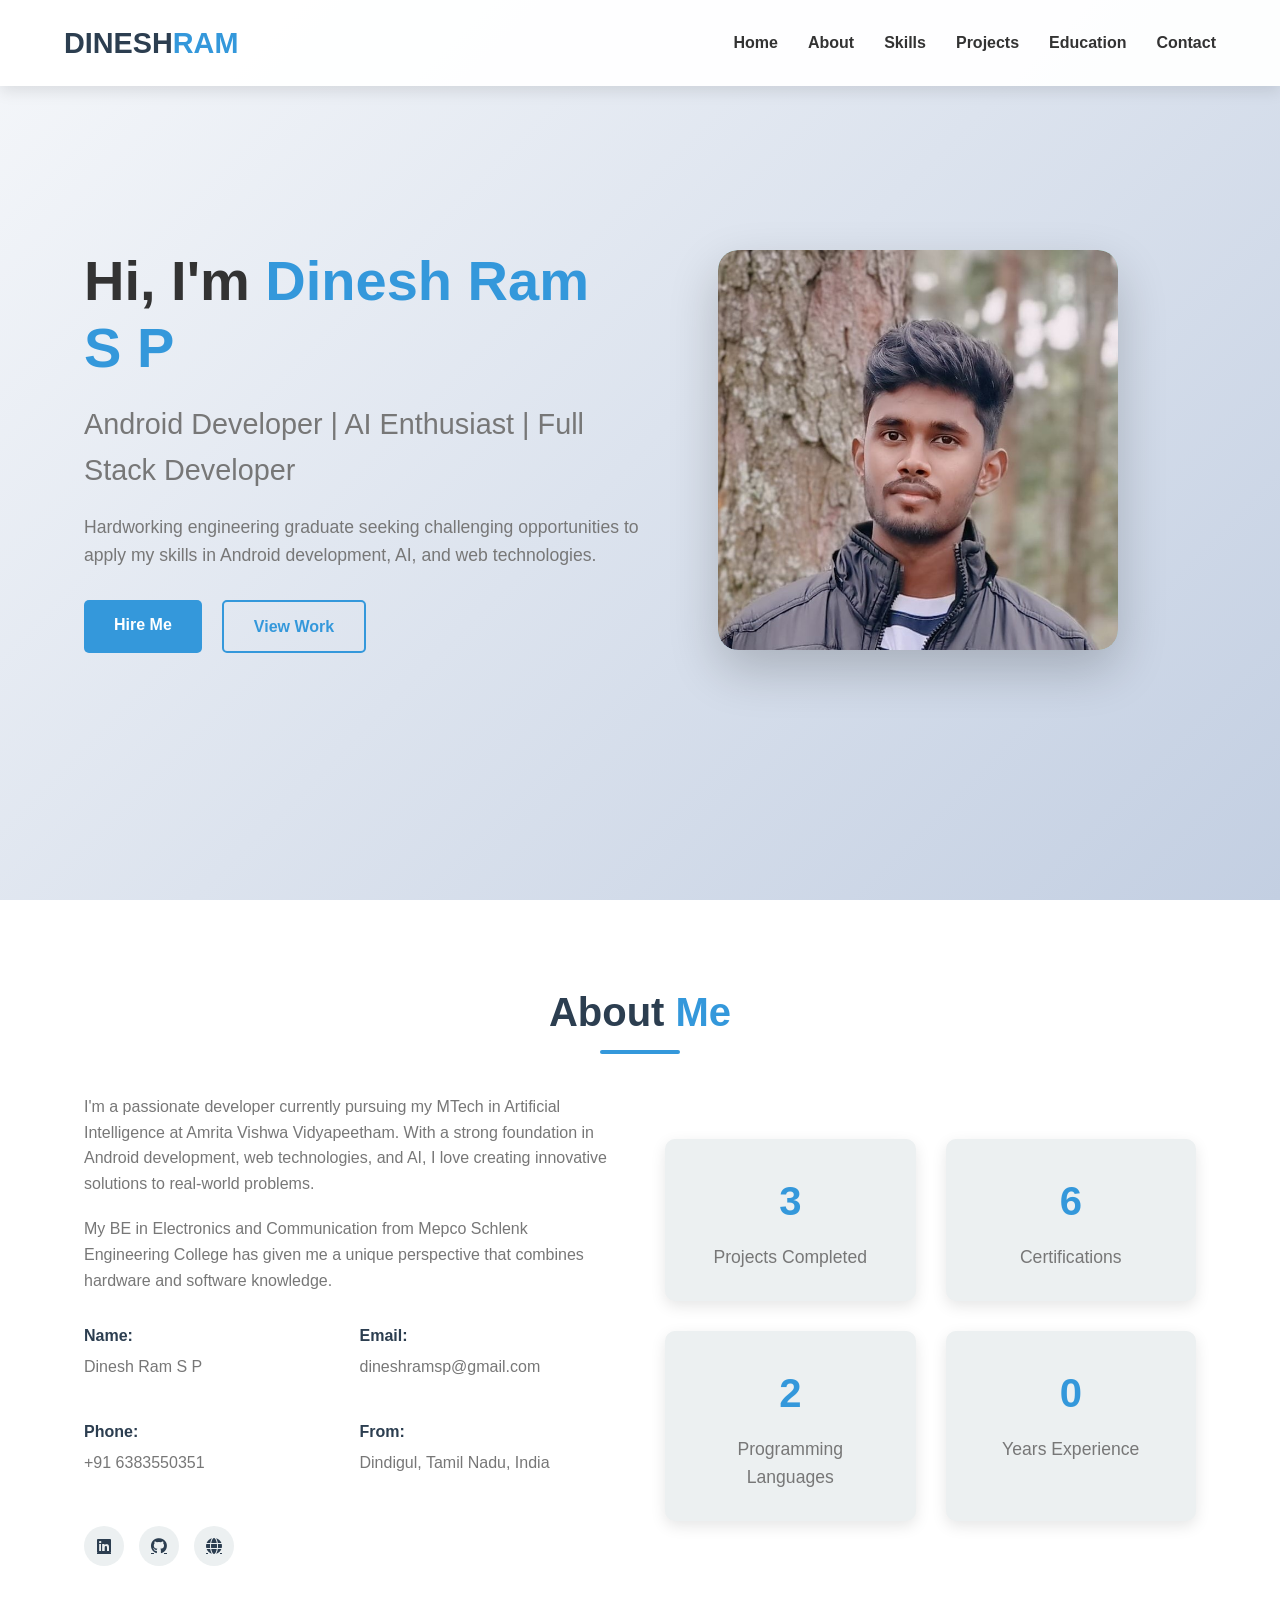
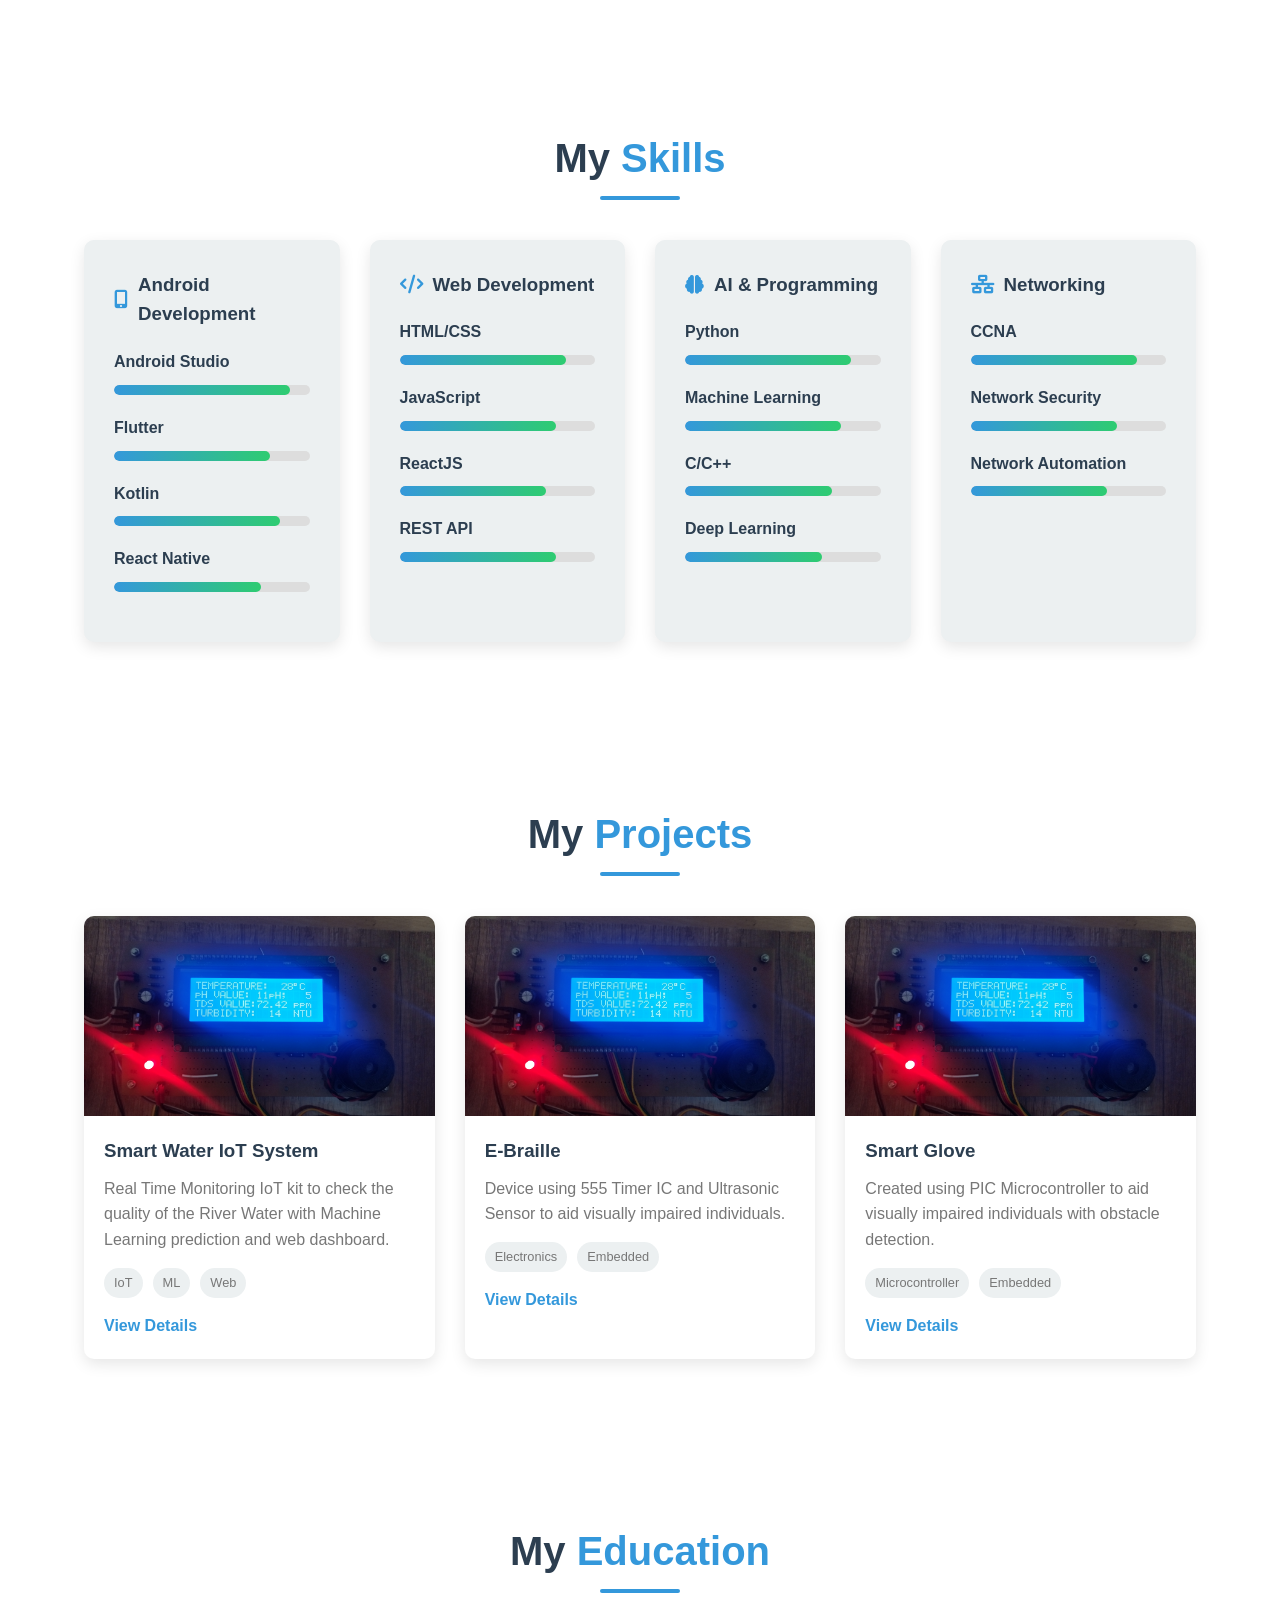
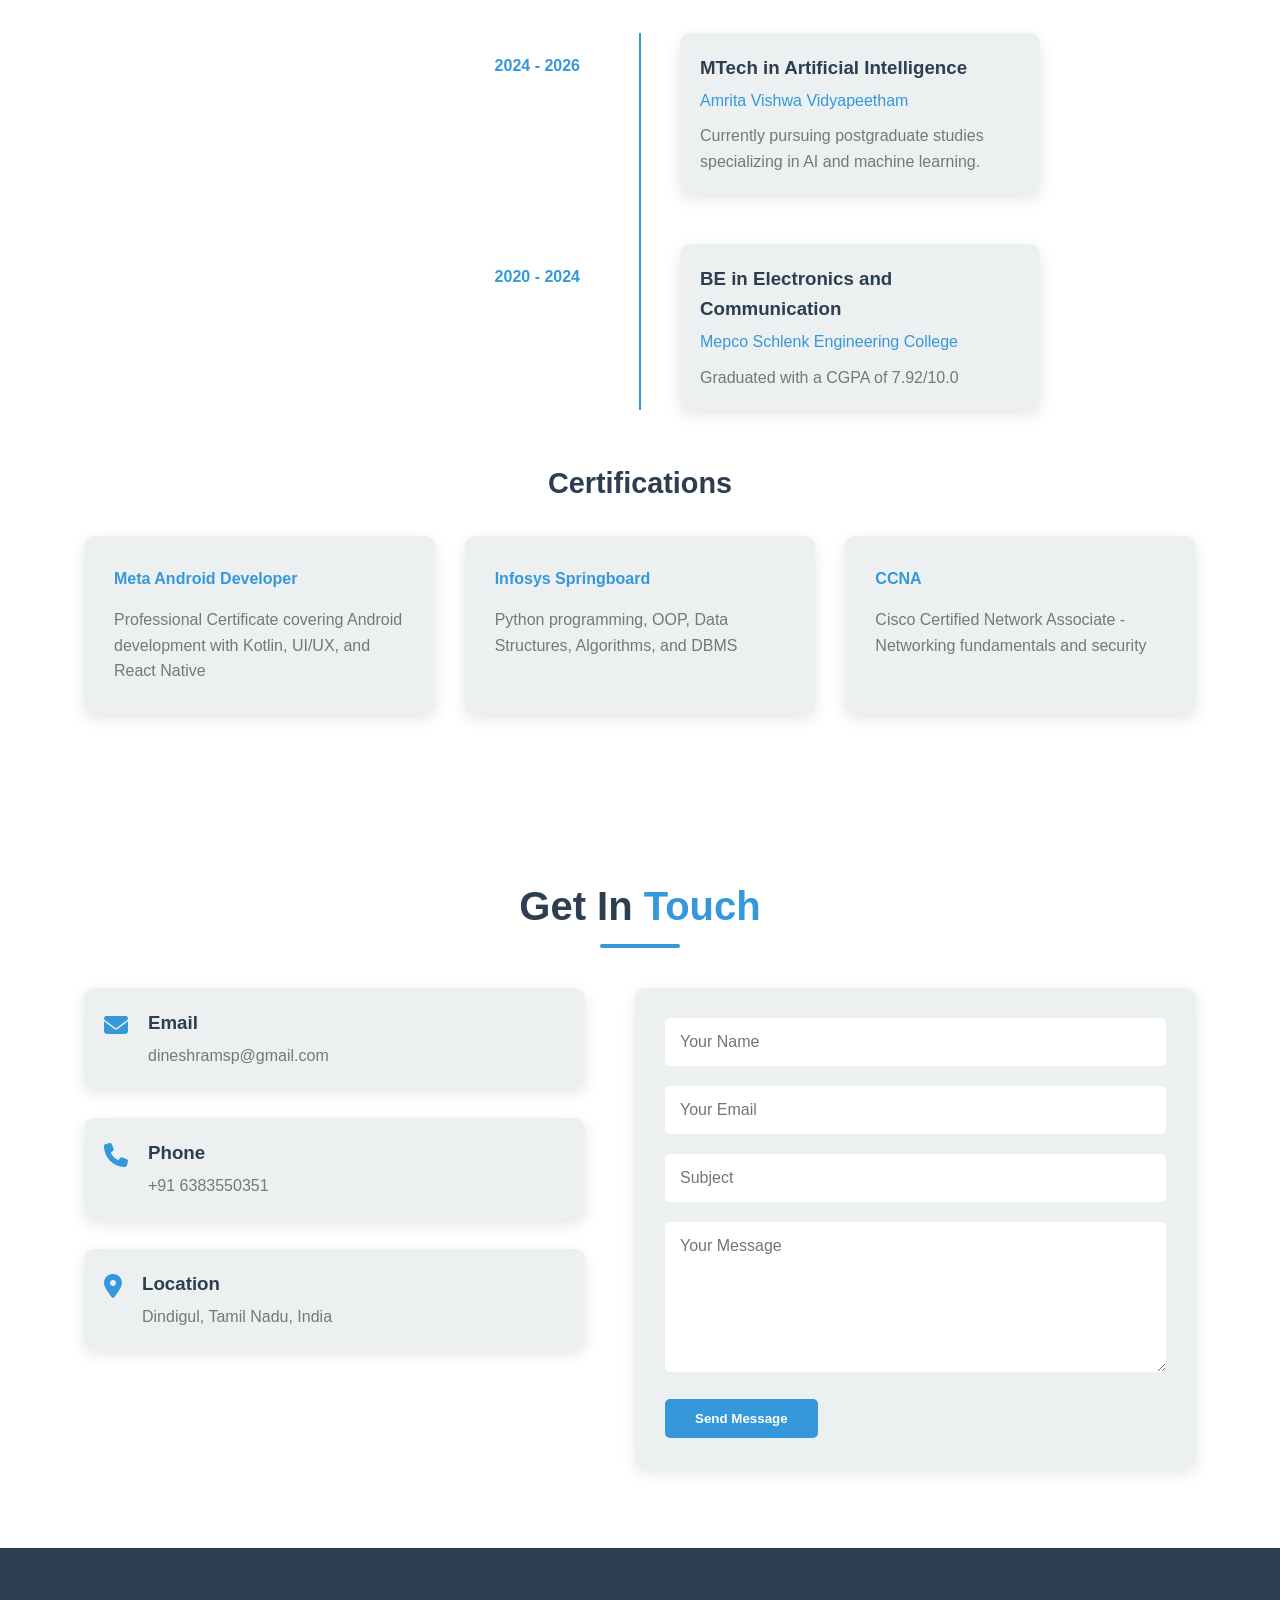
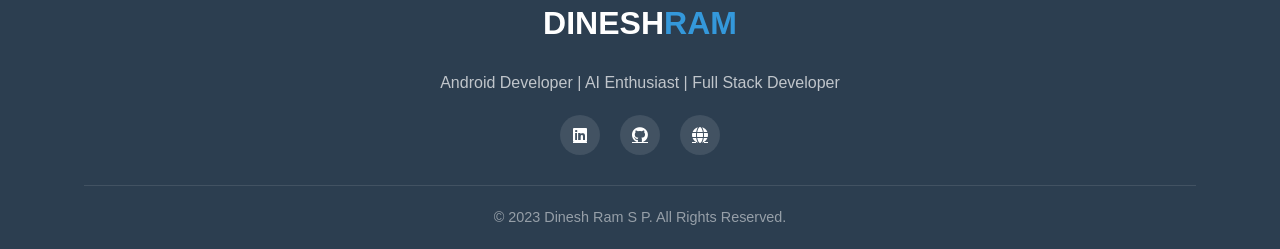
==== index.html @ d1a2e411 "Add files via upload" ====
<!DOCTYPE html>
<html lang="en">
  <head>
    <meta charset="UTF-8" />
    <meta name="viewport" content="width=device-width, initial-scale=1.0" />
    <title>Dinesh Ram S P | Portfolio</title>
    <link rel="icon" href="images/logo.png" type="image/png" />
    <link
      rel="stylesheet"
      href="https://cdnjs.cloudflare.com/ajax/libs/font-awesome/6.4.0/css/all.min.css"
    />
    <link rel="stylesheet" href="styles.css" />
  </head>
  <body>
    <!-- Header/Navbar -->
    <header>
      <div class="container">
        <div class="logo">DINESH<span>RAM</span></div>
        <nav class="nav-links">
          <a href="#home">Home</a>
          <a href="#about">About</a>
          <a href="#skills">Skills</a>
          <a href="#projects">Projects</a>
          <a href="#education">Education</a>
          <a href="#contact">Contact</a>
        </nav>
        <div class="menu-toggle">
          <i class="fas fa-bars"></i>
        </div>
      </div>
    </header>

    <!-- Hero Section -->
    <section id="home" class="hero">
      <div class="container">
        <div class="hero-content">
          <h1 class="animated-text">Hi, I'm <span>Dinesh Ram S P</span></h1>
          <h2 class="animated-subtext">
            Android Developer | AI Enthusiast | Full Stack Developer
          </h2>
          <p class="animated-paragraph">
            Hardworking engineering graduate seeking challenging opportunities
            to apply my skills in Android development, AI, and web technologies.
          </p>
          <div class="hero-buttons">
            <a href="#contact" class="btn btn-primary pulse">Hire Me</a>
            <a href="#projects" class="btn btn-secondary">View Work</a>
          </div>
        </div>
        <div class="hero-image">
          <div class="image-wrapper">
            <div class="glow"></div>
            <img
              src="images/profile.jpg"
              alt="Dinesh Ram S P"
              class="profile-img"
            />
          </div>
        </div>
      </div>
    </section>

    <!-- About Section -->
    <section id="about" class="about">
      <div class="container">
        <h2 class="section-title">About <span>Me</span></h2>
        <div class="about-content">
          <div class="about-text">
            <p>
              I'm a passionate developer currently pursuing my MTech in
              Artificial Intelligence at Amrita Vishwa Vidyapeetham. With a
              strong foundation in Android development, web technologies, and
              AI, I love creating innovative solutions to real-world problems.
            </p>
            <p>
              My BE in Electronics and Communication from Mepco Schlenk
              Engineering College has given me a unique perspective that
              combines hardware and software knowledge.
            </p>
            <div class="personal-info">
              <div>
                <span>Name:</span>
                <p>Dinesh Ram S P</p>
              </div>
              <div>
                <span>Email:</span>
                <p>dineshramsp@gmail.com</p>
              </div>
              <div>
                <span>Phone:</span>
                <p>+91 6383550351</p>
              </div>
              <div>
                <span>From:</span>
                <p>Dindigul, Tamil Nadu, India</p>
              </div>
            </div>
            <div class="social-links">
              <a href="https://www.linkedin.com/in/dineshramsp" target="_blank"
                ><i class="fab fa-linkedin"></i
              ></a>
              <a href="https://github.com/Dreamfyre23" target="_blank"
                ><i class="fab fa-github"></i
              ></a>
              <a
                href="https://dineshramsp.wixsite.com/portfolio"
                target="_blank"
                ><i class="fas fa-globe"></i
              ></a>
            </div>
          </div>
          <div class="about-stats">
            <div class="stat-item">
              <div class="stat-number" data-count="5">0</div>
              <div class="stat-text">Projects Completed</div>
            </div>
            <div class="stat-item">
              <div class="stat-number" data-count="10">0</div>
              <div class="stat-text">Certifications</div>
            </div>
            <div class="stat-item">
              <div class="stat-number" data-count="4">0</div>
              <div class="stat-text">Programming Languages</div>
            </div>
            <div class="stat-item">
              <div class="stat-number" data-count="0">0</div>
              <div class="stat-text">Years Experience</div>
            </div>
          </div>
        </div>
      </div>
    </section>

    <!-- Skills Section -->
    <section id="skills" class="skills">
      <div class="container">
        <h2 class="section-title">My <span>Skills</span></h2>
        <div class="skills-container">
          <div class="skills-category">
            <h3><i class="fas fa-mobile-alt"></i> Android Development</h3>
            <div class="skill-item">
              <div class="skill-name">Android Studio</div>
              <div class="skill-bar">
                <div class="skill-progress" data-width="90%"></div>
              </div>
            </div>
            <div class="skill-item">
              <div class="skill-name">Flutter</div>
              <div class="skill-bar">
                <div class="skill-progress" data-width="80%"></div>
              </div>
            </div>
            <div class="skill-item">
              <div class="skill-name">Kotlin</div>
              <div class="skill-bar">
                <div class="skill-progress" data-width="85%"></div>
              </div>
            </div>
            <div class="skill-item">
              <div class="skill-name">React Native</div>
              <div class="skill-bar">
                <div class="skill-progress" data-width="75%"></div>
              </div>
            </div>
          </div>

          <div class="skills-category">
            <h3><i class="fas fa-code"></i> Web Development</h3>
            <div class="skill-item">
              <div class="skill-name">HTML/CSS</div>
              <div class="skill-bar">
                <div class="skill-progress" data-width="85%"></div>
              </div>
            </div>
            <div class="skill-item">
              <div class="skill-name">JavaScript</div>
              <div class="skill-bar">
                <div class="skill-progress" data-width="80%"></div>
              </div>
            </div>
            <div class="skill-item">
              <div class="skill-name">ReactJS</div>
              <div class="skill-bar">
                <div class="skill-progress" data-width="75%"></div>
              </div>
            </div>
            <div class="skill-item">
              <div class="skill-name">REST API</div>
              <div class="skill-bar">
                <div class="skill-progress" data-width="80%"></div>
              </div>
            </div>
          </div>

          <div class="skills-category">
            <h3><i class="fas fa-brain"></i> AI & Programming</h3>
            <div class="skill-item">
              <div class="skill-name">Python</div>
              <div class="skill-bar">
                <div class="skill-progress" data-width="85%"></div>
              </div>
            </div>
            <div class="skill-item">
              <div class="skill-name">Machine Learning</div>
              <div class="skill-bar">
                <div class="skill-progress" data-width="80%"></div>
              </div>
            </div>
            <div class="skill-item">
              <div class="skill-name">C/C++</div>
              <div class="skill-bar">
                <div class="skill-progress" data-width="75%"></div>
              </div>
            </div>
            <div class="skill-item">
              <div class="skill-name">Deep Learning</div>
              <div class="skill-bar">
                <div class="skill-progress" data-width="70%"></div>
              </div>
            </div>
          </div>

          <div class="skills-category">
            <h3><i class="fas fa-network-wired"></i> Networking</h3>
            <div class="skill-item">
              <div class="skill-name">CCNA</div>
              <div class="skill-bar">
                <div class="skill-progress" data-width="85%"></div>
              </div>
            </div>
            <div class="skill-item">
              <div class="skill-name">Network Security</div>
              <div class="skill-bar">
                <div class="skill-progress" data-width="75%"></div>
              </div>
            </div>
            <div class="skill-item">
              <div class="skill-name">Network Automation</div>
              <div class="skill-bar">
                <div class="skill-progress" data-width="70%"></div>
              </div>
            </div>
          </div>
        </div>
      </div>
    </section>

    <!-- Projects Section -->
    <section id="projects" class="projects">
      <div class="container">
        <h2 class="section-title">My <span>Projects</span></h2>
        <div class="projects-grid">
          <div class="project-card">
            <div class="project-image">
              <img
                src="images/smart-water-iot-system.jpg"
                alt="Smart Water IoT System"
              />
            </div>
            <div class="project-content">
              <h3>Smart Water IoT System</h3>
              <p>
                Real Time Monitoring IoT kit to check the quality of the River
                Water with Machine Learning prediction and web dashboard.
              </p>
              <div class="project-tech">
                <span>IoT</span>
                <span>ML</span>
                <span>Web</span>
              </div>
              <a href="#" class="project-link">View Details</a>
            </div>
          </div>

          <div class="project-card">
            <div class="project-image">
              <img src="images/smart-water-iot-system.jpg" alt="E-Braille" />
            </div>
            <div class="project-content">
              <h3>E-Braille</h3>
              <p>
                Device using 555 Timer IC and Ultrasonic Sensor to aid visually
                impaired individuals.
              </p>
              <div class="project-tech">
                <span>Electronics</span>
                <span>Embedded</span>
              </div>
              <a href="#" class="project-link">View Details</a>
            </div>
          </div>

          <div class="project-card">
            <div class="project-image">
              <img src="images/smart-water-iot-system.jpg" alt="Smart Glove" />
            </div>
            <div class="project-content">
              <h3>Smart Glove</h3>
              <p>
                Created using PIC Microcontroller to aid visually impaired
                individuals with obstacle detection.
              </p>
              <div class="project-tech">
                <span>Microcontroller</span>
                <span>Embedded</span>
              </div>
              <a href="#" class="project-link">View Details</a>
            </div>
          </div>
        </div>
      </div>
    </section>

    <!-- Education Section -->
    <section id="education" class="education">
      <div class="container">
        <h2 class="section-title">My <span>Education</span></h2>
        <div class="timeline">
          <div class="timeline-item">
            <div class="timeline-date">2024 - 2026</div>
            <div class="timeline-content">
              <h3>MTech in Artificial Intelligence</h3>
              <h4>Amrita Vishwa Vidyapeetham</h4>
              <p>
                Currently pursuing postgraduate studies specializing in AI and
                machine learning.
              </p>
            </div>
          </div>
          <div class="timeline-item">
            <div class="timeline-date">2020 - 2024</div>
            <div class="timeline-content">
              <h3>BE in Electronics and Communication</h3>
              <h4>Mepco Schlenk Engineering College</h4>
              <p>Graduated with a CGPA of 7.92/10.0</p>
            </div>
          </div>
        </div>

        <h3 class="certifications-title">Certifications</h3>
        <div class="certifications">
          <div class="certification-card">
            <h4>Meta Android Developer</h4>
            <p>
              Professional Certificate covering Android development with Kotlin,
              UI/UX, and React Native
            </p>
          </div>
          <div class="certification-card">
            <h4>Infosys Springboard</h4>
            <p>
              Python programming, OOP, Data Structures, Algorithms, and DBMS
            </p>
          </div>
          <div class="certification-card">
            <h4>CCNA</h4>
            <p>
              Cisco Certified Network Associate - Networking fundamentals and
              security
            </p>
          </div>
        </div>
      </div>
    </section>

    <!-- Contact Section -->
    <section id="contact" class="contact">
      <div class="container">
        <h2 class="section-title">Get In <span>Touch</span></h2>
        <div class="contact-content">
          <div class="contact-info">
            <div class="contact-item">
              <i class="fas fa-envelope"></i>
              <div>
                <h3>Email</h3>
                <p>dineshramsp@gmail.com</p>
              </div>
            </div>
            <div class="contact-item">
              <i class="fas fa-phone"></i>
              <div>
                <h3>Phone</h3>
                <p>+91 6383550351</p>
              </div>
            </div>
            <div class="contact-item">
              <i class="fas fa-map-marker-alt"></i>
              <div>
                <h3>Location</h3>
                <p>Dindigul, Tamil Nadu, India</p>
              </div>
            </div>
          </div>
          <form class="contact-form">
            <div class="form-group">
              <input type="text" placeholder="Your Name" required />
            </div>
            <div class="form-group">
              <input type="email" placeholder="Your Email" required />
            </div>
            <div class="form-group">
              <input type="text" placeholder="Subject" />
            </div>
            <div class="form-group">
              <textarea placeholder="Your Message" required></textarea>
            </div>
            <button type="submit" class="btn btn-primary">Send Message</button>
          </form>
        </div>
      </div>
    </section>

    <!-- Footer -->
    <footer>
      <div class="container">
        <div class="footer-content">
          <div class="footer-logo">DINESH<span>RAM</span></div>
          <p>Android Developer | AI Enthusiast | Full Stack Developer</p>
          <div class="footer-social">
            <a href="https://www.linkedin.com/in/dineshramsp" target="_blank"
              ><i class="fab fa-linkedin"></i
            ></a>
            <a href="https://github.com/Dreamfyre23" target="_blank"
              ><i class="fab fa-github"></i
            ></a>
            <a href="https://dineshramsp.wixsite.com/portfolio" target="_blank"
              ><i class="fas fa-globe"></i
            ></a>
          </div>
        </div>
        <div class="footer-bottom">
          <p>&copy; 2023 Dinesh Ram S P. All Rights Reserved.</p>
        </div>
      </div>
    </footer>

    <script src="script.js"></script>
  </body>
</html>
---- styles.css ----
/* Global Styles */
:root {
  --primary-color: #3498db;
  --secondary-color: #2ecc71;
  --dark-color: #2c3e50;
  --light-color: #ecf0f1;
  --accent-color: #e74c3c;
  --text-color: #333;
  --text-light: #777;
  --white: #fff;
  --black: #000;
  --box-shadow: 0 5px 15px rgba(0, 0, 0, 0.1);
  --transition: all 0.3s ease;
}

* {
  margin: 0;
  padding: 0;
  box-sizing: border-box;
}

html {
  scroll-behavior: smooth;
}

body {
  font-family: "Segoe UI", Tahoma, Geneva, Verdana, sans-serif;
  line-height: 1.6;
  color: var(--text-color);
  background-color: var(--white);
  overflow-x: hidden;
}

.container {
  width: 90%;
  max-width: 1200px;
  margin: 0 auto;
  padding: 0 20px;
}

section {
  padding: 80px 0;
}

.section-title {
  text-align: center;
  margin-bottom: 50px;
  font-size: 2.5rem;
  position: relative;
  color: var(--dark-color);
}

.section-title span {
  color: var(--primary-color);
}

.section-title::after {
  content: "";
  position: absolute;
  bottom: -10px;
  left: 50%;
  transform: translateX(-50%);
  width: 80px;
  height: 4px;
  background: var(--primary-color);
  border-radius: 2px;
}

.btn {
  display: inline-block;
  padding: 12px 30px;
  background: var(--primary-color);
  color: var(--white);
  border: none;
  border-radius: 5px;
  cursor: pointer;
  text-decoration: none;
  font-weight: 600;
  transition: var(--transition);
  text-align: center;
}

.btn:hover {
  background: #2980b9;
  transform: translateY(-3px);
  box-shadow: 0 10px 20px rgba(0, 0, 0, 0.1);
}

.btn-primary {
  background: var(--primary-color);
}

.btn-secondary {
  background: transparent;
  border: 2px solid var(--primary-color);
  color: var(--primary-color);
}

.btn-secondary:hover {
  background: var(--primary-color);
  color: var(--white);
}

.pulse {
  animation: pulse 2s infinite;
}

@keyframes pulse {
  0% {
    box-shadow: 0 0 0 0 rgba(52, 152, 219, 0.7);
  }
  70% {
    box-shadow: 0 0 0 10px rgba(52, 152, 219, 0);
  }
  100% {
    box-shadow: 0 0 0 0 rgba(52, 152, 219, 0);
  }
}

/* Header Styles */
header {
  position: fixed;
  top: 0;
  left: 0;
  width: 100%;
  z-index: 1000;
  background: rgba(255, 255, 255, 0.95);
  box-shadow: var(--box-shadow);
  transition: var(--transition);
}

header.scrolled {
  background: rgba(255, 255, 255, 0.98);
  box-shadow: 0 5px 20px rgba(0, 0, 0, 0.1);
  padding: 10px 0;
}

header .container {
  display: flex;
  justify-content: space-between;
  align-items: center;
  padding: 20px 0;
}

.logo {
  font-size: 1.8rem;
  font-weight: 700;
  color: var(--dark-color);
}

.logo span {
  color: var(--primary-color);
}

.nav-links {
  display: flex;
  gap: 30px;
}

.nav-links a {
  color: var(--text-color);
  text-decoration: none;
  font-weight: 600;
  transition: var(--transition);
  position: relative;
}

.nav-links a:hover {
  color: var(--primary-color);
}

.nav-links a::after {
  content: "";
  position: absolute;
  bottom: -5px;
  left: 0;
  width: 0;
  height: 2px;
  background: var(--primary-color);
  transition: var(--transition);
}

.nav-links a:hover::after {
  width: 100%;
}

.menu-toggle {
  display: none;
  cursor: pointer;
  font-size: 1.5rem;
  color: var(--dark-color);
}

/* Hero Section */
.hero {
  height: 100vh;
  display: flex;
  align-items: center;
  background: linear-gradient(135deg, #f5f7fa 0%, #c3cfe2 100%);
  padding-top: 80px;
}

.hero .container {
  display: flex;
  align-items: center;
  justify-content: space-between;
}

.hero-content {
  flex: 1;
  max-width: 600px;
}

.hero-image {
  flex: 1;
  display: flex;
  justify-content: center;
  position: relative;
}

.image-wrapper {
  position: relative;
  width: 400px;
  height: 400px;
  border-radius: 20px;
  overflow: hidden;
  box-shadow: 0 20px 50px rgba(0, 0, 0, 0.2);
}

.profile-img {
  width: 100%;
  height: 100%;
  object-fit: cover;
  position: relative;
  z-index: 2;
  border-radius: 20px;
}

.glow {
  position: absolute;
  width: 100%;
  height: 100%;
  background: linear-gradient(
    45deg,
    var(--primary-color),
    var(--secondary-color)
  );
  border-radius: 20px;
  z-index: 1;
  animation: rotate 10s linear infinite;
  filter: blur(20px);
  opacity: 0.7;
}

@keyframes rotate {
  0% {
    transform: rotate(0deg);
  }
  100% {
    transform: rotate(360deg);
  }
}

.hero h1 {
  font-size: 3.5rem;
  margin-bottom: 20px;
  line-height: 1.2;
}

.hero h1 span {
  color: var(--primary-color);
  position: relative;
}

.hero h1 span::after {
  content: "";
  position: absolute;
  bottom: 0;
  left: 0;
  width: 100%;
  height: 5px;
  background: var(--primary-color);
  z-index: -1;
  opacity: 0.3;
}

.hero h2 {
  font-size: 1.8rem;
  margin-bottom: 20px;
  color: var(--text-light);
  font-weight: 400;
}

.hero p {
  margin-bottom: 30px;
  font-size: 1.1rem;
  color: var(--text-light);
}

.hero-buttons {
  display: flex;
  gap: 20px;
}

/* About Section */
.about-content {
  display: flex;
  gap: 50px;
  align-items: center;
}

.about-text {
  flex: 1;
}

.about-text p {
  margin-bottom: 20px;
  color: var(--text-light);
}

.personal-info {
  display: grid;
  grid-template-columns: repeat(2, 1fr);
  gap: 20px;
  margin: 30px 0;
}

.personal-info div span {
  font-weight: 600;
  color: var(--dark-color);
}

.personal-info div p {
  margin-top: 5px;
  color: var(--text-light);
}

.social-links {
  display: flex;
  gap: 15px;
  margin-top: 20px;
}

.social-links a {
  display: flex;
  align-items: center;
  justify-content: center;
  width: 40px;
  height: 40px;
  background: var(--light-color);
  border-radius: 50%;
  color: var(--dark-color);
  transition: var(--transition);
}

.social-links a:hover {
  background: var(--primary-color);
  color: var(--white);
  transform: translateY(-5px);
}

.about-stats {
  flex: 1;
  display: grid;
  grid-template-columns: repeat(2, 1fr);
  gap: 30px;
}

.stat-item {
  background: var(--light-color);
  padding: 30px;
  border-radius: 10px;
  text-align: center;
  transition: var(--transition);
  box-shadow: var(--box-shadow);
}

.stat-item:hover {
  transform: translateY(-10px);
  box-shadow: 0 15px 30px rgba(0, 0, 0, 0.1);
}

.stat-number {
  font-size: 2.5rem;
  font-weight: 700;
  color: var(--primary-color);
  margin-bottom: 10px;
}

.stat-text {
  font-size: 1.1rem;
  color: var(--text-light);
}

/* Skills Section */
.skills-container {
  display: grid;
  grid-template-columns: repeat(auto-fit, minmax(250px, 1fr));
  gap: 30px;
}

.skills-category {
  background: var(--light-color);
  padding: 30px;
  border-radius: 10px;
  box-shadow: var(--box-shadow);
  transition: var(--transition);
}

.skills-category:hover {
  transform: translateY(-10px);
  box-shadow: 0 15px 30px rgba(0, 0, 0, 0.1);
}

.skills-category h3 {
  margin-bottom: 20px;
  color: var(--dark-color);
  display: flex;
  align-items: center;
  gap: 10px;
}

.skills-category h3 i {
  color: var(--primary-color);
}

.skill-item {
  margin-bottom: 20px;
}

.skill-name {
  margin-bottom: 10px;
  font-weight: 600;
  color: var(--dark-color);
}

.skill-bar {
  height: 10px;
  background: #ddd;
  border-radius: 5px;
  overflow: hidden;
}

.skill-progress {
  height: 100%;
  background: linear-gradient(
    90deg,
    var(--primary-color),
    var(--secondary-color)
  );
  border-radius: 5px;
  width: 0;
  transition: width 1.5s ease;
}

/* Projects Section */
.projects-grid {
  display: grid;
  grid-template-columns: repeat(auto-fit, minmax(300px, 1fr));
  gap: 30px;
}

.project-card {
  background: var(--white);
  border-radius: 10px;
  overflow: hidden;
  box-shadow: var(--box-shadow);
  transition: var(--transition);
  position: relative;
}

.project-card:hover {
  transform: translateY(-10px);
  box-shadow: 0 15px 30px rgba(0, 0, 0, 0.1);
}

.project-image {
  height: 200px;
  overflow: hidden;
}

.project-image img {
  width: 100%;
  height: 100%;
  object-fit: cover;
  transition: var(--transition);
}

.project-card:hover .project-image img {
  transform: scale(1.1);
}

.project-content {
  padding: 20px;
}

.project-content h3 {
  margin-bottom: 10px;
  color: var(--dark-color);
}

.project-content p {
  color: var(--text-light);
  margin-bottom: 15px;
}

.project-tech {
  display: flex;
  flex-wrap: wrap;
  gap: 10px;
  margin-bottom: 15px;
}

.project-tech span {
  background: var(--light-color);
  padding: 5px 10px;
  border-radius: 20px;
  font-size: 0.8rem;
  color: var(--text-light);
}

.project-link {
  display: inline-block;
  color: var(--primary-color);
  font-weight: 600;
  text-decoration: none;
  transition: var(--transition);
}

.project-link:hover {
  color: var(--dark-color);
}

/* Education Section */
.timeline {
  position: relative;
  max-width: 800px;
  margin: 0 auto 50px;
}

.timeline::before {
  content: "";
  position: absolute;
  top: 0;
  left: 50%;
  transform: translateX(-50%);
  width: 2px;
  height: 100%;
  background: var(--primary-color);
}

.timeline-item {
  position: relative;
  margin-bottom: 50px;
  display: flex;
  justify-content: space-between;
}

.timeline-date {
  width: 45%;
  padding: 20px;
  text-align: right;
  font-weight: 600;
  color: var(--primary-color);
}

.timeline-content {
  width: 45%;
  padding: 20px;
  background: var(--light-color);
  border-radius: 10px;
  box-shadow: var(--box-shadow);
}

.timeline-content h3 {
  margin-bottom: 5px;
  color: var(--dark-color);
}

.timeline-content h4 {
  margin-bottom: 10px;
  color: var(--primary-color);
  font-weight: 500;
}

.timeline-content p {
  color: var(--text-light);
}

.certifications-title {
  text-align: center;
  margin-bottom: 30px;
  font-size: 1.8rem;
  color: var(--dark-color);
}

.certifications {
  display: grid;
  grid-template-columns: repeat(auto-fit, minmax(300px, 1fr));
  gap: 30px;
}

.certification-card {
  background: var(--light-color);
  padding: 30px;
  border-radius: 10px;
  box-shadow: var(--box-shadow);
  transition: var(--transition);
}

.certification-card:hover {
  transform: translateY(-10px);
  box-shadow: 0 15px 30px rgba(0, 0, 0, 0.1);
}

.certification-card h4 {
  margin-bottom: 15px;
  color: var(--primary-color);
}

.certification-card p {
  color: var(--text-light);
}

/* Contact Section */
.contact-content {
  display: flex;
  gap: 50px;
}

.contact-info {
  flex: 1;
}

.contact-item {
  display: flex;
  align-items: flex-start;
  gap: 20px;
  margin-bottom: 30px;
  background: var(--light-color);
  padding: 20px;
  border-radius: 10px;
  box-shadow: var(--box-shadow);
  transition: var(--transition);
}

.contact-item:hover {
  transform: translateY(-5px);
  box-shadow: 0 10px 25px rgba(0, 0, 0, 0.1);
}

.contact-item i {
  font-size: 1.5rem;
  color: var(--primary-color);
  margin-top: 5px;
}

.contact-item h3 {
  margin-bottom: 5px;
  color: var(--dark-color);
}

.contact-item p {
  color: var(--text-light);
}

.contact-form {
  flex: 1;
  background: var(--light-color);
  padding: 30px;
  border-radius: 10px;
  box-shadow: var(--box-shadow);
}

.form-group {
  margin-bottom: 20px;
}

.form-group input,
.form-group textarea {
  width: 100%;
  padding: 15px;
  border: none;
  border-radius: 5px;
  background: var(--white);
  font-family: inherit;
  font-size: 1rem;
  transition: var(--transition);
}

.form-group input:focus,
.form-group textarea:focus {
  outline: none;
  box-shadow: 0 0 0 2px var(--primary-color);
}

.form-group textarea {
  min-height: 150px;
  resize: vertical;
}

/* Footer */
footer {
  background: var(--dark-color);
  color: var(--white);
  padding: 50px 0 0;
}

.footer-content {
  text-align: center;
  margin-bottom: 30px;
}

.footer-logo {
  font-size: 2rem;
  font-weight: 700;
  margin-bottom: 20px;
}

.footer-logo span {
  color: var(--primary-color);
}

.footer-content p {
  margin-bottom: 20px;
  color: rgba(255, 255, 255, 0.7);
}

.footer-social {
  display: flex;
  justify-content: center;
  gap: 20px;
  margin-bottom: 30px;
}

.footer-social a {
  display: flex;
  align-items: center;
  justify-content: center;
  width: 40px;
  height: 40px;
  background: rgba(255, 255, 255, 0.1);
  border-radius: 50%;
  color: var(--white);
  transition: var(--transition);
}

.footer-social a:hover {
  background: var(--primary-color);
  transform: translateY(-5px);
}

.footer-bottom {
  text-align: center;
  padding: 20px 0;
  border-top: 1px solid rgba(255, 255, 255, 0.1);
  color: rgba(255, 255, 255, 0.5);
  font-size: 0.9rem;
}

/* Animations */
.animated-text {
  animation: fadeInUp 1s ease;
}

.animated-subtext {
  animation: fadeInUp 1s ease 0.3s forwards;
  opacity: 0;
}

.animated-paragraph {
  animation: fadeInUp 1s ease 0.6s forwards;
  opacity: 0;
}

@keyframes fadeInUp {
  from {
    opacity: 0;
    transform: translateY(20px);
  }
  to {
    opacity: 1;
    transform: translateY(0);
  }
}

/* Responsive Styles */
@media (max-width: 992px) {
  .hero .container {
    flex-direction: column;
    text-align: center;
  }

  .hero-content {
    margin-bottom: 50px;
  }

  .hero-buttons {
    justify-content: center;
  }

  .about-content {
    flex-direction: column;
  }

  .contact-content {
    flex-direction: column;
  }

  .timeline::before {
    left: 30px;
  }

  .timeline-item {
    flex-direction: column;
  }

  .timeline-date,
  .timeline-content {
    width: 100%;
    text-align: left;
  }

  .timeline-date {
    padding-left: 70px;
  }

  .timeline-content {
    margin-left: 50px;
  }
}

@media (max-width: 768px) {
  .menu-toggle {
    display: block;
  }

  .nav-links {
    position: fixed;
    top: 80px;
    left: -100%;
    width: 100%;
    height: calc(100vh - 80px);
    background: var(--white);
    flex-direction: column;
    align-items: center;
    justify-content: center;
    gap: 30px;
    transition: var(--transition);
  }

  .nav-links.active {
    left: 0;
  }

  .hero h1 {
    font-size: 2.5rem;
  }

  .hero h2 {
    font-size: 1.5rem;
  }

  .section-title {
    font-size: 2rem;
  }

  .personal-info {
    grid-template-columns: 1fr;
  }

  .about-stats {
    grid-template-columns: 1fr;
  }

  .image-wrapper {
    width: 300px;
    height: 300px;
  }
}

@media (max-width: 576px) {
  .hero h1 {
    font-size: 2rem;
  }

  .hero h2 {
    font-size: 1.2rem;
  }

  .hero-buttons {
    flex-direction: column;
    gap: 15px;
  }

  .btn {
    width: 100%;
  }

  .section-title {
    font-size: 1.8rem;
  }

  .project-card,
  .certification-card {
    width: 100%;
  }
}
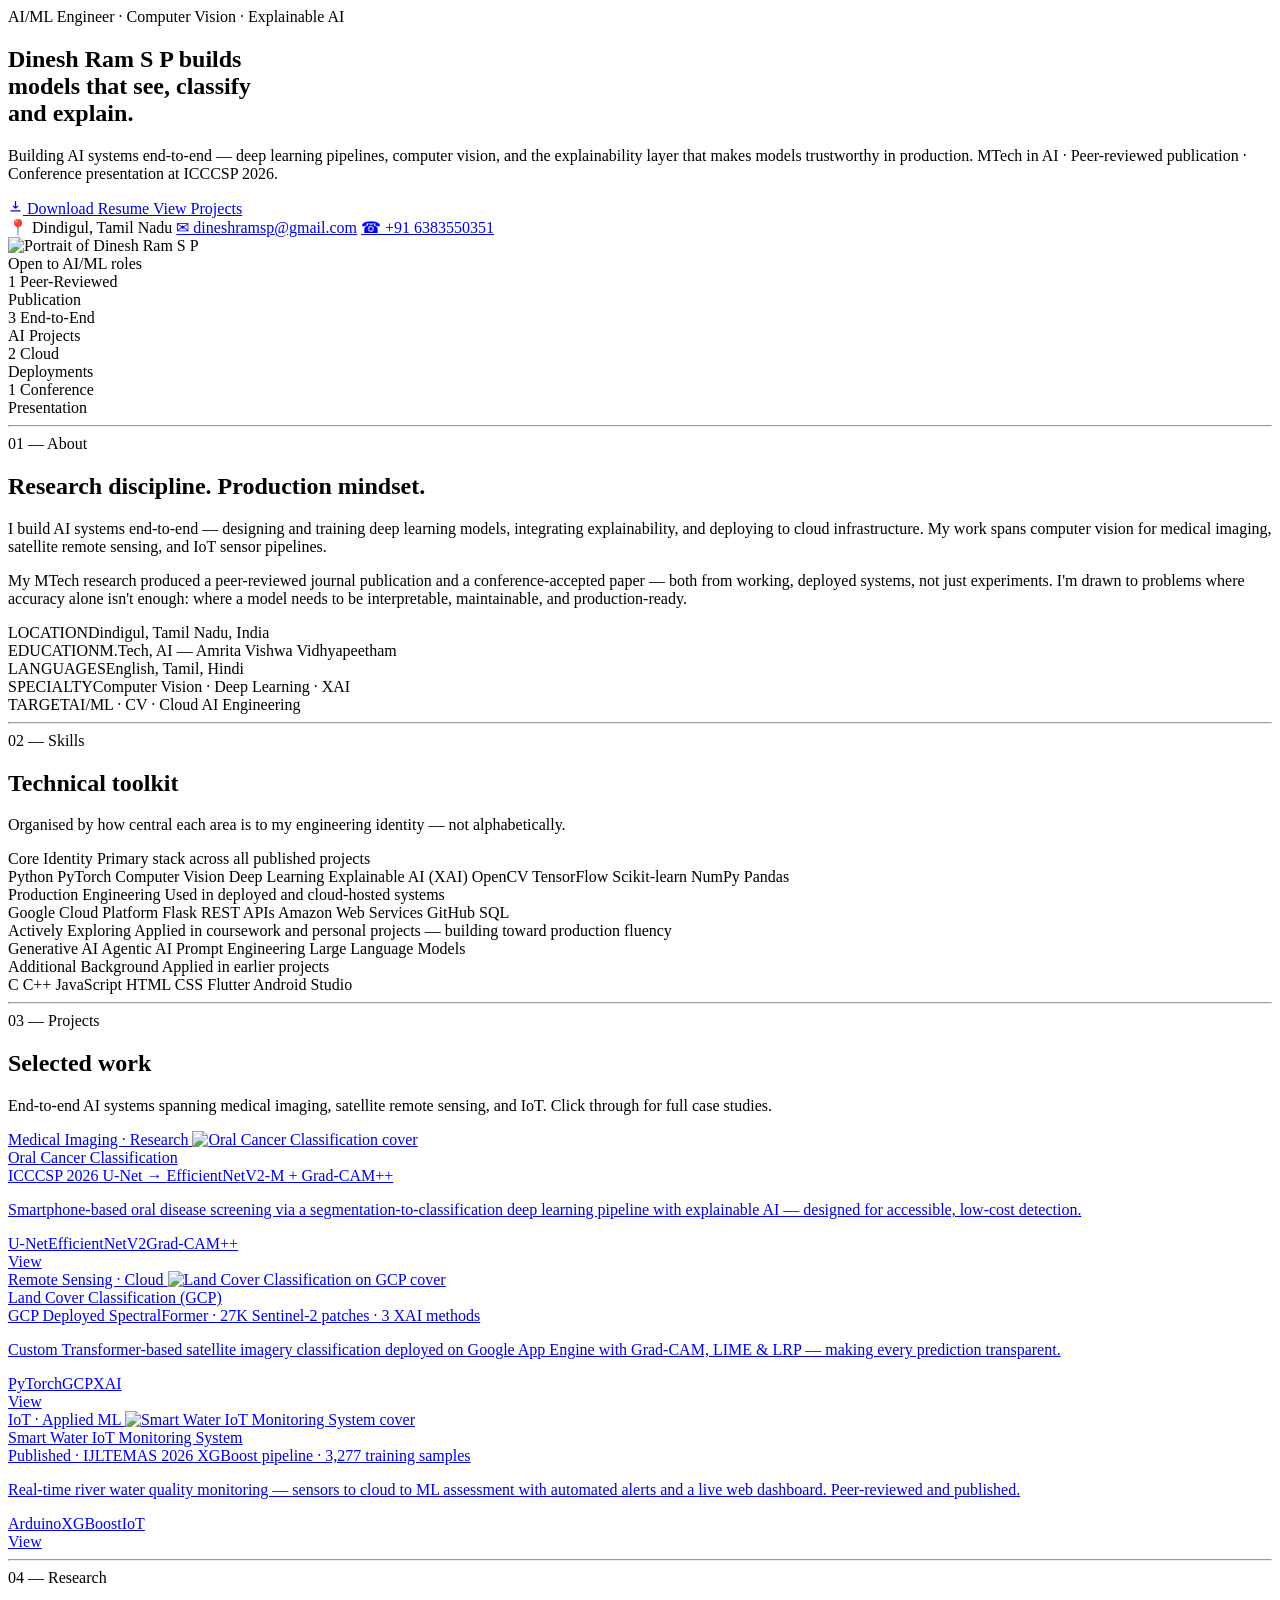
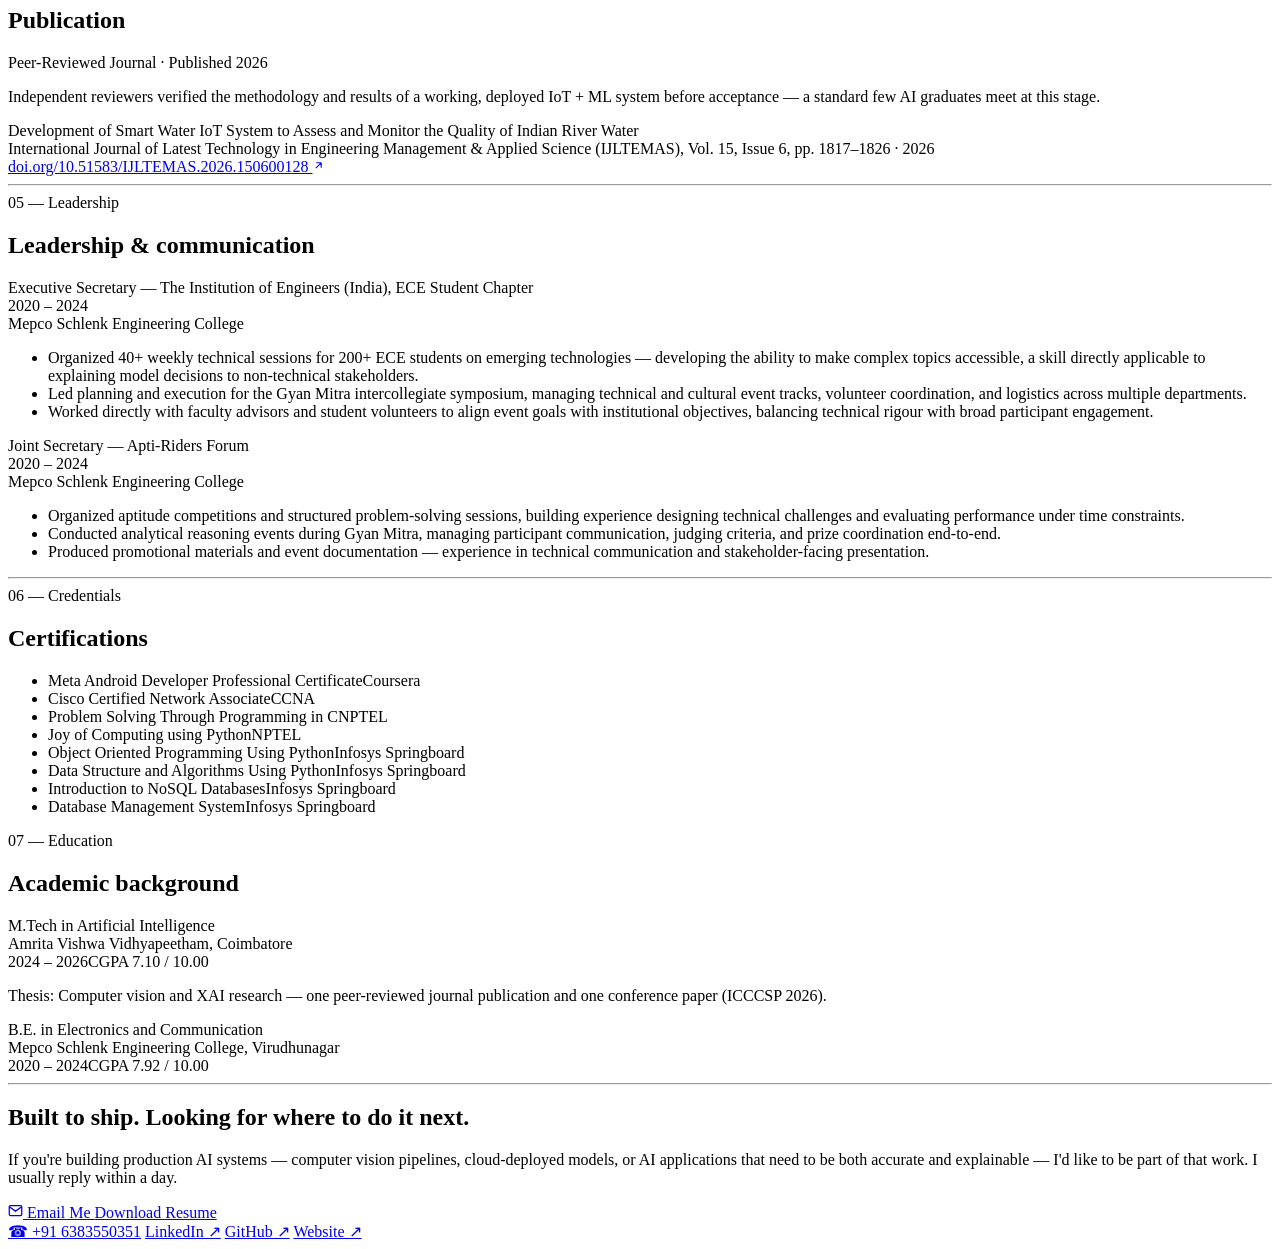
==== commit f50cde03: "Update print statement from 'Hello' to 'Goodbye'" ====
--- a/index.html
+++ b/index.html
@@ -1,439 +1,483 @@
-<!DOCTYPE html>
+<!doctype html>
 <html lang="en">
   <head>
     <meta charset="UTF-8" />
     <meta name="viewport" content="width=device-width, initial-scale=1.0" />
-    <title>Dinesh Ram S P | Portfolio</title>
-    <link rel="icon" href="images/logo.png" type="image/png" />
-    <link
-      rel="stylesheet"
-      href="https://cdnjs.cloudflare.com/ajax/libs/font-awesome/6.4.0/css/all.min.css"
+    <title>Dinesh Ram S P — AI/ML Engineer · Computer Vision · Explainable AI</title>
+    <meta
+      name="description"
+      content="Dinesh Ram S P — AI/ML Engineer building end-to-end computer vision systems, deep learning pipelines, and cloud-deployed AI applications. Published researcher. Open to AI/ML roles."
     />
-    <link rel="stylesheet" href="styles.css" />
+    <link rel="canonical" href="https://dreamfyre23.github.io/" />
+    <meta name="theme-color" content="#070B0F" media="(prefers-color-scheme: dark)" />
+    <meta name="theme-color" content="#F5FAF9" media="(prefers-color-scheme: light)" />
+    <meta property="og:type" content="website" />
+    <meta property="og:url" content="https://dreamfyre23.github.io/" />
+    <meta property="og:title" content="Dinesh Ram S P — AI/ML Engineer" />
+    <meta property="og:description" content="End-to-end AI systems — computer vision, deep learning, explainable AI, and cloud deployment. Published researcher. Open to AI/ML engineering roles." />
+    <link rel="icon" href="data:image/svg+xml,<svg xmlns='http://www.w3.org/2000/svg' viewBox='0 0 32 32'><circle cx='16' cy='16' r='11' fill='%2300E6C3'/></svg>" />
+    <link rel="preconnect" href="https://fonts.googleapis.com" />
+    <link rel="preconnect" href="https://fonts.gstatic.com" crossorigin />
+    <link href="https://fonts.googleapis.com/css2?family=Space+Grotesk:wght@400;500;600;700&family=Inter:wght@400;500;600&family=JetBrains+Mono:wght@400;500&display=swap" rel="stylesheet" />
+    <link rel="stylesheet" href="./assets/css/style.css" />
+    <script type="application/ld+json">
+    {"@context":"https://schema.org","@type":"Person","name":"Dinesh Ram S P","jobTitle":"AI/ML Engineer","url":"https://dreamfyre23.github.io/","sameAs":["https://www.linkedin.com/in/dineshramsp","https://github.com/Dreamfyre23"],"knowsAbout":["Computer Vision","Deep Learning","Explainable AI","Python","PyTorch","Google Cloud Platform"]}
+    </script>
   </head>
   <body>
-    <!-- Header/Navbar -->
-    <header>
-      <div class="container">
-        <div class="logo">DINESH<span>RAM</span></div>
-        <nav class="nav-links">
-          <a href="#home">Home</a>
-          <a href="#about">About</a>
-          <a href="#skills">Skills</a>
-          <a href="#projects">Projects</a>
-          <a href="#education">Education</a>
-          <a href="#contact">Contact</a>
-        </nav>
-        <div class="menu-toggle">
-          <i class="fas fa-bars"></i>
+    <div class="ambient-bg" aria-hidden="true">
+      <div class="aurora aurora-a"></div>
+      <div class="aurora aurora-b"></div>
+      <div class="aurora aurora-c"></div>
+    </div>
+    <div id="navMount"></div>
+    <main id="top">
+
+      <!-- HERO -->
+      <section class="hero">
+        <div class="ambient-bg" aria-hidden="true" style="position: absolute">
+          <svg width="900" height="900" viewBox="0 0 900 900" fill="none" style="position:absolute;top:50%;left:60%;transform:translate(-50%,-50%);opacity:0.55;">
+            <g class="neural-pulse-line">
+              <line x1="120" y1="180" x2="340" y2="120" /><line x1="120" y1="180" x2="340" y2="300" />
+              <line x1="120" y1="420" x2="340" y2="300" /><line x1="120" y1="420" x2="340" y2="480" />
+              <line x1="340" y1="120" x2="560" y2="220" /><line x1="340" y1="300" x2="560" y2="220" />
+              <line x1="340" y1="300" x2="560" y2="420" /><line x1="340" y1="480" x2="560" y2="420" />
+              <line x1="340" y1="480" x2="560" y2="600" /><line x1="560" y1="220" x2="780" y2="320" />
+              <line x1="560" y1="420" x2="780" y2="320" /><line x1="560" y1="420" x2="780" y2="520" />
+              <line x1="560" y1="600" x2="780" y2="520" />
+            </g>
+            <path class="neural-signal" d="M120,180 L340,120 L560,220 L780,320" fill="none" />
+            <path class="neural-signal d2" d="M120,420 L340,480 L560,600 L780,520" fill="none" />
+            <path class="neural-signal d3" d="M120,180 L340,300 L560,420 L780,320" fill="none" />
+            <g>
+              <circle class="neural-node" cx="120" cy="180" r="4" /><circle class="neural-node" cx="120" cy="420" r="4" />
+              <circle class="neural-node" cx="340" cy="120" r="4" /><circle class="neural-node" cx="340" cy="300" r="4" />
+              <circle class="neural-node" cx="340" cy="480" r="4" /><circle class="neural-node" cx="560" cy="220" r="4" />
+              <circle class="neural-node" cx="560" cy="420" r="4" /><circle class="neural-node" cx="560" cy="600" r="4" />
+              <circle class="neural-node" cx="780" cy="320" r="4" /><circle class="neural-node" cx="780" cy="520" r="4" />
+            </g>
+          </svg>
+        </div>
+        <div class="wrap hero-inner">
+          <div>
+            <div class="eyebrow">
+              <span class="line"></span>AI/ML Engineer · Computer Vision · Explainable AI
+            </div>
+            <h1 class="hero-title">
+              Dinesh Ram S P builds<br />models that see,
+              <span class="accent">classify</span><br />and explain.
+            </h1>
+            <p class="hero-desc">
+              Building AI systems end-to-end — deep learning pipelines, computer vision,
+              and the explainability layer that makes models trustworthy in production.
+              MTech in AI · Peer-reviewed publication · Conference presentation at ICCCSP 2026.
+            </p>
+            <div class="hero-actions">
+              <a class="btn btn-primary" href="./assets/Dinesh_Ram_S_P_Resume.pdf" data-asset-link="assets/Dinesh_Ram_S_P_Resume.pdf" download>
+                <svg width="15" height="15" viewBox="0 0 24 24" fill="none" stroke="currentColor" stroke-width="2"><path d="M12 3v12m0 0l-4-4m4 4l4-4M4 19h16" /></svg>
+                Download Resume
+              </a>
+              <a class="btn btn-secondary" href="#projects" data-section-link="projects">View Projects</a>
+            </div>
+            <div class="hero-meta">
+              <span>📍 Dindigul, Tamil Nadu</span>
+              <a href="mailto:dineshramsp@gmail.com">✉ dineshramsp@gmail.com</a>
+              <a href="tel:+916383550351">☎ +91 6383550351</a>
+            </div>
+          </div>
+          <div class="hero-photo-wrap">
+            <div class="hero-photo">
+              <img src="./assets/dp.jpg" alt="Portrait of Dinesh Ram S P" loading="eager" width="340" height="340" />
+            </div>
+            <div class="hero-photo-tag">
+              <span class="dot"></span>Open to AI/ML roles
+            </div>
+          </div>
+        </div>
+      </section>
+
+      <!-- STATS STRIP -->
+      <div class="stats-strip" aria-label="Key credentials at a glance">
+        <div class="wrap stats-inner">
+          <div class="stat-item">
+            <span class="stat-number">1</span>
+            <span class="stat-label">Peer-Reviewed<br />Publication</span>
+          </div>
+          <div class="stat-divider" aria-hidden="true"></div>
+          <div class="stat-item">
+            <span class="stat-number">3</span>
+            <span class="stat-label">End-to-End<br />AI Projects</span>
+          </div>
+          <div class="stat-divider" aria-hidden="true"></div>
+          <div class="stat-item">
+            <span class="stat-number">2</span>
+            <span class="stat-label">Cloud<br />Deployments</span>
+          </div>
+          <div class="stat-divider" aria-hidden="true"></div>
+          <div class="stat-item">
+            <span class="stat-number">1</span>
+            <span class="stat-label">Conference<br />Presentation</span>
+          </div>
         </div>
       </div>
-    </header>
-
-    <!-- Hero Section -->
-    <section id="home" class="hero">
-      <div class="container">
-        <div class="hero-content">
-          <h1 class="animated-text">Hi, I'm <span>Dinesh Ram S P</span></h1>
-          <h2 class="animated-subtext">
-            Android Developer | AI Enthusiast | Full Stack Developer
-          </h2>
-          <p class="animated-paragraph">
-            Hardworking engineering graduate seeking challenging opportunities
-            to apply my skills in Android development, AI, and web technologies.
+
+      <hr class="divider" />
+
+      <!-- ABOUT -->
+      <section id="about" class="section-pad">
+        <div class="wrap">
+          <div class="section-head reveal">
+            <span class="section-eyebrow">01 — About</span>
+            <h2 class="section-title">Research discipline. Production mindset.</h2>
+          </div>
+          <div class="about-grid">
+            <div class="about-text reveal">
+              <p>
+                I build AI systems end-to-end — designing and training deep learning models,
+                integrating explainability, and deploying to cloud infrastructure. My work spans
+                computer vision for medical imaging, satellite remote sensing, and IoT sensor pipelines.
+              </p>
+              <p>
+                My MTech research produced a peer-reviewed journal publication and a conference-accepted
+                paper — both from working, deployed systems, not just experiments. I'm drawn to problems
+                where accuracy alone isn't enough: where a model needs to be interpretable, maintainable,
+                and production-ready.
+              </p>
+            </div>
+            <div class="about-facts reveal">
+              <div class="fact-row">
+                <span class="fact-label">LOCATION</span><span class="fact-value">Dindigul, Tamil Nadu, India</span>
+              </div>
+              <div class="fact-row">
+                <span class="fact-label">EDUCATION</span><span class="fact-value">M.Tech, AI — Amrita Vishwa Vidhyapeetham</span>
+              </div>
+              <div class="fact-row">
+                <span class="fact-label">LANGUAGES</span><span class="fact-value">English, Tamil, Hindi</span>
+              </div>
+              <div class="fact-row">
+                <span class="fact-label">SPECIALTY</span><span class="fact-value">Computer Vision · Deep Learning · XAI</span>
+              </div>
+              <div class="fact-row">
+                <span class="fact-label">TARGET</span><span class="fact-value">AI/ML · CV · Cloud AI Engineering</span>
+              </div>
+            </div>
+          </div>
+        </div>
+      </section>
+
+      <hr class="divider" />
+
+      <!-- SKILLS -->
+      <section id="skills" class="section-pad">
+        <div class="wrap">
+          <div class="section-head reveal">
+            <span class="section-eyebrow">02 — Skills</span>
+            <h2 class="section-title">Technical toolkit</h2>
+            <p class="section-desc">Organised by how central each area is to my engineering identity — not alphabetically.</p>
+          </div>
+          <div class="skills-tiers reveal">
+
+            <div class="skill-tier">
+              <div class="skill-tier-header">
+                <span class="skill-tier-label skill-tier-label--core">Core Identity</span>
+                <span class="skill-tier-desc">Primary stack across all published projects</span>
+              </div>
+              <div class="chip-row">
+                <span class="chip chip--core">Python</span>
+                <span class="chip chip--core">PyTorch</span>
+                <span class="chip chip--core">Computer Vision</span>
+                <span class="chip chip--core">Deep Learning</span>
+                <span class="chip chip--core">Explainable AI (XAI)</span>
+                <span class="chip chip--core">OpenCV</span>
+                <span class="chip chip--core">TensorFlow</span>
+                <span class="chip chip--core">Scikit-learn</span>
+                <span class="chip chip--core">NumPy</span>
+                <span class="chip chip--core">Pandas</span>
+              </div>
+            </div>
+
+            <div class="skill-tier">
+              <div class="skill-tier-header">
+                <span class="skill-tier-label">Production Engineering</span>
+                <span class="skill-tier-desc">Used in deployed and cloud-hosted systems</span>
+              </div>
+              <div class="chip-row">
+                <span class="chip">Google Cloud Platform</span>
+                <span class="chip">Flask</span>
+                <span class="chip">REST APIs</span>
+                <span class="chip">Amazon Web Services</span>
+                <span class="chip">GitHub</span>
+                <span class="chip">SQL</span>
+              </div>
+            </div>
+
+            <div class="skill-tier">
+              <div class="skill-tier-header">
+                <span class="skill-tier-label skill-tier-label--explore">Actively Exploring</span>
+                <span class="skill-tier-desc">Applied in coursework and personal projects — building toward production fluency</span>
+              </div>
+              <div class="chip-row">
+                <span class="chip chip--explore">Generative AI</span>
+                <span class="chip chip--explore">Agentic AI</span>
+                <span class="chip chip--explore">Prompt Engineering</span>
+                <span class="chip chip--explore">Large Language Models</span>
+              </div>
+            </div>
+
+            <div class="skill-tier">
+              <div class="skill-tier-header">
+                <span class="skill-tier-label skill-tier-label--dim">Additional Background</span>
+                <span class="skill-tier-desc">Applied in earlier projects</span>
+              </div>
+              <div class="chip-row">
+                <span class="chip chip--dim">C</span>
+                <span class="chip chip--dim">C++</span>
+                <span class="chip chip--dim">JavaScript</span>
+                <span class="chip chip--dim">HTML</span>
+                <span class="chip chip--dim">CSS</span>
+                <span class="chip chip--dim">Flutter</span>
+                <span class="chip chip--dim">Android Studio</span>
+              </div>
+            </div>
+
+          </div>
+        </div>
+      </section>
+
+      <hr class="divider" />
+
+      <!-- PROJECTS (order: most sophisticated → most deployed → published) -->
+      <section id="projects" class="section-pad">
+        <div class="wrap">
+          <div class="section-head reveal">
+            <span class="section-eyebrow">03 — Projects</span>
+            <h2 class="section-title">Selected work</h2>
+            <p class="section-desc">End-to-end AI systems spanning medical imaging, satellite remote sensing, and IoT. Click through for full case studies.</p>
+          </div>
+          <div class="projects-grid reveal">
+
+            <a class="project-card-link" href="./projects/oral-cancer-classification.html">
+              <div class="project-card">
+                <div class="project-cover" style="--vt-name: project-cover-oral">
+                  <span class="project-cover-tag">Medical Imaging · Research</span>
+                  <img src="./assets/covers/oral-cancer.jpg" alt="Oral Cancer Classification cover" data-fallback-icon="🔬" data-fallback-label="Cover pending" style="view-transition-name: project-cover-oral" />
+                </div>
+                <div class="project-card-body">
+                  <div class="project-card-title">Oral Cancer Classification</div>
+                  <div class="project-card-outcome">
+                    <span class="outcome-badge">ICCCSP 2026</span>
+                    U-Net → EfficientNetV2-M + Grad-CAM++
+                  </div>
+                  <p class="project-card-desc">Smartphone-based oral disease screening via a segmentation-to-classification deep learning pipeline with explainable AI — designed for accessible, low-cost detection.</p>
+                  <div class="project-card-footer">
+                    <div class="project-card-stack"><span>U-Net</span><span>EfficientNetV2</span><span>Grad-CAM++</span></div>
+                    <span class="project-card-arrow">View</span>
+                  </div>
+                </div>
+              </div>
+            </a>
+
+            <a class="project-card-link" href="./projects/land-cover-classification-gcp.html">
+              <div class="project-card">
+                <div class="project-cover" style="--vt-name: project-cover-landcover">
+                  <span class="project-cover-tag">Remote Sensing · Cloud</span>
+                  <img src="./assets/covers/land-cover.jpg" alt="Land Cover Classification on GCP cover" data-fallback-icon="🛰️" data-fallback-label="Cover pending" style="view-transition-name: project-cover-landcover" />
+                </div>
+                <div class="project-card-body">
+                  <div class="project-card-title">Land Cover Classification (GCP)</div>
+                  <div class="project-card-outcome">
+                    <span class="outcome-badge">GCP Deployed</span>
+                    SpectralFormer · 27K Sentinel-2 patches · 3 XAI methods
+                  </div>
+                  <p class="project-card-desc">Custom Transformer-based satellite imagery classification deployed on Google App Engine with Grad-CAM, LIME &amp; LRP — making every prediction transparent.</p>
+                  <div class="project-card-footer">
+                    <div class="project-card-stack"><span>PyTorch</span><span>GCP</span><span>XAI</span></div>
+                    <span class="project-card-arrow">View</span>
+                  </div>
+                </div>
+              </div>
+            </a>
+
+            <a class="project-card-link" href="./projects/smart-water-quality-monitoring.html">
+              <div class="project-card">
+                <div class="project-cover" style="--vt-name: project-cover-water">
+                  <span class="project-cover-tag">IoT · Applied ML</span>
+                  <img src="./assets/covers/smart-water.jpg" alt="Smart Water IoT Monitoring System cover" data-fallback-icon="🌊" data-fallback-label="Cover pending" style="view-transition-name: project-cover-water" />
+                </div>
+                <div class="project-card-body">
+                  <div class="project-card-title">Smart Water IoT Monitoring System</div>
+                  <div class="project-card-outcome">
+                    <span class="outcome-badge">Published · IJLTEMAS 2026</span>
+                    XGBoost pipeline · 3,277 training samples
+                  </div>
+                  <p class="project-card-desc">Real-time river water quality monitoring — sensors to cloud to ML assessment with automated alerts and a live web dashboard. Peer-reviewed and published.</p>
+                  <div class="project-card-footer">
+                    <div class="project-card-stack"><span>Arduino</span><span>XGBoost</span><span>IoT</span></div>
+                    <span class="project-card-arrow">View</span>
+                  </div>
+                </div>
+              </div>
+            </a>
+
+          </div>
+        </div>
+      </section>
+
+      <hr class="divider" />
+
+      <!-- PUBLICATION -->
+      <section id="publication" class="section-pad">
+        <div class="wrap">
+          <div class="section-head reveal">
+            <span class="section-eyebrow">04 — Research</span>
+            <h2 class="section-title">Publication</h2>
+          </div>
+          <div class="pub-card reveal">
+            <span class="pub-icon-label">Peer-Reviewed Journal · Published 2026</span>
+            <p class="pub-achievement">
+              Independent reviewers verified the methodology and results of a working, deployed
+              IoT + ML system before acceptance — a standard few AI graduates meet at this stage.
+            </p>
+            <div class="pub-title">
+              Development of Smart Water IoT System to Assess and Monitor the Quality of Indian River Water
+            </div>
+            <div class="pub-meta">
+              International Journal of Latest Technology in Engineering Management &amp; Applied Science
+              (IJLTEMAS), Vol. 15, Issue 6, pp. 1817–1826 · 2026
+            </div>
+            <a class="pub-doi" href="https://doi.org/10.51583/IJLTEMAS.2026.150600128" target="_blank" rel="noopener noreferrer">
+              doi.org/10.51583/IJLTEMAS.2026.150600128
+              <svg width="13" height="13" viewBox="0 0 24 24" fill="none" stroke="currentColor" stroke-width="2"><path d="M7 17L17 7M17 7H8M17 7v9" /></svg>
+            </a>
+          </div>
+        </div>
+      </section>
+
+      <hr class="divider" />
+
+      <!-- LEADERSHIP -->
+      <section id="leadership" class="section-pad">
+        <div class="wrap">
+          <div class="section-head reveal">
+            <span class="section-eyebrow">05 — Leadership</span>
+            <h2 class="section-title">Leadership &amp; communication</h2>
+          </div>
+
+          <div class="lead-card reveal">
+            <div class="lead-top">
+              <div class="lead-role">Executive Secretary — The Institution of Engineers (India), ECE Student Chapter</div>
+              <div class="lead-date">2020 – 2024</div>
+            </div>
+            <div class="lead-org">Mepco Schlenk Engineering College</div>
+            <ul class="lead-bullets">
+              <li>Organized 40+ weekly technical sessions for 200+ ECE students on emerging technologies — developing the ability to make complex topics accessible, a skill directly applicable to explaining model decisions to non-technical stakeholders.</li>
+              <li>Led planning and execution for the Gyan Mitra intercollegiate symposium, managing technical and cultural event tracks, volunteer coordination, and logistics across multiple departments.</li>
+              <li>Worked directly with faculty advisors and student volunteers to align event goals with institutional objectives, balancing technical rigour with broad participant engagement.</li>
+            </ul>
+          </div>
+
+          <div class="lead-card reveal">
+            <div class="lead-top">
+              <div class="lead-role">Joint Secretary — Apti-Riders Forum</div>
+              <div class="lead-date">2020 – 2024</div>
+            </div>
+            <div class="lead-org">Mepco Schlenk Engineering College</div>
+            <ul class="lead-bullets">
+              <li>Organized aptitude competitions and structured problem-solving sessions, building experience designing technical challenges and evaluating performance under time constraints.</li>
+              <li>Conducted analytical reasoning events during Gyan Mitra, managing participant communication, judging criteria, and prize coordination end-to-end.</li>
+              <li>Produced promotional materials and event documentation — experience in technical communication and stakeholder-facing presentation.</li>
+            </ul>
+          </div>
+        </div>
+      </section>
+
+      <hr class="divider" />
+
+      <!-- CERTIFICATIONS + EDUCATION -->
+      <section class="section-pad" id="credentials">
+        <div class="wrap">
+          <div class="split-grid">
+
+            <div class="reveal" id="certifications">
+              <span class="section-eyebrow">06 — Credentials</span>
+              <h2 class="section-title section-title--compact">Certifications</h2>
+              <ul class="cert-list">
+                <li class="cert-item cert-item--featured">
+                  <span class="cert-name">Meta Android Developer Professional Certificate</span><span class="cert-issuer cert-issuer--featured">Coursera</span>
+                </li>
+                <li class="cert-item cert-item--featured">
+                  <span class="cert-name">Cisco Certified Network Associate</span><span class="cert-issuer cert-issuer--featured">CCNA</span>
+                </li>
+                <li class="cert-item">
+                  <span class="cert-name">Problem Solving Through Programming in C</span><span class="cert-issuer">NPTEL</span>
+                </li>
+                <li class="cert-item">
+                  <span class="cert-name">Joy of Computing using Python</span><span class="cert-issuer">NPTEL</span>
+                </li>
+                <li class="cert-item">
+                  <span class="cert-name">Object Oriented Programming Using Python</span><span class="cert-issuer">Infosys Springboard</span>
+                </li>
+                <li class="cert-item">
+                  <span class="cert-name">Data Structure and Algorithms Using Python</span><span class="cert-issuer">Infosys Springboard</span>
+                </li>
+                <li class="cert-item">
+                  <span class="cert-name">Introduction to NoSQL Databases</span><span class="cert-issuer">Infosys Springboard</span>
+                </li>
+                <li class="cert-item">
+                  <span class="cert-name">Database Management System</span><span class="cert-issuer">Infosys Springboard</span>
+                </li>
+              </ul>
+            </div>
+
+            <div class="reveal" id="education">
+              <span class="section-eyebrow">07 — Education</span>
+              <h2 class="section-title section-title--compact">Academic background</h2>
+              <div class="edu-item">
+                <div class="edu-degree">M.Tech in Artificial Intelligence</div>
+                <div class="edu-school">Amrita Vishwa Vidhyapeetham, Coimbatore</div>
+                <div class="edu-meta"><span>2024 – 2026</span><span>CGPA 7.10 / 10.00</span></div>
+                <p class="edu-note">Thesis: Computer vision and XAI research — one peer-reviewed journal publication and one conference paper (ICCCSP 2026).</p>
+              </div>
+              <div class="edu-item">
+                <div class="edu-degree">B.E. in Electronics and Communication</div>
+                <div class="edu-school">Mepco Schlenk Engineering College, Virudhunagar</div>
+                <div class="edu-meta"><span>2020 – 2024</span><span>CGPA 7.92 / 10.00</span></div>
+              </div>
+            </div>
+
+          </div>
+        </div>
+      </section>
+
+      <hr class="divider" />
+
+      <!-- CONTACT -->
+      <section id="contact" class="contact-section">
+        <div class="wrap reveal">
+          <h2 class="contact-title">Built to ship. Looking for where to do it next.</h2>
+          <p class="contact-desc">
+            If you're building production AI systems — computer vision pipelines, cloud-deployed
+            models, or AI applications that need to be both accurate and explainable — I'd like
+            to be part of that work. I usually reply within a day.
           </p>
-          <div class="hero-buttons">
-            <a href="#contact" class="btn btn-primary pulse">Hire Me</a>
-            <a href="#projects" class="btn btn-secondary">View Work</a>
-          </div>
-        </div>
-        <div class="hero-image">
-          <div class="image-wrapper">
-            <div class="glow"></div>
-            <img
-              src="images/profile.jpg"
-              alt="Dinesh Ram S P"
-              class="profile-img"
-            />
-          </div>
-        </div>
-      </div>
-    </section>
-
-    <!-- About Section -->
-    <section id="about" class="about">
-      <div class="container">
-        <h2 class="section-title">About <span>Me</span></h2>
-        <div class="about-content">
-          <div class="about-text">
-            <p>
-              I'm a passionate developer currently pursuing my MTech in
-              Artificial Intelligence at Amrita Vishwa Vidyapeetham. With a
-              strong foundation in Android development, web technologies, and
-              AI, I love creating innovative solutions to real-world problems.
-            </p>
-            <p>
-              My BE in Electronics and Communication from Mepco Schlenk
-              Engineering College has given me a unique perspective that
-              combines hardware and software knowledge.
-            </p>
-            <div class="personal-info">
-              <div>
-                <span>Name:</span>
-                <p>Dinesh Ram S P</p>
-              </div>
-              <div>
-                <span>Email:</span>
-                <p>dineshramsp@gmail.com</p>
-              </div>
-              <div>
-                <span>Phone:</span>
-                <p>+91 6383550351</p>
-              </div>
-              <div>
-                <span>From:</span>
-                <p>Dindigul, Tamil Nadu, India</p>
-              </div>
-            </div>
-            <div class="social-links">
-              <a href="https://www.linkedin.com/in/dineshramsp" target="_blank"
-                ><i class="fab fa-linkedin"></i
-              ></a>
-              <a href="https://github.com/Dreamfyre23" target="_blank"
-                ><i class="fab fa-github"></i
-              ></a>
-              <a
-                href="https://dineshramsp.wixsite.com/portfolio"
-                target="_blank"
-                ><i class="fas fa-globe"></i
-              ></a>
-            </div>
-          </div>
-          <div class="about-stats">
-            <div class="stat-item">
-              <div class="stat-number" data-count="5">0</div>
-              <div class="stat-text">Projects Completed</div>
-            </div>
-            <div class="stat-item">
-              <div class="stat-number" data-count="10">0</div>
-              <div class="stat-text">Certifications</div>
-            </div>
-            <div class="stat-item">
-              <div class="stat-number" data-count="4">0</div>
-              <div class="stat-text">Programming Languages</div>
-            </div>
-            <div class="stat-item">
-              <div class="stat-number" data-count="0">0</div>
-              <div class="stat-text">Years Experience</div>
-            </div>
-          </div>
-        </div>
-      </div>
-    </section>
-
-    <!-- Skills Section -->
-    <section id="skills" class="skills">
-      <div class="container">
-        <h2 class="section-title">My <span>Skills</span></h2>
-        <div class="skills-container">
-          <div class="skills-category">
-            <h3><i class="fas fa-mobile-alt"></i> Android Development</h3>
-            <div class="skill-item">
-              <div class="skill-name">Android Studio</div>
-              <div class="skill-bar">
-                <div class="skill-progress" data-width="90%"></div>
-              </div>
-            </div>
-            <div class="skill-item">
-              <div class="skill-name">Flutter</div>
-              <div class="skill-bar">
-                <div class="skill-progress" data-width="80%"></div>
-              </div>
-            </div>
-            <div class="skill-item">
-              <div class="skill-name">Kotlin</div>
-              <div class="skill-bar">
-                <div class="skill-progress" data-width="85%"></div>
-              </div>
-            </div>
-            <div class="skill-item">
-              <div class="skill-name">React Native</div>
-              <div class="skill-bar">
-                <div class="skill-progress" data-width="75%"></div>
-              </div>
-            </div>
-          </div>
-
-          <div class="skills-category">
-            <h3><i class="fas fa-code"></i> Web Development</h3>
-            <div class="skill-item">
-              <div class="skill-name">HTML/CSS</div>
-              <div class="skill-bar">
-                <div class="skill-progress" data-width="85%"></div>
-              </div>
-            </div>
-            <div class="skill-item">
-              <div class="skill-name">JavaScript</div>
-              <div class="skill-bar">
-                <div class="skill-progress" data-width="80%"></div>
-              </div>
-            </div>
-            <div class="skill-item">
-              <div class="skill-name">ReactJS</div>
-              <div class="skill-bar">
-                <div class="skill-progress" data-width="75%"></div>
-              </div>
-            </div>
-            <div class="skill-item">
-              <div class="skill-name">REST API</div>
-              <div class="skill-bar">
-                <div class="skill-progress" data-width="80%"></div>
-              </div>
-            </div>
-          </div>
-
-          <div class="skills-category">
-            <h3><i class="fas fa-brain"></i> AI & Programming</h3>
-            <div class="skill-item">
-              <div class="skill-name">Python</div>
-              <div class="skill-bar">
-                <div class="skill-progress" data-width="85%"></div>
-              </div>
-            </div>
-            <div class="skill-item">
-              <div class="skill-name">Machine Learning</div>
-              <div class="skill-bar">
-                <div class="skill-progress" data-width="80%"></div>
-              </div>
-            </div>
-            <div class="skill-item">
-              <div class="skill-name">C/C++</div>
-              <div class="skill-bar">
-                <div class="skill-progress" data-width="75%"></div>
-              </div>
-            </div>
-            <div class="skill-item">
-              <div class="skill-name">Deep Learning</div>
-              <div class="skill-bar">
-                <div class="skill-progress" data-width="70%"></div>
-              </div>
-            </div>
-          </div>
-
-          <div class="skills-category">
-            <h3><i class="fas fa-network-wired"></i> Networking</h3>
-            <div class="skill-item">
-              <div class="skill-name">CCNA</div>
-              <div class="skill-bar">
-                <div class="skill-progress" data-width="85%"></div>
-              </div>
-            </div>
-            <div class="skill-item">
-              <div class="skill-name">Network Security</div>
-              <div class="skill-bar">
-                <div class="skill-progress" data-width="75%"></div>
-              </div>
-            </div>
-            <div class="skill-item">
-              <div class="skill-name">Network Automation</div>
-              <div class="skill-bar">
-                <div class="skill-progress" data-width="70%"></div>
-              </div>
-            </div>
-          </div>
-        </div>
-      </div>
-    </section>
-
-    <!-- Projects Section -->
-    <section id="projects" class="projects">
-      <div class="container">
-        <h2 class="section-title">My <span>Projects</span></h2>
-        <div class="projects-grid">
-          <div class="project-card">
-            <div class="project-image">
-              <img
-                src="images/smart-water-iot-system.jpg"
-                alt="Smart Water IoT System"
-              />
-            </div>
-            <div class="project-content">
-              <h3>Smart Water IoT System</h3>
-              <p>
-                Real Time Monitoring IoT kit to check the quality of the River
-                Water with Machine Learning prediction and web dashboard.
-              </p>
-              <div class="project-tech">
-                <span>IoT</span>
-                <span>ML</span>
-                <span>Web</span>
-              </div>
-              <a href="#" class="project-link">View Details</a>
-            </div>
-          </div>
-
-          <div class="project-card">
-            <div class="project-image">
-              <img src="images/smart-water-iot-system.jpg" alt="E-Braille" />
-            </div>
-            <div class="project-content">
-              <h3>E-Braille</h3>
-              <p>
-                Device using 555 Timer IC and Ultrasonic Sensor to aid visually
-                impaired individuals.
-              </p>
-              <div class="project-tech">
-                <span>Electronics</span>
-                <span>Embedded</span>
-              </div>
-              <a href="#" class="project-link">View Details</a>
-            </div>
-          </div>
-
-          <div class="project-card">
-            <div class="project-image">
-              <img src="images/smart-water-iot-system.jpg" alt="Smart Glove" />
-            </div>
-            <div class="project-content">
-              <h3>Smart Glove</h3>
-              <p>
-                Created using PIC Microcontroller to aid visually impaired
-                individuals with obstacle detection.
-              </p>
-              <div class="project-tech">
-                <span>Microcontroller</span>
-                <span>Embedded</span>
-              </div>
-              <a href="#" class="project-link">View Details</a>
-            </div>
-          </div>
-        </div>
-      </div>
-    </section>
-
-    <!-- Education Section -->
-    <section id="education" class="education">
-      <div class="container">
-        <h2 class="section-title">My <span>Education</span></h2>
-        <div class="timeline">
-          <div class="timeline-item">
-            <div class="timeline-date">2024 - 2026</div>
-            <div class="timeline-content">
-              <h3>MTech in Artificial Intelligence</h3>
-              <h4>Amrita Vishwa Vidyapeetham</h4>
-              <p>
-                Currently pursuing postgraduate studies specializing in AI and
-                machine learning.
-              </p>
-            </div>
-          </div>
-          <div class="timeline-item">
-            <div class="timeline-date">2020 - 2024</div>
-            <div class="timeline-content">
-              <h3>BE in Electronics and Communication</h3>
-              <h4>Mepco Schlenk Engineering College</h4>
-              <p>Graduated with a CGPA of 7.92/10.0</p>
-            </div>
-          </div>
-        </div>
-
-        <h3 class="certifications-title">Certifications</h3>
-        <div class="certifications">
-          <div class="certification-card">
-            <h4>Meta Android Developer</h4>
-            <p>
-              Professional Certificate covering Android development with Kotlin,
-              UI/UX, and React Native
-            </p>
-          </div>
-          <div class="certification-card">
-            <h4>Infosys Springboard</h4>
-            <p>
-              Python programming, OOP, Data Structures, Algorithms, and DBMS
-            </p>
-          </div>
-          <div class="certification-card">
-            <h4>CCNA</h4>
-            <p>
-              Cisco Certified Network Associate - Networking fundamentals and
-              security
-            </p>
-          </div>
-        </div>
-      </div>
-    </section>
-
-    <!-- Contact Section -->
-    <section id="contact" class="contact">
-      <div class="container">
-        <h2 class="section-title">Get In <span>Touch</span></h2>
-        <div class="contact-content">
-          <div class="contact-info">
-            <div class="contact-item">
-              <i class="fas fa-envelope"></i>
-              <div>
-                <h3>Email</h3>
-                <p>dineshramsp@gmail.com</p>
-              </div>
-            </div>
-            <div class="contact-item">
-              <i class="fas fa-phone"></i>
-              <div>
-                <h3>Phone</h3>
-                <p>+91 6383550351</p>
-              </div>
-            </div>
-            <div class="contact-item">
-              <i class="fas fa-map-marker-alt"></i>
-              <div>
-                <h3>Location</h3>
-                <p>Dindigul, Tamil Nadu, India</p>
-              </div>
-            </div>
-          </div>
-          <form class="contact-form">
-            <div class="form-group">
-              <input type="text" placeholder="Your Name" required />
-            </div>
-            <div class="form-group">
-              <input type="email" placeholder="Your Email" required />
-            </div>
-            <div class="form-group">
-              <input type="text" placeholder="Subject" />
-            </div>
-            <div class="form-group">
-              <textarea placeholder="Your Message" required></textarea>
-            </div>
-            <button type="submit" class="btn btn-primary">Send Message</button>
-          </form>
-        </div>
-      </div>
-    </section>
-
-    <!-- Footer -->
-    <footer>
-      <div class="container">
-        <div class="footer-content">
-          <div class="footer-logo">DINESH<span>RAM</span></div>
-          <p>Android Developer | AI Enthusiast | Full Stack Developer</p>
-          <div class="footer-social">
-            <a href="https://www.linkedin.com/in/dineshramsp" target="_blank"
-              ><i class="fab fa-linkedin"></i
-            ></a>
-            <a href="https://github.com/Dreamfyre23" target="_blank"
-              ><i class="fab fa-github"></i
-            ></a>
-            <a href="https://dineshramsp.wixsite.com/portfolio" target="_blank"
-              ><i class="fas fa-globe"></i
-            ></a>
-          </div>
-        </div>
-        <div class="footer-bottom">
-          <p>&copy; 2023 Dinesh Ram S P. All Rights Reserved.</p>
-        </div>
-      </div>
-    </footer>
-
-    <script src="script.js"></script>
+          <div class="contact-actions">
+            <a class="btn btn-primary" href="mailto:dineshramsp@gmail.com">
+              <svg width="15" height="15" viewBox="0 0 24 24" fill="none" stroke="currentColor" stroke-width="2"><path d="M22 6l-10 7L2 6" /><rect x="2" y="4" width="20" height="16" rx="2" /></svg>
+              Email Me
+            </a>
+            <a class="btn btn-secondary" href="./assets/Dinesh_Ram_S_P_Resume.pdf" data-asset-link="assets/Dinesh_Ram_S_P_Resume.pdf" download>Download Resume</a>
+          </div>
+          <div class="contact-links">
+            <a href="tel:+916383550351">☎ +91 6383550351</a>
+            <a href="https://www.linkedin.com/in/dineshramsp" target="_blank" rel="noopener noreferrer">LinkedIn ↗</a>
+            <a href="https://github.com/Dreamfyre23" target="_blank" rel="noopener noreferrer">GitHub ↗</a>
+            <a href="https://dreamfyre23.github.io" target="_blank" rel="noopener noreferrer">Website ↗</a>
+          </div>
+        </div>
+      </section>
+    </main>
+
+    <div id="footerMount"></div>
+    <script src="./assets/js/main.js"></script>
   </body>
 </html>
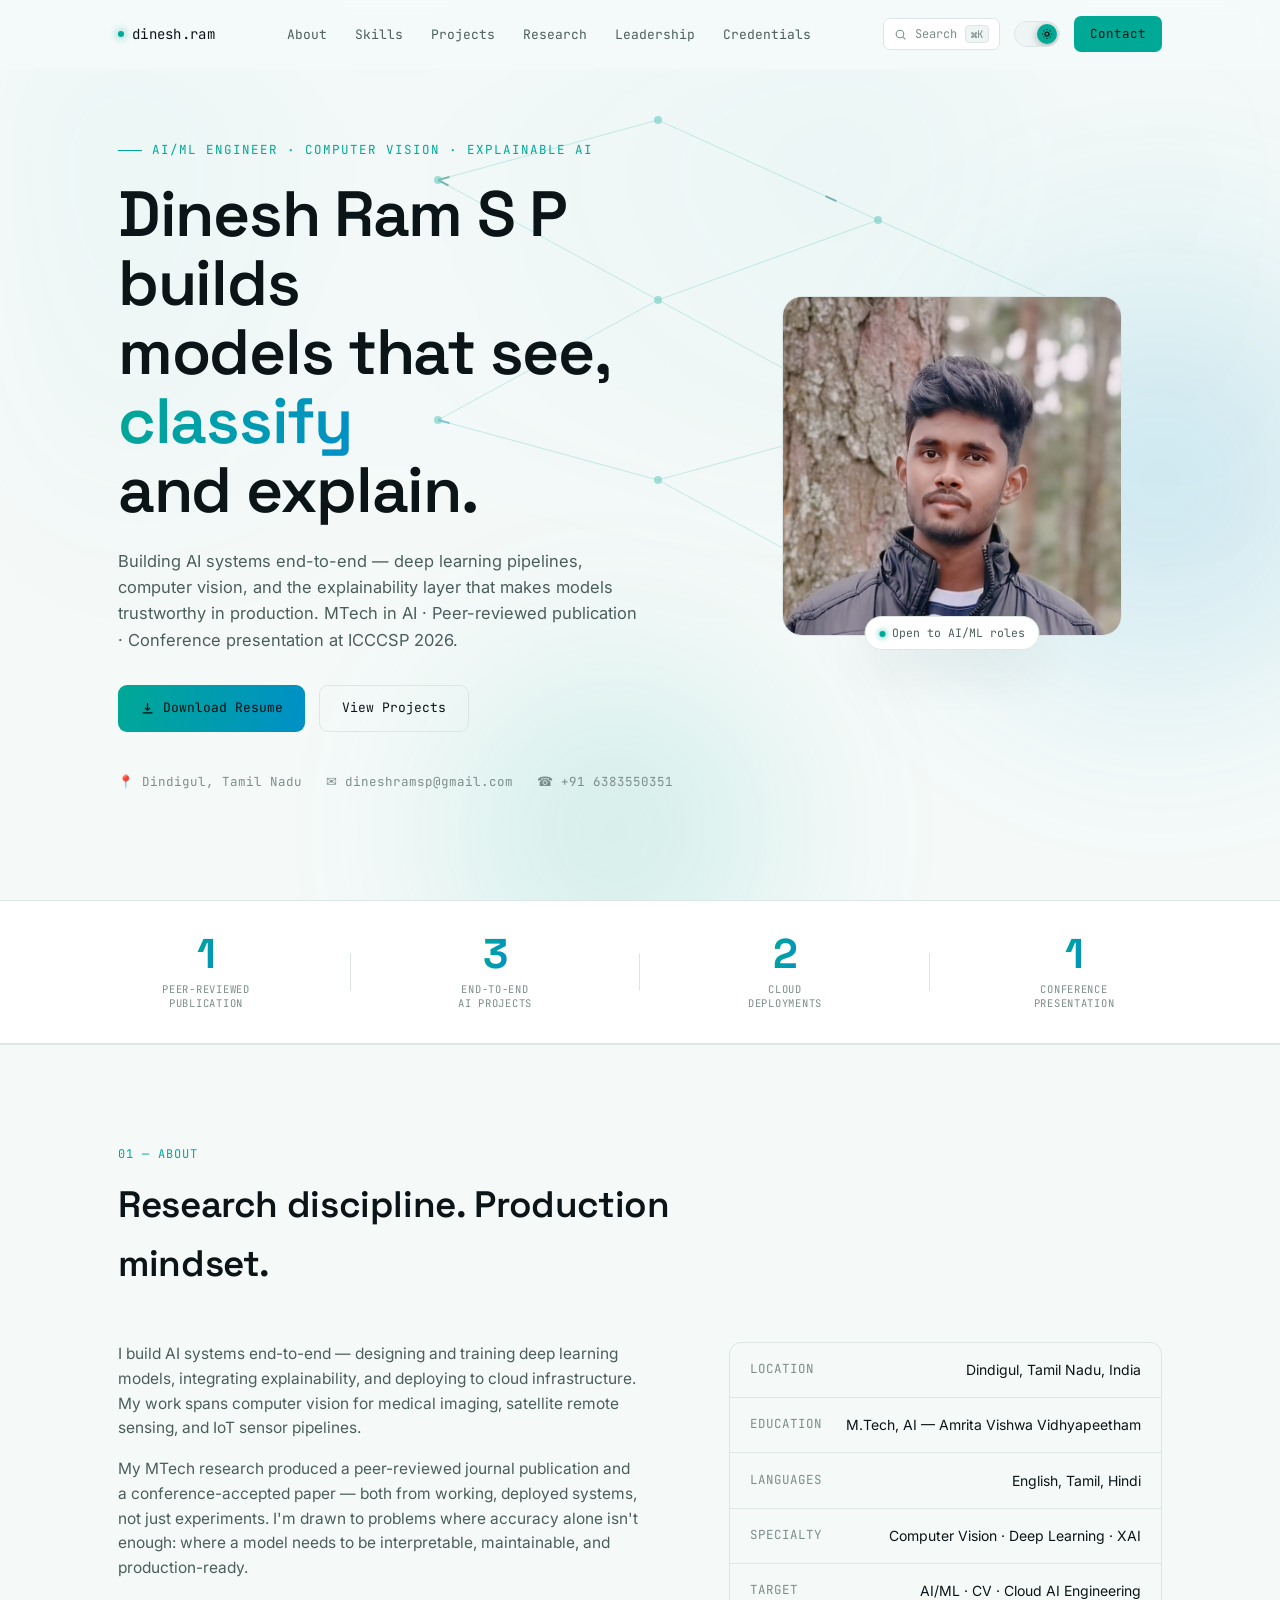
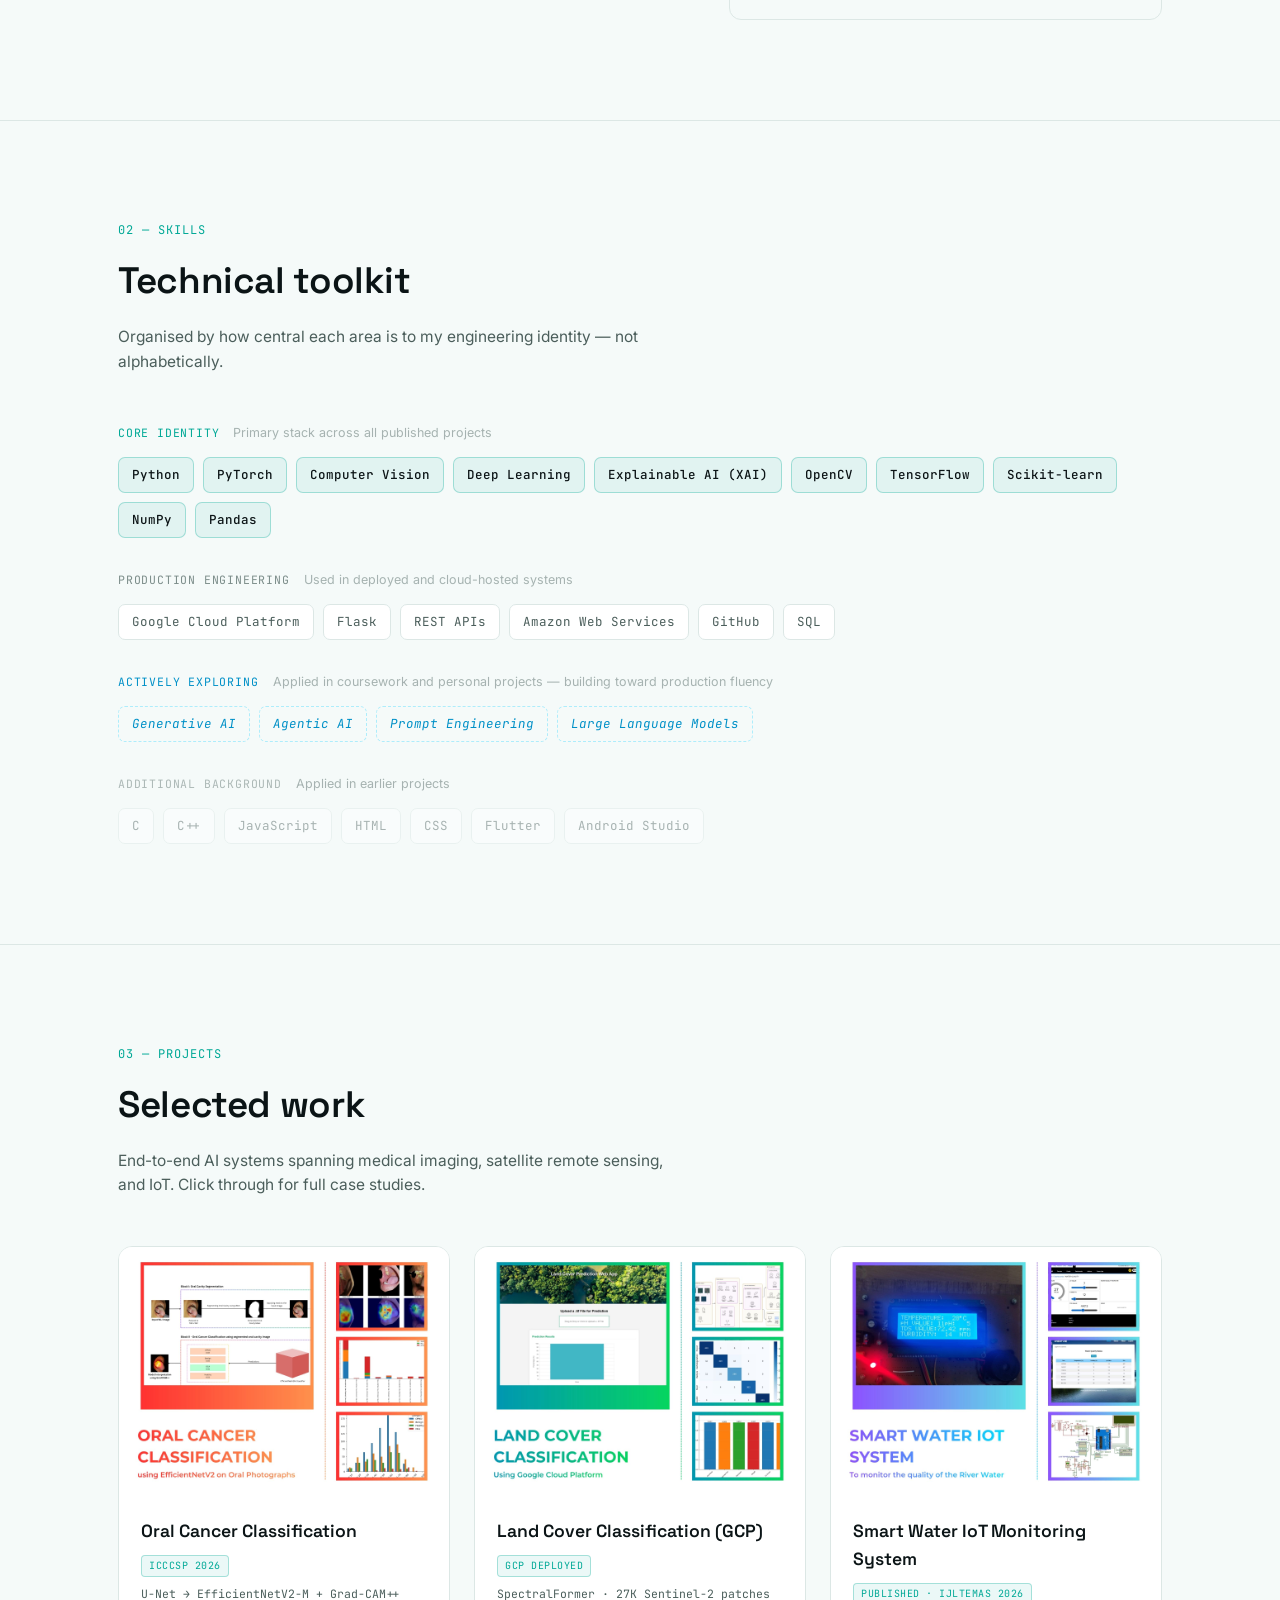
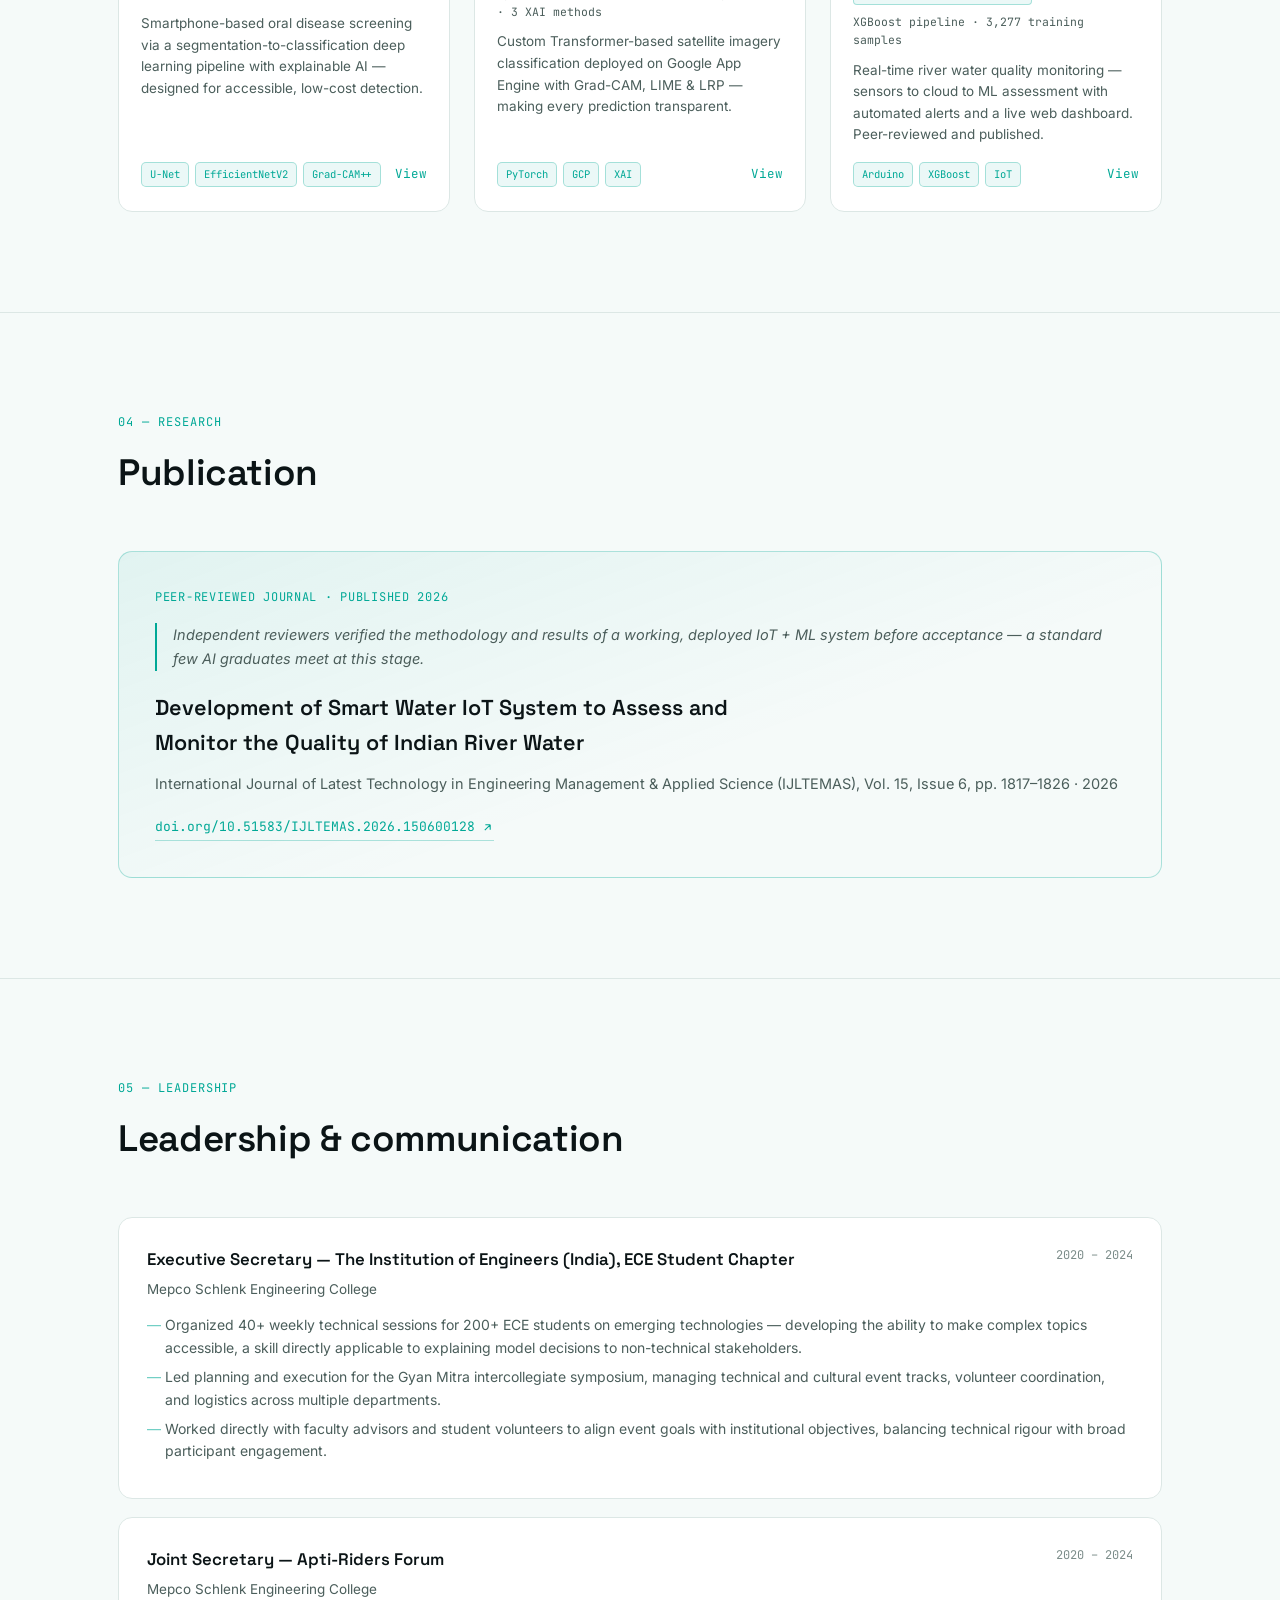
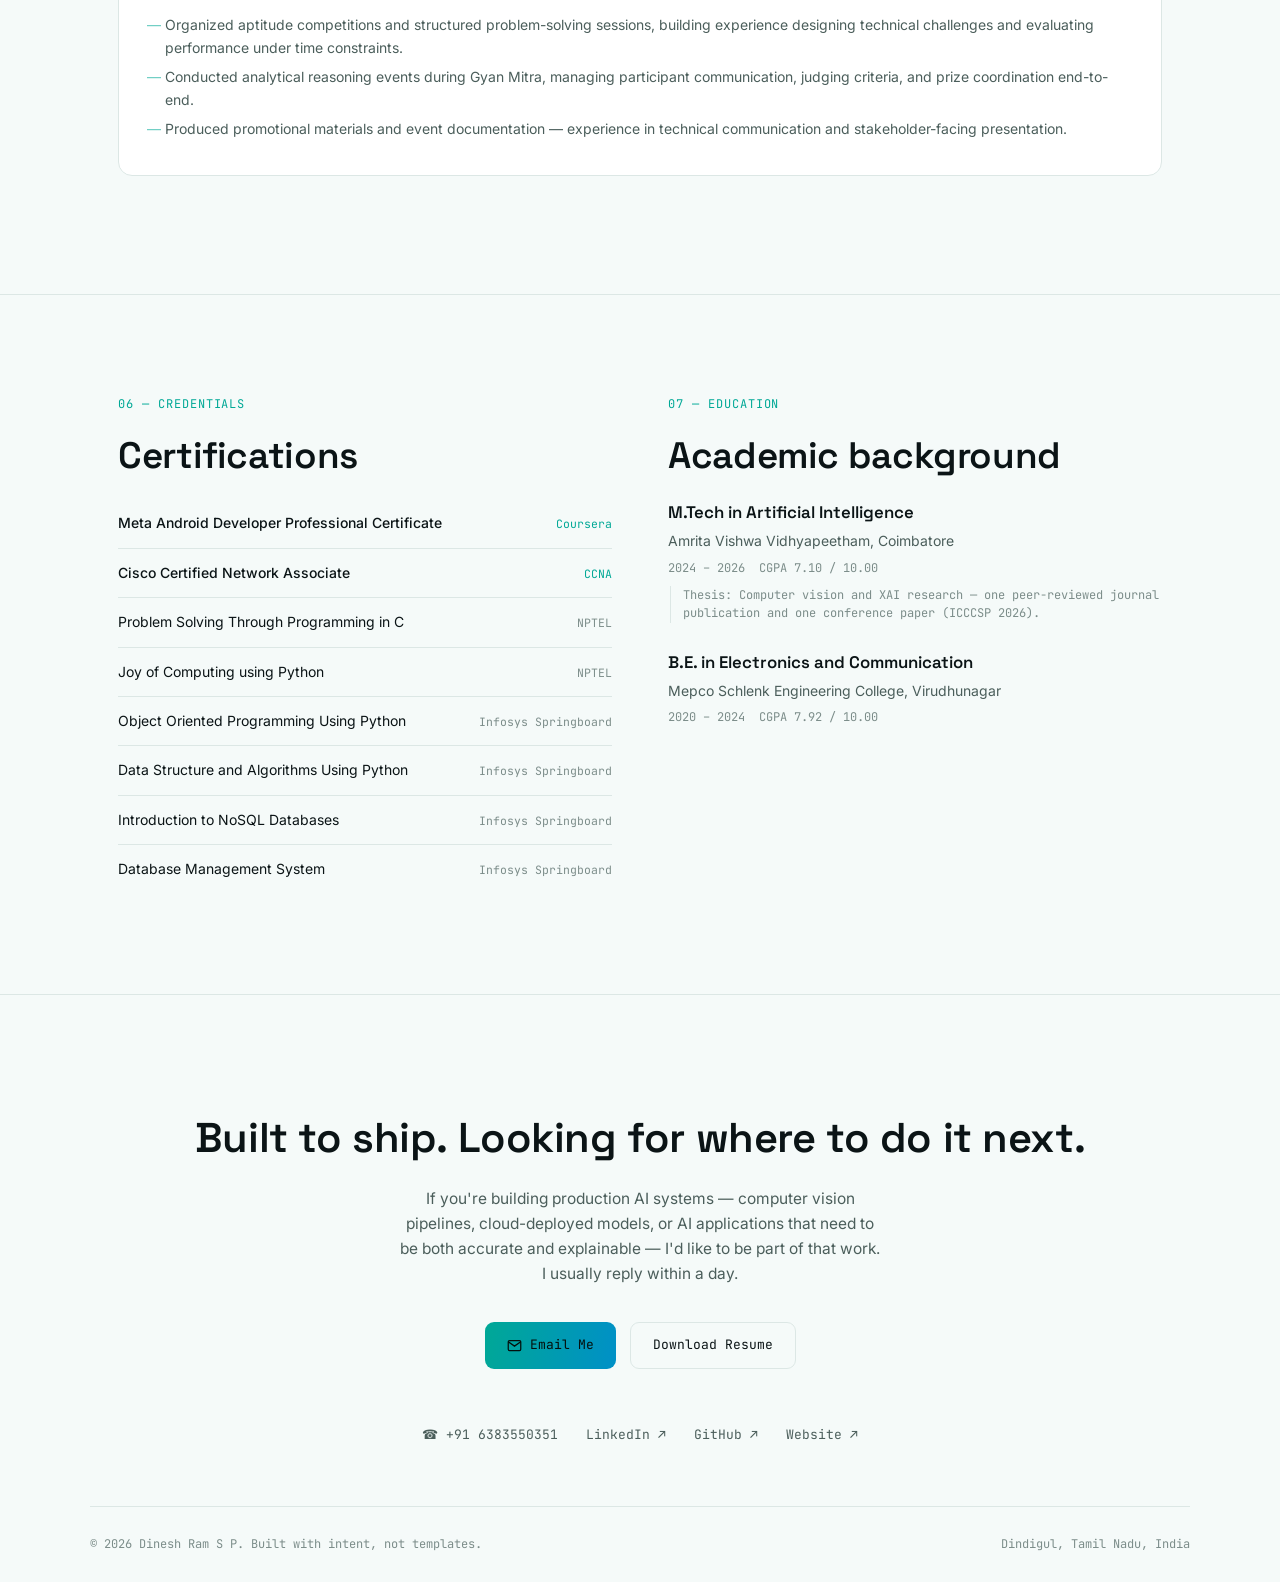
==== commit e3702d67: "Refine positioning, motion design, and README documentation" ====
--- a/index.html
+++ b/index.html
@@ -1,483 +1,483 @@
-<!doctype html>
-<html lang="en">
-  <head>
-    <meta charset="UTF-8" />
-    <meta name="viewport" content="width=device-width, initial-scale=1.0" />
-    <title>Dinesh Ram S P — AI/ML Engineer · Computer Vision · Explainable AI</title>
-    <meta
-      name="description"
-      content="Dinesh Ram S P — AI/ML Engineer building end-to-end computer vision systems, deep learning pipelines, and cloud-deployed AI applications. Published researcher. Open to AI/ML roles."
-    />
-    <link rel="canonical" href="https://dreamfyre23.github.io/" />
-    <meta name="theme-color" content="#070B0F" media="(prefers-color-scheme: dark)" />
-    <meta name="theme-color" content="#F5FAF9" media="(prefers-color-scheme: light)" />
-    <meta property="og:type" content="website" />
-    <meta property="og:url" content="https://dreamfyre23.github.io/" />
-    <meta property="og:title" content="Dinesh Ram S P — AI/ML Engineer" />
-    <meta property="og:description" content="End-to-end AI systems — computer vision, deep learning, explainable AI, and cloud deployment. Published researcher. Open to AI/ML engineering roles." />
-    <link rel="icon" href="data:image/svg+xml,<svg xmlns='http://www.w3.org/2000/svg' viewBox='0 0 32 32'><circle cx='16' cy='16' r='11' fill='%2300E6C3'/></svg>" />
-    <link rel="preconnect" href="https://fonts.googleapis.com" />
-    <link rel="preconnect" href="https://fonts.gstatic.com" crossorigin />
-    <link href="https://fonts.googleapis.com/css2?family=Space+Grotesk:wght@400;500;600;700&family=Inter:wght@400;500;600&family=JetBrains+Mono:wght@400;500&display=swap" rel="stylesheet" />
-    <link rel="stylesheet" href="./assets/css/style.css" />
-    <script type="application/ld+json">
-    {"@context":"https://schema.org","@type":"Person","name":"Dinesh Ram S P","jobTitle":"AI/ML Engineer","url":"https://dreamfyre23.github.io/","sameAs":["https://www.linkedin.com/in/dineshramsp","https://github.com/Dreamfyre23"],"knowsAbout":["Computer Vision","Deep Learning","Explainable AI","Python","PyTorch","Google Cloud Platform"]}
-    </script>
-  </head>
-  <body>
-    <div class="ambient-bg" aria-hidden="true">
-      <div class="aurora aurora-a"></div>
-      <div class="aurora aurora-b"></div>
-      <div class="aurora aurora-c"></div>
-    </div>
-    <div id="navMount"></div>
-    <main id="top">
-
-      <!-- HERO -->
-      <section class="hero">
-        <div class="ambient-bg" aria-hidden="true" style="position: absolute">
-          <svg width="900" height="900" viewBox="0 0 900 900" fill="none" style="position:absolute;top:50%;left:60%;transform:translate(-50%,-50%);opacity:0.55;">
-            <g class="neural-pulse-line">
-              <line x1="120" y1="180" x2="340" y2="120" /><line x1="120" y1="180" x2="340" y2="300" />
-              <line x1="120" y1="420" x2="340" y2="300" /><line x1="120" y1="420" x2="340" y2="480" />
-              <line x1="340" y1="120" x2="560" y2="220" /><line x1="340" y1="300" x2="560" y2="220" />
-              <line x1="340" y1="300" x2="560" y2="420" /><line x1="340" y1="480" x2="560" y2="420" />
-              <line x1="340" y1="480" x2="560" y2="600" /><line x1="560" y1="220" x2="780" y2="320" />
-              <line x1="560" y1="420" x2="780" y2="320" /><line x1="560" y1="420" x2="780" y2="520" />
-              <line x1="560" y1="600" x2="780" y2="520" />
-            </g>
-            <path class="neural-signal" d="M120,180 L340,120 L560,220 L780,320" fill="none" />
-            <path class="neural-signal d2" d="M120,420 L340,480 L560,600 L780,520" fill="none" />
-            <path class="neural-signal d3" d="M120,180 L340,300 L560,420 L780,320" fill="none" />
-            <g>
-              <circle class="neural-node" cx="120" cy="180" r="4" /><circle class="neural-node" cx="120" cy="420" r="4" />
-              <circle class="neural-node" cx="340" cy="120" r="4" /><circle class="neural-node" cx="340" cy="300" r="4" />
-              <circle class="neural-node" cx="340" cy="480" r="4" /><circle class="neural-node" cx="560" cy="220" r="4" />
-              <circle class="neural-node" cx="560" cy="420" r="4" /><circle class="neural-node" cx="560" cy="600" r="4" />
-              <circle class="neural-node" cx="780" cy="320" r="4" /><circle class="neural-node" cx="780" cy="520" r="4" />
-            </g>
-          </svg>
-        </div>
-        <div class="wrap hero-inner">
-          <div>
-            <div class="eyebrow">
-              <span class="line"></span>AI/ML Engineer · Computer Vision · Explainable AI
-            </div>
-            <h1 class="hero-title">
-              Dinesh Ram S P builds<br />models that see,
-              <span class="accent">classify</span><br />and explain.
-            </h1>
-            <p class="hero-desc">
-              Building AI systems end-to-end — deep learning pipelines, computer vision,
-              and the explainability layer that makes models trustworthy in production.
-              MTech in AI · Peer-reviewed publication · Conference presentation at ICCCSP 2026.
-            </p>
-            <div class="hero-actions">
-              <a class="btn btn-primary" href="./assets/Dinesh_Ram_S_P_Resume.pdf" data-asset-link="assets/Dinesh_Ram_S_P_Resume.pdf" download>
-                <svg width="15" height="15" viewBox="0 0 24 24" fill="none" stroke="currentColor" stroke-width="2"><path d="M12 3v12m0 0l-4-4m4 4l4-4M4 19h16" /></svg>
-                Download Resume
-              </a>
-              <a class="btn btn-secondary" href="#projects" data-section-link="projects">View Projects</a>
-            </div>
-            <div class="hero-meta">
-              <span>📍 Dindigul, Tamil Nadu</span>
-              <a href="mailto:dineshramsp@gmail.com">✉ dineshramsp@gmail.com</a>
-              <a href="tel:+916383550351">☎ +91 6383550351</a>
-            </div>
-          </div>
-          <div class="hero-photo-wrap">
-            <div class="hero-photo">
-              <img src="./assets/dp.jpg" alt="Portrait of Dinesh Ram S P" loading="eager" width="340" height="340" />
-            </div>
-            <div class="hero-photo-tag">
-              <span class="dot"></span>Open to AI/ML roles
-            </div>
-          </div>
-        </div>
-      </section>
-
-      <!-- STATS STRIP -->
-      <div class="stats-strip" aria-label="Key credentials at a glance">
-        <div class="wrap stats-inner">
-          <div class="stat-item">
-            <span class="stat-number">1</span>
-            <span class="stat-label">Peer-Reviewed<br />Publication</span>
-          </div>
-          <div class="stat-divider" aria-hidden="true"></div>
-          <div class="stat-item">
-            <span class="stat-number">3</span>
-            <span class="stat-label">End-to-End<br />AI Projects</span>
-          </div>
-          <div class="stat-divider" aria-hidden="true"></div>
-          <div class="stat-item">
-            <span class="stat-number">2</span>
-            <span class="stat-label">Cloud<br />Deployments</span>
-          </div>
-          <div class="stat-divider" aria-hidden="true"></div>
-          <div class="stat-item">
-            <span class="stat-number">1</span>
-            <span class="stat-label">Conference<br />Presentation</span>
-          </div>
-        </div>
-      </div>
-
-      <hr class="divider" />
-
-      <!-- ABOUT -->
-      <section id="about" class="section-pad">
-        <div class="wrap">
-          <div class="section-head reveal">
-            <span class="section-eyebrow">01 — About</span>
-            <h2 class="section-title">Research discipline. Production mindset.</h2>
-          </div>
-          <div class="about-grid">
-            <div class="about-text reveal">
-              <p>
-                I build AI systems end-to-end — designing and training deep learning models,
-                integrating explainability, and deploying to cloud infrastructure. My work spans
-                computer vision for medical imaging, satellite remote sensing, and IoT sensor pipelines.
-              </p>
-              <p>
-                My MTech research produced a peer-reviewed journal publication and a conference-accepted
-                paper — both from working, deployed systems, not just experiments. I'm drawn to problems
-                where accuracy alone isn't enough: where a model needs to be interpretable, maintainable,
-                and production-ready.
-              </p>
-            </div>
-            <div class="about-facts reveal">
-              <div class="fact-row">
-                <span class="fact-label">LOCATION</span><span class="fact-value">Dindigul, Tamil Nadu, India</span>
-              </div>
-              <div class="fact-row">
-                <span class="fact-label">EDUCATION</span><span class="fact-value">M.Tech, AI — Amrita Vishwa Vidhyapeetham</span>
-              </div>
-              <div class="fact-row">
-                <span class="fact-label">LANGUAGES</span><span class="fact-value">English, Tamil, Hindi</span>
-              </div>
-              <div class="fact-row">
-                <span class="fact-label">SPECIALTY</span><span class="fact-value">Computer Vision · Deep Learning · XAI</span>
-              </div>
-              <div class="fact-row">
-                <span class="fact-label">TARGET</span><span class="fact-value">AI/ML · CV · Cloud AI Engineering</span>
-              </div>
-            </div>
-          </div>
-        </div>
-      </section>
-
-      <hr class="divider" />
-
-      <!-- SKILLS -->
-      <section id="skills" class="section-pad">
-        <div class="wrap">
-          <div class="section-head reveal">
-            <span class="section-eyebrow">02 — Skills</span>
-            <h2 class="section-title">Technical toolkit</h2>
-            <p class="section-desc">Organised by how central each area is to my engineering identity — not alphabetically.</p>
-          </div>
-          <div class="skills-tiers reveal">
-
-            <div class="skill-tier">
-              <div class="skill-tier-header">
-                <span class="skill-tier-label skill-tier-label--core">Core Identity</span>
-                <span class="skill-tier-desc">Primary stack across all published projects</span>
-              </div>
-              <div class="chip-row">
-                <span class="chip chip--core">Python</span>
-                <span class="chip chip--core">PyTorch</span>
-                <span class="chip chip--core">Computer Vision</span>
-                <span class="chip chip--core">Deep Learning</span>
-                <span class="chip chip--core">Explainable AI (XAI)</span>
-                <span class="chip chip--core">OpenCV</span>
-                <span class="chip chip--core">TensorFlow</span>
-                <span class="chip chip--core">Scikit-learn</span>
-                <span class="chip chip--core">NumPy</span>
-                <span class="chip chip--core">Pandas</span>
-              </div>
-            </div>
-
-            <div class="skill-tier">
-              <div class="skill-tier-header">
-                <span class="skill-tier-label">Production Engineering</span>
-                <span class="skill-tier-desc">Used in deployed and cloud-hosted systems</span>
-              </div>
-              <div class="chip-row">
-                <span class="chip">Google Cloud Platform</span>
-                <span class="chip">Flask</span>
-                <span class="chip">REST APIs</span>
-                <span class="chip">Amazon Web Services</span>
-                <span class="chip">GitHub</span>
-                <span class="chip">SQL</span>
-              </div>
-            </div>
-
-            <div class="skill-tier">
-              <div class="skill-tier-header">
-                <span class="skill-tier-label skill-tier-label--explore">Actively Exploring</span>
-                <span class="skill-tier-desc">Applied in coursework and personal projects — building toward production fluency</span>
-              </div>
-              <div class="chip-row">
-                <span class="chip chip--explore">Generative AI</span>
-                <span class="chip chip--explore">Agentic AI</span>
-                <span class="chip chip--explore">Prompt Engineering</span>
-                <span class="chip chip--explore">Large Language Models</span>
-              </div>
-            </div>
-
-            <div class="skill-tier">
-              <div class="skill-tier-header">
-                <span class="skill-tier-label skill-tier-label--dim">Additional Background</span>
-                <span class="skill-tier-desc">Applied in earlier projects</span>
-              </div>
-              <div class="chip-row">
-                <span class="chip chip--dim">C</span>
-                <span class="chip chip--dim">C++</span>
-                <span class="chip chip--dim">JavaScript</span>
-                <span class="chip chip--dim">HTML</span>
-                <span class="chip chip--dim">CSS</span>
-                <span class="chip chip--dim">Flutter</span>
-                <span class="chip chip--dim">Android Studio</span>
-              </div>
-            </div>
-
-          </div>
-        </div>
-      </section>
-
-      <hr class="divider" />
-
-      <!-- PROJECTS (order: most sophisticated → most deployed → published) -->
-      <section id="projects" class="section-pad">
-        <div class="wrap">
-          <div class="section-head reveal">
-            <span class="section-eyebrow">03 — Projects</span>
-            <h2 class="section-title">Selected work</h2>
-            <p class="section-desc">End-to-end AI systems spanning medical imaging, satellite remote sensing, and IoT. Click through for full case studies.</p>
-          </div>
-          <div class="projects-grid reveal">
-
-            <a class="project-card-link" href="./projects/oral-cancer-classification.html">
-              <div class="project-card">
-                <div class="project-cover" style="--vt-name: project-cover-oral">
-                  <span class="project-cover-tag">Medical Imaging · Research</span>
-                  <img src="./assets/covers/oral-cancer.jpg" alt="Oral Cancer Classification cover" data-fallback-icon="🔬" data-fallback-label="Cover pending" style="view-transition-name: project-cover-oral" />
-                </div>
-                <div class="project-card-body">
-                  <div class="project-card-title">Oral Cancer Classification</div>
-                  <div class="project-card-outcome">
-                    <span class="outcome-badge">ICCCSP 2026</span>
-                    U-Net → EfficientNetV2-M + Grad-CAM++
-                  </div>
-                  <p class="project-card-desc">Smartphone-based oral disease screening via a segmentation-to-classification deep learning pipeline with explainable AI — designed for accessible, low-cost detection.</p>
-                  <div class="project-card-footer">
-                    <div class="project-card-stack"><span>U-Net</span><span>EfficientNetV2</span><span>Grad-CAM++</span></div>
-                    <span class="project-card-arrow">View</span>
-                  </div>
-                </div>
-              </div>
-            </a>
-
-            <a class="project-card-link" href="./projects/land-cover-classification-gcp.html">
-              <div class="project-card">
-                <div class="project-cover" style="--vt-name: project-cover-landcover">
-                  <span class="project-cover-tag">Remote Sensing · Cloud</span>
-                  <img src="./assets/covers/land-cover.jpg" alt="Land Cover Classification on GCP cover" data-fallback-icon="🛰️" data-fallback-label="Cover pending" style="view-transition-name: project-cover-landcover" />
-                </div>
-                <div class="project-card-body">
-                  <div class="project-card-title">Land Cover Classification (GCP)</div>
-                  <div class="project-card-outcome">
-                    <span class="outcome-badge">GCP Deployed</span>
-                    SpectralFormer · 27K Sentinel-2 patches · 3 XAI methods
-                  </div>
-                  <p class="project-card-desc">Custom Transformer-based satellite imagery classification deployed on Google App Engine with Grad-CAM, LIME &amp; LRP — making every prediction transparent.</p>
-                  <div class="project-card-footer">
-                    <div class="project-card-stack"><span>PyTorch</span><span>GCP</span><span>XAI</span></div>
-                    <span class="project-card-arrow">View</span>
-                  </div>
-                </div>
-              </div>
-            </a>
-
-            <a class="project-card-link" href="./projects/smart-water-quality-monitoring.html">
-              <div class="project-card">
-                <div class="project-cover" style="--vt-name: project-cover-water">
-                  <span class="project-cover-tag">IoT · Applied ML</span>
-                  <img src="./assets/covers/smart-water.jpg" alt="Smart Water IoT Monitoring System cover" data-fallback-icon="🌊" data-fallback-label="Cover pending" style="view-transition-name: project-cover-water" />
-                </div>
-                <div class="project-card-body">
-                  <div class="project-card-title">Smart Water IoT Monitoring System</div>
-                  <div class="project-card-outcome">
-                    <span class="outcome-badge">Published · IJLTEMAS 2026</span>
-                    XGBoost pipeline · 3,277 training samples
-                  </div>
-                  <p class="project-card-desc">Real-time river water quality monitoring — sensors to cloud to ML assessment with automated alerts and a live web dashboard. Peer-reviewed and published.</p>
-                  <div class="project-card-footer">
-                    <div class="project-card-stack"><span>Arduino</span><span>XGBoost</span><span>IoT</span></div>
-                    <span class="project-card-arrow">View</span>
-                  </div>
-                </div>
-              </div>
-            </a>
-
-          </div>
-        </div>
-      </section>
-
-      <hr class="divider" />
-
-      <!-- PUBLICATION -->
-      <section id="publication" class="section-pad">
-        <div class="wrap">
-          <div class="section-head reveal">
-            <span class="section-eyebrow">04 — Research</span>
-            <h2 class="section-title">Publication</h2>
-          </div>
-          <div class="pub-card reveal">
-            <span class="pub-icon-label">Peer-Reviewed Journal · Published 2026</span>
-            <p class="pub-achievement">
-              Independent reviewers verified the methodology and results of a working, deployed
-              IoT + ML system before acceptance — a standard few AI graduates meet at this stage.
-            </p>
-            <div class="pub-title">
-              Development of Smart Water IoT System to Assess and Monitor the Quality of Indian River Water
-            </div>
-            <div class="pub-meta">
-              International Journal of Latest Technology in Engineering Management &amp; Applied Science
-              (IJLTEMAS), Vol. 15, Issue 6, pp. 1817–1826 · 2026
-            </div>
-            <a class="pub-doi" href="https://doi.org/10.51583/IJLTEMAS.2026.150600128" target="_blank" rel="noopener noreferrer">
-              doi.org/10.51583/IJLTEMAS.2026.150600128
-              <svg width="13" height="13" viewBox="0 0 24 24" fill="none" stroke="currentColor" stroke-width="2"><path d="M7 17L17 7M17 7H8M17 7v9" /></svg>
-            </a>
-          </div>
-        </div>
-      </section>
-
-      <hr class="divider" />
-
-      <!-- LEADERSHIP -->
-      <section id="leadership" class="section-pad">
-        <div class="wrap">
-          <div class="section-head reveal">
-            <span class="section-eyebrow">05 — Leadership</span>
-            <h2 class="section-title">Leadership &amp; communication</h2>
-          </div>
-
-          <div class="lead-card reveal">
-            <div class="lead-top">
-              <div class="lead-role">Executive Secretary — The Institution of Engineers (India), ECE Student Chapter</div>
-              <div class="lead-date">2020 – 2024</div>
-            </div>
-            <div class="lead-org">Mepco Schlenk Engineering College</div>
-            <ul class="lead-bullets">
-              <li>Organized 40+ weekly technical sessions for 200+ ECE students on emerging technologies — developing the ability to make complex topics accessible, a skill directly applicable to explaining model decisions to non-technical stakeholders.</li>
-              <li>Led planning and execution for the Gyan Mitra intercollegiate symposium, managing technical and cultural event tracks, volunteer coordination, and logistics across multiple departments.</li>
-              <li>Worked directly with faculty advisors and student volunteers to align event goals with institutional objectives, balancing technical rigour with broad participant engagement.</li>
-            </ul>
-          </div>
-
-          <div class="lead-card reveal">
-            <div class="lead-top">
-              <div class="lead-role">Joint Secretary — Apti-Riders Forum</div>
-              <div class="lead-date">2020 – 2024</div>
-            </div>
-            <div class="lead-org">Mepco Schlenk Engineering College</div>
-            <ul class="lead-bullets">
-              <li>Organized aptitude competitions and structured problem-solving sessions, building experience designing technical challenges and evaluating performance under time constraints.</li>
-              <li>Conducted analytical reasoning events during Gyan Mitra, managing participant communication, judging criteria, and prize coordination end-to-end.</li>
-              <li>Produced promotional materials and event documentation — experience in technical communication and stakeholder-facing presentation.</li>
-            </ul>
-          </div>
-        </div>
-      </section>
-
-      <hr class="divider" />
-
-      <!-- CERTIFICATIONS + EDUCATION -->
-      <section class="section-pad" id="credentials">
-        <div class="wrap">
-          <div class="split-grid">
-
-            <div class="reveal" id="certifications">
-              <span class="section-eyebrow">06 — Credentials</span>
-              <h2 class="section-title section-title--compact">Certifications</h2>
-              <ul class="cert-list">
-                <li class="cert-item cert-item--featured">
-                  <span class="cert-name">Meta Android Developer Professional Certificate</span><span class="cert-issuer cert-issuer--featured">Coursera</span>
-                </li>
-                <li class="cert-item cert-item--featured">
-                  <span class="cert-name">Cisco Certified Network Associate</span><span class="cert-issuer cert-issuer--featured">CCNA</span>
-                </li>
-                <li class="cert-item">
-                  <span class="cert-name">Problem Solving Through Programming in C</span><span class="cert-issuer">NPTEL</span>
-                </li>
-                <li class="cert-item">
-                  <span class="cert-name">Joy of Computing using Python</span><span class="cert-issuer">NPTEL</span>
-                </li>
-                <li class="cert-item">
-                  <span class="cert-name">Object Oriented Programming Using Python</span><span class="cert-issuer">Infosys Springboard</span>
-                </li>
-                <li class="cert-item">
-                  <span class="cert-name">Data Structure and Algorithms Using Python</span><span class="cert-issuer">Infosys Springboard</span>
-                </li>
-                <li class="cert-item">
-                  <span class="cert-name">Introduction to NoSQL Databases</span><span class="cert-issuer">Infosys Springboard</span>
-                </li>
-                <li class="cert-item">
-                  <span class="cert-name">Database Management System</span><span class="cert-issuer">Infosys Springboard</span>
-                </li>
-              </ul>
-            </div>
-
-            <div class="reveal" id="education">
-              <span class="section-eyebrow">07 — Education</span>
-              <h2 class="section-title section-title--compact">Academic background</h2>
-              <div class="edu-item">
-                <div class="edu-degree">M.Tech in Artificial Intelligence</div>
-                <div class="edu-school">Amrita Vishwa Vidhyapeetham, Coimbatore</div>
-                <div class="edu-meta"><span>2024 – 2026</span><span>CGPA 7.10 / 10.00</span></div>
-                <p class="edu-note">Thesis: Computer vision and XAI research — one peer-reviewed journal publication and one conference paper (ICCCSP 2026).</p>
-              </div>
-              <div class="edu-item">
-                <div class="edu-degree">B.E. in Electronics and Communication</div>
-                <div class="edu-school">Mepco Schlenk Engineering College, Virudhunagar</div>
-                <div class="edu-meta"><span>2020 – 2024</span><span>CGPA 7.92 / 10.00</span></div>
-              </div>
-            </div>
-
-          </div>
-        </div>
-      </section>
-
-      <hr class="divider" />
-
-      <!-- CONTACT -->
-      <section id="contact" class="contact-section">
-        <div class="wrap reveal">
-          <h2 class="contact-title">Built to ship. Looking for where to do it next.</h2>
-          <p class="contact-desc">
-            If you're building production AI systems — computer vision pipelines, cloud-deployed
-            models, or AI applications that need to be both accurate and explainable — I'd like
-            to be part of that work. I usually reply within a day.
-          </p>
-          <div class="contact-actions">
-            <a class="btn btn-primary" href="mailto:dineshramsp@gmail.com">
-              <svg width="15" height="15" viewBox="0 0 24 24" fill="none" stroke="currentColor" stroke-width="2"><path d="M22 6l-10 7L2 6" /><rect x="2" y="4" width="20" height="16" rx="2" /></svg>
-              Email Me
-            </a>
-            <a class="btn btn-secondary" href="./assets/Dinesh_Ram_S_P_Resume.pdf" data-asset-link="assets/Dinesh_Ram_S_P_Resume.pdf" download>Download Resume</a>
-          </div>
-          <div class="contact-links">
-            <a href="tel:+916383550351">☎ +91 6383550351</a>
-            <a href="https://www.linkedin.com/in/dineshramsp" target="_blank" rel="noopener noreferrer">LinkedIn ↗</a>
-            <a href="https://github.com/Dreamfyre23" target="_blank" rel="noopener noreferrer">GitHub ↗</a>
-            <a href="https://dreamfyre23.github.io" target="_blank" rel="noopener noreferrer">Website ↗</a>
-          </div>
-        </div>
-      </section>
-    </main>
-
-    <div id="footerMount"></div>
-    <script src="./assets/js/main.js"></script>
-  </body>
+<!doctype html>
+<html lang="en">
+  <head>
+    <meta charset="UTF-8" />
+    <meta name="viewport" content="width=device-width, initial-scale=1.0" />
+    <title>Dinesh Ram S P — AI/ML Engineer · Computer Vision · Explainable AI</title>
+    <meta
+      name="description"
+      content="Dinesh Ram S P — AI/ML Engineer building end-to-end computer vision systems, deep learning pipelines, and cloud-deployed AI applications. Published researcher. Open to AI/ML roles."
+    />
+    <link rel="canonical" href="https://dreamfyre23.github.io/" />
+    <meta name="theme-color" content="#070B0F" media="(prefers-color-scheme: dark)" />
+    <meta name="theme-color" content="#F5FAF9" media="(prefers-color-scheme: light)" />
+    <meta property="og:type" content="website" />
+    <meta property="og:url" content="https://dreamfyre23.github.io/" />
+    <meta property="og:title" content="Dinesh Ram S P — AI/ML Engineer" />
+    <meta property="og:description" content="End-to-end AI systems — computer vision, deep learning, explainable AI, and cloud deployment. Published researcher. Open to AI/ML engineering roles." />
+    <link rel="icon" href="data:image/svg+xml,<svg xmlns='http://www.w3.org/2000/svg' viewBox='0 0 32 32'><circle cx='16' cy='16' r='11' fill='%2300E6C3'/></svg>" />
+    <link rel="preconnect" href="https://fonts.googleapis.com" />
+    <link rel="preconnect" href="https://fonts.gstatic.com" crossorigin />
+    <link href="https://fonts.googleapis.com/css2?family=Space+Grotesk:wght@400;500;600;700&family=Inter:wght@400;500;600&family=JetBrains+Mono:wght@400;500&display=swap" rel="stylesheet" />
+    <link rel="stylesheet" href="./assets/css/style.css" />
+    <script type="application/ld+json">
+    {"@context":"https://schema.org","@type":"Person","name":"Dinesh Ram S P","jobTitle":"AI/ML Engineer","url":"https://dreamfyre23.github.io/","sameAs":["https://www.linkedin.com/in/dineshramsp","https://github.com/Dreamfyre23"],"knowsAbout":["Computer Vision","Deep Learning","Explainable AI","Python","PyTorch","Google Cloud Platform"]}
+    </script>
+  </head>
+  <body>
+    <div class="ambient-bg" aria-hidden="true">
+      <div class="aurora aurora-a"></div>
+      <div class="aurora aurora-b"></div>
+      <div class="aurora aurora-c"></div>
+    </div>
+    <div id="navMount"></div>
+    <main id="top">
+
+      <!-- HERO -->
+      <section class="hero">
+        <div class="ambient-bg" aria-hidden="true" style="position: absolute">
+          <svg width="900" height="900" viewBox="0 0 900 900" fill="none" style="position:absolute;top:50%;left:60%;transform:translate(-50%,-50%);opacity:0.55;">
+            <g class="neural-pulse-line">
+              <line x1="120" y1="180" x2="340" y2="120" /><line x1="120" y1="180" x2="340" y2="300" />
+              <line x1="120" y1="420" x2="340" y2="300" /><line x1="120" y1="420" x2="340" y2="480" />
+              <line x1="340" y1="120" x2="560" y2="220" /><line x1="340" y1="300" x2="560" y2="220" />
+              <line x1="340" y1="300" x2="560" y2="420" /><line x1="340" y1="480" x2="560" y2="420" />
+              <line x1="340" y1="480" x2="560" y2="600" /><line x1="560" y1="220" x2="780" y2="320" />
+              <line x1="560" y1="420" x2="780" y2="320" /><line x1="560" y1="420" x2="780" y2="520" />
+              <line x1="560" y1="600" x2="780" y2="520" />
+            </g>
+            <path class="neural-signal" d="M120,180 L340,120 L560,220 L780,320" fill="none" />
+            <path class="neural-signal d2" d="M120,420 L340,480 L560,600 L780,520" fill="none" />
+            <path class="neural-signal d3" d="M120,180 L340,300 L560,420 L780,320" fill="none" />
+            <g>
+              <circle class="neural-node" cx="120" cy="180" r="4" /><circle class="neural-node" cx="120" cy="420" r="4" />
+              <circle class="neural-node" cx="340" cy="120" r="4" /><circle class="neural-node" cx="340" cy="300" r="4" />
+              <circle class="neural-node" cx="340" cy="480" r="4" /><circle class="neural-node" cx="560" cy="220" r="4" />
+              <circle class="neural-node" cx="560" cy="420" r="4" /><circle class="neural-node" cx="560" cy="600" r="4" />
+              <circle class="neural-node" cx="780" cy="320" r="4" /><circle class="neural-node" cx="780" cy="520" r="4" />
+            </g>
+          </svg>
+        </div>
+        <div class="wrap hero-inner">
+          <div>
+            <div class="eyebrow">
+              <span class="line"></span>AI/ML Engineer · Computer Vision · Explainable AI
+            </div>
+            <h1 class="hero-title">
+              Dinesh Ram S P builds<br />models that see,
+              <span class="accent">classify</span><br />and explain.
+            </h1>
+            <p class="hero-desc">
+              Building AI systems end-to-end — deep learning pipelines, computer vision,
+              and the explainability layer that makes models trustworthy in production.
+              MTech in AI · Peer-reviewed publication · Conference presentation at ICCCSP 2026.
+            </p>
+            <div class="hero-actions">
+              <a class="btn btn-primary" href="./assets/Dinesh_Ram_S_P_Resume.pdf" data-asset-link="assets/Dinesh_Ram_S_P_Resume.pdf" download>
+                <svg width="15" height="15" viewBox="0 0 24 24" fill="none" stroke="currentColor" stroke-width="2"><path d="M12 3v12m0 0l-4-4m4 4l4-4M4 19h16" /></svg>
+                Download Resume
+              </a>
+              <a class="btn btn-secondary" href="#projects" data-section-link="projects">View Projects</a>
+            </div>
+            <div class="hero-meta">
+              <span>📍 Dindigul, Tamil Nadu</span>
+              <a href="mailto:dineshramsp@gmail.com">✉ dineshramsp@gmail.com</a>
+              <a href="tel:+916383550351">☎ +91 6383550351</a>
+            </div>
+          </div>
+          <div class="hero-photo-wrap">
+            <div class="hero-photo">
+              <img src="./assets/dp.jpg" alt="Portrait of Dinesh Ram S P" loading="eager" width="340" height="340" />
+            </div>
+            <div class="hero-photo-tag">
+              <span class="dot"></span>Open to AI/ML roles
+            </div>
+          </div>
+        </div>
+      </section>
+
+      <!-- STATS STRIP -->
+      <div class="stats-strip" aria-label="Key credentials at a glance">
+        <div class="wrap stats-inner">
+          <div class="stat-item">
+            <span class="stat-number">1</span>
+            <span class="stat-label">Peer-Reviewed<br />Publication</span>
+          </div>
+          <div class="stat-divider" aria-hidden="true"></div>
+          <div class="stat-item">
+            <span class="stat-number">3</span>
+            <span class="stat-label">End-to-End<br />AI Projects</span>
+          </div>
+          <div class="stat-divider" aria-hidden="true"></div>
+          <div class="stat-item">
+            <span class="stat-number">2</span>
+            <span class="stat-label">Cloud<br />Deployments</span>
+          </div>
+          <div class="stat-divider" aria-hidden="true"></div>
+          <div class="stat-item">
+            <span class="stat-number">1</span>
+            <span class="stat-label">Conference<br />Presentation</span>
+          </div>
+        </div>
+      </div>
+
+      <hr class="divider" />
+
+      <!-- ABOUT -->
+      <section id="about" class="section-pad">
+        <div class="wrap">
+          <div class="section-head reveal">
+            <span class="section-eyebrow">01 — About</span>
+            <h2 class="section-title">Research discipline. Production mindset.</h2>
+          </div>
+          <div class="about-grid">
+            <div class="about-text reveal">
+              <p>
+                I build AI systems end-to-end — designing and training deep learning models,
+                integrating explainability, and deploying to cloud infrastructure. My work spans
+                computer vision for medical imaging, satellite remote sensing, and IoT sensor pipelines.
+              </p>
+              <p>
+                My MTech research produced a peer-reviewed journal publication and a conference-accepted
+                paper — both from working, deployed systems, not just experiments. I'm drawn to problems
+                where accuracy alone isn't enough: where a model needs to be interpretable, maintainable,
+                and production-ready.
+              </p>
+            </div>
+            <div class="about-facts reveal">
+              <div class="fact-row">
+                <span class="fact-label">LOCATION</span><span class="fact-value">Dindigul, Tamil Nadu, India</span>
+              </div>
+              <div class="fact-row">
+                <span class="fact-label">EDUCATION</span><span class="fact-value">M.Tech, AI — Amrita Vishwa Vidhyapeetham</span>
+              </div>
+              <div class="fact-row">
+                <span class="fact-label">LANGUAGES</span><span class="fact-value">English, Tamil, Hindi</span>
+              </div>
+              <div class="fact-row">
+                <span class="fact-label">SPECIALTY</span><span class="fact-value">Computer Vision · Deep Learning · XAI</span>
+              </div>
+              <div class="fact-row">
+                <span class="fact-label">TARGET</span><span class="fact-value">AI/ML · CV · Cloud AI Engineering</span>
+              </div>
+            </div>
+          </div>
+        </div>
+      </section>
+
+      <hr class="divider" />
+
+      <!-- SKILLS -->
+      <section id="skills" class="section-pad">
+        <div class="wrap">
+          <div class="section-head reveal">
+            <span class="section-eyebrow">02 — Skills</span>
+            <h2 class="section-title">Technical toolkit</h2>
+            <p class="section-desc">Organised by how central each area is to my engineering identity — not alphabetically.</p>
+          </div>
+          <div class="skills-tiers reveal">
+
+            <div class="skill-tier">
+              <div class="skill-tier-header">
+                <span class="skill-tier-label skill-tier-label--core">Core Identity</span>
+                <span class="skill-tier-desc">Primary stack across all published projects</span>
+              </div>
+              <div class="chip-row">
+                <span class="chip chip--core">Python</span>
+                <span class="chip chip--core">PyTorch</span>
+                <span class="chip chip--core">Computer Vision</span>
+                <span class="chip chip--core">Deep Learning</span>
+                <span class="chip chip--core">Explainable AI (XAI)</span>
+                <span class="chip chip--core">OpenCV</span>
+                <span class="chip chip--core">TensorFlow</span>
+                <span class="chip chip--core">Scikit-learn</span>
+                <span class="chip chip--core">NumPy</span>
+                <span class="chip chip--core">Pandas</span>
+              </div>
+            </div>
+
+            <div class="skill-tier">
+              <div class="skill-tier-header">
+                <span class="skill-tier-label">Production Engineering</span>
+                <span class="skill-tier-desc">Used in deployed and cloud-hosted systems</span>
+              </div>
+              <div class="chip-row">
+                <span class="chip">Google Cloud Platform</span>
+                <span class="chip">Flask</span>
+                <span class="chip">REST APIs</span>
+                <span class="chip">Amazon Web Services</span>
+                <span class="chip">GitHub</span>
+                <span class="chip">SQL</span>
+              </div>
+            </div>
+
+            <div class="skill-tier">
+              <div class="skill-tier-header">
+                <span class="skill-tier-label skill-tier-label--explore">Actively Exploring</span>
+                <span class="skill-tier-desc">Applied in coursework and personal projects — building toward production fluency</span>
+              </div>
+              <div class="chip-row">
+                <span class="chip chip--explore">Generative AI</span>
+                <span class="chip chip--explore">Agentic AI</span>
+                <span class="chip chip--explore">Prompt Engineering</span>
+                <span class="chip chip--explore">Large Language Models</span>
+              </div>
+            </div>
+
+            <div class="skill-tier">
+              <div class="skill-tier-header">
+                <span class="skill-tier-label skill-tier-label--dim">Additional Background</span>
+                <span class="skill-tier-desc">Applied in earlier projects</span>
+              </div>
+              <div class="chip-row">
+                <span class="chip chip--dim">C</span>
+                <span class="chip chip--dim">C++</span>
+                <span class="chip chip--dim">JavaScript</span>
+                <span class="chip chip--dim">HTML</span>
+                <span class="chip chip--dim">CSS</span>
+                <span class="chip chip--dim">Flutter</span>
+                <span class="chip chip--dim">Android Studio</span>
+              </div>
+            </div>
+
+          </div>
+        </div>
+      </section>
+
+      <hr class="divider" />
+
+      <!-- PROJECTS (order: most sophisticated → most deployed → published) -->
+      <section id="projects" class="section-pad">
+        <div class="wrap">
+          <div class="section-head reveal">
+            <span class="section-eyebrow">03 — Projects</span>
+            <h2 class="section-title">Selected work</h2>
+            <p class="section-desc">End-to-end AI systems spanning medical imaging, satellite remote sensing, and IoT. Click through for full case studies.</p>
+          </div>
+          <div class="projects-grid reveal">
+
+            <a class="project-card-link" href="./projects/oral-cancer-classification.html">
+              <div class="project-card">
+                <div class="project-cover" style="--vt-name: project-cover-oral">
+                  <span class="project-cover-tag">Medical Imaging · Research</span>
+                  <img src="./assets/covers/oral-cancer.jpg" alt="Oral Cancer Classification cover" data-fallback-icon="🔬" data-fallback-label="Cover pending" style="view-transition-name: project-cover-oral" />
+                </div>
+                <div class="project-card-body">
+                  <div class="project-card-title">Oral Cancer Classification</div>
+                  <div class="project-card-outcome">
+                    <span class="outcome-badge">ICCCSP 2026</span>
+                    U-Net → EfficientNetV2-M + Grad-CAM++
+                  </div>
+                  <p class="project-card-desc">Smartphone-based oral disease screening via a segmentation-to-classification deep learning pipeline with explainable AI — designed for accessible, low-cost detection.</p>
+                  <div class="project-card-footer">
+                    <div class="project-card-stack"><span>U-Net</span><span>EfficientNetV2</span><span>Grad-CAM++</span></div>
+                    <span class="project-card-arrow">View</span>
+                  </div>
+                </div>
+              </div>
+            </a>
+
+            <a class="project-card-link" href="./projects/land-cover-classification-gcp.html">
+              <div class="project-card">
+                <div class="project-cover" style="--vt-name: project-cover-landcover">
+                  <span class="project-cover-tag">Remote Sensing · Cloud</span>
+                  <img src="./assets/covers/land-cover.jpg" alt="Land Cover Classification on GCP cover" data-fallback-icon="🛰️" data-fallback-label="Cover pending" style="view-transition-name: project-cover-landcover" />
+                </div>
+                <div class="project-card-body">
+                  <div class="project-card-title">Land Cover Classification (GCP)</div>
+                  <div class="project-card-outcome">
+                    <span class="outcome-badge">GCP Deployed</span>
+                    SpectralFormer · 27K Sentinel-2 patches · 3 XAI methods
+                  </div>
+                  <p class="project-card-desc">Custom Transformer-based satellite imagery classification deployed on Google App Engine with Grad-CAM, LIME &amp; LRP — making every prediction transparent.</p>
+                  <div class="project-card-footer">
+                    <div class="project-card-stack"><span>PyTorch</span><span>GCP</span><span>XAI</span></div>
+                    <span class="project-card-arrow">View</span>
+                  </div>
+                </div>
+              </div>
+            </a>
+
+            <a class="project-card-link" href="./projects/smart-water-quality-monitoring.html">
+              <div class="project-card">
+                <div class="project-cover" style="--vt-name: project-cover-water">
+                  <span class="project-cover-tag">IoT · Applied ML</span>
+                  <img src="./assets/covers/smart-water.jpg" alt="Smart Water IoT Monitoring System cover" data-fallback-icon="🌊" data-fallback-label="Cover pending" style="view-transition-name: project-cover-water" />
+                </div>
+                <div class="project-card-body">
+                  <div class="project-card-title">Smart Water IoT Monitoring System</div>
+                  <div class="project-card-outcome">
+                    <span class="outcome-badge">Published · IJLTEMAS 2026</span>
+                    XGBoost pipeline · 3,277 training samples
+                  </div>
+                  <p class="project-card-desc">Real-time river water quality monitoring — sensors to cloud to ML assessment with automated alerts and a live web dashboard. Peer-reviewed and published.</p>
+                  <div class="project-card-footer">
+                    <div class="project-card-stack"><span>Arduino</span><span>XGBoost</span><span>IoT</span></div>
+                    <span class="project-card-arrow">View</span>
+                  </div>
+                </div>
+              </div>
+            </a>
+
+          </div>
+        </div>
+      </section>
+
+      <hr class="divider" />
+
+      <!-- PUBLICATION -->
+      <section id="publication" class="section-pad">
+        <div class="wrap">
+          <div class="section-head reveal">
+            <span class="section-eyebrow">04 — Research</span>
+            <h2 class="section-title">Publication</h2>
+          </div>
+          <div class="pub-card reveal">
+            <span class="pub-icon-label">Peer-Reviewed Journal · Published 2026</span>
+            <p class="pub-achievement">
+              Independent reviewers verified the methodology and results of a working, deployed
+              IoT + ML system before acceptance — a standard few AI graduates meet at this stage.
+            </p>
+            <div class="pub-title">
+              Development of Smart Water IoT System to Assess and Monitor the Quality of Indian River Water
+            </div>
+            <div class="pub-meta">
+              International Journal of Latest Technology in Engineering Management &amp; Applied Science
+              (IJLTEMAS), Vol. 15, Issue 6, pp. 1817–1826 · 2026
+            </div>
+            <a class="pub-doi" href="https://doi.org/10.51583/IJLTEMAS.2026.150600128" target="_blank" rel="noopener noreferrer">
+              doi.org/10.51583/IJLTEMAS.2026.150600128
+              <svg width="13" height="13" viewBox="0 0 24 24" fill="none" stroke="currentColor" stroke-width="2"><path d="M7 17L17 7M17 7H8M17 7v9" /></svg>
+            </a>
+          </div>
+        </div>
+      </section>
+
+      <hr class="divider" />
+
+      <!-- LEADERSHIP -->
+      <section id="leadership" class="section-pad">
+        <div class="wrap">
+          <div class="section-head reveal">
+            <span class="section-eyebrow">05 — Leadership</span>
+            <h2 class="section-title">Leadership &amp; communication</h2>
+          </div>
+
+          <div class="lead-card reveal">
+            <div class="lead-top">
+              <div class="lead-role">Executive Secretary — The Institution of Engineers (India), ECE Student Chapter</div>
+              <div class="lead-date">2020 – 2024</div>
+            </div>
+            <div class="lead-org">Mepco Schlenk Engineering College</div>
+            <ul class="lead-bullets">
+              <li>Organized 40+ weekly technical sessions for 200+ ECE students on emerging technologies — developing the ability to make complex topics accessible, a skill directly applicable to explaining model decisions to non-technical stakeholders.</li>
+              <li>Led planning and execution for the Gyan Mitra intercollegiate symposium, managing technical and cultural event tracks, volunteer coordination, and logistics across multiple departments.</li>
+              <li>Worked directly with faculty advisors and student volunteers to align event goals with institutional objectives, balancing technical rigour with broad participant engagement.</li>
+            </ul>
+          </div>
+
+          <div class="lead-card reveal">
+            <div class="lead-top">
+              <div class="lead-role">Joint Secretary — Apti-Riders Forum</div>
+              <div class="lead-date">2020 – 2024</div>
+            </div>
+            <div class="lead-org">Mepco Schlenk Engineering College</div>
+            <ul class="lead-bullets">
+              <li>Organized aptitude competitions and structured problem-solving sessions, building experience designing technical challenges and evaluating performance under time constraints.</li>
+              <li>Conducted analytical reasoning events during Gyan Mitra, managing participant communication, judging criteria, and prize coordination end-to-end.</li>
+              <li>Produced promotional materials and event documentation — experience in technical communication and stakeholder-facing presentation.</li>
+            </ul>
+          </div>
+        </div>
+      </section>
+
+      <hr class="divider" />
+
+      <!-- CERTIFICATIONS + EDUCATION -->
+      <section class="section-pad" id="credentials">
+        <div class="wrap">
+          <div class="split-grid">
+
+            <div class="reveal" id="certifications">
+              <span class="section-eyebrow">06 — Credentials</span>
+              <h2 class="section-title section-title--compact">Certifications</h2>
+              <ul class="cert-list">
+                <li class="cert-item cert-item--featured">
+                  <span class="cert-name">Meta Android Developer Professional Certificate</span><span class="cert-issuer cert-issuer--featured">Coursera</span>
+                </li>
+                <li class="cert-item cert-item--featured">
+                  <span class="cert-name">Cisco Certified Network Associate</span><span class="cert-issuer cert-issuer--featured">CCNA</span>
+                </li>
+                <li class="cert-item">
+                  <span class="cert-name">Problem Solving Through Programming in C</span><span class="cert-issuer">NPTEL</span>
+                </li>
+                <li class="cert-item">
+                  <span class="cert-name">Joy of Computing using Python</span><span class="cert-issuer">NPTEL</span>
+                </li>
+                <li class="cert-item">
+                  <span class="cert-name">Object Oriented Programming Using Python</span><span class="cert-issuer">Infosys Springboard</span>
+                </li>
+                <li class="cert-item">
+                  <span class="cert-name">Data Structure and Algorithms Using Python</span><span class="cert-issuer">Infosys Springboard</span>
+                </li>
+                <li class="cert-item">
+                  <span class="cert-name">Introduction to NoSQL Databases</span><span class="cert-issuer">Infosys Springboard</span>
+                </li>
+                <li class="cert-item">
+                  <span class="cert-name">Database Management System</span><span class="cert-issuer">Infosys Springboard</span>
+                </li>
+              </ul>
+            </div>
+
+            <div class="reveal" id="education">
+              <span class="section-eyebrow">07 — Education</span>
+              <h2 class="section-title section-title--compact">Academic background</h2>
+              <div class="edu-item">
+                <div class="edu-degree">M.Tech in Artificial Intelligence</div>
+                <div class="edu-school">Amrita Vishwa Vidhyapeetham, Coimbatore</div>
+                <div class="edu-meta"><span>2024 – 2026</span><span>CGPA 7.10 / 10.00</span></div>
+                <p class="edu-note">Thesis: Computer vision and XAI research — one peer-reviewed journal publication and one conference paper (ICCCSP 2026).</p>
+              </div>
+              <div class="edu-item">
+                <div class="edu-degree">B.E. in Electronics and Communication</div>
+                <div class="edu-school">Mepco Schlenk Engineering College, Virudhunagar</div>
+                <div class="edu-meta"><span>2020 – 2024</span><span>CGPA 7.92 / 10.00</span></div>
+              </div>
+            </div>
+
+          </div>
+        </div>
+      </section>
+
+      <hr class="divider" />
+
+      <!-- CONTACT -->
+      <section id="contact" class="contact-section">
+        <div class="wrap reveal">
+          <h2 class="contact-title">Built to ship. Looking for where to do it next.</h2>
+          <p class="contact-desc">
+            If you're building production AI systems — computer vision pipelines, cloud-deployed
+            models, or AI applications that need to be both accurate and explainable — I'd like
+            to be part of that work. I usually reply within a day.
+          </p>
+          <div class="contact-actions">
+            <a class="btn btn-primary" href="mailto:dineshramsp@gmail.com">
+              <svg width="15" height="15" viewBox="0 0 24 24" fill="none" stroke="currentColor" stroke-width="2"><path d="M22 6l-10 7L2 6" /><rect x="2" y="4" width="20" height="16" rx="2" /></svg>
+              Email Me
+            </a>
+            <a class="btn btn-secondary" href="./assets/Dinesh_Ram_S_P_Resume.pdf" data-asset-link="assets/Dinesh_Ram_S_P_Resume.pdf" download>Download Resume</a>
+          </div>
+          <div class="contact-links">
+            <a href="tel:+916383550351">☎ +91 6383550351</a>
+            <a href="https://www.linkedin.com/in/dineshramsp" target="_blank" rel="noopener noreferrer">LinkedIn ↗</a>
+            <a href="https://github.com/Dreamfyre23" target="_blank" rel="noopener noreferrer">GitHub ↗</a>
+            <a href="https://dreamfyre23.github.io" target="_blank" rel="noopener noreferrer">Website ↗</a>
+          </div>
+        </div>
+      </section>
+    </main>
+
+    <div id="footerMount"></div>
+    <script src="./assets/js/main.js"></script>
+  </body>
 </html>
--- a/assets/css/style.css
+++ b/assets/css/style.css
@@ -0,0 +1,891 @@
+/* ============================================================
+   DINESH RAM S P — PORTFOLIO STYLESHEET
+   Theme: Electric teal/cyan, dual light+dark mode
+   ============================================================ */
+
+@view-transition {
+  navigation: auto;
+}
+
+:root{
+  --font-display: 'Space Grotesk', sans-serif;
+  --font-body: 'Inter', sans-serif;
+  --font-mono: 'JetBrains Mono', monospace;
+  --maxw: 1100px;
+  --radius: 14px;
+}
+
+/* ---------- DARK THEME (default) ---------- */
+:root,
+html[data-theme="dark"]{
+  --bg: #070B0F;
+  --bg-elevated: #0B1116;
+  --surface: #0F161B;
+  --surface-2: #151E24;
+  --border: #1E2A30;
+  --border-hover: #2C3D45;
+  --text: #EAF6F4;
+  --text-dim: #9BB0AE;
+  --text-dimmer: #637674;
+  --accent: #00E6C3;
+  --accent-2: #2DD4FF;
+  --accent-bright: #5CFFE0;
+  --accent-dim: rgba(0, 230, 195, 0.10);
+  --accent-line: rgba(0, 230, 195, 0.28);
+  --shadow: 0 20px 60px rgba(0,0,0,0.45);
+  --scrim: rgba(4, 8, 10, 0.78);
+}
+
+/* ---------- LIGHT THEME ---------- */
+html[data-theme="light"]{
+  --bg: #F5FAF9;
+  --bg-elevated: #FFFFFF;
+  --surface: #FFFFFF;
+  --surface-2: #EEF5F4;
+  --border: #DCE7E5;
+  --border-hover: #C3D4D1;
+  --text: #0B1416;
+  --text-dim: #4B5E5B;
+  --text-dimmer: #7C8D8A;
+  --accent: #00A896;
+  --accent-2: #0090C7;
+  --accent-bright: #007566;
+  --accent-dim: rgba(0, 168, 150, 0.08);
+  --accent-line: rgba(0, 168, 150, 0.30);
+  --shadow: 0 20px 50px rgba(15,40,35,0.08);
+  --scrim: rgba(245, 250, 249, 0.82);
+}
+
+*{ margin:0; padding:0; box-sizing:border-box; }
+html{ scroll-behavior:smooth; }
+
+@media (prefers-reduced-motion: reduce){
+  html{ scroll-behavior:auto; }
+  *{ animation-duration:0.01ms !important; animation-iteration-count:1 !important; transition-duration:0.01ms !important; }
+}
+
+body{
+  background:var(--bg);
+  color:var(--text);
+  font-family:var(--font-body);
+  line-height:1.6;
+  -webkit-font-smoothing:antialiased;
+  overflow-x:hidden;
+  transition: background 300ms ease, color 300ms ease;
+}
+
+::selection{ background:var(--accent); color:#04100D; }
+a{ color:inherit; text-decoration:none; }
+img{ max-width:100%; display:block; }
+.wrap{ max-width:var(--maxw); margin:0 auto; padding:0 28px; }
+section{ position:relative; }
+.divider{ height:1px; background:var(--border); border:none; }
+
+:focus-visible{
+  outline: 2px solid var(--accent);
+  outline-offset: 3px;
+  border-radius: 4px;
+}
+
+/* ============================================================
+   AMBIENT BACKGROUND — Aurora blobs + neural pulse graphic
+   ============================================================ */
+.ambient-bg{
+  position:fixed; inset:0; z-index:-1; overflow:hidden; pointer-events:none;
+}
+.aurora{
+  position:absolute; border-radius:50%; filter:blur(70px);
+  opacity: 0.35;
+  will-change: transform;
+}
+html[data-theme="light"] .aurora{ opacity:0.22; filter:blur(90px); }
+
+.aurora-a{
+  width:520px; height:520px; top:-140px; left:-100px;
+  background: radial-gradient(circle, var(--accent) 0%, transparent 70%);
+  animation: driftA 26s ease-in-out infinite alternate;
+}
+.aurora-b{
+  width:600px; height:600px; top:20%; right:-180px;
+  background: radial-gradient(circle, var(--accent-2) 0%, transparent 70%);
+  animation: driftB 32s ease-in-out infinite alternate;
+}
+.aurora-c{
+  width:460px; height:460px; bottom:-160px; left:30%;
+  background: radial-gradient(circle, var(--accent) 0%, transparent 70%);
+  animation: driftC 38s ease-in-out infinite alternate;
+}
+@keyframes driftA{ from{ transform:translate(0,0); } to{ transform:translate(80px, 60px); } }
+@keyframes driftB{ from{ transform:translate(0,0); } to{ transform:translate(-70px, 90px); } }
+@keyframes driftC{ from{ transform:translate(0,0); } to{ transform:translate(60px, -50px); } }
+
+.neural-pulse-line{
+  stroke: var(--accent);
+  stroke-width: 1;
+  opacity:0.35;
+}
+.neural-node{ fill: var(--accent); opacity:0.6; }
+.neural-signal{
+  stroke: var(--accent-bright);
+  stroke-width: 2;
+  stroke-dasharray: 12 400;
+  opacity:0.9;
+  animation: travel 5s linear infinite;
+}
+.neural-signal.d2{ animation-delay:1.4s; stroke:var(--accent-2); }
+.neural-signal.d3{ animation-delay:2.8s; }
+@keyframes travel{
+  0%{ stroke-dashoffset: 400; opacity:0; }
+  8%{ opacity:1; }
+  90%{ opacity:1; }
+  100%{ stroke-dashoffset: 0; opacity:0; }
+}
+
+/* ============================================================
+   NAV
+   ============================================================ */
+header.nav{
+  position:fixed; top:0; left:0; right:0; z-index:100;
+  backdrop-filter: blur(14px);
+  background: var(--scrim);
+  border-bottom:1px solid transparent;
+  transition: border-color 250ms ease, background 300ms ease;
+}
+header.nav.scrolled{ border-bottom-color:var(--border); }
+.nav-inner{
+  max-width:var(--maxw); margin:0 auto; padding:16px 28px;
+  display:flex; align-items:center; justify-content:space-between; gap:20px;
+}
+.nav-logo{
+  font-family:var(--font-mono); font-size:14px; letter-spacing:0.02em;
+  color:var(--text); display:flex; align-items:center; gap:8px; white-space:nowrap;
+}
+.nav-logo .dot{ width:6px; height:6px; border-radius:50%; background:var(--accent); box-shadow:0 0 8px var(--accent); }
+.nav-links{ display:flex; gap:28px; list-style:none; }
+.nav-links a{
+  font-size:13px; color:var(--text-dim); font-family:var(--font-mono);
+  position:relative; padding:4px 0; transition:color 200ms ease; white-space:nowrap;
+}
+.nav-links a::after{
+  content:''; position:absolute; left:0; bottom:0; width:0; height:1px;
+  background:var(--accent); transition:width 250ms ease;
+}
+.nav-links a:hover{ color:var(--text); }
+.nav-links a:hover::after{ width:100%; }
+
+.nav-right{ display:flex; align-items:center; gap:14px; }
+
+.search-trigger{
+  font-family:var(--font-mono); font-size:12px; color:var(--text-dimmer);
+  background:var(--surface); border:1px solid var(--border); border-radius:7px;
+  padding:6px 10px; display:flex; align-items:center; gap:8px; cursor:pointer;
+  transition:border-color 200ms ease, color 200ms ease;
+}
+.search-trigger:hover{ border-color:var(--border-hover); color:var(--text-dim); }
+.search-trigger kbd{
+  font-family:var(--font-mono); font-size:10.5px; background:var(--surface-2);
+  border:1px solid var(--border); border-radius:4px; padding:1px 5px;
+}
+
+/* Theme toggle */
+.theme-toggle{
+  position:relative; width:46px; height:26px; border-radius:20px;
+  background:var(--surface-2); border:1px solid var(--border);
+  cursor:pointer; flex-shrink:0;
+  transition: background 250ms ease, border-color 250ms ease;
+}
+.theme-toggle .knob{
+  position:absolute; top:2px; left:2px; width:20px; height:20px; border-radius:50%;
+  background:var(--accent); display:flex; align-items:center; justify-content:center;
+  transition: transform 280ms cubic-bezier(.4,0,.2,1), background 250ms ease;
+  color:#04100D;
+}
+html[data-theme="light"] .theme-toggle .knob{ transform:translateX(20px); }
+.theme-toggle .knob svg{ width:12px; height:12px; }
+
+.nav-cta{
+  font-family:var(--font-mono); font-size:12.5px; color:#04100D;
+  background:var(--accent); padding:8px 16px; border-radius:7px;
+  transition:transform 200ms ease, background 200ms ease;
+  white-space:nowrap;
+}
+.nav-cta:hover{ background:var(--accent-bright); transform:translateY(-1px); }
+.nav-toggle{ display:none; background:none; border:none; color:var(--text); cursor:pointer; }
+
+@media (max-width:900px){
+  .nav-links{ display:none; }
+  .nav-toggle{ display:block; }
+}
+
+.mobile-menu{
+  position:fixed; inset:0; background:var(--bg); z-index:200;
+  display:flex; flex-direction:column; align-items:center; justify-content:center; gap:26px;
+  transform:translateY(-100%); transition:transform 320ms ease;
+}
+.mobile-menu.open{ transform:translateY(0); }
+.mobile-menu a{ font-family:var(--font-mono); font-size:20px; color:var(--text); }
+.mobile-close{ position:absolute; top:24px; right:28px; background:none; border:none; color:var(--text); cursor:pointer; }
+
+/* ============================================================
+   COMMAND PALETTE (Cmd+K)
+   ============================================================ */
+.cmdk-overlay{
+  position:fixed; inset:0; background:var(--scrim); backdrop-filter:blur(6px);
+  z-index:300; display:flex; align-items:flex-start; justify-content:center;
+  padding-top:14vh;
+  opacity:0; pointer-events:none; transition:opacity 200ms ease;
+}
+.cmdk-overlay.open{ opacity:1; pointer-events:auto; }
+.cmdk-panel{
+  width:min(560px, 90vw); background:var(--bg-elevated); border:1px solid var(--border);
+  border-radius:14px; box-shadow:var(--shadow); overflow:hidden;
+  transform:translateY(-10px) scale(0.98); transition:transform 220ms ease;
+}
+.cmdk-overlay.open .cmdk-panel{ transform:translateY(0) scale(1); }
+.cmdk-input-row{ display:flex; align-items:center; gap:10px; padding:16px 18px; border-bottom:1px solid var(--border); }
+.cmdk-input-row svg{ color:var(--text-dimmer); flex-shrink:0; }
+#cmdkInput{
+  flex:1; background:none; border:none; outline:none; color:var(--text);
+  font-family:var(--font-body); font-size:15px;
+}
+#cmdkInput::placeholder{ color:var(--text-dimmer); }
+.cmdk-list{ max-height:340px; overflow-y:auto; padding:8px; }
+.cmdk-item{
+  display:flex; align-items:center; justify-content:space-between; gap:10px;
+  padding:11px 12px; border-radius:8px; cursor:pointer; font-size:14px;
+  color:var(--text-dim);
+}
+.cmdk-item .cmdk-item-label{ display:flex; align-items:center; gap:10px; color:var(--text); }
+.cmdk-item .cmdk-item-tag{ font-family:var(--font-mono); font-size:11px; color:var(--text-dimmer); }
+.cmdk-item.active, .cmdk-item:hover{ background:var(--accent-dim); }
+.cmdk-item.active .cmdk-item-label, .cmdk-item:hover .cmdk-item-label{ color:var(--accent); }
+.cmdk-empty{ padding:24px; text-align:center; color:var(--text-dimmer); font-size:13.5px; }
+
+/* ============================================================
+   HERO (home)
+   ============================================================ */
+.hero{ min-height:100svh; display:flex; align-items:center; padding-top:96px; padding-bottom:64px; }
+.hero-inner{ display:grid; grid-template-columns:1.15fr 0.85fr; gap:56px; align-items:center; }
+@media (max-width:860px){ .hero-inner{ grid-template-columns:1fr; gap:40px; } .hero{ padding-top:110px; } }
+
+.eyebrow{
+  font-family:var(--font-mono); font-size:12.5px; color:var(--accent);
+  letter-spacing:0.08em; text-transform:uppercase;
+  display:flex; align-items:center; gap:10px; margin-bottom:20px;
+}
+.eyebrow .line{ width:24px; height:1px; background:var(--accent); }
+
+h1.hero-title{
+  font-family:var(--font-display); font-weight:600;
+  font-size:clamp(2.4rem, 5.2vw, 4rem); line-height:1.08; letter-spacing:-0.02em;
+  margin-bottom:22px;
+}
+h1.hero-title .accent{
+  background:linear-gradient(100deg, var(--accent), var(--accent-2));
+  -webkit-background-clip:text; background-clip:text; color:transparent;
+}
+.hero-desc{ font-size:16.5px; color:var(--text-dim); max-width:520px; margin-bottom:32px; }
+.hero-actions{ display:flex; gap:14px; flex-wrap:wrap; margin-bottom:40px; }
+
+.btn{
+  font-family:var(--font-mono); font-size:13px; padding:12px 22px; border-radius:9px;
+  display:inline-flex; align-items:center; gap:8px;
+  transition: transform 220ms ease, background 220ms ease, border-color 220ms ease;
+  will-change:transform; cursor:pointer; border:none;
+}
+.btn-primary{ background:linear-gradient(100deg, var(--accent), var(--accent-2)); color:#04100D; }
+.btn-primary:hover{ transform:translateY(-2px); filter:brightness(1.08); }
+.btn-secondary{ background:transparent; color:var(--text); border:1px solid var(--border); }
+.btn-secondary:hover{ border-color:var(--border-hover); transform:translateY(-2px); background:var(--surface); }
+.btn-github{ background:var(--surface-2); color:var(--text); border:1px solid var(--border); }
+.btn-github:hover{ border-color:var(--accent-line); transform:translateY(-2px); }
+
+.hero-meta{ display:flex; gap:24px; flex-wrap:wrap; font-family:var(--font-mono); font-size:12.5px; color:var(--text-dimmer); }
+.hero-meta span{ display:flex; align-items:center; gap:6px; }
+
+.hero-photo-wrap{ position:relative; display:flex; justify-content:center; }
+.hero-photo{
+  width:100%; max-width:340px; aspect-ratio:1/1; border-radius:20px; overflow:hidden;
+  position:relative; border:1px solid var(--border);
+}
+.hero-photo img{ width:100%; height:100%; object-fit:cover; }
+.hero-photo-tag{
+  position:absolute; bottom:-14px; left:50%; transform:translateX(-50%);
+  background:var(--bg-elevated); border:1px solid var(--border);
+  font-family:var(--font-mono); font-size:11.5px; color:var(--text-dim);
+  padding:7px 14px; border-radius:20px; white-space:nowrap; box-shadow:var(--shadow);
+}
+.hero-photo-tag .dot{ display:inline-block; width:6px; height:6px; border-radius:50%; background:var(--accent); margin-right:6px; box-shadow:0 0 6px var(--accent); }
+
+/* ============================================================
+   SECTION HEADERS
+   ============================================================ */
+.section-pad{ padding:100px 0; }
+@media (max-width:700px){ .section-pad{ padding:70px 0; } }
+.section-head{ margin-bottom:48px; max-width:640px; }
+.section-eyebrow{
+  font-family:var(--font-mono); font-size:12px; color:var(--accent);
+  letter-spacing:0.08em; text-transform:uppercase; margin-bottom:12px; display:block;
+}
+h2.section-title{
+  font-family:var(--font-display); font-weight:600;
+  font-size:clamp(1.7rem, 3.2vw, 2.3rem); letter-spacing:-0.01em; margin-bottom:14px;
+}
+.section-desc{ color:var(--text-dim); font-size:15.5px; max-width:560px; }
+
+.reveal{ opacity:0; transform:translateY(16px); transition:opacity 500ms ease, transform 500ms ease; }
+.reveal.in{ opacity:1; transform:translateY(0); }
+@media (prefers-reduced-motion: reduce){ .reveal{ opacity:1; transform:none; transition:none; } }
+
+/* ============================================================
+   ABOUT
+   ============================================================ */
+.about-grid{ display:grid; grid-template-columns:1.3fr 1fr; gap:48px; }
+@media (max-width:800px){ .about-grid{ grid-template-columns:1fr; } }
+.about-text p{ color:var(--text-dim); font-size:15.5px; margin-bottom:16px; max-width:520px; }
+.about-facts{ display:flex; flex-direction:column; border:1px solid var(--border); border-radius:12px; overflow:hidden; }
+.fact-row{ display:flex; justify-content:space-between; gap:16px; padding:16px 20px; border-bottom:1px solid var(--border); font-size:14px; }
+.fact-row:last-child{ border-bottom:none; }
+.fact-label{ color:var(--text-dimmer); font-family:var(--font-mono); font-size:12.5px; }
+.fact-value{ color:var(--text); text-align:right; }
+
+/* ============================================================
+   SKILLS
+   ============================================================ */
+.skills-groups{ display:flex; flex-direction:column; gap:28px; }
+.skill-group-label{
+  font-family:var(--font-mono); font-size:12px; color:var(--text-dimmer);
+  letter-spacing:0.06em; text-transform:uppercase; margin-bottom:12px; display:block;
+}
+.chip-row{ display:flex; flex-wrap:wrap; gap:9px; }
+.chip{
+  font-family:var(--font-mono); font-size:12.5px; color:var(--text-dim);
+  background:var(--surface); border:1px solid var(--border); padding:7px 13px; border-radius:7px;
+  transition: border-color 200ms ease, color 200ms ease, transform 200ms ease, background 200ms ease;
+}
+.chip:hover{ border-color:var(--accent-line); color:var(--text); transform:translateY(-2px); background:var(--surface-2); }
+
+/* ============================================================
+   PROJECT CARDS (home grid, link to detail pages)
+   ============================================================ */
+.projects-grid{ display:grid; grid-template-columns:repeat(auto-fit, minmax(300px, 1fr)); gap:24px; }
+.project-card-link{ display:block; }
+.project-card{
+  border:1px solid var(--border); border-radius:var(--radius); overflow:hidden;
+  background:var(--surface); transition: border-color 250ms ease, transform 250ms ease, box-shadow 250ms ease;
+  height:100%; display:flex; flex-direction:column;
+}
+.project-card:hover{ border-color:var(--border-hover); transform:translateY(-4px); box-shadow:var(--shadow); }
+.project-cover{
+  width:100%; aspect-ratio:4/3; background:var(--surface-2); position:relative; overflow:hidden;
+}
+.project-cover img{ width:100%; height:100%; object-fit:cover; view-transition-name: var(--vt-name, none); }
+.project-cover.img-fallback{
+  display:flex; align-items:center; justify-content:center; flex-direction:column; gap:10px;
+  background: linear-gradient(140deg, var(--accent-dim), var(--surface-2));
+}
+.project-cover.img-fallback::before{
+  content: attr(data-icon); font-size:32px;
+}
+.project-cover.img-fallback::after{
+  content: attr(data-label);
+  font-family:var(--font-mono); font-size:11px; color:var(--text-dimmer); letter-spacing:0.04em;
+}
+.project-cover-tag{
+  position:absolute; top:12px; left:12px; font-family:var(--font-mono); font-size:11px;
+  background:var(--bg-elevated); border:1px solid var(--border); color:var(--text-dim);
+  padding:4px 10px; border-radius:20px;
+}
+.project-card-body{ padding:22px 22px 24px; display:flex; flex-direction:column; gap:10px; flex:1; }
+.project-card-title{ font-family:var(--font-display); font-weight:600; font-size:1.1rem; }
+.project-card-date{ font-family:var(--font-mono); font-size:11.5px; color:var(--text-dimmer); }
+.project-card-desc{ color:var(--text-dim); font-size:13.5px; flex:1; }
+.project-card-footer{ display:flex; align-items:center; justify-content:space-between; margin-top:6px; }
+.project-card-stack{ display:flex; gap:6px; flex-wrap:wrap; }
+.project-card-stack span{
+  font-family:var(--font-mono); font-size:10.5px; color:var(--accent);
+  background:var(--accent-dim); border:1px solid var(--accent-line); padding:3px 8px; border-radius:5px;
+}
+.project-card-arrow{
+  font-family:var(--font-mono); font-size:12.5px; color:var(--accent); display:flex; align-items:center; gap:5px;
+  transition: gap 200ms ease;
+}
+.project-card:hover .project-card-arrow{ gap:9px; }
+
+/* ============================================================
+   PUBLICATION
+   ============================================================ */
+.pub-card{
+  border:1px solid var(--accent-line); border-radius:var(--radius); padding:36px;
+  background:linear-gradient(160deg, var(--accent-dim), transparent 60%); position:relative; overflow:hidden;
+}
+.pub-icon-label{
+  font-family:var(--font-mono); font-size:12px; color:var(--accent);
+  letter-spacing:0.06em; text-transform:uppercase; margin-bottom:16px; display:block;
+}
+.pub-title{ font-family:var(--font-display); font-weight:600; font-size:1.35rem; margin-bottom:12px; max-width:640px; }
+.pub-meta{ color:var(--text-dim); font-size:14.5px; margin-bottom:18px; }
+.pub-doi{
+  font-family:var(--font-mono); font-size:13px; color:var(--accent);
+  display:inline-flex; align-items:center; gap:6px; border-bottom:1px solid var(--accent-line); padding-bottom:2px;
+  transition:border-color 200ms ease;
+}
+.pub-doi:hover{ border-color:var(--accent); }
+
+/* ============================================================
+   LEADERSHIP
+   ============================================================ */
+.lead-card{ border:1px solid var(--border); border-radius:var(--radius); padding:28px; background:var(--surface); margin-bottom:18px; }
+.lead-top{ display:flex; justify-content:space-between; gap:14px; flex-wrap:wrap; margin-bottom:6px; }
+.lead-role{ font-family:var(--font-display); font-weight:600; font-size:1.05rem; }
+.lead-org{ color:var(--text-dim); font-size:13.5px; margin-bottom:14px; }
+.lead-date{ font-family:var(--font-mono); font-size:12px; color:var(--text-dimmer); white-space:nowrap; }
+.lead-bullets{ list-style:none; }
+.lead-bullets li{ color:var(--text-dim); font-size:14px; padding-left:18px; position:relative; margin-bottom:7px; }
+.lead-bullets li::before{ content:'—'; position:absolute; left:0; color:var(--accent); opacity:0.6; }
+
+/* ============================================================
+   CERTS / EDUCATION
+   ============================================================ */
+.split-grid{ display:grid; grid-template-columns:1fr 1fr; gap:56px; }
+@media (max-width:800px){ .split-grid{ grid-template-columns:1fr; gap:48px; } }
+.cert-list{ list-style:none; display:flex; flex-direction:column; }
+.cert-item{ display:flex; justify-content:space-between; gap:12px; align-items:baseline; padding:13px 0; border-bottom:1px solid var(--border); font-size:14px; }
+.cert-item:last-child{ border-bottom:none; }
+.cert-issuer{ font-family:var(--font-mono); font-size:11.5px; color:var(--text-dimmer); white-space:nowrap; padding-left:12px; }
+.edu-item{ margin-bottom:26px; }
+.edu-item:last-child{ margin-bottom:0; }
+.edu-degree{ font-family:var(--font-display); font-weight:600; font-size:1.05rem; margin-bottom:4px; }
+.edu-school{ color:var(--text-dim); font-size:14px; margin-bottom:6px; }
+.edu-meta{ display:flex; gap:14px; font-family:var(--font-mono); font-size:12px; color:var(--text-dimmer); }
+
+/* ============================================================
+   CONTACT / FOOTER
+   ============================================================ */
+.contact-section{ text-align:center; padding:110px 0 60px; }
+.contact-title{ font-family:var(--font-display); font-weight:600; font-size:clamp(1.9rem, 4vw, 2.6rem); letter-spacing:-0.01em; margin-bottom:16px; }
+.contact-desc{ color:var(--text-dim); font-size:15.5px; max-width:480px; margin:0 auto 36px; }
+.contact-actions{ display:flex; gap:14px; justify-content:center; flex-wrap:wrap; margin-bottom:56px; }
+.contact-links{ display:flex; justify-content:center; gap:28px; flex-wrap:wrap; font-family:var(--font-mono); font-size:13px; color:var(--text-dim); }
+.contact-links a{ display:flex; align-items:center; gap:7px; transition:color 200ms ease; }
+.contact-links a:hover{ color:var(--accent); }
+
+footer.site-footer{ border-top:1px solid var(--border); padding:28px 0; display:flex; justify-content:space-between; align-items:center; flex-wrap:wrap; gap:12px; }
+.footer-note{ font-family:var(--font-mono); font-size:12px; color:var(--text-dimmer); }
+
+/* ============================================================
+   PROJECT DETAIL PAGES
+   ============================================================ */
+.proj-hero{ padding:130px 0 60px; }
+.proj-breadcrumb{
+  font-family:var(--font-mono); font-size:12.5px; color:var(--text-dimmer);
+  display:flex; align-items:center; gap:8px; margin-bottom:28px;
+}
+.proj-breadcrumb a{ color:var(--text-dim); transition:color 200ms ease; }
+.proj-breadcrumb a:hover{ color:var(--accent); }
+
+.proj-tag{
+  display:inline-block; font-family:var(--font-mono); font-size:11.5px; color:var(--accent);
+  background:var(--accent-dim); border:1px solid var(--accent-line); padding:5px 12px; border-radius:20px;
+  margin-bottom:18px;
+}
+.proj-title{
+  font-family:var(--font-display); font-weight:600; font-size:clamp(1.9rem, 4.4vw, 3rem);
+  letter-spacing:-0.02em; line-height:1.12; margin-bottom:20px; max-width:800px;
+}
+.proj-summary{ font-size:16px; color:var(--text-dim); max-width:680px; margin-bottom:28px; }
+.proj-meta-row{ display:flex; gap:28px; flex-wrap:wrap; margin-bottom:32px; }
+.proj-meta-item{ display:flex; flex-direction:column; gap:4px; }
+.proj-meta-item span:first-child{ font-family:var(--font-mono); font-size:11px; color:var(--text-dimmer); text-transform:uppercase; letter-spacing:0.06em; }
+.proj-meta-item span:last-child{ font-size:14px; color:var(--text); }
+.proj-actions{ display:flex; gap:14px; flex-wrap:wrap; margin-bottom:44px; }
+
+.proj-cover-hero{
+  width:100%; border-radius:var(--radius); overflow:hidden; border:1px solid var(--border);
+  aspect-ratio:16/9; background:var(--surface-2); margin-bottom:8px;
+}
+.proj-cover-hero img{ width:100%; height:100%; object-fit:cover; }
+.proj-cover-hero.img-fallback{
+  display:flex; align-items:center; justify-content:center; flex-direction:column; gap:12px;
+  background:linear-gradient(140deg, var(--accent-dim), var(--surface-2));
+}
+.proj-cover-hero.img-fallback::before{ content:attr(data-icon); font-size:48px; }
+.proj-cover-hero.img-fallback::after{ content:attr(data-label); font-family:var(--font-mono); font-size:12px; color:var(--text-dimmer); }
+
+.proj-body{ max-width:760px; margin:0 auto; }
+.proj-section{ margin-bottom:56px; }
+.proj-section h2{ font-family:var(--font-display); font-weight:600; font-size:1.5rem; margin-bottom:16px; letter-spacing:-0.01em; }
+.proj-section p{ color:var(--text-dim); font-size:15.5px; margin-bottom:14px; }
+.proj-section ul{ list-style:none; margin-bottom:14px; }
+.proj-section ul li{ color:var(--text-dim); font-size:15px; padding-left:20px; position:relative; margin-bottom:10px; }
+.proj-section ul li::before{ content:'—'; position:absolute; left:0; color:var(--accent); }
+
+.proj-figure{ margin:26px 0; }
+.proj-figure img{ width:100%; border-radius:12px; border:1px solid var(--border); }
+.proj-figure figcaption{ font-family:var(--font-mono); font-size:12px; color:var(--text-dimmer); margin-top:10px; text-align:center; }
+
+.proj-gallery{ display:grid; grid-template-columns:1fr 1fr; gap:16px; margin:26px 0; }
+.proj-gallery.single{ grid-template-columns:1fr; }
+@media (max-width:700px){ .proj-gallery{ grid-template-columns:1fr; } }
+.proj-gallery img{ width:100%; border-radius:12px; border:1px solid var(--border); }
+
+.proj-table{ width:100%; border-collapse:collapse; margin:20px 0; font-size:14px; }
+.proj-table th, .proj-table td{ text-align:left; padding:10px 14px; border-bottom:1px solid var(--border); }
+.proj-table th{ font-family:var(--font-mono); font-size:11.5px; color:var(--text-dimmer); text-transform:uppercase; letter-spacing:0.04em; }
+.proj-table td{ color:var(--text-dim); }
+
+.stack-row{ display:flex; flex-wrap:wrap; gap:8px; margin-bottom:6px; }
+.stack-tag{
+  font-family:var(--font-mono); font-size:11.5px; color:var(--accent);
+  background:var(--accent-dim); border:1px solid var(--accent-line); padding:5px 10px; border-radius:6px;
+}
+
+.proj-nav-footer{
+  display:flex; justify-content:space-between; align-items:center; gap:16px; flex-wrap:wrap;
+  padding:32px 0 60px; max-width:760px; margin:0 auto;
+}
+.proj-nav-footer a{
+  font-family:var(--font-mono); font-size:13px; color:var(--text-dim);
+  display:flex; align-items:center; gap:8px; transition:color 200ms ease;
+}
+.proj-nav-footer a:hover{ color:var(--accent); }
+
+.callout{
+  border:1px solid var(--accent-line); background:var(--accent-dim); border-radius:12px;
+  padding:20px 22px; margin:20px 0;
+}
+.callout p{ margin:0; color:var(--text); font-size:14.5px; }
+.callout a{ color:var(--accent); border-bottom:1px solid var(--accent-line); }
+
+/* ============================================================
+   STATS STRIP — hero → about bridge
+   ============================================================ */
+.stats-strip{
+  border-top:1px solid var(--border); border-bottom:1px solid var(--border);
+  padding:32px 0; background:var(--bg-elevated);
+}
+.stats-inner{
+  display:flex; align-items:center; justify-content:space-around; gap:24px; flex-wrap:wrap;
+}
+.stat-item{
+  display:flex; flex-direction:column; align-items:center; gap:7px;
+  text-align:center; min-width:110px;
+}
+.stat-number{
+  font-family:var(--font-display); font-weight:700;
+  font-size:clamp(1.9rem, 3.6vw, 2.6rem); line-height:1;
+  background:linear-gradient(100deg, var(--accent), var(--accent-2));
+  -webkit-background-clip:text; background-clip:text; color:transparent;
+}
+.stat-label{
+  font-family:var(--font-mono); font-size:10.5px; color:var(--text-dimmer);
+  text-transform:uppercase; letter-spacing:0.07em; line-height:1.4;
+}
+.stat-divider{
+  width:1px; height:38px; background:var(--border); flex-shrink:0;
+}
+@media (max-width:640px){
+  .stats-inner{ justify-content:center; gap:12px; }
+  .stat-divider{ display:none; }
+  .stat-item{ min-width:130px; }
+}
+
+/* ============================================================
+   SKILLS — TIERED HIERARCHY
+   ============================================================ */
+.skills-tiers{ display:flex; flex-direction:column; gap:32px; }
+.skill-tier{ display:flex; flex-direction:column; gap:14px; }
+.skill-tier-header{
+  display:flex; align-items:baseline; gap:14px; flex-wrap:wrap;
+}
+.skill-tier-label{
+  font-family:var(--font-mono); font-size:11.5px; color:var(--text-dimmer);
+  letter-spacing:0.07em; text-transform:uppercase;
+}
+.skill-tier-label--core{ color:var(--accent); }
+.skill-tier-label--explore{ color:var(--accent-2); }
+.skill-tier-label--dim{ opacity:0.6; }
+.skill-tier-desc{
+  font-size:12.5px; color:var(--text-dimmer); opacity:0.65;
+}
+
+/* Core identity chips — stronger visual weight */
+.chip--core{
+  border-color:var(--accent-line);
+  color:var(--text);
+  background:var(--accent-dim);
+  font-weight:500;
+}
+.chip--core:hover{
+  border-color:var(--accent); color:var(--accent); background:var(--accent-dim);
+  transform:translateY(-2px);
+}
+
+/* Exploring chips — dashed border, italic, distinct colour */
+.chip--explore{
+  border-style:dashed;
+  border-color:rgba(45,212,255,0.35);
+  color:var(--accent-2);
+  background:transparent;
+  font-style:italic;
+}
+.chip--explore:hover{
+  border-style:solid;
+  border-color:var(--accent-2);
+  background:rgba(45,212,255,0.07);
+  transform:translateY(-2px);
+}
+
+/* Adjacent / background skills — dimmed */
+.chip--dim{ opacity:0.45; }
+.chip--dim:hover{ opacity:0.85; transform:translateY(-2px); }
+
+/* ============================================================
+   PROJECT CARD — OUTCOME LINE + BADGE
+   ============================================================ */
+.project-card-outcome{
+  font-family:var(--font-mono); font-size:11.5px; color:var(--text-dim);
+  display:flex; align-items:center; gap:8px; flex-wrap:wrap;
+  min-height:22px;
+}
+.outcome-badge{
+  font-family:var(--font-mono); font-size:10px; color:var(--accent);
+  background:var(--accent-dim); border:1px solid var(--accent-line);
+  padding:2px 7px; border-radius:4px; text-transform:uppercase;
+  letter-spacing:0.05em; white-space:nowrap; flex-shrink:0;
+}
+
+/* ============================================================
+   PUBLICATION — ACHIEVEMENT STATEMENT
+   ============================================================ */
+.pub-achievement{
+  font-size:14.5px; color:var(--text-dim); margin-bottom:20px;
+  border-left:2px solid var(--accent); padding-left:16px;
+  line-height:1.65; font-style:italic;
+}
+
+/* ============================================================
+   CERTIFICATIONS — FEATURED ITEMS
+   ============================================================ */
+.cert-item--featured .cert-name{ color:var(--text); font-weight:500; }
+.cert-issuer--featured{ color:var(--accent) !important; }
+
+/* ============================================================
+   SECTION TITLE — COMPACT BOTTOM MARGIN
+   ============================================================ */
+.section-title--compact{ margin-bottom:24px; }
+
+/* ============================================================
+   EDUCATION — CONTEXT NOTE
+   ============================================================ */
+.edu-note{
+  font-family:var(--font-mono); font-size:12px; color:var(--text-dimmer);
+  margin-top:8px; line-height:1.55; border-left:1px solid var(--border);
+  padding-left:12px; margin-left:2px;
+}
+
+/* ============================================================
+   HERO META — LINKS (phone & email now clickable)
+   ============================================================ */
+.hero-meta a{
+  color:var(--text-dimmer); transition:color 200ms ease; display:flex; align-items:center; gap:6px;
+}
+.hero-meta a:hover{ color:var(--accent); }
+
+/* ============================================================
+   MOTION DESIGN & INTERACTION ENHANCEMENTS
+   ============================================================ */
+
+/* ---------- BACKGROUND AURORA CANVAS ---------- */
+.aurora-canvas{
+  position:fixed; inset:0; width:100%; height:100%;
+  pointer-events:none; z-index:-1; opacity:0.42;
+  filter: blur(55px);
+  will-change: transform, opacity;
+  transition: opacity 600ms ease, filter 600ms ease;
+}
+html[data-theme="light"] .aurora-canvas{ opacity:0.25; filter: blur(65px); }
+
+/* Hide static SVG aurora blobs when canvas is active */
+.ambient-bg canvas + .aurora{ display:none; }
+
+/* ---------- HEADER STICKY & HIDE/REVEAL ---------- */
+header.nav{
+  will-change: transform, background, backdrop-filter;
+  transition: transform 380ms cubic-bezier(0.16, 1, 0.3, 1),
+              background 300ms ease,
+              border-color 300ms ease,
+              backdrop-filter 300ms ease;
+}
+header.nav.nav-hidden{
+  transform: translateY(-110%);
+}
+header.nav.scrolled{
+  border-bottom-color: var(--border);
+  background: var(--scrim);
+  backdrop-filter: blur(18px);
+}
+
+/* Active Nav Indicator */
+.nav-links a.active{
+  color: var(--text);
+  font-weight: 500;
+}
+.nav-links a.active::after{
+  width: 100%;
+  background: var(--accent);
+  box-shadow: 0 0 8px var(--accent);
+}
+
+/* Mobile Menu Staggered Animation */
+.mobile-menu{
+  backdrop-filter: blur(20px);
+  transition: transform 380ms cubic-bezier(0.16, 1, 0.3, 1), opacity 300ms ease;
+  opacity: 0;
+  pointer-events: none;
+}
+.mobile-menu.open{
+  opacity: 1;
+  pointer-events: auto;
+}
+.mobile-menu a{
+  opacity: 0;
+  transform: translateY(24px);
+  transition: opacity 300ms ease, transform 350ms cubic-bezier(0.16, 1, 0.3, 1);
+}
+.mobile-menu.open a{
+  opacity: 1;
+  transform: translateY(0);
+}
+.mobile-menu.open a:nth-child(2){ transition-delay: 50ms; }
+.mobile-menu.open a:nth-child(3){ transition-delay: 90ms; }
+.mobile-menu.open a:nth-child(4){ transition-delay: 130ms; }
+.mobile-menu.open a:nth-child(5){ transition-delay: 170ms; }
+.mobile-menu.open a:nth-child(6){ transition-delay: 210ms; }
+.mobile-menu.open a:nth-child(7){ transition-delay: 250ms; }
+.mobile-menu.open a:nth-child(8){ transition-delay: 290ms; }
+
+/* ---------- THEME TOGGLE ICON MORPH & GLOW ---------- */
+.theme-toggle{
+  overflow: hidden;
+  will-change: transform;
+}
+.theme-toggle:hover{
+  border-color: var(--accent-line);
+  box-shadow: 0 0 12px var(--accent-dim);
+}
+.theme-toggle .knob{
+  box-shadow: 0 2px 8px rgba(0,0,0,0.3);
+  will-change: transform;
+}
+.theme-toggle:active .knob{
+  transform: scale(0.9) !important;
+}
+
+/* ---------- BUTTON INTERACTIONS (AWS-grade Magnetic & Spotlight) ---------- */
+.btn, .nav-cta, .search-trigger{
+  position: relative;
+  overflow: hidden;
+  will-change: transform;
+  transform-style: preserve-3d;
+  transition: transform 320ms cubic-bezier(0.16, 1, 0.3, 1),
+              background 220ms ease,
+              border-color 220ms ease,
+              box-shadow 220ms ease,
+              color 220ms ease;
+}
+/* Spotlight Shimmer Overlay */
+.btn::before, .nav-cta::before, .search-trigger::before{
+  content: '';
+  position: absolute;
+  inset: -100%;
+  background: radial-gradient(circle 80px at var(--btn-x, 50%) var(--btn-y, 50%), rgba(255,255,255,0.22), transparent 70%);
+  opacity: 0;
+  transition: opacity 300ms ease;
+  pointer-events: none;
+}
+.btn:hover::before, .nav-cta:hover::before, .search-trigger:hover::before{
+  opacity: 1;
+}
+
+.btn-primary:hover{
+  transform: translateY(-2px) scale(1.015);
+  box-shadow: 0 8px 24px var(--accent-line), 0 0 16px var(--accent-dim);
+}
+.btn-primary:active{
+  transform: translateY(0) scale(0.97) !important;
+  box-shadow: 0 2px 8px var(--accent-dim);
+}
+
+.btn-secondary:hover{
+  border-color: var(--accent-line);
+  transform: translateY(-2px) scale(1.015);
+  box-shadow: 0 8px 20px rgba(0,0,0,0.2);
+}
+.btn-secondary:active{
+  transform: translateY(0) scale(0.97) !important;
+}
+
+/* ---------- CARD INTERACTIONS (Subtle 3D Tilt & Radial Spotlight) ---------- */
+.project-card, .pub-card, .lead-card, .stat-item, .fact-row{
+  position: relative;
+  will-change: transform;
+  transform-style: preserve-3d;
+  transition: transform 450ms cubic-bezier(0.16, 1, 0.3, 1),
+              border-color 300ms ease,
+              box-shadow 300ms ease;
+}
+
+/* Card Radial Spotlight Highlight */
+.project-card::after, .pub-card::after, .lead-card::after{
+  content: '';
+  position: absolute;
+  inset: 0;
+  border-radius: inherit;
+  background: radial-gradient(550px circle at var(--mouse-x, 50%) var(--mouse-y, 50%), var(--accent-dim), transparent 50%);
+  opacity: 0;
+  transition: opacity 400ms ease;
+  pointer-events: none;
+  z-index: 1;
+}
+.project-card:hover::after, .pub-card:hover::after, .lead-card:hover::after{
+  opacity: 1;
+}
+
+.project-card:hover{
+  border-color: var(--accent-line);
+  box-shadow: 0 16px 40px var(--accent-dim), var(--shadow);
+}
+.project-card:active{
+  transform: scale(0.985) !important;
+}
+
+.pub-card:hover{
+  border-color: var(--accent);
+  box-shadow: 0 12px 36px var(--accent-dim);
+}
+
+.lead-card:hover{
+  border-color: var(--border-hover);
+  box-shadow: 0 12px 30px rgba(0,0,0,0.2);
+}
+
+/* ---------- STAGGERED REVEAL & SMOOTH ENTRANCE ---------- */
+.reveal.in .chip{
+  transition-delay: calc(var(--i, 0) * 30ms);
+}
+.reveal.in .project-card-link{
+  transition-delay: calc(var(--i, 0) * 75ms);
+}
+.reveal.in .stat-item{
+  transition-delay: calc(var(--i, 0) * 60ms);
+}
+.reveal.in .lead-card{
+  transition-delay: calc(var(--i, 0) * 80ms);
+}
+
+/* ---------- FOOTER REVEAL ---------- */
+.site-footer{
+  transition: opacity 600ms ease, transform 600ms ease;
+}
+
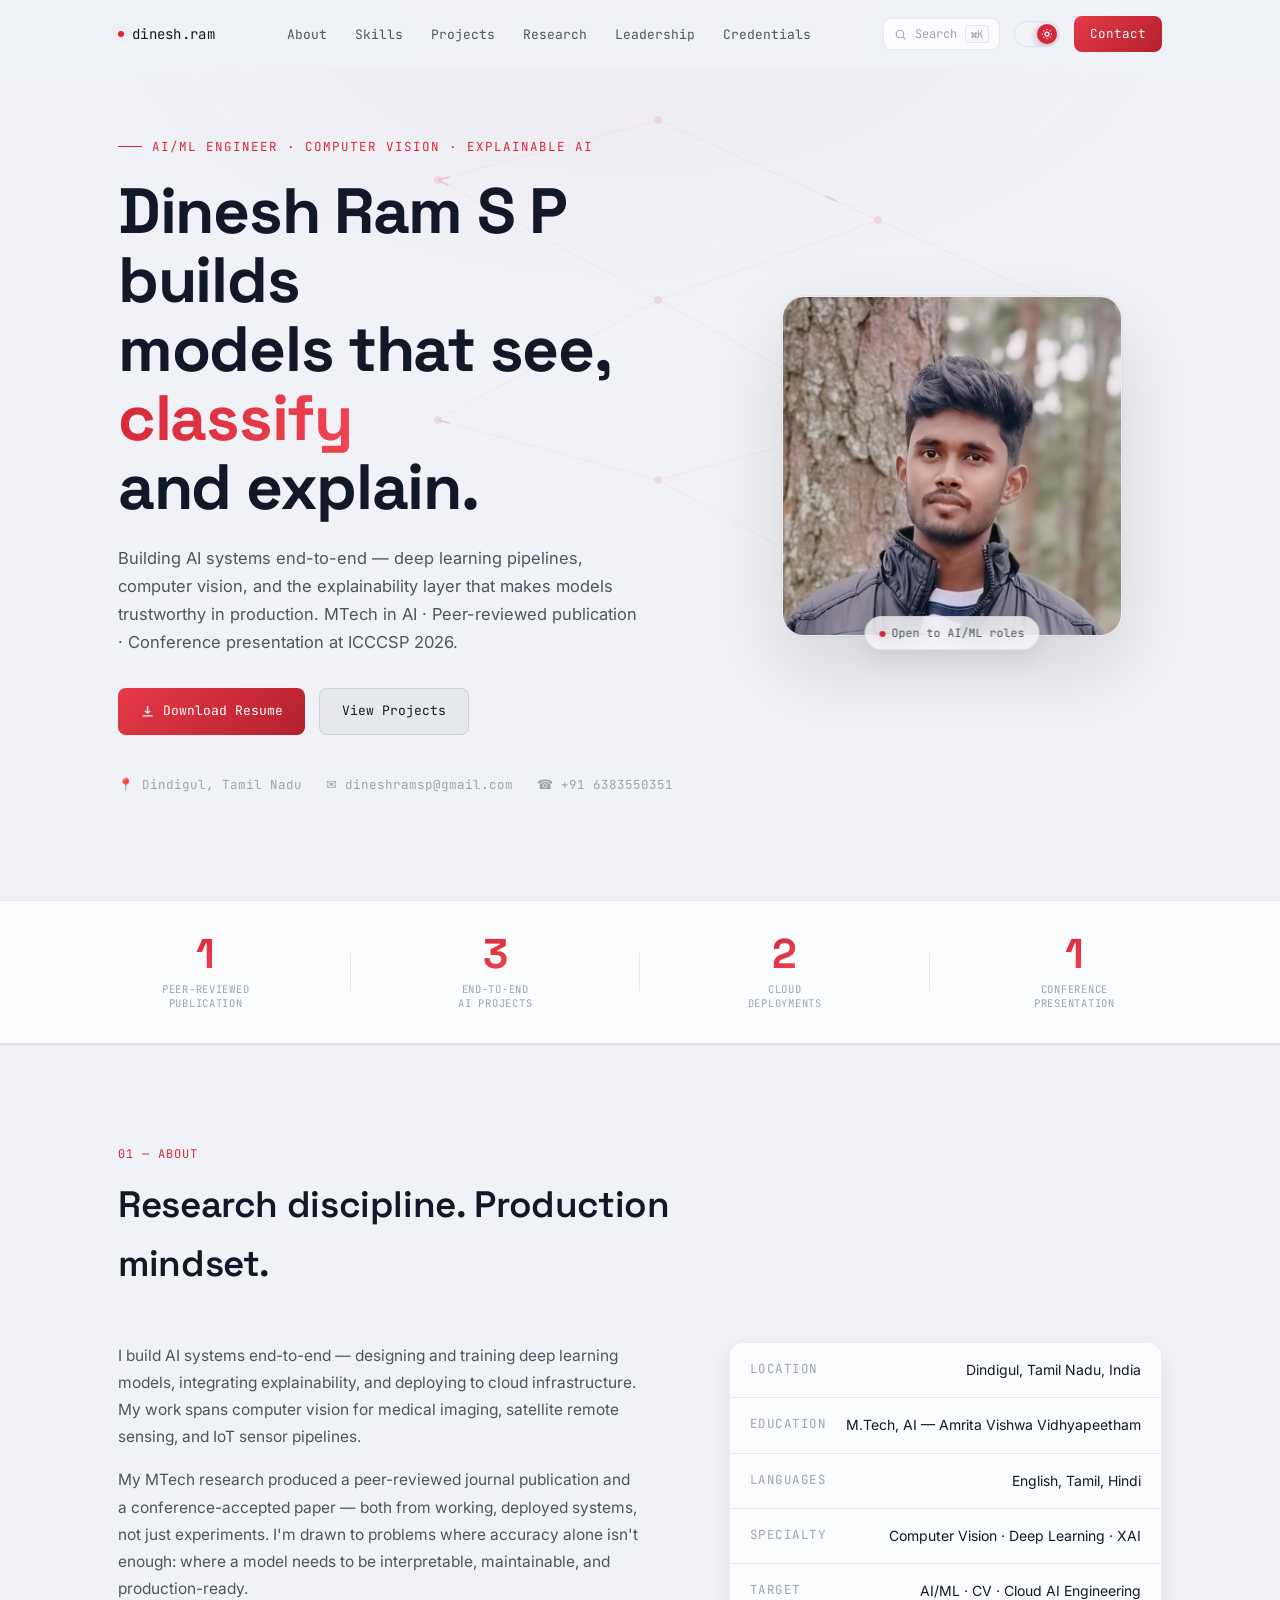
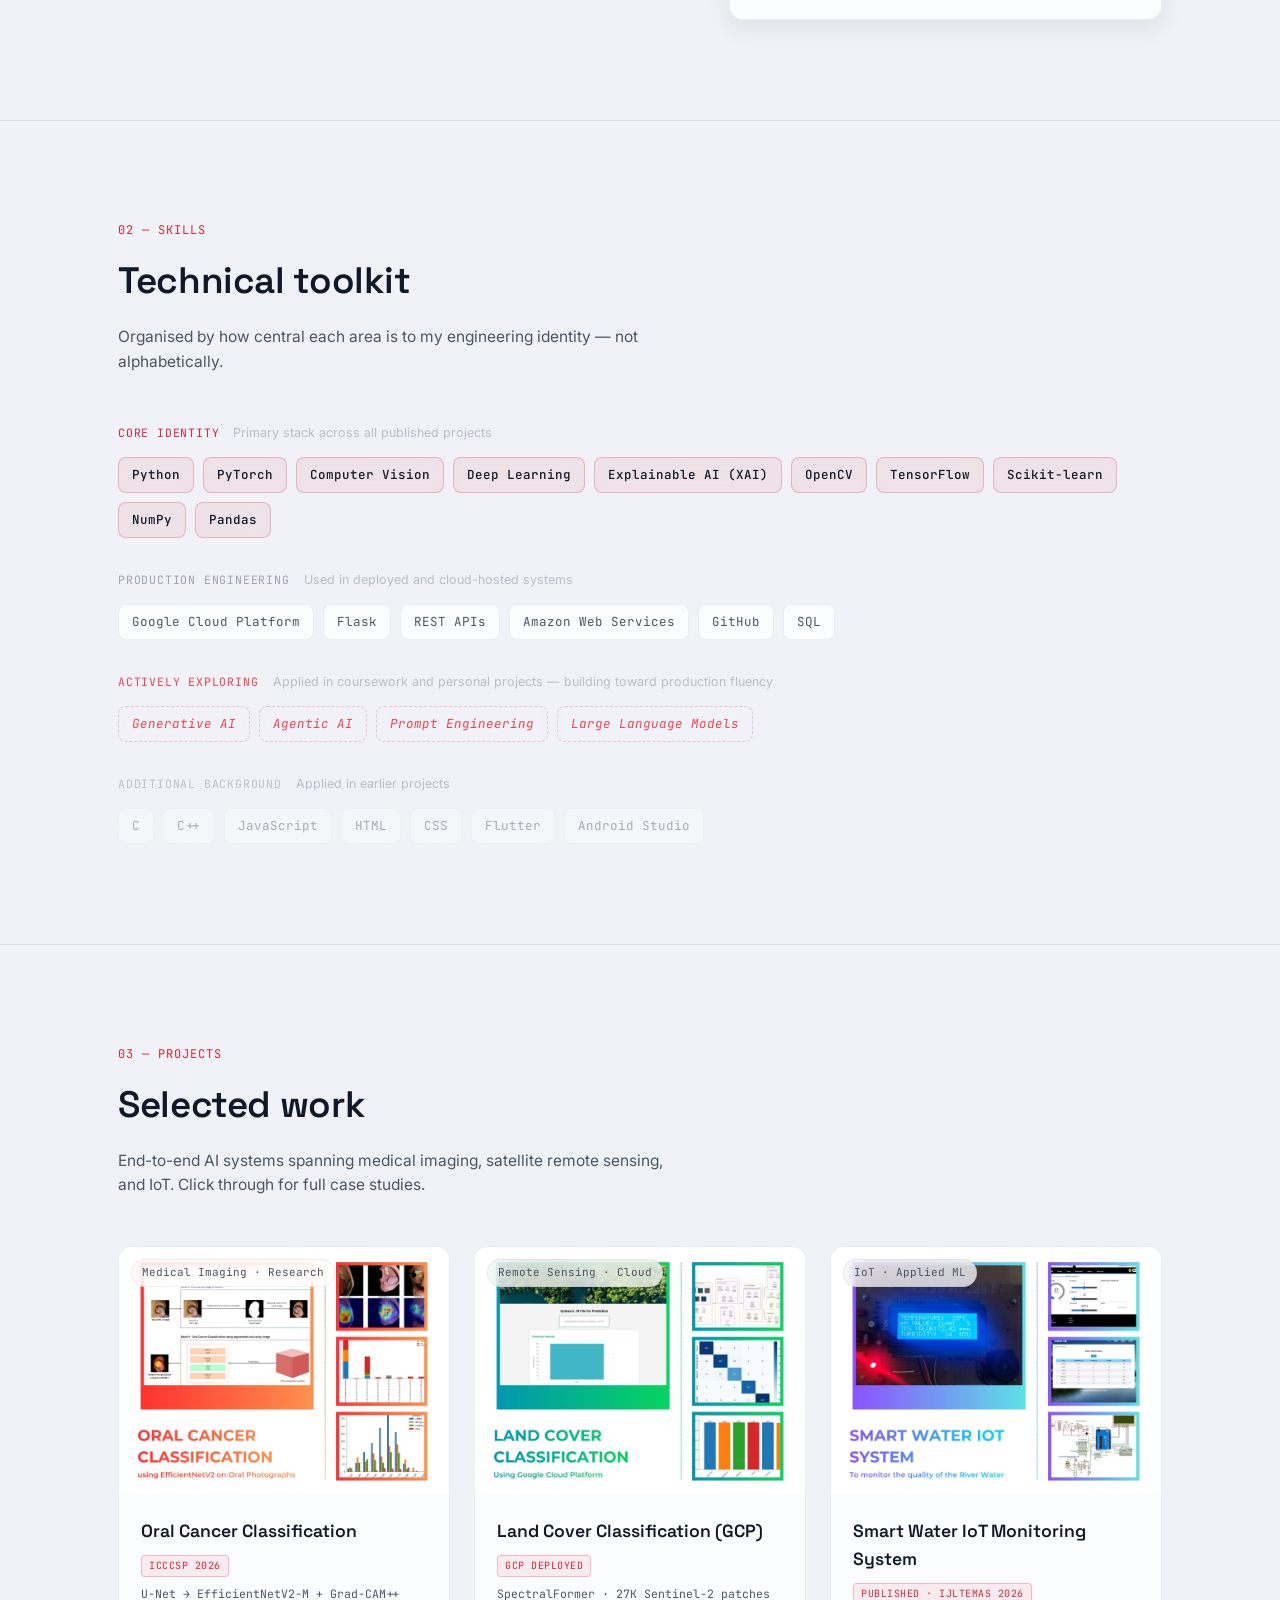
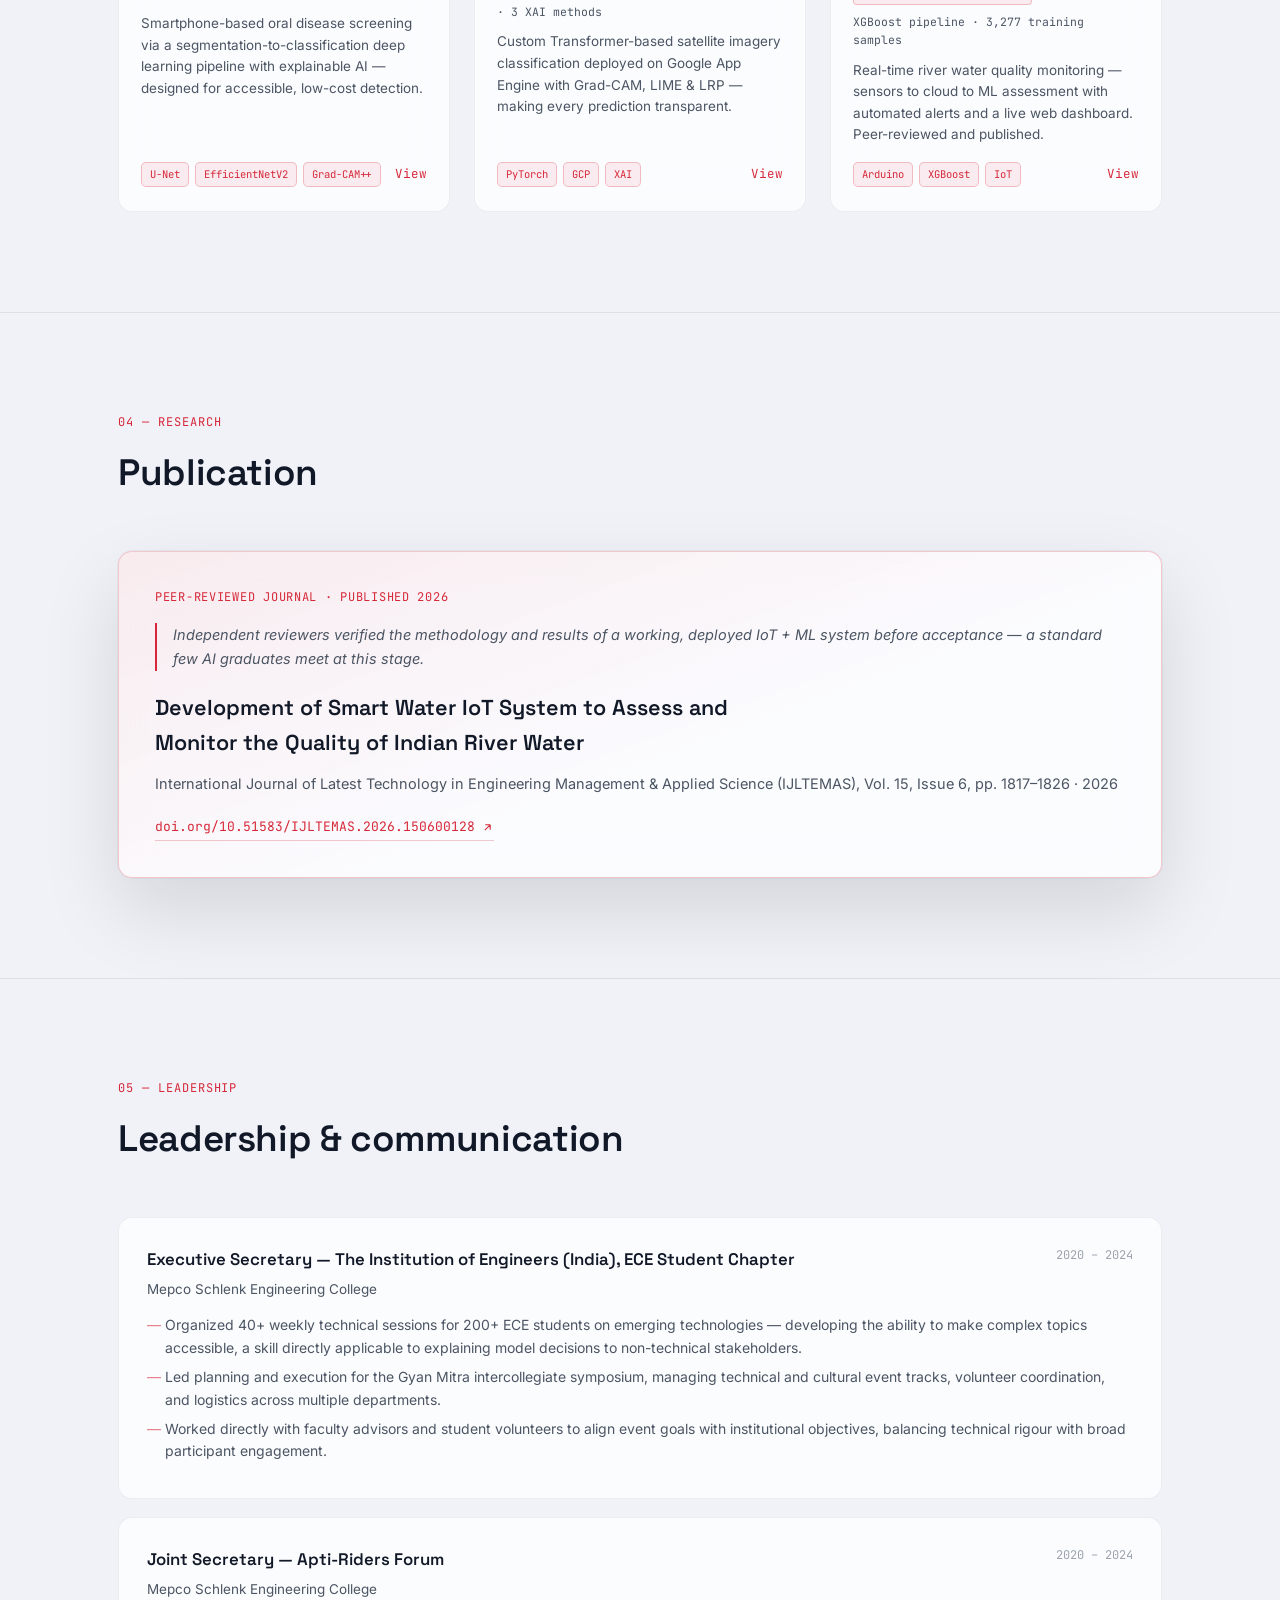
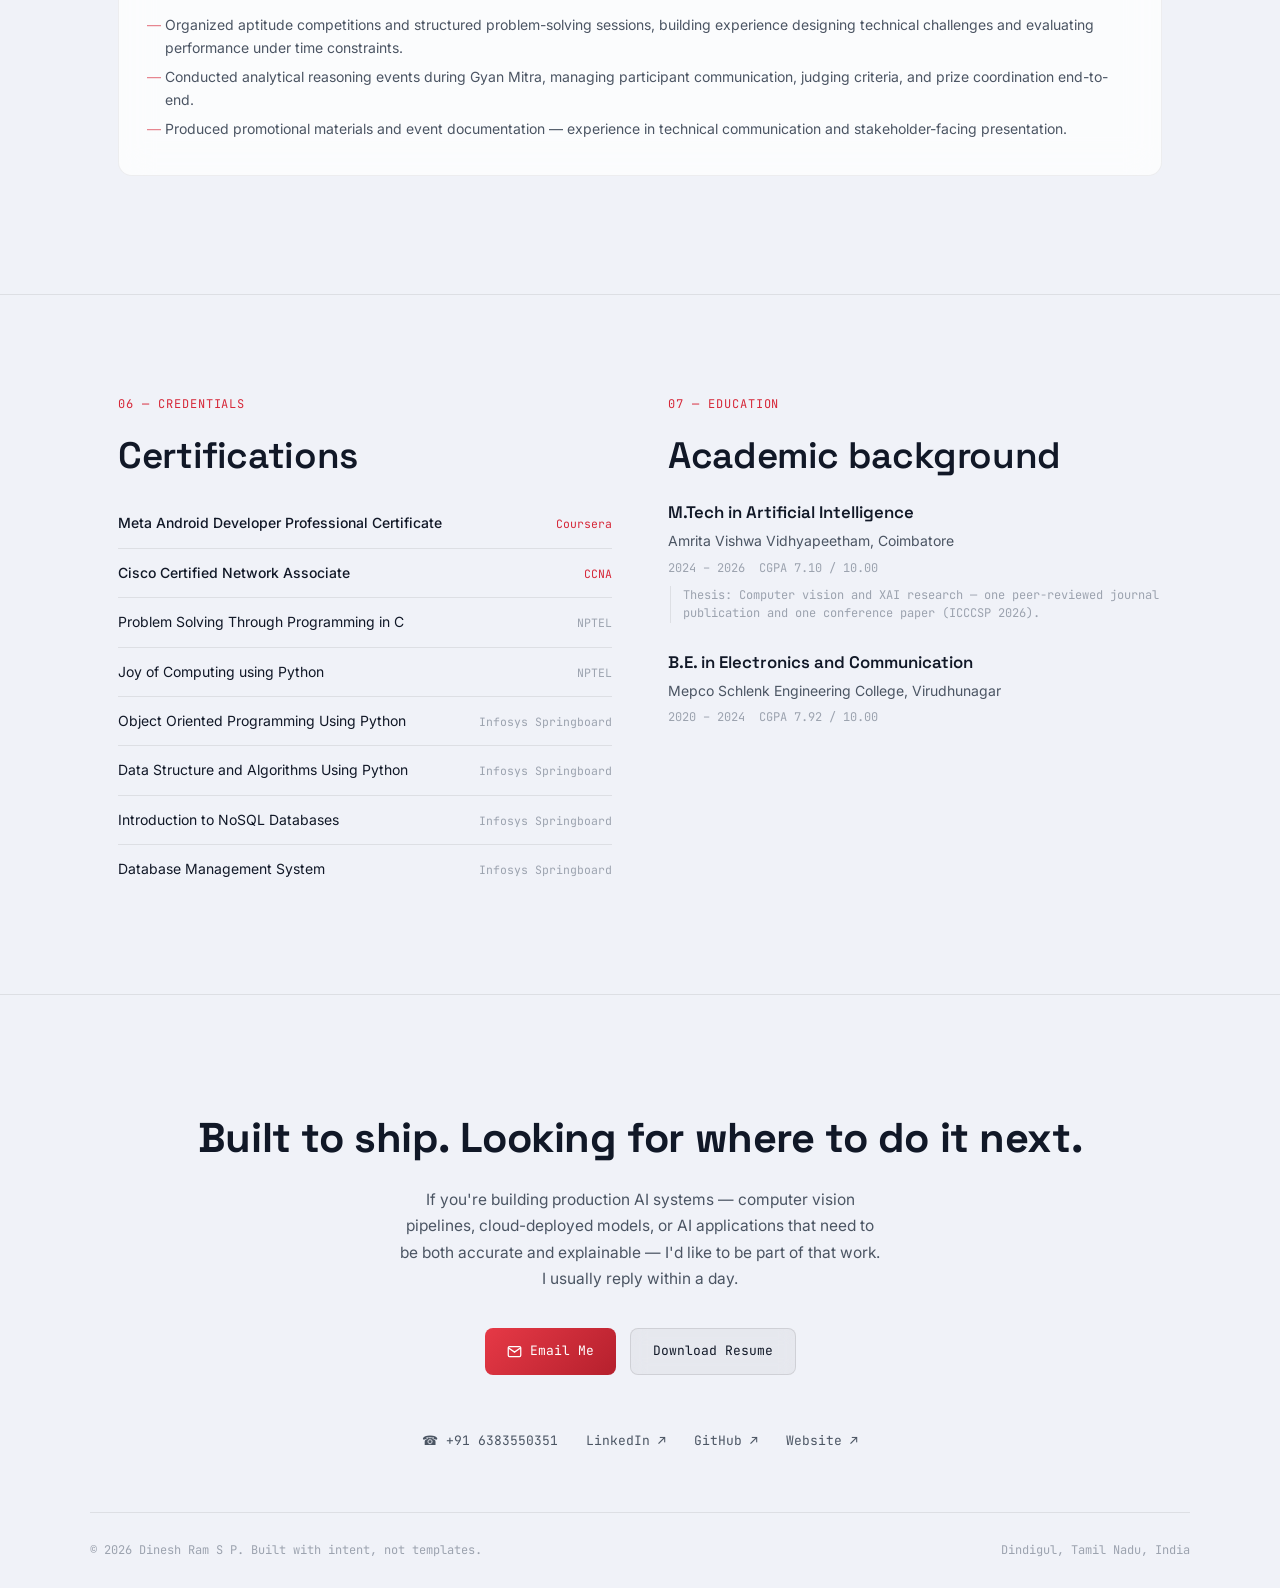
==== commit 459d7906: "redesign: adopt Sathyam Auto Finance design language as visual foundation - Replace teal/cyan identi" ====
--- a/index.html
+++ b/index.html
@@ -25,18 +25,21 @@
     </script>
   </head>
   <body>
-    <div class="ambient-bg" aria-hidden="true">
-      <div class="aurora aurora-a"></div>
-      <div class="aurora aurora-b"></div>
-      <div class="aurora aurora-c"></div>
-    </div>
+    <!-- Interactive grid canvas background -->
+    <canvas id="bg-canvas"></canvas>
+    <!-- Gradient radial overlay -->
+    <div class="bg-gradient"></div>
+    <!-- Theme transition overlay -->
+    <div id="theme-overlay"></div>
+    <!-- Ambient-bg kept for neural SVG in hero (hidden behind canvas) -->
+    <div class="ambient-bg" aria-hidden="true"></div>
     <div id="navMount"></div>
     <main id="top">
 
       <!-- HERO -->
       <section class="hero">
-        <div class="ambient-bg" aria-hidden="true" style="position: absolute">
-          <svg width="900" height="900" viewBox="0 0 900 900" fill="none" style="position:absolute;top:50%;left:60%;transform:translate(-50%,-50%);opacity:0.55;">
+        <div aria-hidden="true" style="position: absolute; inset: 0; overflow: hidden; pointer-events: none;">
+          <svg width="900" height="900" viewBox="0 0 900 900" fill="none" style="position:absolute;top:50%;left:60%;transform:translate(-50%,-50%);opacity:0.28;">
             <g class="neural-pulse-line">
               <line x1="120" y1="180" x2="340" y2="120" /><line x1="120" y1="180" x2="340" y2="300" />
               <line x1="120" y1="420" x2="340" y2="300" /><line x1="120" y1="420" x2="340" y2="480" />
--- a/assets/css/style.css
+++ b/assets/css/style.css
@@ -1,833 +1,943 @@
 /* ============================================================
    DINESH RAM S P — PORTFOLIO STYLESHEET
-   Theme: Electric teal/cyan, dual light+dark mode
+   Design Foundation: Sathyam Auto Finance design language
+   Palette: Deep dark · Crimson accent · Glass surfaces
    ============================================================ */
 
 @view-transition {
   navigation: auto;
 }
 
-:root{
+/* ============================================================
+   DESIGN TOKENS
+   ============================================================ */
+:root {
+  /* Dark theme (default) */
+  --bg: #0d0f14;
+  --bg-grad-a: #0d0f14;
+  --bg-grad-b: #13080e;
+  --bg-grad-c: #0a1020;
+
+  --surface: rgba(18, 20, 28, 0.72);
+  --surface-solid: #12141c;
+  --surface-2: rgba(24, 26, 36, 0.60);
+
+  --card-bg: rgba(18, 20, 28, 0.72);
+  --card-border: rgba(255, 255, 255, 0.07);
+  --card-shadow: 0 32px 80px rgba(0, 0, 0, 0.6), 0 0 0 1px rgba(255, 255, 255, 0.04);
+
+  --border: rgba(255, 255, 255, 0.07);
+  --border-hover: rgba(255, 255, 255, 0.14);
+
+  --text: #f0f0f5;
+  --text-dim: #8b8fa8;
+  --text-dimmer: #555870;
+
+  --accent: #e63946;
+  --accent-glow: rgba(230, 57, 70, 0.35);
+  --accent-dim: rgba(230, 57, 70, 0.12);
+  --accent-line: rgba(230, 57, 70, 0.30);
+  --accent-dark: #b5202d;
+  --accent-light: #ff5f6d;
+
+  --btn-primary-bg: linear-gradient(135deg, #e63946 0%, #c1121f 100%);
+  --btn-secondary-bg: rgba(255, 255, 255, 0.06);
+  --btn-secondary-border: rgba(255, 255, 255, 0.12);
+
+  --grid-glow: rgba(230, 57, 70, 0.9);
+  --grid-base: rgba(255, 255, 255, 0.03);
+
+  --header-bg: rgba(13, 15, 20, 0.85);
+  --header-border: rgba(255, 255, 255, 0.06);
+
+  --shadow: 0 32px 80px rgba(0, 0, 0, 0.6), 0 0 0 1px rgba(255, 255, 255, 0.04);
+  --shadow-sm: 0 8px 32px rgba(0, 0, 0, 0.4);
+  --scrim: rgba(13, 15, 20, 0.85);
+
   --font-display: 'Space Grotesk', sans-serif;
   --font-body: 'Inter', sans-serif;
   --font-mono: 'JetBrains Mono', monospace;
+
   --maxw: 1100px;
+  --radius-sm: 8px;
   --radius: 14px;
-}
-
-/* ---------- DARK THEME (default) ---------- */
-:root,
-html[data-theme="dark"]{
-  --bg: #070B0F;
-  --bg-elevated: #0B1116;
-  --surface: #0F161B;
-  --surface-2: #151E24;
-  --border: #1E2A30;
-  --border-hover: #2C3D45;
-  --text: #EAF6F4;
-  --text-dim: #9BB0AE;
-  --text-dimmer: #637674;
-  --accent: #00E6C3;
-  --accent-2: #2DD4FF;
-  --accent-bright: #5CFFE0;
-  --accent-dim: rgba(0, 230, 195, 0.10);
-  --accent-line: rgba(0, 230, 195, 0.28);
-  --shadow: 0 20px 60px rgba(0,0,0,0.45);
-  --scrim: rgba(4, 8, 10, 0.78);
+  --radius-lg: 22px;
+  --radius-xl: 28px;
 }
 
 /* ---------- LIGHT THEME ---------- */
-html[data-theme="light"]{
-  --bg: #F5FAF9;
-  --bg-elevated: #FFFFFF;
-  --surface: #FFFFFF;
-  --surface-2: #EEF5F4;
-  --border: #DCE7E5;
-  --border-hover: #C3D4D1;
-  --text: #0B1416;
-  --text-dim: #4B5E5B;
-  --text-dimmer: #7C8D8A;
-  --accent: #00A896;
-  --accent-2: #0090C7;
-  --accent-bright: #007566;
-  --accent-dim: rgba(0, 168, 150, 0.08);
-  --accent-line: rgba(0, 168, 150, 0.30);
-  --shadow: 0 20px 50px rgba(15,40,35,0.08);
-  --scrim: rgba(245, 250, 249, 0.82);
-}
-
-*{ margin:0; padding:0; box-sizing:border-box; }
-html{ scroll-behavior:smooth; }
-
-@media (prefers-reduced-motion: reduce){
-  html{ scroll-behavior:auto; }
-  *{ animation-duration:0.01ms !important; animation-iteration-count:1 !important; transition-duration:0.01ms !important; }
-}
-
-body{
-  background:var(--bg);
-  color:var(--text);
-  font-family:var(--font-body);
-  line-height:1.6;
-  -webkit-font-smoothing:antialiased;
-  overflow-x:hidden;
-  transition: background 300ms ease, color 300ms ease;
-}
-
-::selection{ background:var(--accent); color:#04100D; }
-a{ color:inherit; text-decoration:none; }
-img{ max-width:100%; display:block; }
-.wrap{ max-width:var(--maxw); margin:0 auto; padding:0 28px; }
-section{ position:relative; }
-.divider{ height:1px; background:var(--border); border:none; }
-
-:focus-visible{
+html[data-theme="light"] {
+  --bg: #f0f2f8;
+  --bg-grad-a: #e8ecf5;
+  --bg-grad-b: #f5e8ec;
+  --bg-grad-c: #e8f0f8;
+
+  --surface: rgba(255, 255, 255, 0.75);
+  --surface-solid: #ffffff;
+  --surface-2: rgba(248, 248, 255, 0.80);
+
+  --card-bg: rgba(255, 255, 255, 0.75);
+  --card-border: rgba(0, 0, 0, 0.06);
+  --card-shadow: 0 32px 80px rgba(0, 0, 0, 0.12), 0 0 0 1px rgba(0, 0, 0, 0.04);
+
+  --border: rgba(0, 0, 0, 0.08);
+  --border-hover: rgba(0, 0, 0, 0.15);
+
+  --text: #111827;
+  --text-dim: #4b5563;
+  --text-dimmer: #9ca3af;
+
+  --accent: #d62839;
+  --accent-glow: rgba(214, 40, 57, 0.20);
+  --accent-dim: rgba(214, 40, 57, 0.08);
+  --accent-line: rgba(214, 40, 57, 0.25);
+  --accent-dark: #a81e2c;
+  --accent-light: #f04452;
+
+  --btn-primary-bg: linear-gradient(135deg, #e63946 0%, #b5202d 100%);
+  --btn-secondary-bg: rgba(0, 0, 0, 0.04);
+  --btn-secondary-border: rgba(0, 0, 0, 0.10);
+
+  --grid-glow: rgba(59, 130, 246, 0.9);
+  --grid-base: rgba(0, 0, 0, 0.03);
+
+  --header-bg: rgba(240, 242, 248, 0.88);
+  --header-border: rgba(0, 0, 0, 0.07);
+
+  --shadow: 0 32px 80px rgba(0, 0, 0, 0.12), 0 0 0 1px rgba(0, 0, 0, 0.04);
+  --shadow-sm: 0 8px 24px rgba(0, 0, 0, 0.08);
+  --scrim: rgba(240, 242, 248, 0.88);
+}
+
+/* ============================================================
+   RESET & BASE
+   ============================================================ */
+*, *::before, *::after {
+  box-sizing: border-box;
+  margin: 0;
+  padding: 0;
+}
+
+html {
+  font-size: 16px;
+  scroll-behavior: smooth;
+  -webkit-text-size-adjust: 100%;
+}
+
+@media (prefers-reduced-motion: reduce) {
+  html { scroll-behavior: auto; }
+  *, *::before, *::after {
+    animation-duration: 0.01ms !important;
+    animation-iteration-count: 1 !important;
+    transition-duration: 0.01ms !important;
+  }
+}
+
+body {
+  font-family: var(--font-body);
+  background: var(--bg);
+  color: var(--text);
+  min-height: 100dvh;
+  line-height: 1.6;
+  -webkit-font-smoothing: antialiased;
+  overflow-x: hidden;
+  transition: color 0.4s ease, background 0.4s ease;
+}
+
+::selection { background: var(--accent); color: #fff; }
+a { color: inherit; text-decoration: none; }
+img { max-width: 100%; display: block; }
+.wrap { max-width: var(--maxw); margin: 0 auto; padding: 0 28px; }
+section { position: relative; }
+.divider { height: 1px; background: var(--border); border: none; margin: 0; }
+
+:focus-visible {
   outline: 2px solid var(--accent);
   outline-offset: 3px;
   border-radius: 4px;
 }
 
 /* ============================================================
-   AMBIENT BACKGROUND — Aurora blobs + neural pulse graphic
-   ============================================================ */
-.ambient-bg{
-  position:fixed; inset:0; z-index:-1; overflow:hidden; pointer-events:none;
-}
-.aurora{
-  position:absolute; border-radius:50%; filter:blur(70px);
-  opacity: 0.35;
-  will-change: transform;
-}
-html[data-theme="light"] .aurora{ opacity:0.22; filter:blur(90px); }
-
-.aurora-a{
-  width:520px; height:520px; top:-140px; left:-100px;
-  background: radial-gradient(circle, var(--accent) 0%, transparent 70%);
-  animation: driftA 26s ease-in-out infinite alternate;
-}
-.aurora-b{
-  width:600px; height:600px; top:20%; right:-180px;
-  background: radial-gradient(circle, var(--accent-2) 0%, transparent 70%);
-  animation: driftB 32s ease-in-out infinite alternate;
-}
-.aurora-c{
-  width:460px; height:460px; bottom:-160px; left:30%;
-  background: radial-gradient(circle, var(--accent) 0%, transparent 70%);
-  animation: driftC 38s ease-in-out infinite alternate;
-}
-@keyframes driftA{ from{ transform:translate(0,0); } to{ transform:translate(80px, 60px); } }
-@keyframes driftB{ from{ transform:translate(0,0); } to{ transform:translate(-70px, 90px); } }
-@keyframes driftC{ from{ transform:translate(0,0); } to{ transform:translate(60px, -50px); } }
-
-.neural-pulse-line{
-  stroke: var(--accent);
-  stroke-width: 1;
-  opacity:0.35;
-}
-.neural-node{ fill: var(--accent); opacity:0.6; }
-.neural-signal{
-  stroke: var(--accent-bright);
-  stroke-width: 2;
-  stroke-dasharray: 12 400;
-  opacity:0.9;
-  animation: travel 5s linear infinite;
-}
-.neural-signal.d2{ animation-delay:1.4s; stroke:var(--accent-2); }
-.neural-signal.d3{ animation-delay:2.8s; }
-@keyframes travel{
-  0%{ stroke-dashoffset: 400; opacity:0; }
-  8%{ opacity:1; }
-  90%{ opacity:1; }
-  100%{ stroke-dashoffset: 0; opacity:0; }
+   BACKGROUND — Animated Grid Canvas
+   ============================================================ */
+#bg-canvas {
+  position: fixed;
+  inset: 0;
+  width: 100%;
+  height: 100%;
+  z-index: 0;
+  pointer-events: none;
+}
+
+.bg-gradient {
+  position: fixed;
+  inset: 0;
+  z-index: 1;
+  pointer-events: none;
+  background: radial-gradient(
+    ellipse 80% 60% at 50% 0%,
+    rgba(230, 57, 70, 0.06) 0%,
+    transparent 60%
+  ),
+  radial-gradient(
+    ellipse 60% 50% at 100% 100%,
+    rgba(193, 18, 31, 0.04) 0%,
+    transparent 60%
+  );
+  transition: opacity 0.6s ease;
+}
+
+html[data-theme="light"] .bg-gradient {
+  background: radial-gradient(
+    ellipse 80% 60% at 50% 0%,
+    rgba(214, 40, 57, 0.04) 0%,
+    transparent 60%
+  );
+}
+
+/* Theme transition overlay */
+#theme-overlay {
+  position: fixed;
+  inset: -10%;
+  z-index: 9999;
+  border-radius: 50%;
+  transform: scale(0);
+  pointer-events: none;
+}
+#theme-overlay.expanding {
+  transition: transform 0.5s cubic-bezier(0.4, 0, 0.2, 1);
+  transform: scale(3) !important;
 }
 
 /* ============================================================
    NAV
    ============================================================ */
-header.nav{
-  position:fixed; top:0; left:0; right:0; z-index:100;
-  backdrop-filter: blur(14px);
-  background: var(--scrim);
-  border-bottom:1px solid transparent;
-  transition: border-color 250ms ease, background 300ms ease;
-}
-header.nav.scrolled{ border-bottom-color:var(--border); }
-.nav-inner{
-  max-width:var(--maxw); margin:0 auto; padding:16px 28px;
-  display:flex; align-items:center; justify-content:space-between; gap:20px;
-}
-.nav-logo{
-  font-family:var(--font-mono); font-size:14px; letter-spacing:0.02em;
-  color:var(--text); display:flex; align-items:center; gap:8px; white-space:nowrap;
-}
-.nav-logo .dot{ width:6px; height:6px; border-radius:50%; background:var(--accent); box-shadow:0 0 8px var(--accent); }
-.nav-links{ display:flex; gap:28px; list-style:none; }
-.nav-links a{
-  font-size:13px; color:var(--text-dim); font-family:var(--font-mono);
-  position:relative; padding:4px 0; transition:color 200ms ease; white-space:nowrap;
-}
-.nav-links a::after{
-  content:''; position:absolute; left:0; bottom:0; width:0; height:1px;
-  background:var(--accent); transition:width 250ms ease;
-}
-.nav-links a:hover{ color:var(--text); }
-.nav-links a:hover::after{ width:100%; }
-
-.nav-right{ display:flex; align-items:center; gap:14px; }
-
-.search-trigger{
-  font-family:var(--font-mono); font-size:12px; color:var(--text-dimmer);
-  background:var(--surface); border:1px solid var(--border); border-radius:7px;
-  padding:6px 10px; display:flex; align-items:center; gap:8px; cursor:pointer;
-  transition:border-color 200ms ease, color 200ms ease;
-}
-.search-trigger:hover{ border-color:var(--border-hover); color:var(--text-dim); }
-.search-trigger kbd{
-  font-family:var(--font-mono); font-size:10.5px; background:var(--surface-2);
-  border:1px solid var(--border); border-radius:4px; padding:1px 5px;
-}
-
-/* Theme toggle */
-.theme-toggle{
-  position:relative; width:46px; height:26px; border-radius:20px;
-  background:var(--surface-2); border:1px solid var(--border);
-  cursor:pointer; flex-shrink:0;
-  transition: background 250ms ease, border-color 250ms ease;
-}
-.theme-toggle .knob{
-  position:absolute; top:2px; left:2px; width:20px; height:20px; border-radius:50%;
-  background:var(--accent); display:flex; align-items:center; justify-content:center;
-  transition: transform 280ms cubic-bezier(.4,0,.2,1), background 250ms ease;
-  color:#04100D;
-}
-html[data-theme="light"] .theme-toggle .knob{ transform:translateX(20px); }
-.theme-toggle .knob svg{ width:12px; height:12px; }
-
-.nav-cta{
-  font-family:var(--font-mono); font-size:12.5px; color:#04100D;
-  background:var(--accent); padding:8px 16px; border-radius:7px;
-  transition:transform 200ms ease, background 200ms ease;
-  white-space:nowrap;
-}
-.nav-cta:hover{ background:var(--accent-bright); transform:translateY(-1px); }
-.nav-toggle{ display:none; background:none; border:none; color:var(--text); cursor:pointer; }
-
-@media (max-width:900px){
-  .nav-links{ display:none; }
-  .nav-toggle{ display:block; }
-}
-
-.mobile-menu{
-  position:fixed; inset:0; background:var(--bg); z-index:200;
-  display:flex; flex-direction:column; align-items:center; justify-content:center; gap:26px;
-  transform:translateY(-100%); transition:transform 320ms ease;
-}
-.mobile-menu.open{ transform:translateY(0); }
-.mobile-menu a{ font-family:var(--font-mono); font-size:20px; color:var(--text); }
-.mobile-close{ position:absolute; top:24px; right:28px; background:none; border:none; color:var(--text); cursor:pointer; }
-
-/* ============================================================
-   COMMAND PALETTE (Cmd+K)
-   ============================================================ */
-.cmdk-overlay{
-  position:fixed; inset:0; background:var(--scrim); backdrop-filter:blur(6px);
-  z-index:300; display:flex; align-items:flex-start; justify-content:center;
-  padding-top:14vh;
-  opacity:0; pointer-events:none; transition:opacity 200ms ease;
-}
-.cmdk-overlay.open{ opacity:1; pointer-events:auto; }
-.cmdk-panel{
-  width:min(560px, 90vw); background:var(--bg-elevated); border:1px solid var(--border);
-  border-radius:14px; box-shadow:var(--shadow); overflow:hidden;
-  transform:translateY(-10px) scale(0.98); transition:transform 220ms ease;
-}
-.cmdk-overlay.open .cmdk-panel{ transform:translateY(0) scale(1); }
-.cmdk-input-row{ display:flex; align-items:center; gap:10px; padding:16px 18px; border-bottom:1px solid var(--border); }
-.cmdk-input-row svg{ color:var(--text-dimmer); flex-shrink:0; }
-#cmdkInput{
-  flex:1; background:none; border:none; outline:none; color:var(--text);
-  font-family:var(--font-body); font-size:15px;
-}
-#cmdkInput::placeholder{ color:var(--text-dimmer); }
-.cmdk-list{ max-height:340px; overflow-y:auto; padding:8px; }
-.cmdk-item{
-  display:flex; align-items:center; justify-content:space-between; gap:10px;
-  padding:11px 12px; border-radius:8px; cursor:pointer; font-size:14px;
-  color:var(--text-dim);
-}
-.cmdk-item .cmdk-item-label{ display:flex; align-items:center; gap:10px; color:var(--text); }
-.cmdk-item .cmdk-item-tag{ font-family:var(--font-mono); font-size:11px; color:var(--text-dimmer); }
-.cmdk-item.active, .cmdk-item:hover{ background:var(--accent-dim); }
-.cmdk-item.active .cmdk-item-label, .cmdk-item:hover .cmdk-item-label{ color:var(--accent); }
-.cmdk-empty{ padding:24px; text-align:center; color:var(--text-dimmer); font-size:13.5px; }
-
-/* ============================================================
-   HERO (home)
-   ============================================================ */
-.hero{ min-height:100svh; display:flex; align-items:center; padding-top:96px; padding-bottom:64px; }
-.hero-inner{ display:grid; grid-template-columns:1.15fr 0.85fr; gap:56px; align-items:center; }
-@media (max-width:860px){ .hero-inner{ grid-template-columns:1fr; gap:40px; } .hero{ padding-top:110px; } }
-
-.eyebrow{
-  font-family:var(--font-mono); font-size:12.5px; color:var(--accent);
-  letter-spacing:0.08em; text-transform:uppercase;
-  display:flex; align-items:center; gap:10px; margin-bottom:20px;
-}
-.eyebrow .line{ width:24px; height:1px; background:var(--accent); }
-
-h1.hero-title{
-  font-family:var(--font-display); font-weight:600;
-  font-size:clamp(2.4rem, 5.2vw, 4rem); line-height:1.08; letter-spacing:-0.02em;
-  margin-bottom:22px;
-}
-h1.hero-title .accent{
-  background:linear-gradient(100deg, var(--accent), var(--accent-2));
-  -webkit-background-clip:text; background-clip:text; color:transparent;
-}
-.hero-desc{ font-size:16.5px; color:var(--text-dim); max-width:520px; margin-bottom:32px; }
-.hero-actions{ display:flex; gap:14px; flex-wrap:wrap; margin-bottom:40px; }
-
-.btn{
-  font-family:var(--font-mono); font-size:13px; padding:12px 22px; border-radius:9px;
-  display:inline-flex; align-items:center; gap:8px;
-  transition: transform 220ms ease, background 220ms ease, border-color 220ms ease;
-  will-change:transform; cursor:pointer; border:none;
-}
-.btn-primary{ background:linear-gradient(100deg, var(--accent), var(--accent-2)); color:#04100D; }
-.btn-primary:hover{ transform:translateY(-2px); filter:brightness(1.08); }
-.btn-secondary{ background:transparent; color:var(--text); border:1px solid var(--border); }
-.btn-secondary:hover{ border-color:var(--border-hover); transform:translateY(-2px); background:var(--surface); }
-.btn-github{ background:var(--surface-2); color:var(--text); border:1px solid var(--border); }
-.btn-github:hover{ border-color:var(--accent-line); transform:translateY(-2px); }
-
-.hero-meta{ display:flex; gap:24px; flex-wrap:wrap; font-family:var(--font-mono); font-size:12.5px; color:var(--text-dimmer); }
-.hero-meta span{ display:flex; align-items:center; gap:6px; }
-
-.hero-photo-wrap{ position:relative; display:flex; justify-content:center; }
-.hero-photo{
-  width:100%; max-width:340px; aspect-ratio:1/1; border-radius:20px; overflow:hidden;
-  position:relative; border:1px solid var(--border);
-}
-.hero-photo img{ width:100%; height:100%; object-fit:cover; }
-.hero-photo-tag{
-  position:absolute; bottom:-14px; left:50%; transform:translateX(-50%);
-  background:var(--bg-elevated); border:1px solid var(--border);
-  font-family:var(--font-mono); font-size:11.5px; color:var(--text-dim);
-  padding:7px 14px; border-radius:20px; white-space:nowrap; box-shadow:var(--shadow);
-}
-.hero-photo-tag .dot{ display:inline-block; width:6px; height:6px; border-radius:50%; background:var(--accent); margin-right:6px; box-shadow:0 0 6px var(--accent); }
-
-/* ============================================================
-   SECTION HEADERS
-   ============================================================ */
-.section-pad{ padding:100px 0; }
-@media (max-width:700px){ .section-pad{ padding:70px 0; } }
-.section-head{ margin-bottom:48px; max-width:640px; }
-.section-eyebrow{
-  font-family:var(--font-mono); font-size:12px; color:var(--accent);
-  letter-spacing:0.08em; text-transform:uppercase; margin-bottom:12px; display:block;
-}
-h2.section-title{
-  font-family:var(--font-display); font-weight:600;
-  font-size:clamp(1.7rem, 3.2vw, 2.3rem); letter-spacing:-0.01em; margin-bottom:14px;
-}
-.section-desc{ color:var(--text-dim); font-size:15.5px; max-width:560px; }
-
-.reveal{ opacity:0; transform:translateY(16px); transition:opacity 500ms ease, transform 500ms ease; }
-.reveal.in{ opacity:1; transform:translateY(0); }
-@media (prefers-reduced-motion: reduce){ .reveal{ opacity:1; transform:none; transition:none; } }
-
-/* ============================================================
-   ABOUT
-   ============================================================ */
-.about-grid{ display:grid; grid-template-columns:1.3fr 1fr; gap:48px; }
-@media (max-width:800px){ .about-grid{ grid-template-columns:1fr; } }
-.about-text p{ color:var(--text-dim); font-size:15.5px; margin-bottom:16px; max-width:520px; }
-.about-facts{ display:flex; flex-direction:column; border:1px solid var(--border); border-radius:12px; overflow:hidden; }
-.fact-row{ display:flex; justify-content:space-between; gap:16px; padding:16px 20px; border-bottom:1px solid var(--border); font-size:14px; }
-.fact-row:last-child{ border-bottom:none; }
-.fact-label{ color:var(--text-dimmer); font-family:var(--font-mono); font-size:12.5px; }
-.fact-value{ color:var(--text); text-align:right; }
-
-/* ============================================================
-   SKILLS
-   ============================================================ */
-.skills-groups{ display:flex; flex-direction:column; gap:28px; }
-.skill-group-label{
-  font-family:var(--font-mono); font-size:12px; color:var(--text-dimmer);
-  letter-spacing:0.06em; text-transform:uppercase; margin-bottom:12px; display:block;
-}
-.chip-row{ display:flex; flex-wrap:wrap; gap:9px; }
-.chip{
-  font-family:var(--font-mono); font-size:12.5px; color:var(--text-dim);
-  background:var(--surface); border:1px solid var(--border); padding:7px 13px; border-radius:7px;
-  transition: border-color 200ms ease, color 200ms ease, transform 200ms ease, background 200ms ease;
-}
-.chip:hover{ border-color:var(--accent-line); color:var(--text); transform:translateY(-2px); background:var(--surface-2); }
-
-/* ============================================================
-   PROJECT CARDS (home grid, link to detail pages)
-   ============================================================ */
-.projects-grid{ display:grid; grid-template-columns:repeat(auto-fit, minmax(300px, 1fr)); gap:24px; }
-.project-card-link{ display:block; }
-.project-card{
-  border:1px solid var(--border); border-radius:var(--radius); overflow:hidden;
-  background:var(--surface); transition: border-color 250ms ease, transform 250ms ease, box-shadow 250ms ease;
-  height:100%; display:flex; flex-direction:column;
-}
-.project-card:hover{ border-color:var(--border-hover); transform:translateY(-4px); box-shadow:var(--shadow); }
-.project-cover{
-  width:100%; aspect-ratio:4/3; background:var(--surface-2); position:relative; overflow:hidden;
-}
-.project-cover img{ width:100%; height:100%; object-fit:cover; view-transition-name: var(--vt-name, none); }
-.project-cover.img-fallback{
-  display:flex; align-items:center; justify-content:center; flex-direction:column; gap:10px;
-  background: linear-gradient(140deg, var(--accent-dim), var(--surface-2));
-}
-.project-cover.img-fallback::before{
-  content: attr(data-icon); font-size:32px;
-}
-.project-cover.img-fallback::after{
-  content: attr(data-label);
-  font-family:var(--font-mono); font-size:11px; color:var(--text-dimmer); letter-spacing:0.04em;
-}
-.project-cover-tag{
-  position:absolute; top:12px; left:12px; font-family:var(--font-mono); font-size:11px;
-  background:var(--bg-elevated); border:1px solid var(--border); color:var(--text-dim);
-  padding:4px 10px; border-radius:20px;
-}
-.project-card-body{ padding:22px 22px 24px; display:flex; flex-direction:column; gap:10px; flex:1; }
-.project-card-title{ font-family:var(--font-display); font-weight:600; font-size:1.1rem; }
-.project-card-date{ font-family:var(--font-mono); font-size:11.5px; color:var(--text-dimmer); }
-.project-card-desc{ color:var(--text-dim); font-size:13.5px; flex:1; }
-.project-card-footer{ display:flex; align-items:center; justify-content:space-between; margin-top:6px; }
-.project-card-stack{ display:flex; gap:6px; flex-wrap:wrap; }
-.project-card-stack span{
-  font-family:var(--font-mono); font-size:10.5px; color:var(--accent);
-  background:var(--accent-dim); border:1px solid var(--accent-line); padding:3px 8px; border-radius:5px;
-}
-.project-card-arrow{
-  font-family:var(--font-mono); font-size:12.5px; color:var(--accent); display:flex; align-items:center; gap:5px;
-  transition: gap 200ms ease;
-}
-.project-card:hover .project-card-arrow{ gap:9px; }
-
-/* ============================================================
-   PUBLICATION
-   ============================================================ */
-.pub-card{
-  border:1px solid var(--accent-line); border-radius:var(--radius); padding:36px;
-  background:linear-gradient(160deg, var(--accent-dim), transparent 60%); position:relative; overflow:hidden;
-}
-.pub-icon-label{
-  font-family:var(--font-mono); font-size:12px; color:var(--accent);
-  letter-spacing:0.06em; text-transform:uppercase; margin-bottom:16px; display:block;
-}
-.pub-title{ font-family:var(--font-display); font-weight:600; font-size:1.35rem; margin-bottom:12px; max-width:640px; }
-.pub-meta{ color:var(--text-dim); font-size:14.5px; margin-bottom:18px; }
-.pub-doi{
-  font-family:var(--font-mono); font-size:13px; color:var(--accent);
-  display:inline-flex; align-items:center; gap:6px; border-bottom:1px solid var(--accent-line); padding-bottom:2px;
-  transition:border-color 200ms ease;
-}
-.pub-doi:hover{ border-color:var(--accent); }
-
-/* ============================================================
-   LEADERSHIP
-   ============================================================ */
-.lead-card{ border:1px solid var(--border); border-radius:var(--radius); padding:28px; background:var(--surface); margin-bottom:18px; }
-.lead-top{ display:flex; justify-content:space-between; gap:14px; flex-wrap:wrap; margin-bottom:6px; }
-.lead-role{ font-family:var(--font-display); font-weight:600; font-size:1.05rem; }
-.lead-org{ color:var(--text-dim); font-size:13.5px; margin-bottom:14px; }
-.lead-date{ font-family:var(--font-mono); font-size:12px; color:var(--text-dimmer); white-space:nowrap; }
-.lead-bullets{ list-style:none; }
-.lead-bullets li{ color:var(--text-dim); font-size:14px; padding-left:18px; position:relative; margin-bottom:7px; }
-.lead-bullets li::before{ content:'—'; position:absolute; left:0; color:var(--accent); opacity:0.6; }
-
-/* ============================================================
-   CERTS / EDUCATION
-   ============================================================ */
-.split-grid{ display:grid; grid-template-columns:1fr 1fr; gap:56px; }
-@media (max-width:800px){ .split-grid{ grid-template-columns:1fr; gap:48px; } }
-.cert-list{ list-style:none; display:flex; flex-direction:column; }
-.cert-item{ display:flex; justify-content:space-between; gap:12px; align-items:baseline; padding:13px 0; border-bottom:1px solid var(--border); font-size:14px; }
-.cert-item:last-child{ border-bottom:none; }
-.cert-issuer{ font-family:var(--font-mono); font-size:11.5px; color:var(--text-dimmer); white-space:nowrap; padding-left:12px; }
-.edu-item{ margin-bottom:26px; }
-.edu-item:last-child{ margin-bottom:0; }
-.edu-degree{ font-family:var(--font-display); font-weight:600; font-size:1.05rem; margin-bottom:4px; }
-.edu-school{ color:var(--text-dim); font-size:14px; margin-bottom:6px; }
-.edu-meta{ display:flex; gap:14px; font-family:var(--font-mono); font-size:12px; color:var(--text-dimmer); }
-
-/* ============================================================
-   CONTACT / FOOTER
-   ============================================================ */
-.contact-section{ text-align:center; padding:110px 0 60px; }
-.contact-title{ font-family:var(--font-display); font-weight:600; font-size:clamp(1.9rem, 4vw, 2.6rem); letter-spacing:-0.01em; margin-bottom:16px; }
-.contact-desc{ color:var(--text-dim); font-size:15.5px; max-width:480px; margin:0 auto 36px; }
-.contact-actions{ display:flex; gap:14px; justify-content:center; flex-wrap:wrap; margin-bottom:56px; }
-.contact-links{ display:flex; justify-content:center; gap:28px; flex-wrap:wrap; font-family:var(--font-mono); font-size:13px; color:var(--text-dim); }
-.contact-links a{ display:flex; align-items:center; gap:7px; transition:color 200ms ease; }
-.contact-links a:hover{ color:var(--accent); }
-
-footer.site-footer{ border-top:1px solid var(--border); padding:28px 0; display:flex; justify-content:space-between; align-items:center; flex-wrap:wrap; gap:12px; }
-.footer-note{ font-family:var(--font-mono); font-size:12px; color:var(--text-dimmer); }
-
-/* ============================================================
-   PROJECT DETAIL PAGES
-   ============================================================ */
-.proj-hero{ padding:130px 0 60px; }
-.proj-breadcrumb{
-  font-family:var(--font-mono); font-size:12.5px; color:var(--text-dimmer);
-  display:flex; align-items:center; gap:8px; margin-bottom:28px;
-}
-.proj-breadcrumb a{ color:var(--text-dim); transition:color 200ms ease; }
-.proj-breadcrumb a:hover{ color:var(--accent); }
-
-.proj-tag{
-  display:inline-block; font-family:var(--font-mono); font-size:11.5px; color:var(--accent);
-  background:var(--accent-dim); border:1px solid var(--accent-line); padding:5px 12px; border-radius:20px;
-  margin-bottom:18px;
-}
-.proj-title{
-  font-family:var(--font-display); font-weight:600; font-size:clamp(1.9rem, 4.4vw, 3rem);
-  letter-spacing:-0.02em; line-height:1.12; margin-bottom:20px; max-width:800px;
-}
-.proj-summary{ font-size:16px; color:var(--text-dim); max-width:680px; margin-bottom:28px; }
-.proj-meta-row{ display:flex; gap:28px; flex-wrap:wrap; margin-bottom:32px; }
-.proj-meta-item{ display:flex; flex-direction:column; gap:4px; }
-.proj-meta-item span:first-child{ font-family:var(--font-mono); font-size:11px; color:var(--text-dimmer); text-transform:uppercase; letter-spacing:0.06em; }
-.proj-meta-item span:last-child{ font-size:14px; color:var(--text); }
-.proj-actions{ display:flex; gap:14px; flex-wrap:wrap; margin-bottom:44px; }
-
-.proj-cover-hero{
-  width:100%; border-radius:var(--radius); overflow:hidden; border:1px solid var(--border);
-  aspect-ratio:16/9; background:var(--surface-2); margin-bottom:8px;
-}
-.proj-cover-hero img{ width:100%; height:100%; object-fit:cover; }
-.proj-cover-hero.img-fallback{
-  display:flex; align-items:center; justify-content:center; flex-direction:column; gap:12px;
-  background:linear-gradient(140deg, var(--accent-dim), var(--surface-2));
-}
-.proj-cover-hero.img-fallback::before{ content:attr(data-icon); font-size:48px; }
-.proj-cover-hero.img-fallback::after{ content:attr(data-label); font-family:var(--font-mono); font-size:12px; color:var(--text-dimmer); }
-
-.proj-body{ max-width:760px; margin:0 auto; }
-.proj-section{ margin-bottom:56px; }
-.proj-section h2{ font-family:var(--font-display); font-weight:600; font-size:1.5rem; margin-bottom:16px; letter-spacing:-0.01em; }
-.proj-section p{ color:var(--text-dim); font-size:15.5px; margin-bottom:14px; }
-.proj-section ul{ list-style:none; margin-bottom:14px; }
-.proj-section ul li{ color:var(--text-dim); font-size:15px; padding-left:20px; position:relative; margin-bottom:10px; }
-.proj-section ul li::before{ content:'—'; position:absolute; left:0; color:var(--accent); }
-
-.proj-figure{ margin:26px 0; }
-.proj-figure img{ width:100%; border-radius:12px; border:1px solid var(--border); }
-.proj-figure figcaption{ font-family:var(--font-mono); font-size:12px; color:var(--text-dimmer); margin-top:10px; text-align:center; }
-
-.proj-gallery{ display:grid; grid-template-columns:1fr 1fr; gap:16px; margin:26px 0; }
-.proj-gallery.single{ grid-template-columns:1fr; }
-@media (max-width:700px){ .proj-gallery{ grid-template-columns:1fr; } }
-.proj-gallery img{ width:100%; border-radius:12px; border:1px solid var(--border); }
-
-.proj-table{ width:100%; border-collapse:collapse; margin:20px 0; font-size:14px; }
-.proj-table th, .proj-table td{ text-align:left; padding:10px 14px; border-bottom:1px solid var(--border); }
-.proj-table th{ font-family:var(--font-mono); font-size:11.5px; color:var(--text-dimmer); text-transform:uppercase; letter-spacing:0.04em; }
-.proj-table td{ color:var(--text-dim); }
-
-.stack-row{ display:flex; flex-wrap:wrap; gap:8px; margin-bottom:6px; }
-.stack-tag{
-  font-family:var(--font-mono); font-size:11.5px; color:var(--accent);
-  background:var(--accent-dim); border:1px solid var(--accent-line); padding:5px 10px; border-radius:6px;
-}
-
-.proj-nav-footer{
-  display:flex; justify-content:space-between; align-items:center; gap:16px; flex-wrap:wrap;
-  padding:32px 0 60px; max-width:760px; margin:0 auto;
-}
-.proj-nav-footer a{
-  font-family:var(--font-mono); font-size:13px; color:var(--text-dim);
-  display:flex; align-items:center; gap:8px; transition:color 200ms ease;
-}
-.proj-nav-footer a:hover{ color:var(--accent); }
-
-.callout{
-  border:1px solid var(--accent-line); background:var(--accent-dim); border-radius:12px;
-  padding:20px 22px; margin:20px 0;
-}
-.callout p{ margin:0; color:var(--text); font-size:14.5px; }
-.callout a{ color:var(--accent); border-bottom:1px solid var(--accent-line); }
-
-/* ============================================================
-   STATS STRIP — hero → about bridge
-   ============================================================ */
-.stats-strip{
-  border-top:1px solid var(--border); border-bottom:1px solid var(--border);
-  padding:32px 0; background:var(--bg-elevated);
-}
-.stats-inner{
-  display:flex; align-items:center; justify-content:space-around; gap:24px; flex-wrap:wrap;
-}
-.stat-item{
-  display:flex; flex-direction:column; align-items:center; gap:7px;
-  text-align:center; min-width:110px;
-}
-.stat-number{
-  font-family:var(--font-display); font-weight:700;
-  font-size:clamp(1.9rem, 3.6vw, 2.6rem); line-height:1;
-  background:linear-gradient(100deg, var(--accent), var(--accent-2));
-  -webkit-background-clip:text; background-clip:text; color:transparent;
-}
-.stat-label{
-  font-family:var(--font-mono); font-size:10.5px; color:var(--text-dimmer);
-  text-transform:uppercase; letter-spacing:0.07em; line-height:1.4;
-}
-.stat-divider{
-  width:1px; height:38px; background:var(--border); flex-shrink:0;
-}
-@media (max-width:640px){
-  .stats-inner{ justify-content:center; gap:12px; }
-  .stat-divider{ display:none; }
-  .stat-item{ min-width:130px; }
-}
-
-/* ============================================================
-   SKILLS — TIERED HIERARCHY
-   ============================================================ */
-.skills-tiers{ display:flex; flex-direction:column; gap:32px; }
-.skill-tier{ display:flex; flex-direction:column; gap:14px; }
-.skill-tier-header{
-  display:flex; align-items:baseline; gap:14px; flex-wrap:wrap;
-}
-.skill-tier-label{
-  font-family:var(--font-mono); font-size:11.5px; color:var(--text-dimmer);
-  letter-spacing:0.07em; text-transform:uppercase;
-}
-.skill-tier-label--core{ color:var(--accent); }
-.skill-tier-label--explore{ color:var(--accent-2); }
-.skill-tier-label--dim{ opacity:0.6; }
-.skill-tier-desc{
-  font-size:12.5px; color:var(--text-dimmer); opacity:0.65;
-}
-
-/* Core identity chips — stronger visual weight */
-.chip--core{
-  border-color:var(--accent-line);
-  color:var(--text);
-  background:var(--accent-dim);
-  font-weight:500;
-}
-.chip--core:hover{
-  border-color:var(--accent); color:var(--accent); background:var(--accent-dim);
-  transform:translateY(-2px);
-}
-
-/* Exploring chips — dashed border, italic, distinct colour */
-.chip--explore{
-  border-style:dashed;
-  border-color:rgba(45,212,255,0.35);
-  color:var(--accent-2);
-  background:transparent;
-  font-style:italic;
-}
-.chip--explore:hover{
-  border-style:solid;
-  border-color:var(--accent-2);
-  background:rgba(45,212,255,0.07);
-  transform:translateY(-2px);
-}
-
-/* Adjacent / background skills — dimmed */
-.chip--dim{ opacity:0.45; }
-.chip--dim:hover{ opacity:0.85; transform:translateY(-2px); }
-
-/* ============================================================
-   PROJECT CARD — OUTCOME LINE + BADGE
-   ============================================================ */
-.project-card-outcome{
-  font-family:var(--font-mono); font-size:11.5px; color:var(--text-dim);
-  display:flex; align-items:center; gap:8px; flex-wrap:wrap;
-  min-height:22px;
-}
-.outcome-badge{
-  font-family:var(--font-mono); font-size:10px; color:var(--accent);
-  background:var(--accent-dim); border:1px solid var(--accent-line);
-  padding:2px 7px; border-radius:4px; text-transform:uppercase;
-  letter-spacing:0.05em; white-space:nowrap; flex-shrink:0;
-}
-
-/* ============================================================
-   PUBLICATION — ACHIEVEMENT STATEMENT
-   ============================================================ */
-.pub-achievement{
-  font-size:14.5px; color:var(--text-dim); margin-bottom:20px;
-  border-left:2px solid var(--accent); padding-left:16px;
-  line-height:1.65; font-style:italic;
-}
-
-/* ============================================================
-   CERTIFICATIONS — FEATURED ITEMS
-   ============================================================ */
-.cert-item--featured .cert-name{ color:var(--text); font-weight:500; }
-.cert-issuer--featured{ color:var(--accent) !important; }
-
-/* ============================================================
-   SECTION TITLE — COMPACT BOTTOM MARGIN
-   ============================================================ */
-.section-title--compact{ margin-bottom:24px; }
-
-/* ============================================================
-   EDUCATION — CONTEXT NOTE
-   ============================================================ */
-.edu-note{
-  font-family:var(--font-mono); font-size:12px; color:var(--text-dimmer);
-  margin-top:8px; line-height:1.55; border-left:1px solid var(--border);
-  padding-left:12px; margin-left:2px;
-}
-
-/* ============================================================
-   HERO META — LINKS (phone & email now clickable)
-   ============================================================ */
-.hero-meta a{
-  color:var(--text-dimmer); transition:color 200ms ease; display:flex; align-items:center; gap:6px;
-}
-.hero-meta a:hover{ color:var(--accent); }
-
-/* ============================================================
-   MOTION DESIGN & INTERACTION ENHANCEMENTS
-   ============================================================ */
-
-/* ---------- BACKGROUND AURORA CANVAS ---------- */
-.aurora-canvas{
-  position:fixed; inset:0; width:100%; height:100%;
-  pointer-events:none; z-index:-1; opacity:0.42;
-  filter: blur(55px);
-  will-change: transform, opacity;
-  transition: opacity 600ms ease, filter 600ms ease;
-}
-html[data-theme="light"] .aurora-canvas{ opacity:0.25; filter: blur(65px); }
-
-/* Hide static SVG aurora blobs when canvas is active */
-.ambient-bg canvas + .aurora{ display:none; }
-
-/* ---------- HEADER STICKY & HIDE/REVEAL ---------- */
-header.nav{
+header.nav {
+  position: fixed;
+  top: 0; left: 0; right: 0;
+  z-index: 100;
+  background: var(--header-bg);
+  backdrop-filter: blur(20px) saturate(180%);
+  -webkit-backdrop-filter: blur(20px) saturate(180%);
+  border-bottom: 1px solid transparent;
   will-change: transform, background, backdrop-filter;
   transition: transform 380ms cubic-bezier(0.16, 1, 0.3, 1),
               background 300ms ease,
-              border-color 300ms ease,
-              backdrop-filter 300ms ease;
-}
-header.nav.nav-hidden{
-  transform: translateY(-110%);
-}
-header.nav.scrolled{
-  border-bottom-color: var(--border);
-  background: var(--scrim);
-  backdrop-filter: blur(18px);
-}
-
-/* Active Nav Indicator */
-.nav-links a.active{
+              border-color 300ms ease;
+}
+header.nav.scrolled { border-bottom-color: var(--header-border); }
+header.nav.nav-hidden { transform: translateY(-110%); }
+
+.nav-inner {
+  max-width: var(--maxw);
+  margin: 0 auto;
+  padding: 16px 28px;
+  display: flex;
+  align-items: center;
+  justify-content: space-between;
+  gap: 20px;
+}
+
+.nav-logo {
+  font-family: var(--font-mono);
+  font-size: 14px;
+  letter-spacing: 0.02em;
   color: var(--text);
-  font-weight: 500;
-}
-.nav-links a.active::after{
+  display: flex;
+  align-items: center;
+  gap: 8px;
+  white-space: nowrap;
+}
+.nav-logo .dot {
+  width: 6px; height: 6px;
+  border-radius: 50%;
+  background: var(--accent);
+  box-shadow: 0 0 8px var(--accent-glow);
+  animation: pulse-dot 3s ease-in-out infinite;
+}
+@keyframes pulse-dot {
+  0%, 100% { box-shadow: 0 0 8px var(--accent-glow); }
+  50% { box-shadow: 0 0 16px var(--accent-glow), 0 0 32px var(--accent-dim); }
+}
+
+.nav-links {
+  display: flex;
+  gap: 28px;
+  list-style: none;
+}
+.nav-links a {
+  font-family: var(--font-mono);
+  font-size: 13px;
+  color: var(--text-dim);
+  position: relative;
+  padding: 4px 0;
+  transition: color 200ms ease;
+  white-space: nowrap;
+}
+.nav-links a::after {
+  content: '';
+  position: absolute;
+  left: 0; bottom: 0;
+  width: 0; height: 1px;
+  background: var(--accent);
+  transition: width 250ms ease;
+}
+.nav-links a:hover { color: var(--text); }
+.nav-links a:hover::after { width: 100%; }
+.nav-links a.active {
+  color: var(--text);
+}
+.nav-links a.active::after {
   width: 100%;
+  box-shadow: 0 0 8px var(--accent-glow);
+}
+
+.nav-right { display: flex; align-items: center; gap: 14px; }
+
+.search-trigger {
+  font-family: var(--font-mono);
+  font-size: 12px;
+  color: var(--text-dimmer);
+  background: var(--surface);
+  border: 1px solid var(--border);
+  border-radius: var(--radius-sm);
+  padding: 6px 10px;
+  display: flex;
+  align-items: center;
+  gap: 8px;
+  cursor: pointer;
+  transition: border-color 200ms ease, color 200ms ease;
+}
+.search-trigger:hover { border-color: var(--border-hover); color: var(--text-dim); }
+.search-trigger kbd {
+  font-family: var(--font-mono);
+  font-size: 10.5px;
+  background: var(--surface-2);
+  border: 1px solid var(--border);
+  border-radius: 4px;
+  padding: 1px 5px;
+}
+
+/* Theme toggle */
+.theme-toggle {
+  position: relative;
+  width: 46px; height: 26px;
+  border-radius: 20px;
+  background: rgba(255, 255, 255, 0.08);
+  border: 1px solid var(--border);
+  cursor: pointer;
+  flex-shrink: 0;
+  overflow: hidden;
+  transition: background 250ms ease, border-color 250ms ease, box-shadow 250ms ease;
+}
+.theme-toggle:hover {
+  border-color: var(--accent-line);
+  box-shadow: 0 0 12px var(--accent-dim);
+}
+.theme-toggle .knob {
+  position: absolute;
+  top: 2px; left: 2px;
+  width: 20px; height: 20px;
+  border-radius: 50%;
   background: var(--accent);
-  box-shadow: 0 0 8px var(--accent);
-}
-
-/* Mobile Menu Staggered Animation */
-.mobile-menu{
+  display: flex;
+  align-items: center;
+  justify-content: center;
+  box-shadow: 0 2px 8px rgba(0, 0, 0, 0.3);
+  transition: transform 280ms cubic-bezier(0.4, 0, 0.2, 1), background 250ms ease;
+  color: #fff;
+}
+html[data-theme="light"] .theme-toggle .knob { transform: translateX(20px); }
+.theme-toggle:active .knob { transform: scale(0.9) !important; }
+html[data-theme="light"] .theme-toggle:active .knob { transform: translateX(20px) scale(0.9) !important; }
+.theme-toggle .knob svg { width: 12px; height: 12px; }
+
+.nav-cta {
+  font-family: var(--font-mono);
+  font-size: 12.5px;
+  color: #fff;
+  background: var(--btn-primary-bg);
+  padding: 8px 16px;
+  border-radius: var(--radius-sm);
+  white-space: nowrap;
+  position: relative;
+  overflow: hidden;
+  transition: transform 200ms ease, box-shadow 200ms ease;
+}
+.nav-cta:hover {
+  transform: translateY(-1px);
+  box-shadow: 0 6px 20px var(--accent-glow);
+}
+
+.nav-toggle { display: none; background: none; border: none; color: var(--text); cursor: pointer; }
+
+@media (max-width: 900px) {
+  .nav-links { display: none; }
+  .nav-toggle { display: block; }
+}
+
+.mobile-menu {
+  position: fixed;
+  inset: 0;
+  background: var(--bg);
+  z-index: 200;
+  display: flex;
+  flex-direction: column;
+  align-items: center;
+  justify-content: center;
+  gap: 26px;
+  transform: translateY(-100%);
+  opacity: 0;
+  pointer-events: none;
   backdrop-filter: blur(20px);
   transition: transform 380ms cubic-bezier(0.16, 1, 0.3, 1), opacity 300ms ease;
-  opacity: 0;
-  pointer-events: none;
-}
-.mobile-menu.open{
-  opacity: 1;
-  pointer-events: auto;
-}
-.mobile-menu a{
+}
+.mobile-menu.open { transform: translateY(0); opacity: 1; pointer-events: auto; }
+.mobile-menu a {
+  font-family: var(--font-mono);
+  font-size: 20px;
+  color: var(--text);
   opacity: 0;
   transform: translateY(24px);
   transition: opacity 300ms ease, transform 350ms cubic-bezier(0.16, 1, 0.3, 1);
 }
-.mobile-menu.open a{
-  opacity: 1;
-  transform: translateY(0);
-}
-.mobile-menu.open a:nth-child(2){ transition-delay: 50ms; }
-.mobile-menu.open a:nth-child(3){ transition-delay: 90ms; }
-.mobile-menu.open a:nth-child(4){ transition-delay: 130ms; }
-.mobile-menu.open a:nth-child(5){ transition-delay: 170ms; }
-.mobile-menu.open a:nth-child(6){ transition-delay: 210ms; }
-.mobile-menu.open a:nth-child(7){ transition-delay: 250ms; }
-.mobile-menu.open a:nth-child(8){ transition-delay: 290ms; }
-
-/* ---------- THEME TOGGLE ICON MORPH & GLOW ---------- */
-.theme-toggle{
+.mobile-menu.open a { opacity: 1; transform: translateY(0); }
+.mobile-menu.open a:nth-child(2) { transition-delay: 50ms; }
+.mobile-menu.open a:nth-child(3) { transition-delay: 90ms; }
+.mobile-menu.open a:nth-child(4) { transition-delay: 130ms; }
+.mobile-menu.open a:nth-child(5) { transition-delay: 170ms; }
+.mobile-menu.open a:nth-child(6) { transition-delay: 210ms; }
+.mobile-menu.open a:nth-child(7) { transition-delay: 250ms; }
+.mobile-menu.open a:nth-child(8) { transition-delay: 290ms; }
+.mobile-close { position: absolute; top: 24px; right: 28px; background: none; border: none; color: var(--text); cursor: pointer; }
+
+/* ============================================================
+   COMMAND PALETTE (Cmd+K)
+   ============================================================ */
+.cmdk-overlay {
+  position: fixed;
+  inset: 0;
+  background: rgba(13, 15, 20, 0.7);
+  backdrop-filter: blur(8px);
+  z-index: 300;
+  display: flex;
+  align-items: flex-start;
+  justify-content: center;
+  padding-top: 14vh;
+  opacity: 0;
+  pointer-events: none;
+  transition: opacity 200ms ease;
+}
+.cmdk-overlay.open { opacity: 1; pointer-events: auto; }
+.cmdk-panel {
+  width: min(560px, 90vw);
+  background: var(--card-bg);
+  backdrop-filter: blur(24px) saturate(180%);
+  -webkit-backdrop-filter: blur(24px) saturate(180%);
+  border: 1px solid var(--card-border);
+  border-radius: var(--radius);
+  box-shadow: var(--card-shadow);
   overflow: hidden;
-  will-change: transform;
-}
-.theme-toggle:hover{
-  border-color: var(--accent-line);
-  box-shadow: 0 0 12px var(--accent-dim);
-}
-.theme-toggle .knob{
-  box-shadow: 0 2px 8px rgba(0,0,0,0.3);
-  will-change: transform;
-}
-.theme-toggle:active .knob{
-  transform: scale(0.9) !important;
-}
-
-/* ---------- BUTTON INTERACTIONS (AWS-grade Magnetic & Spotlight) ---------- */
-.btn, .nav-cta, .search-trigger{
+  transform: translateY(-12px) scale(0.97);
+  transition: transform 220ms cubic-bezier(0.16, 1, 0.3, 1);
+}
+.cmdk-overlay.open .cmdk-panel { transform: translateY(0) scale(1); }
+.cmdk-input-row {
+  display: flex;
+  align-items: center;
+  gap: 10px;
+  padding: 16px 18px;
+  border-bottom: 1px solid var(--border);
+}
+.cmdk-input-row svg { color: var(--text-dimmer); flex-shrink: 0; }
+#cmdkInput {
+  flex: 1;
+  background: none;
+  border: none;
+  outline: none;
+  color: var(--text);
+  font-family: var(--font-body);
+  font-size: 15px;
+}
+#cmdkInput::placeholder { color: var(--text-dimmer); }
+.cmdk-list { max-height: 340px; overflow-y: auto; padding: 8px; }
+.cmdk-item {
+  display: flex;
+  align-items: center;
+  justify-content: space-between;
+  gap: 10px;
+  padding: 11px 12px;
+  border-radius: var(--radius-sm);
+  cursor: pointer;
+  font-size: 14px;
+  color: var(--text-dim);
+  transition: background 150ms ease;
+}
+.cmdk-item .cmdk-item-label { display: flex; align-items: center; gap: 10px; color: var(--text); }
+.cmdk-item .cmdk-item-tag { font-family: var(--font-mono); font-size: 11px; color: var(--text-dimmer); }
+.cmdk-item.active, .cmdk-item:hover { background: var(--accent-dim); }
+.cmdk-item.active .cmdk-item-label, .cmdk-item:hover .cmdk-item-label { color: var(--accent); }
+.cmdk-empty { padding: 24px; text-align: center; color: var(--text-dimmer); font-size: 13.5px; }
+
+/* ============================================================
+   HERO
+   ============================================================ */
+.hero {
+  min-height: 100svh;
+  display: flex;
+  align-items: center;
+  padding-top: 96px;
+  padding-bottom: 64px;
+  position: relative;
+  z-index: 2;
+}
+.hero-inner {
+  display: grid;
+  grid-template-columns: 1.15fr 0.85fr;
+  gap: 56px;
+  align-items: center;
+}
+@media (max-width: 860px) {
+  .hero-inner { grid-template-columns: 1fr; gap: 40px; }
+  .hero { padding-top: 110px; }
+}
+
+.eyebrow {
+  font-family: var(--font-mono);
+  font-size: 12.5px;
+  color: var(--accent);
+  letter-spacing: 0.08em;
+  text-transform: uppercase;
+  display: flex;
+  align-items: center;
+  gap: 10px;
+  margin-bottom: 20px;
+}
+.eyebrow .line { width: 24px; height: 1px; background: var(--accent); }
+
+h1.hero-title {
+  font-family: var(--font-display);
+  font-weight: 700;
+  font-size: clamp(2.4rem, 5.2vw, 4rem);
+  line-height: 1.08;
+  letter-spacing: -0.02em;
+  margin-bottom: 22px;
+  color: var(--text);
+}
+h1.hero-title .accent {
+  background: linear-gradient(100deg, var(--accent), var(--accent-light));
+  -webkit-background-clip: text;
+  background-clip: text;
+  color: transparent;
+}
+
+.hero-desc {
+  font-size: 16.5px;
+  color: var(--text-dim);
+  max-width: 520px;
+  margin-bottom: 32px;
+  line-height: 1.7;
+}
+.hero-actions { display: flex; gap: 14px; flex-wrap: wrap; margin-bottom: 40px; }
+
+/* ============================================================
+   BUTTONS — Crimson glass · spotlight shimmer · spring lift
+   ============================================================ */
+.btn {
+  font-family: var(--font-mono);
+  font-size: 13px;
+  padding: 12px 22px;
+  border-radius: var(--radius-sm);
+  display: inline-flex;
+  align-items: center;
+  gap: 8px;
+  cursor: pointer;
+  border: none;
   position: relative;
   overflow: hidden;
   will-change: transform;
   transform-style: preserve-3d;
   transition: transform 320ms cubic-bezier(0.16, 1, 0.3, 1),
+              box-shadow 220ms ease,
               background 220ms ease,
               border-color 220ms ease,
-              box-shadow 220ms ease,
               color 220ms ease;
 }
-/* Spotlight Shimmer Overlay */
-.btn::before, .nav-cta::before, .search-trigger::before{
+
+/* Cursor spotlight shimmer */
+.btn::before, .nav-cta::before {
   content: '';
   position: absolute;
   inset: -100%;
-  background: radial-gradient(circle 80px at var(--btn-x, 50%) var(--btn-y, 50%), rgba(255,255,255,0.22), transparent 70%);
+  background: radial-gradient(
+    circle 80px at var(--btn-x, 50%) var(--btn-y, 50%),
+    rgba(255, 255, 255, 0.22),
+    transparent 70%
+  );
   opacity: 0;
   transition: opacity 300ms ease;
   pointer-events: none;
 }
-.btn:hover::before, .nav-cta:hover::before, .search-trigger:hover::before{
-  opacity: 1;
-}
-
-.btn-primary:hover{
+.btn:hover::before, .nav-cta:hover::before { opacity: 1; }
+
+.btn-primary {
+  background: var(--btn-primary-bg);
+  color: #fff;
+}
+.btn-primary:hover {
   transform: translateY(-2px) scale(1.015);
-  box-shadow: 0 8px 24px var(--accent-line), 0 0 16px var(--accent-dim);
-}
-.btn-primary:active{
+  box-shadow: 0 8px 28px var(--accent-glow), 0 0 16px var(--accent-dim);
+}
+.btn-primary:active {
   transform: translateY(0) scale(0.97) !important;
   box-shadow: 0 2px 8px var(--accent-dim);
 }
 
-.btn-secondary:hover{
+.btn-secondary {
+  background: var(--btn-secondary-bg);
+  color: var(--text);
+  border: 1px solid var(--btn-secondary-border);
+  backdrop-filter: blur(8px);
+}
+.btn-secondary:hover {
   border-color: var(--accent-line);
   transform: translateY(-2px) scale(1.015);
-  box-shadow: 0 8px 20px rgba(0,0,0,0.2);
-}
-.btn-secondary:active{
+  box-shadow: 0 8px 20px rgba(0, 0, 0, 0.25);
+}
+.btn-secondary:active {
   transform: translateY(0) scale(0.97) !important;
 }
 
-/* ---------- CARD INTERACTIONS (Subtle 3D Tilt & Radial Spotlight) ---------- */
-.project-card, .pub-card, .lead-card, .stat-item, .fact-row{
+.btn-github {
+  background: var(--btn-secondary-bg);
+  color: var(--text);
+  border: 1px solid var(--btn-secondary-border);
+}
+.btn-github:hover {
+  border-color: var(--accent-line);
+  transform: translateY(-2px) scale(1.015);
+}
+
+.hero-meta {
+  display: flex;
+  gap: 24px;
+  flex-wrap: wrap;
+  font-family: var(--font-mono);
+  font-size: 12.5px;
+  color: var(--text-dimmer);
+}
+.hero-meta a {
+  color: var(--text-dimmer);
+  transition: color 200ms ease;
+  display: flex;
+  align-items: center;
+  gap: 6px;
+}
+.hero-meta a:hover { color: var(--accent); }
+
+.hero-photo-wrap {
+  position: relative;
+  display: flex;
+  justify-content: center;
+}
+.hero-photo {
+  width: 100%;
+  max-width: 340px;
+  aspect-ratio: 1/1;
+  border-radius: var(--radius-lg);
+  overflow: hidden;
+  position: relative;
+  border: 1px solid var(--card-border);
+  box-shadow: var(--card-shadow);
+  background: var(--card-bg);
+  backdrop-filter: blur(12px);
+}
+.hero-photo img { width: 100%; height: 100%; object-fit: cover; }
+.hero-photo-tag {
+  position: absolute;
+  bottom: -14px;
+  left: 50%;
+  transform: translateX(-50%);
+  background: var(--card-bg);
+  backdrop-filter: blur(16px);
+  -webkit-backdrop-filter: blur(16px);
+  border: 1px solid var(--card-border);
+  font-family: var(--font-mono);
+  font-size: 11.5px;
+  color: var(--text-dim);
+  padding: 7px 14px;
+  border-radius: 20px;
+  white-space: nowrap;
+  box-shadow: var(--shadow-sm);
+}
+.hero-photo-tag .dot {
+  display: inline-block;
+  width: 6px; height: 6px;
+  border-radius: 50%;
+  background: var(--accent);
+  margin-right: 6px;
+  box-shadow: 0 0 8px var(--accent-glow);
+  animation: pulse-dot 3s ease-in-out infinite;
+}
+
+/* ============================================================
+   AMBIENT BG — keep for neural SVG (now hidden behind canvas)
+   ============================================================ */
+.ambient-bg {
+  position: fixed;
+  inset: 0;
+  z-index: -1;
+  overflow: hidden;
+  pointer-events: none;
+}
+.aurora { display: none; } /* Hidden — canvas replaces blobs */
+
+.neural-pulse-line { stroke: var(--accent); stroke-width: 1; opacity: 0.20; }
+.neural-node { fill: var(--accent); opacity: 0.4; }
+.neural-signal {
+  stroke: var(--accent-light);
+  stroke-width: 2;
+  stroke-dasharray: 12 400;
+  opacity: 0.7;
+  animation: travel 5s linear infinite;
+}
+.neural-signal.d2 { animation-delay: 1.4s; }
+.neural-signal.d3 { animation-delay: 2.8s; }
+@keyframes travel {
+  0% { stroke-dashoffset: 400; opacity: 0; }
+  8% { opacity: 1; }
+  90% { opacity: 1; }
+  100% { stroke-dashoffset: 0; opacity: 0; }
+}
+
+/* ============================================================
+   STATS STRIP
+   ============================================================ */
+.stats-strip {
+  border-top: 1px solid var(--border);
+  border-bottom: 1px solid var(--border);
+  padding: 32px 0;
+  background: var(--card-bg);
+  backdrop-filter: blur(16px);
+  -webkit-backdrop-filter: blur(16px);
+  position: relative;
+  z-index: 2;
+}
+.stats-inner {
+  display: flex;
+  align-items: center;
+  justify-content: space-around;
+  gap: 24px;
+  flex-wrap: wrap;
+}
+.stat-item {
+  display: flex;
+  flex-direction: column;
+  align-items: center;
+  gap: 7px;
+  text-align: center;
+  min-width: 110px;
+  position: relative;
+}
+.stat-number {
+  font-family: var(--font-display);
+  font-weight: 700;
+  font-size: clamp(1.9rem, 3.6vw, 2.6rem);
+  line-height: 1;
+  background: linear-gradient(135deg, var(--accent), var(--accent-light));
+  -webkit-background-clip: text;
+  background-clip: text;
+  color: transparent;
+}
+.stat-label {
+  font-family: var(--font-mono);
+  font-size: 10.5px;
+  color: var(--text-dimmer);
+  text-transform: uppercase;
+  letter-spacing: 0.07em;
+  line-height: 1.4;
+}
+.stat-divider {
+  width: 1px;
+  height: 38px;
+  background: var(--border);
+  flex-shrink: 0;
+}
+@media (max-width: 640px) {
+  .stats-inner { justify-content: center; gap: 12px; }
+  .stat-divider { display: none; }
+  .stat-item { min-width: 130px; }
+}
+
+/* ============================================================
+   SECTION HEADERS
+   ============================================================ */
+.section-pad { padding: 100px 0; position: relative; z-index: 2; }
+@media (max-width: 700px) { .section-pad { padding: 70px 0; } }
+.section-head { margin-bottom: 48px; max-width: 640px; }
+.section-eyebrow {
+  font-family: var(--font-mono);
+  font-size: 12px;
+  color: var(--accent);
+  letter-spacing: 0.08em;
+  text-transform: uppercase;
+  margin-bottom: 12px;
+  display: block;
+}
+h2.section-title {
+  font-family: var(--font-display);
+  font-weight: 600;
+  font-size: clamp(1.7rem, 3.2vw, 2.3rem);
+  letter-spacing: -0.01em;
+  margin-bottom: 14px;
+}
+.section-desc { color: var(--text-dim); font-size: 15.5px; max-width: 560px; }
+
+/* Section title compact */
+.section-title--compact { margin-bottom: 24px; }
+
+/* Reveal animation */
+.reveal {
+  opacity: 0;
+  transform: translateY(20px);
+  transition: opacity 550ms cubic-bezier(0.16, 1, 0.3, 1),
+              transform 550ms cubic-bezier(0.16, 1, 0.3, 1);
+}
+.reveal.in { opacity: 1; transform: translateY(0); }
+@media (prefers-reduced-motion: reduce) {
+  .reveal { opacity: 1; transform: none; transition: none; }
+}
+
+/* ============================================================
+   ABOUT
+   ============================================================ */
+.about-grid { display: grid; grid-template-columns: 1.3fr 1fr; gap: 48px; }
+@media (max-width: 800px) { .about-grid { grid-template-columns: 1fr; } }
+.about-text p { color: var(--text-dim); font-size: 15.5px; margin-bottom: 16px; max-width: 520px; line-height: 1.75; }
+
+.about-facts {
+  display: flex;
+  flex-direction: column;
+  border: 1px solid var(--card-border);
+  border-radius: var(--radius);
+  overflow: hidden;
+  background: var(--card-bg);
+  backdrop-filter: blur(16px);
+  -webkit-backdrop-filter: blur(16px);
+  box-shadow: var(--shadow-sm);
+}
+.fact-row {
+  display: flex;
+  justify-content: space-between;
+  gap: 16px;
+  padding: 16px 20px;
+  border-bottom: 1px solid var(--border);
+  font-size: 14px;
+  transition: background 200ms ease;
+}
+.fact-row:last-child { border-bottom: none; }
+.fact-row:hover { background: rgba(255, 255, 255, 0.03); }
+html[data-theme="light"] .fact-row:hover { background: rgba(0, 0, 0, 0.02); }
+.fact-label {
+  color: var(--text-dimmer);
+  font-family: var(--font-mono);
+  font-size: 12.5px;
+  text-transform: uppercase;
+  letter-spacing: 0.04em;
+}
+.fact-value { color: var(--text); text-align: right; }
+
+/* ============================================================
+   SKILLS — TIERED HIERARCHY
+   ============================================================ */
+.skills-tiers { display: flex; flex-direction: column; gap: 32px; }
+.skill-tier { display: flex; flex-direction: column; gap: 14px; }
+.skill-tier-header { display: flex; align-items: baseline; gap: 14px; flex-wrap: wrap; }
+.skill-tier-label {
+  font-family: var(--font-mono);
+  font-size: 11.5px;
+  color: var(--text-dimmer);
+  letter-spacing: 0.07em;
+  text-transform: uppercase;
+}
+.skill-tier-label--core { color: var(--accent); }
+.skill-tier-label--explore { color: var(--accent-light); }
+.skill-tier-label--dim { opacity: 0.6; }
+.skill-tier-desc { font-size: 12.5px; color: var(--text-dimmer); opacity: 0.65; }
+
+.chip-row { display: flex; flex-wrap: wrap; gap: 9px; }
+.chip {
+  font-family: var(--font-mono);
+  font-size: 12.5px;
+  color: var(--text-dim);
+  background: var(--card-bg);
+  backdrop-filter: blur(8px);
+  border: 1px solid var(--card-border);
+  padding: 7px 13px;
+  border-radius: var(--radius-sm);
+  transition: border-color 220ms ease,
+              color 220ms ease,
+              transform 320ms cubic-bezier(0.16, 1, 0.3, 1),
+              box-shadow 220ms ease,
+              background 220ms ease;
+  cursor: default;
+}
+.chip:hover {
+  border-color: var(--accent-line);
+  color: var(--text);
+  transform: translateY(-2px);
+  box-shadow: 0 6px 20px rgba(0, 0, 0, 0.2);
+}
+
+.chip--core {
+  border-color: var(--accent-line);
+  color: var(--text);
+  background: var(--accent-dim);
+  font-weight: 500;
+}
+.chip--core:hover {
+  border-color: var(--accent);
+  color: var(--accent);
+  background: var(--accent-dim);
+  box-shadow: 0 4px 16px var(--accent-dim);
+}
+
+.chip--explore {
+  border-style: dashed;
+  border-color: rgba(230, 57, 70, 0.25);
+  color: var(--accent-light);
+  background: transparent;
+  font-style: italic;
+}
+.chip--explore:hover {
+  border-style: solid;
+  border-color: var(--accent);
+  background: var(--accent-dim);
+  transform: translateY(-2px);
+}
+
+.chip--dim { opacity: 0.45; }
+.chip--dim:hover { opacity: 0.85; transform: translateY(-2px); }
+
+/* ============================================================
+   PROJECT CARDS — Glass · Spotlight · Spring lift
+   ============================================================ */
+.projects-grid {
+  display: grid;
+  grid-template-columns: repeat(auto-fit, minmax(300px, 1fr));
+  gap: 24px;
+}
+.project-card-link { display: block; }
+.project-card {
+  border: 1px solid var(--card-border);
+  border-radius: var(--radius);
+  overflow: hidden;
+  background: var(--card-bg);
+  backdrop-filter: blur(16px) saturate(160%);
+  -webkit-backdrop-filter: blur(16px) saturate(160%);
+  height: 100%;
+  display: flex;
+  flex-direction: column;
   position: relative;
   will-change: transform;
   transform-style: preserve-3d;
@@ -835,57 +945,590 @@
               border-color 300ms ease,
               box-shadow 300ms ease;
 }
-
-/* Card Radial Spotlight Highlight */
-.project-card::after, .pub-card::after, .lead-card::after{
+/* Card radial spotlight */
+.project-card::after {
   content: '';
   position: absolute;
   inset: 0;
   border-radius: inherit;
-  background: radial-gradient(550px circle at var(--mouse-x, 50%) var(--mouse-y, 50%), var(--accent-dim), transparent 50%);
+  background: radial-gradient(
+    550px circle at var(--mouse-x, 50%) var(--mouse-y, 50%),
+    rgba(230, 57, 70, 0.10),
+    transparent 50%
+  );
   opacity: 0;
   transition: opacity 400ms ease;
   pointer-events: none;
   z-index: 1;
 }
-.project-card:hover::after, .pub-card:hover::after, .lead-card:hover::after{
-  opacity: 1;
-}
-
-.project-card:hover{
+.project-card:hover::after { opacity: 1; }
+.project-card:hover {
   border-color: var(--accent-line);
-  box-shadow: 0 16px 40px var(--accent-dim), var(--shadow);
-}
-.project-card:active{
-  transform: scale(0.985) !important;
-}
-
-.pub-card:hover{
+  box-shadow: 0 16px 48px var(--accent-dim), var(--card-shadow);
+  transform: translateY(-4px);
+}
+.project-card:active { transform: scale(0.985) !important; }
+
+.project-cover {
+  width: 100%;
+  aspect-ratio: 4/3;
+  background: rgba(255, 255, 255, 0.03);
+  position: relative;
+  overflow: hidden;
+}
+.project-cover img {
+  width: 100%;
+  height: 100%;
+  object-fit: cover;
+  view-transition-name: var(--vt-name, none);
+  transition: transform 600ms cubic-bezier(0.16, 1, 0.3, 1);
+}
+.project-card:hover .project-cover img { transform: scale(1.04); }
+.project-cover.img-fallback {
+  display: flex;
+  align-items: center;
+  justify-content: center;
+  flex-direction: column;
+  gap: 10px;
+  background: linear-gradient(140deg, var(--accent-dim), rgba(255, 255, 255, 0.03));
+}
+.project-cover.img-fallback::before { content: attr(data-icon); font-size: 32px; }
+.project-cover.img-fallback::after {
+  content: attr(data-label);
+  font-family: var(--font-mono);
+  font-size: 11px;
+  color: var(--text-dimmer);
+  letter-spacing: 0.04em;
+}
+
+.project-cover-tag {
+  position: absolute;
+  top: 12px; left: 12px;
+  font-family: var(--font-mono);
+  font-size: 11px;
+  background: var(--card-bg);
+  backdrop-filter: blur(12px);
+  border: 1px solid var(--card-border);
+  color: var(--text-dim);
+  padding: 4px 10px;
+  border-radius: 20px;
+  z-index: 2;
+}
+
+.project-card-body {
+  padding: 22px 22px 24px;
+  display: flex;
+  flex-direction: column;
+  gap: 10px;
+  flex: 1;
+  position: relative;
+  z-index: 2;
+}
+.project-card-title { font-family: var(--font-display); font-weight: 600; font-size: 1.1rem; }
+.project-card-outcome {
+  font-family: var(--font-mono);
+  font-size: 11.5px;
+  color: var(--text-dim);
+  display: flex;
+  align-items: center;
+  gap: 8px;
+  flex-wrap: wrap;
+  min-height: 22px;
+}
+.outcome-badge {
+  font-family: var(--font-mono);
+  font-size: 10px;
+  color: var(--accent);
+  background: var(--accent-dim);
+  border: 1px solid var(--accent-line);
+  padding: 2px 7px;
+  border-radius: 4px;
+  text-transform: uppercase;
+  letter-spacing: 0.05em;
+  white-space: nowrap;
+  flex-shrink: 0;
+}
+.project-card-desc { color: var(--text-dim); font-size: 13.5px; flex: 1; }
+.project-card-footer {
+  display: flex;
+  align-items: center;
+  justify-content: space-between;
+  margin-top: 6px;
+}
+.project-card-stack { display: flex; gap: 6px; flex-wrap: wrap; }
+.project-card-stack span {
+  font-family: var(--font-mono);
+  font-size: 10.5px;
+  color: var(--accent);
+  background: var(--accent-dim);
+  border: 1px solid var(--accent-line);
+  padding: 3px 8px;
+  border-radius: 5px;
+}
+.project-card-arrow {
+  font-family: var(--font-mono);
+  font-size: 12.5px;
+  color: var(--accent);
+  display: flex;
+  align-items: center;
+  gap: 5px;
+  transition: gap 200ms ease;
+}
+.project-card:hover .project-card-arrow { gap: 9px; }
+
+/* ============================================================
+   PUBLICATION
+   ============================================================ */
+.pub-card {
+  border: 1px solid var(--accent-line);
+  border-radius: var(--radius);
+  padding: 36px;
+  background: var(--card-bg);
+  backdrop-filter: blur(20px) saturate(160%);
+  -webkit-backdrop-filter: blur(20px) saturate(160%);
+  box-shadow: var(--card-shadow);
+  position: relative;
+  overflow: hidden;
+  will-change: transform;
+  transform-style: preserve-3d;
+  transition: transform 450ms cubic-bezier(0.16, 1, 0.3, 1),
+              border-color 300ms ease,
+              box-shadow 300ms ease;
+}
+.pub-card::before {
+  content: '';
+  position: absolute;
+  inset: 0;
+  background: linear-gradient(160deg, var(--accent-dim) 0%, transparent 60%);
+  pointer-events: none;
+}
+/* Card spotlight */
+.pub-card::after {
+  content: '';
+  position: absolute;
+  inset: 0;
+  border-radius: inherit;
+  background: radial-gradient(
+    550px circle at var(--mouse-x, 50%) var(--mouse-y, 50%),
+    rgba(230, 57, 70, 0.12),
+    transparent 50%
+  );
+  opacity: 0;
+  transition: opacity 400ms ease;
+  pointer-events: none;
+  z-index: 1;
+}
+.pub-card:hover::after { opacity: 1; }
+.pub-card:hover {
   border-color: var(--accent);
-  box-shadow: 0 12px 36px var(--accent-dim);
-}
-
-.lead-card:hover{
+  box-shadow: 0 12px 40px var(--accent-dim), var(--card-shadow);
+  transform: translateY(-2px);
+}
+
+.pub-icon-label {
+  font-family: var(--font-mono);
+  font-size: 12px;
+  color: var(--accent);
+  letter-spacing: 0.06em;
+  text-transform: uppercase;
+  margin-bottom: 16px;
+  display: block;
+  position: relative;
+  z-index: 2;
+}
+.pub-achievement {
+  font-size: 14.5px;
+  color: var(--text-dim);
+  margin-bottom: 20px;
+  border-left: 2px solid var(--accent);
+  padding-left: 16px;
+  line-height: 1.65;
+  font-style: italic;
+  position: relative;
+  z-index: 2;
+}
+.pub-title {
+  font-family: var(--font-display);
+  font-weight: 600;
+  font-size: 1.35rem;
+  margin-bottom: 12px;
+  max-width: 640px;
+  position: relative;
+  z-index: 2;
+}
+.pub-meta {
+  color: var(--text-dim);
+  font-size: 14.5px;
+  margin-bottom: 18px;
+  position: relative;
+  z-index: 2;
+}
+.pub-doi {
+  font-family: var(--font-mono);
+  font-size: 13px;
+  color: var(--accent);
+  display: inline-flex;
+  align-items: center;
+  gap: 6px;
+  border-bottom: 1px solid var(--accent-line);
+  padding-bottom: 2px;
+  transition: border-color 200ms ease, color 200ms ease;
+  position: relative;
+  z-index: 2;
+}
+.pub-doi:hover { border-color: var(--accent); color: var(--accent-light); }
+
+/* ============================================================
+   LEADERSHIP CARDS
+   ============================================================ */
+.lead-card {
+  border: 1px solid var(--card-border);
+  border-radius: var(--radius);
+  padding: 28px;
+  background: var(--card-bg);
+  backdrop-filter: blur(16px);
+  -webkit-backdrop-filter: blur(16px);
+  margin-bottom: 18px;
+  position: relative;
+  overflow: hidden;
+  will-change: transform;
+  transform-style: preserve-3d;
+  transition: transform 450ms cubic-bezier(0.16, 1, 0.3, 1),
+              border-color 300ms ease,
+              box-shadow 300ms ease;
+}
+/* Card spotlight */
+.lead-card::after {
+  content: '';
+  position: absolute;
+  inset: 0;
+  border-radius: inherit;
+  background: radial-gradient(
+    550px circle at var(--mouse-x, 50%) var(--mouse-y, 50%),
+    rgba(230, 57, 70, 0.08),
+    transparent 50%
+  );
+  opacity: 0;
+  transition: opacity 400ms ease;
+  pointer-events: none;
+  z-index: 0;
+}
+.lead-card:hover::after { opacity: 1; }
+.lead-card:hover {
   border-color: var(--border-hover);
-  box-shadow: 0 12px 30px rgba(0,0,0,0.2);
-}
-
-/* ---------- STAGGERED REVEAL & SMOOTH ENTRANCE ---------- */
-.reveal.in .chip{
-  transition-delay: calc(var(--i, 0) * 30ms);
-}
-.reveal.in .project-card-link{
-  transition-delay: calc(var(--i, 0) * 75ms);
-}
-.reveal.in .stat-item{
-  transition-delay: calc(var(--i, 0) * 60ms);
-}
-.reveal.in .lead-card{
-  transition-delay: calc(var(--i, 0) * 80ms);
-}
-
-/* ---------- FOOTER REVEAL ---------- */
-.site-footer{
-  transition: opacity 600ms ease, transform 600ms ease;
-}
-
+  box-shadow: 0 12px 36px rgba(0, 0, 0, 0.3);
+  transform: translateY(-2px);
+}
+
+.lead-top {
+  display: flex;
+  justify-content: space-between;
+  gap: 14px;
+  flex-wrap: wrap;
+  margin-bottom: 6px;
+  position: relative;
+  z-index: 1;
+}
+.lead-role { font-family: var(--font-display); font-weight: 600; font-size: 1.05rem; }
+.lead-org { color: var(--text-dim); font-size: 13.5px; margin-bottom: 14px; position: relative; z-index: 1; }
+.lead-date { font-family: var(--font-mono); font-size: 12px; color: var(--text-dimmer); white-space: nowrap; }
+.lead-bullets { list-style: none; position: relative; z-index: 1; }
+.lead-bullets li {
+  color: var(--text-dim);
+  font-size: 14px;
+  padding-left: 18px;
+  position: relative;
+  margin-bottom: 7px;
+}
+.lead-bullets li::before {
+  content: '—';
+  position: absolute;
+  left: 0;
+  color: var(--accent);
+  opacity: 0.6;
+}
+
+/* ============================================================
+   CERTIFICATIONS & EDUCATION
+   ============================================================ */
+.split-grid { display: grid; grid-template-columns: 1fr 1fr; gap: 56px; }
+@media (max-width: 800px) { .split-grid { grid-template-columns: 1fr; gap: 48px; } }
+
+.cert-list { list-style: none; display: flex; flex-direction: column; }
+.cert-item {
+  display: flex;
+  justify-content: space-between;
+  gap: 12px;
+  align-items: baseline;
+  padding: 13px 0;
+  border-bottom: 1px solid var(--border);
+  font-size: 14px;
+  transition: border-color 200ms ease;
+}
+.cert-item:last-child { border-bottom: none; }
+.cert-item--featured .cert-name { color: var(--text); font-weight: 500; }
+.cert-issuer {
+  font-family: var(--font-mono);
+  font-size: 11.5px;
+  color: var(--text-dimmer);
+  white-space: nowrap;
+  padding-left: 12px;
+}
+.cert-issuer--featured { color: var(--accent) !important; }
+
+.edu-item { margin-bottom: 26px; }
+.edu-item:last-child { margin-bottom: 0; }
+.edu-degree { font-family: var(--font-display); font-weight: 600; font-size: 1.05rem; margin-bottom: 4px; }
+.edu-school { color: var(--text-dim); font-size: 14px; margin-bottom: 6px; }
+.edu-meta { display: flex; gap: 14px; font-family: var(--font-mono); font-size: 12px; color: var(--text-dimmer); }
+.edu-note {
+  font-family: var(--font-mono);
+  font-size: 12px;
+  color: var(--text-dimmer);
+  margin-top: 8px;
+  line-height: 1.55;
+  border-left: 1px solid var(--border);
+  padding-left: 12px;
+  margin-left: 2px;
+}
+
+/* ============================================================
+   CONTACT
+   ============================================================ */
+.contact-section {
+  text-align: center;
+  padding: 110px 0 60px;
+  position: relative;
+  z-index: 2;
+}
+.contact-title {
+  font-family: var(--font-display);
+  font-weight: 700;
+  font-size: clamp(1.9rem, 4vw, 2.6rem);
+  letter-spacing: -0.01em;
+  margin-bottom: 16px;
+}
+.contact-desc {
+  color: var(--text-dim);
+  font-size: 15.5px;
+  max-width: 480px;
+  margin: 0 auto 36px;
+  line-height: 1.7;
+}
+.contact-actions {
+  display: flex;
+  gap: 14px;
+  justify-content: center;
+  flex-wrap: wrap;
+  margin-bottom: 56px;
+}
+.contact-links {
+  display: flex;
+  justify-content: center;
+  gap: 28px;
+  flex-wrap: wrap;
+  font-family: var(--font-mono);
+  font-size: 13px;
+  color: var(--text-dim);
+}
+.contact-links a { display: flex; align-items: center; gap: 7px; transition: color 200ms ease; }
+.contact-links a:hover { color: var(--accent); }
+
+footer.site-footer {
+  border-top: 1px solid var(--border);
+  padding: 28px 0;
+  display: flex;
+  justify-content: space-between;
+  align-items: center;
+  flex-wrap: wrap;
+  gap: 12px;
+  position: relative;
+  z-index: 2;
+}
+.footer-note { font-family: var(--font-mono); font-size: 12px; color: var(--text-dimmer); }
+
+/* ============================================================
+   PROJECT DETAIL PAGES
+   ============================================================ */
+.proj-hero { padding: 130px 0 60px; position: relative; z-index: 2; }
+.proj-breadcrumb {
+  font-family: var(--font-mono);
+  font-size: 12.5px;
+  color: var(--text-dimmer);
+  display: flex;
+  align-items: center;
+  gap: 8px;
+  margin-bottom: 28px;
+}
+.proj-breadcrumb a { color: var(--text-dim); transition: color 200ms ease; }
+.proj-breadcrumb a:hover { color: var(--accent); }
+
+.proj-tag {
+  display: inline-block;
+  font-family: var(--font-mono);
+  font-size: 11.5px;
+  color: var(--accent);
+  background: var(--accent-dim);
+  border: 1px solid var(--accent-line);
+  padding: 5px 12px;
+  border-radius: 20px;
+  margin-bottom: 18px;
+}
+.proj-title {
+  font-family: var(--font-display);
+  font-weight: 700;
+  font-size: clamp(1.9rem, 4.4vw, 3rem);
+  letter-spacing: -0.02em;
+  line-height: 1.12;
+  margin-bottom: 20px;
+  max-width: 800px;
+}
+.proj-summary { font-size: 16px; color: var(--text-dim); max-width: 680px; margin-bottom: 28px; }
+.proj-meta-row { display: flex; gap: 28px; flex-wrap: wrap; margin-bottom: 32px; }
+.proj-meta-item { display: flex; flex-direction: column; gap: 4px; }
+.proj-meta-item span:first-child {
+  font-family: var(--font-mono);
+  font-size: 11px;
+  color: var(--text-dimmer);
+  text-transform: uppercase;
+  letter-spacing: 0.06em;
+}
+.proj-meta-item span:last-child { font-size: 14px; color: var(--text); }
+.proj-actions { display: flex; gap: 14px; flex-wrap: wrap; margin-bottom: 44px; }
+
+.proj-cover-hero {
+  width: 100%;
+  border-radius: var(--radius);
+  overflow: hidden;
+  border: 1px solid var(--card-border);
+  aspect-ratio: 16/9;
+  background: var(--card-bg);
+  backdrop-filter: blur(8px);
+  margin-bottom: 8px;
+}
+.proj-cover-hero img { width: 100%; height: 100%; object-fit: cover; }
+.proj-cover-hero.img-fallback {
+  display: flex;
+  align-items: center;
+  justify-content: center;
+  flex-direction: column;
+  gap: 12px;
+  background: linear-gradient(140deg, var(--accent-dim), rgba(255, 255, 255, 0.03));
+}
+.proj-cover-hero.img-fallback::before { content: attr(data-icon); font-size: 48px; }
+.proj-cover-hero.img-fallback::after {
+  content: attr(data-label);
+  font-family: var(--font-mono);
+  font-size: 12px;
+  color: var(--text-dimmer);
+}
+
+.proj-body { max-width: 760px; margin: 0 auto; position: relative; z-index: 2; }
+.proj-section { margin-bottom: 56px; }
+.proj-section h2 {
+  font-family: var(--font-display);
+  font-weight: 600;
+  font-size: 1.5rem;
+  margin-bottom: 16px;
+  letter-spacing: -0.01em;
+}
+.proj-section p { color: var(--text-dim); font-size: 15.5px; margin-bottom: 14px; line-height: 1.75; }
+.proj-section ul { list-style: none; margin-bottom: 14px; }
+.proj-section ul li {
+  color: var(--text-dim);
+  font-size: 15px;
+  padding-left: 20px;
+  position: relative;
+  margin-bottom: 10px;
+}
+.proj-section ul li::before { content: '—'; position: absolute; left: 0; color: var(--accent); }
+
+.proj-figure { margin: 26px 0; }
+.proj-figure img { width: 100%; border-radius: var(--radius); border: 1px solid var(--card-border); }
+.proj-figure figcaption {
+  font-family: var(--font-mono);
+  font-size: 12px;
+  color: var(--text-dimmer);
+  margin-top: 10px;
+  text-align: center;
+}
+
+.proj-gallery { display: grid; grid-template-columns: 1fr 1fr; gap: 16px; margin: 26px 0; }
+.proj-gallery.single { grid-template-columns: 1fr; }
+@media (max-width: 700px) { .proj-gallery { grid-template-columns: 1fr; } }
+.proj-gallery img { width: 100%; border-radius: var(--radius); border: 1px solid var(--card-border); }
+
+.proj-table { width: 100%; border-collapse: collapse; margin: 20px 0; font-size: 14px; }
+.proj-table th, .proj-table td { text-align: left; padding: 10px 14px; border-bottom: 1px solid var(--border); }
+.proj-table th {
+  font-family: var(--font-mono);
+  font-size: 11.5px;
+  color: var(--text-dimmer);
+  text-transform: uppercase;
+  letter-spacing: 0.04em;
+}
+.proj-table td { color: var(--text-dim); }
+
+.stack-row { display: flex; flex-wrap: wrap; gap: 8px; margin-bottom: 6px; }
+.stack-tag {
+  font-family: var(--font-mono);
+  font-size: 11.5px;
+  color: var(--accent);
+  background: var(--accent-dim);
+  border: 1px solid var(--accent-line);
+  padding: 5px 10px;
+  border-radius: 6px;
+}
+
+.proj-nav-footer {
+  display: flex;
+  justify-content: space-between;
+  align-items: center;
+  gap: 16px;
+  flex-wrap: wrap;
+  padding: 32px 0 60px;
+  max-width: 760px;
+  margin: 0 auto;
+}
+.proj-nav-footer a {
+  font-family: var(--font-mono);
+  font-size: 13px;
+  color: var(--text-dim);
+  display: flex;
+  align-items: center;
+  gap: 8px;
+  transition: color 200ms ease;
+}
+.proj-nav-footer a:hover { color: var(--accent); }
+
+.callout {
+  border: 1px solid var(--accent-line);
+  background: var(--accent-dim);
+  border-radius: var(--radius);
+  padding: 20px 22px;
+  margin: 20px 0;
+}
+.callout p { margin: 0; color: var(--text); font-size: 14.5px; }
+.callout a { color: var(--accent); border-bottom: 1px solid var(--accent-line); }
+
+/* ============================================================
+   STAGGERED REVEAL DELAYS
+   ============================================================ */
+.reveal.in .chip { transition-delay: calc(var(--i, 0) * 30ms); }
+.reveal.in .project-card-link { transition-delay: calc(var(--i, 0) * 75ms); }
+.reveal.in .stat-item { transition-delay: calc(var(--i, 0) * 60ms); }
+.reveal.in .lead-card { transition-delay: calc(var(--i, 0) * 80ms); }
+
+/* ============================================================
+   SKILLS — legacy class aliases
+   ============================================================ */
+.skills-groups { display: flex; flex-direction: column; gap: 28px; }
+.skill-group-label {
+  font-family: var(--font-mono);
+  font-size: 12px;
+  color: var(--text-dimmer);
+  letter-spacing: 0.06em;
+  text-transform: uppercase;
+  margin-bottom: 12px;
+  display: block;
+}
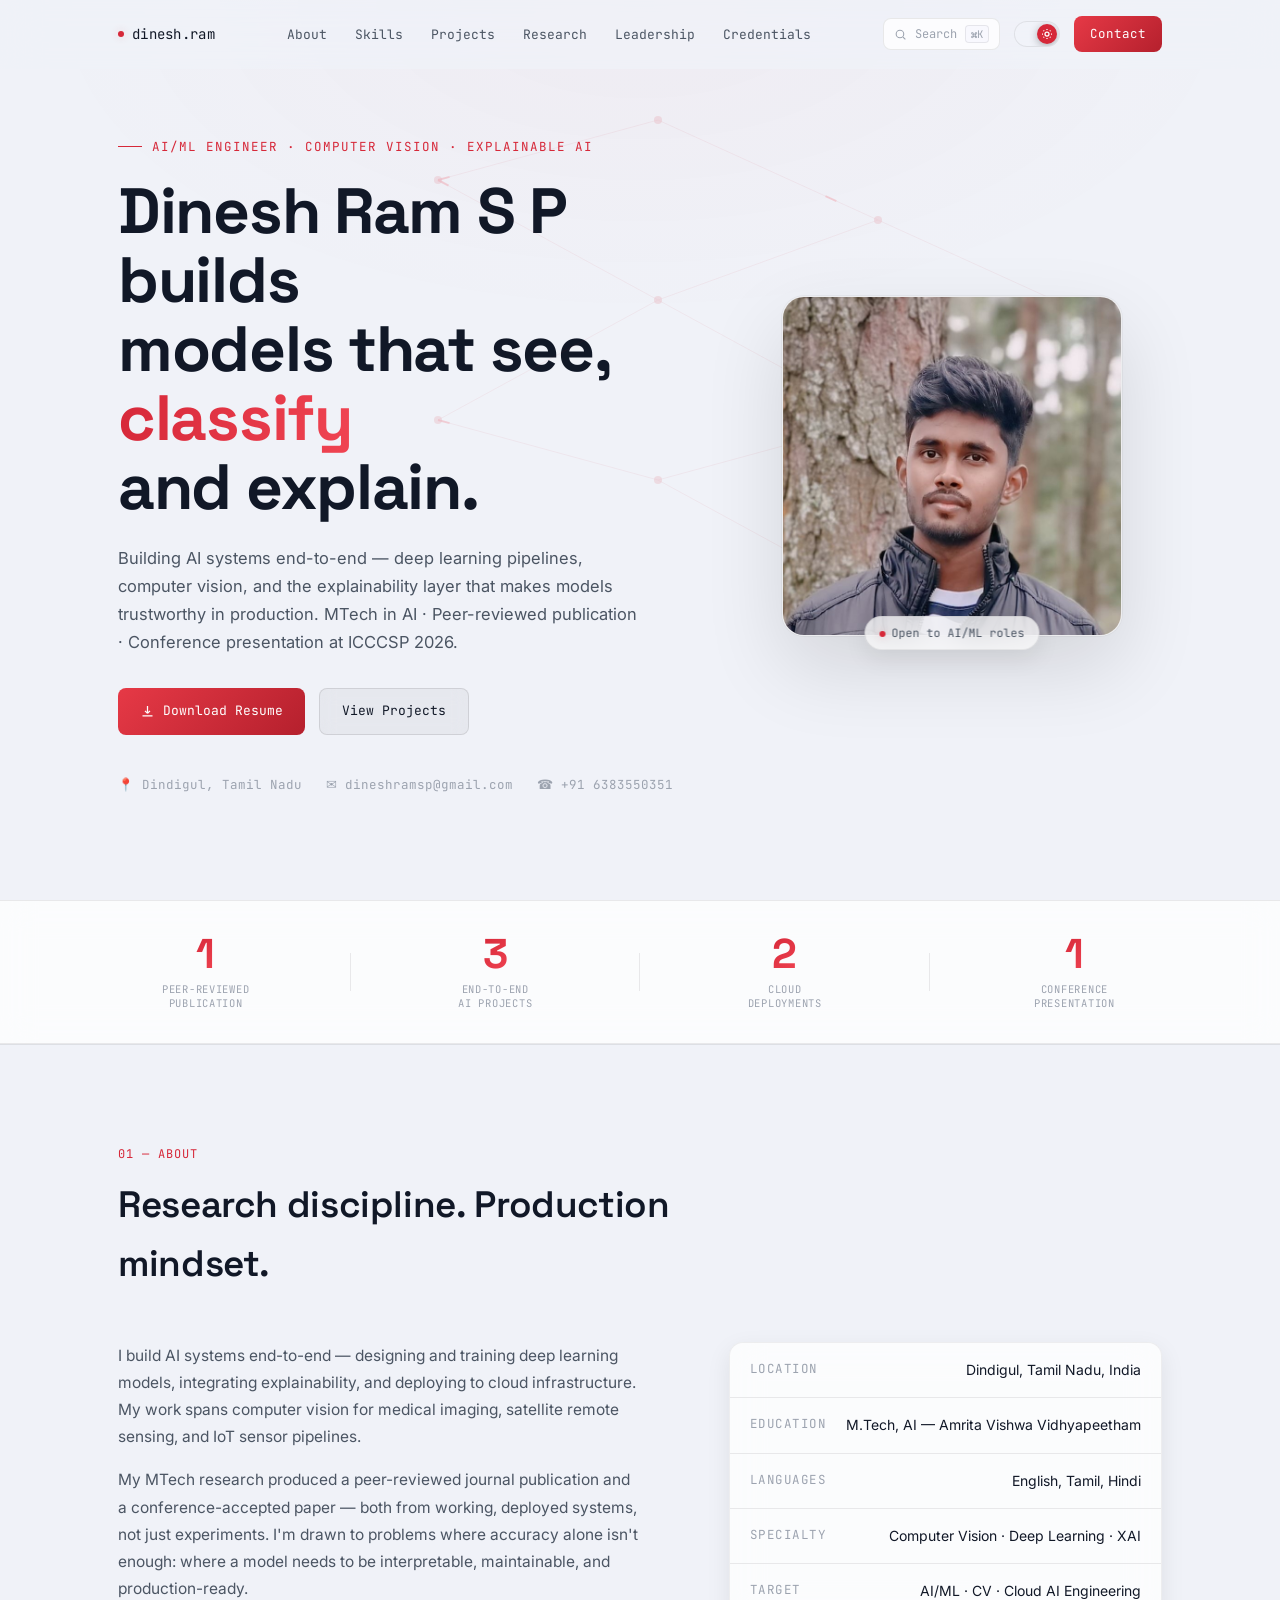
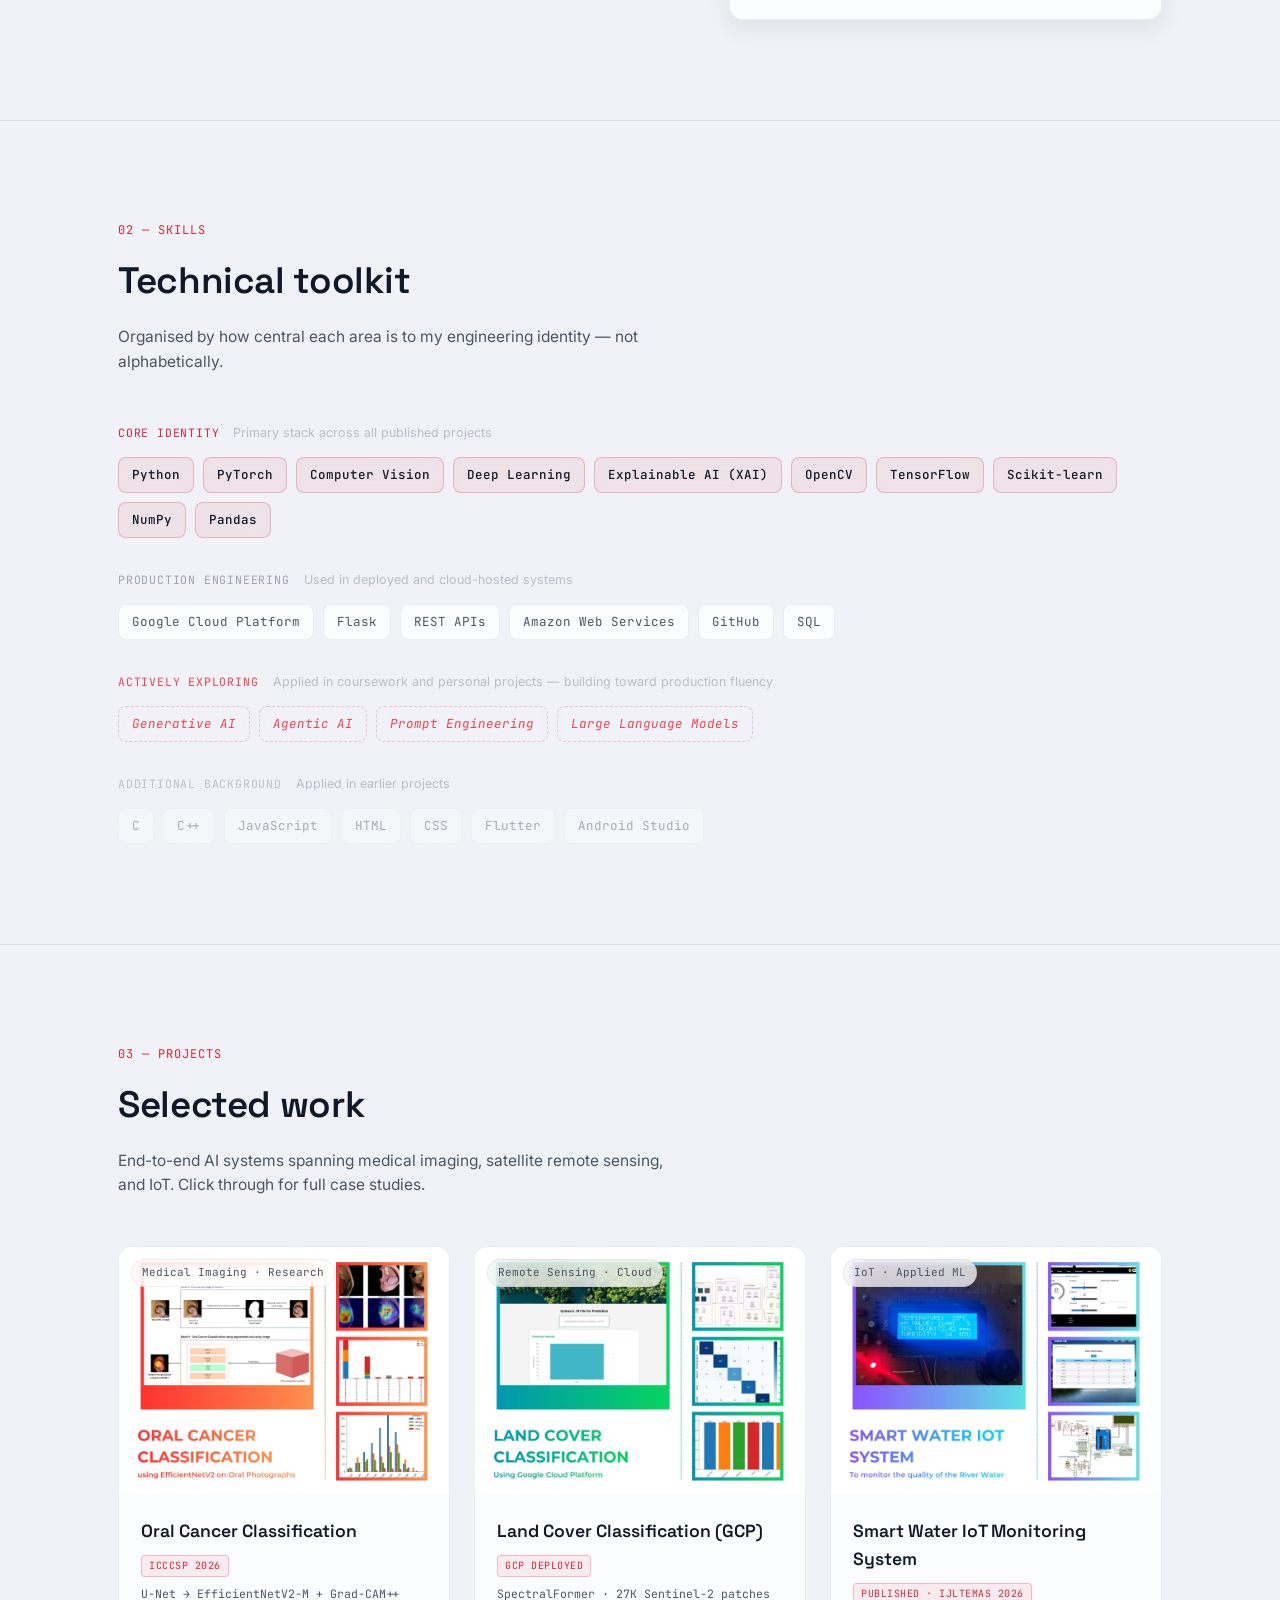
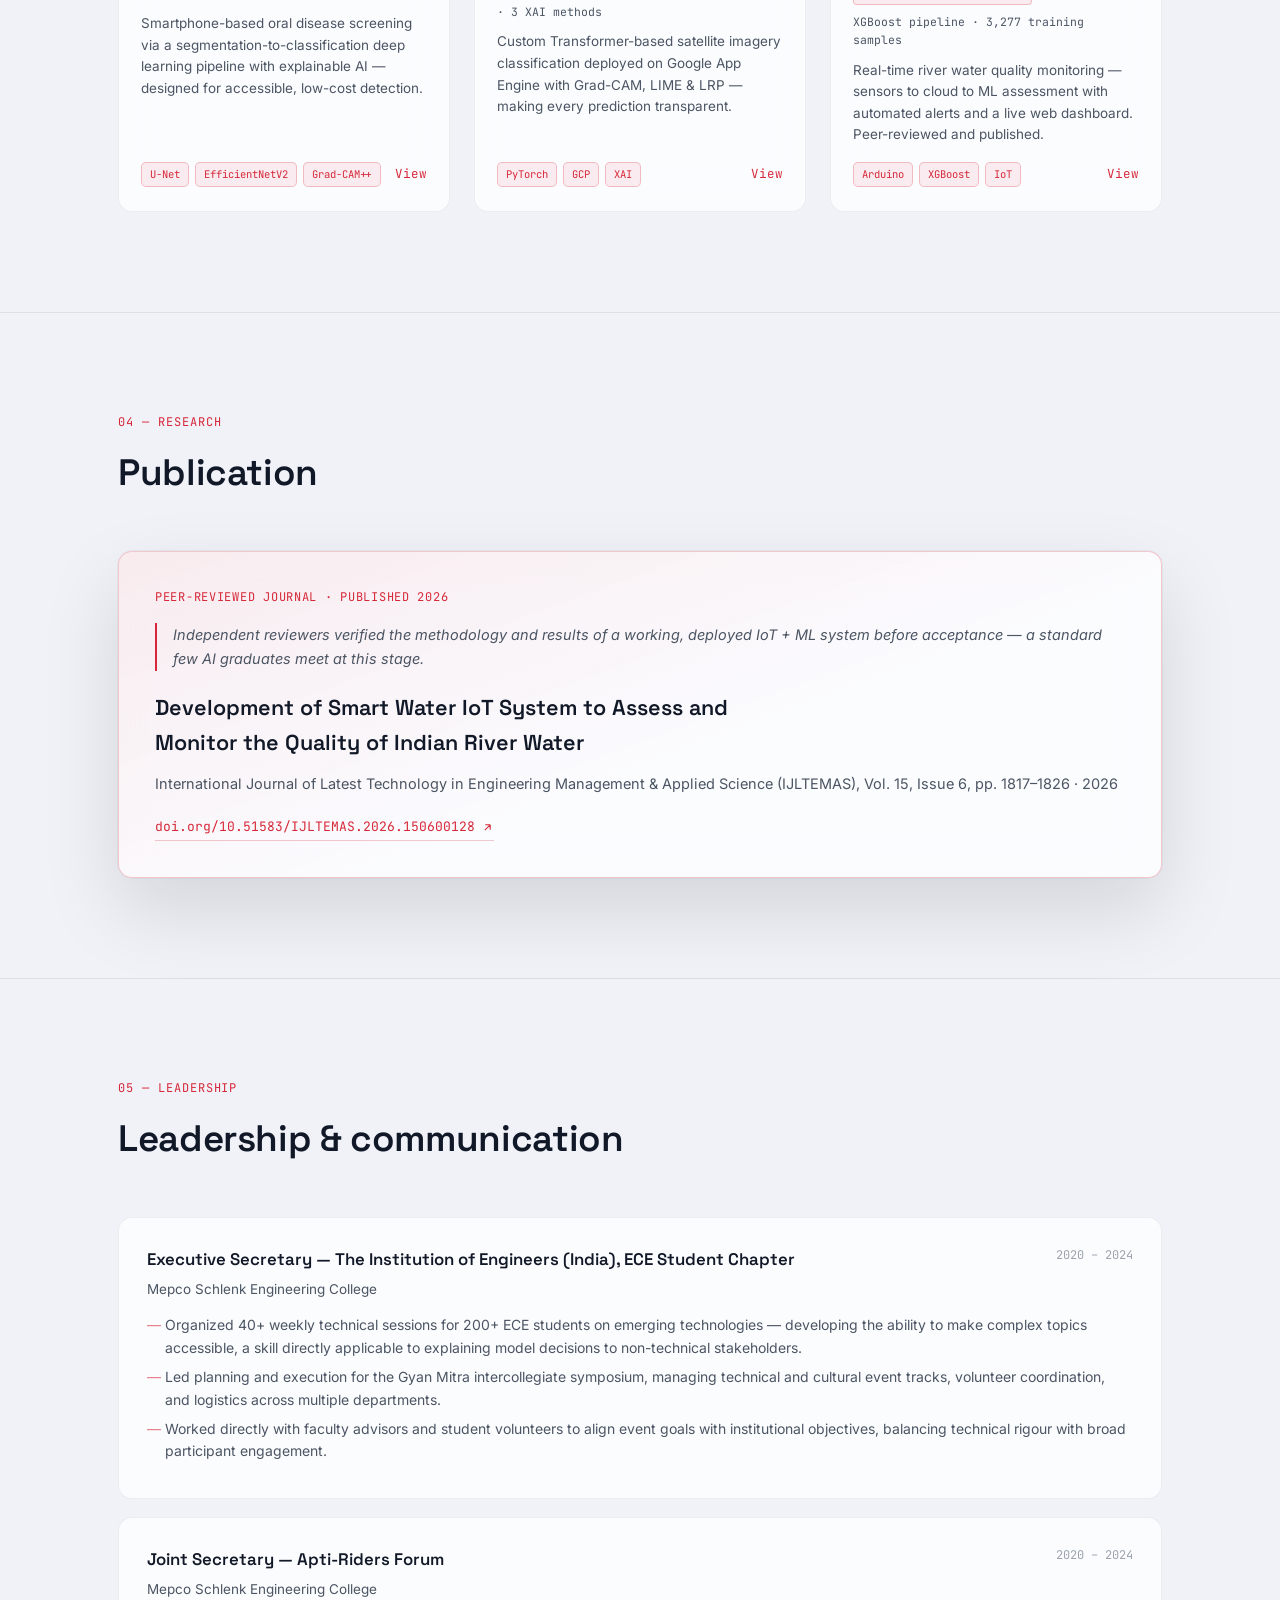
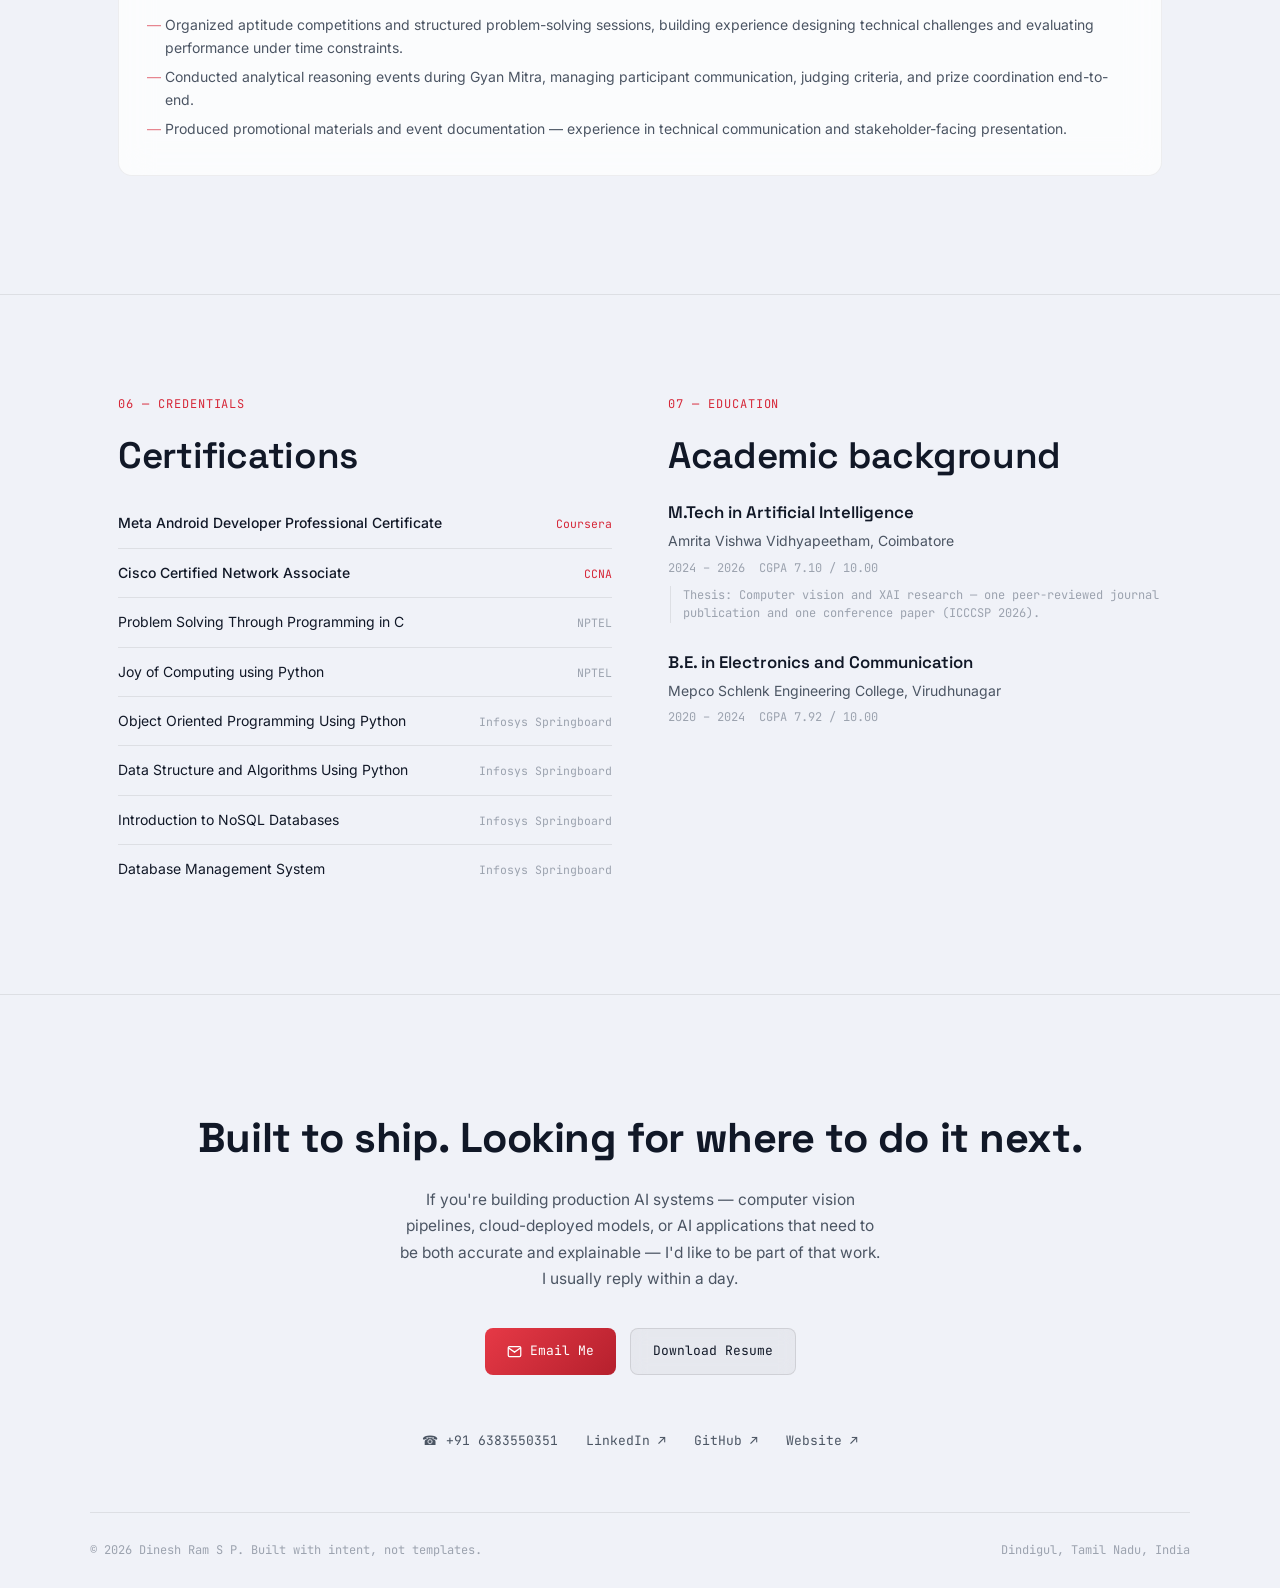
==== commit 49c829dd: "Update index.html" ====
--- a/index.html
+++ b/index.html
@@ -1,486 +1,486 @@
-<!doctype html>
-<html lang="en">
-  <head>
-    <meta charset="UTF-8" />
-    <meta name="viewport" content="width=device-width, initial-scale=1.0" />
-    <title>Dinesh Ram S P — AI/ML Engineer · Computer Vision · Explainable AI</title>
-    <meta
-      name="description"
-      content="Dinesh Ram S P — AI/ML Engineer building end-to-end computer vision systems, deep learning pipelines, and cloud-deployed AI applications. Published researcher. Open to AI/ML roles."
-    />
-    <link rel="canonical" href="https://dreamfyre23.github.io/" />
-    <meta name="theme-color" content="#070B0F" media="(prefers-color-scheme: dark)" />
-    <meta name="theme-color" content="#F5FAF9" media="(prefers-color-scheme: light)" />
-    <meta property="og:type" content="website" />
-    <meta property="og:url" content="https://dreamfyre23.github.io/" />
-    <meta property="og:title" content="Dinesh Ram S P — AI/ML Engineer" />
-    <meta property="og:description" content="End-to-end AI systems — computer vision, deep learning, explainable AI, and cloud deployment. Published researcher. Open to AI/ML engineering roles." />
-    <link rel="icon" href="data:image/svg+xml,<svg xmlns='http://www.w3.org/2000/svg' viewBox='0 0 32 32'><circle cx='16' cy='16' r='11' fill='%2300E6C3'/></svg>" />
-    <link rel="preconnect" href="https://fonts.googleapis.com" />
-    <link rel="preconnect" href="https://fonts.gstatic.com" crossorigin />
-    <link href="https://fonts.googleapis.com/css2?family=Space+Grotesk:wght@400;500;600;700&family=Inter:wght@400;500;600&family=JetBrains+Mono:wght@400;500&display=swap" rel="stylesheet" />
-    <link rel="stylesheet" href="./assets/css/style.css" />
-    <script type="application/ld+json">
-    {"@context":"https://schema.org","@type":"Person","name":"Dinesh Ram S P","jobTitle":"AI/ML Engineer","url":"https://dreamfyre23.github.io/","sameAs":["https://www.linkedin.com/in/dineshramsp","https://github.com/Dreamfyre23"],"knowsAbout":["Computer Vision","Deep Learning","Explainable AI","Python","PyTorch","Google Cloud Platform"]}
-    </script>
-  </head>
-  <body>
-    <!-- Interactive grid canvas background -->
-    <canvas id="bg-canvas"></canvas>
-    <!-- Gradient radial overlay -->
-    <div class="bg-gradient"></div>
-    <!-- Theme transition overlay -->
-    <div id="theme-overlay"></div>
-    <!-- Ambient-bg kept for neural SVG in hero (hidden behind canvas) -->
-    <div class="ambient-bg" aria-hidden="true"></div>
-    <div id="navMount"></div>
-    <main id="top">
-
-      <!-- HERO -->
-      <section class="hero">
-        <div aria-hidden="true" style="position: absolute; inset: 0; overflow: hidden; pointer-events: none;">
-          <svg width="900" height="900" viewBox="0 0 900 900" fill="none" style="position:absolute;top:50%;left:60%;transform:translate(-50%,-50%);opacity:0.28;">
-            <g class="neural-pulse-line">
-              <line x1="120" y1="180" x2="340" y2="120" /><line x1="120" y1="180" x2="340" y2="300" />
-              <line x1="120" y1="420" x2="340" y2="300" /><line x1="120" y1="420" x2="340" y2="480" />
-              <line x1="340" y1="120" x2="560" y2="220" /><line x1="340" y1="300" x2="560" y2="220" />
-              <line x1="340" y1="300" x2="560" y2="420" /><line x1="340" y1="480" x2="560" y2="420" />
-              <line x1="340" y1="480" x2="560" y2="600" /><line x1="560" y1="220" x2="780" y2="320" />
-              <line x1="560" y1="420" x2="780" y2="320" /><line x1="560" y1="420" x2="780" y2="520" />
-              <line x1="560" y1="600" x2="780" y2="520" />
-            </g>
-            <path class="neural-signal" d="M120,180 L340,120 L560,220 L780,320" fill="none" />
-            <path class="neural-signal d2" d="M120,420 L340,480 L560,600 L780,520" fill="none" />
-            <path class="neural-signal d3" d="M120,180 L340,300 L560,420 L780,320" fill="none" />
-            <g>
-              <circle class="neural-node" cx="120" cy="180" r="4" /><circle class="neural-node" cx="120" cy="420" r="4" />
-              <circle class="neural-node" cx="340" cy="120" r="4" /><circle class="neural-node" cx="340" cy="300" r="4" />
-              <circle class="neural-node" cx="340" cy="480" r="4" /><circle class="neural-node" cx="560" cy="220" r="4" />
-              <circle class="neural-node" cx="560" cy="420" r="4" /><circle class="neural-node" cx="560" cy="600" r="4" />
-              <circle class="neural-node" cx="780" cy="320" r="4" /><circle class="neural-node" cx="780" cy="520" r="4" />
-            </g>
-          </svg>
-        </div>
-        <div class="wrap hero-inner">
-          <div>
-            <div class="eyebrow">
-              <span class="line"></span>AI/ML Engineer · Computer Vision · Explainable AI
-            </div>
-            <h1 class="hero-title">
-              Dinesh Ram S P builds<br />models that see,
-              <span class="accent">classify</span><br />and explain.
-            </h1>
-            <p class="hero-desc">
-              Building AI systems end-to-end — deep learning pipelines, computer vision,
-              and the explainability layer that makes models trustworthy in production.
-              MTech in AI · Peer-reviewed publication · Conference presentation at ICCCSP 2026.
-            </p>
-            <div class="hero-actions">
-              <a class="btn btn-primary" href="./assets/Dinesh_Ram_S_P_Resume.pdf" data-asset-link="assets/Dinesh_Ram_S_P_Resume.pdf" download>
-                <svg width="15" height="15" viewBox="0 0 24 24" fill="none" stroke="currentColor" stroke-width="2"><path d="M12 3v12m0 0l-4-4m4 4l4-4M4 19h16" /></svg>
-                Download Resume
-              </a>
-              <a class="btn btn-secondary" href="#projects" data-section-link="projects">View Projects</a>
-            </div>
-            <div class="hero-meta">
-              <span>📍 Dindigul, Tamil Nadu</span>
-              <a href="mailto:dineshramsp@gmail.com">✉ dineshramsp@gmail.com</a>
-              <a href="tel:+916383550351">☎ +91 6383550351</a>
-            </div>
-          </div>
-          <div class="hero-photo-wrap">
-            <div class="hero-photo">
-              <img src="./assets/dp.jpg" alt="Portrait of Dinesh Ram S P" loading="eager" width="340" height="340" />
-            </div>
-            <div class="hero-photo-tag">
-              <span class="dot"></span>Open to AI/ML roles
-            </div>
-          </div>
-        </div>
-      </section>
-
-      <!-- STATS STRIP -->
-      <div class="stats-strip" aria-label="Key credentials at a glance">
-        <div class="wrap stats-inner">
-          <div class="stat-item">
-            <span class="stat-number">1</span>
-            <span class="stat-label">Peer-Reviewed<br />Publication</span>
-          </div>
-          <div class="stat-divider" aria-hidden="true"></div>
-          <div class="stat-item">
-            <span class="stat-number">3</span>
-            <span class="stat-label">End-to-End<br />AI Projects</span>
-          </div>
-          <div class="stat-divider" aria-hidden="true"></div>
-          <div class="stat-item">
-            <span class="stat-number">2</span>
-            <span class="stat-label">Cloud<br />Deployments</span>
-          </div>
-          <div class="stat-divider" aria-hidden="true"></div>
-          <div class="stat-item">
-            <span class="stat-number">1</span>
-            <span class="stat-label">Conference<br />Presentation</span>
-          </div>
-        </div>
-      </div>
-
-      <hr class="divider" />
-
-      <!-- ABOUT -->
-      <section id="about" class="section-pad">
-        <div class="wrap">
-          <div class="section-head reveal">
-            <span class="section-eyebrow">01 — About</span>
-            <h2 class="section-title">Research discipline. Production mindset.</h2>
-          </div>
-          <div class="about-grid">
-            <div class="about-text reveal">
-              <p>
-                I build AI systems end-to-end — designing and training deep learning models,
-                integrating explainability, and deploying to cloud infrastructure. My work spans
-                computer vision for medical imaging, satellite remote sensing, and IoT sensor pipelines.
-              </p>
-              <p>
-                My MTech research produced a peer-reviewed journal publication and a conference-accepted
-                paper — both from working, deployed systems, not just experiments. I'm drawn to problems
-                where accuracy alone isn't enough: where a model needs to be interpretable, maintainable,
-                and production-ready.
-              </p>
-            </div>
-            <div class="about-facts reveal">
-              <div class="fact-row">
-                <span class="fact-label">LOCATION</span><span class="fact-value">Dindigul, Tamil Nadu, India</span>
-              </div>
-              <div class="fact-row">
-                <span class="fact-label">EDUCATION</span><span class="fact-value">M.Tech, AI — Amrita Vishwa Vidhyapeetham</span>
-              </div>
-              <div class="fact-row">
-                <span class="fact-label">LANGUAGES</span><span class="fact-value">English, Tamil, Hindi</span>
-              </div>
-              <div class="fact-row">
-                <span class="fact-label">SPECIALTY</span><span class="fact-value">Computer Vision · Deep Learning · XAI</span>
-              </div>
-              <div class="fact-row">
-                <span class="fact-label">TARGET</span><span class="fact-value">AI/ML · CV · Cloud AI Engineering</span>
-              </div>
-            </div>
-          </div>
-        </div>
-      </section>
-
-      <hr class="divider" />
-
-      <!-- SKILLS -->
-      <section id="skills" class="section-pad">
-        <div class="wrap">
-          <div class="section-head reveal">
-            <span class="section-eyebrow">02 — Skills</span>
-            <h2 class="section-title">Technical toolkit</h2>
-            <p class="section-desc">Organised by how central each area is to my engineering identity — not alphabetically.</p>
-          </div>
-          <div class="skills-tiers reveal">
-
-            <div class="skill-tier">
-              <div class="skill-tier-header">
-                <span class="skill-tier-label skill-tier-label--core">Core Identity</span>
-                <span class="skill-tier-desc">Primary stack across all published projects</span>
-              </div>
-              <div class="chip-row">
-                <span class="chip chip--core">Python</span>
-                <span class="chip chip--core">PyTorch</span>
-                <span class="chip chip--core">Computer Vision</span>
-                <span class="chip chip--core">Deep Learning</span>
-                <span class="chip chip--core">Explainable AI (XAI)</span>
-                <span class="chip chip--core">OpenCV</span>
-                <span class="chip chip--core">TensorFlow</span>
-                <span class="chip chip--core">Scikit-learn</span>
-                <span class="chip chip--core">NumPy</span>
-                <span class="chip chip--core">Pandas</span>
-              </div>
-            </div>
-
-            <div class="skill-tier">
-              <div class="skill-tier-header">
-                <span class="skill-tier-label">Production Engineering</span>
-                <span class="skill-tier-desc">Used in deployed and cloud-hosted systems</span>
-              </div>
-              <div class="chip-row">
-                <span class="chip">Google Cloud Platform</span>
-                <span class="chip">Flask</span>
-                <span class="chip">REST APIs</span>
-                <span class="chip">Amazon Web Services</span>
-                <span class="chip">GitHub</span>
-                <span class="chip">SQL</span>
-              </div>
-            </div>
-
-            <div class="skill-tier">
-              <div class="skill-tier-header">
-                <span class="skill-tier-label skill-tier-label--explore">Actively Exploring</span>
-                <span class="skill-tier-desc">Applied in coursework and personal projects — building toward production fluency</span>
-              </div>
-              <div class="chip-row">
-                <span class="chip chip--explore">Generative AI</span>
-                <span class="chip chip--explore">Agentic AI</span>
-                <span class="chip chip--explore">Prompt Engineering</span>
-                <span class="chip chip--explore">Large Language Models</span>
-              </div>
-            </div>
-
-            <div class="skill-tier">
-              <div class="skill-tier-header">
-                <span class="skill-tier-label skill-tier-label--dim">Additional Background</span>
-                <span class="skill-tier-desc">Applied in earlier projects</span>
-              </div>
-              <div class="chip-row">
-                <span class="chip chip--dim">C</span>
-                <span class="chip chip--dim">C++</span>
-                <span class="chip chip--dim">JavaScript</span>
-                <span class="chip chip--dim">HTML</span>
-                <span class="chip chip--dim">CSS</span>
-                <span class="chip chip--dim">Flutter</span>
-                <span class="chip chip--dim">Android Studio</span>
-              </div>
-            </div>
-
-          </div>
-        </div>
-      </section>
-
-      <hr class="divider" />
-
-      <!-- PROJECTS (order: most sophisticated → most deployed → published) -->
-      <section id="projects" class="section-pad">
-        <div class="wrap">
-          <div class="section-head reveal">
-            <span class="section-eyebrow">03 — Projects</span>
-            <h2 class="section-title">Selected work</h2>
-            <p class="section-desc">End-to-end AI systems spanning medical imaging, satellite remote sensing, and IoT. Click through for full case studies.</p>
-          </div>
-          <div class="projects-grid reveal">
-
-            <a class="project-card-link" href="./projects/oral-cancer-classification.html">
-              <div class="project-card">
-                <div class="project-cover" style="--vt-name: project-cover-oral">
-                  <span class="project-cover-tag">Medical Imaging · Research</span>
-                  <img src="./assets/covers/oral-cancer.jpg" alt="Oral Cancer Classification cover" data-fallback-icon="🔬" data-fallback-label="Cover pending" style="view-transition-name: project-cover-oral" />
-                </div>
-                <div class="project-card-body">
-                  <div class="project-card-title">Oral Cancer Classification</div>
-                  <div class="project-card-outcome">
-                    <span class="outcome-badge">ICCCSP 2026</span>
-                    U-Net → EfficientNetV2-M + Grad-CAM++
-                  </div>
-                  <p class="project-card-desc">Smartphone-based oral disease screening via a segmentation-to-classification deep learning pipeline with explainable AI — designed for accessible, low-cost detection.</p>
-                  <div class="project-card-footer">
-                    <div class="project-card-stack"><span>U-Net</span><span>EfficientNetV2</span><span>Grad-CAM++</span></div>
-                    <span class="project-card-arrow">View</span>
-                  </div>
-                </div>
-              </div>
-            </a>
-
-            <a class="project-card-link" href="./projects/land-cover-classification-gcp.html">
-              <div class="project-card">
-                <div class="project-cover" style="--vt-name: project-cover-landcover">
-                  <span class="project-cover-tag">Remote Sensing · Cloud</span>
-                  <img src="./assets/covers/land-cover.jpg" alt="Land Cover Classification on GCP cover" data-fallback-icon="🛰️" data-fallback-label="Cover pending" style="view-transition-name: project-cover-landcover" />
-                </div>
-                <div class="project-card-body">
-                  <div class="project-card-title">Land Cover Classification (GCP)</div>
-                  <div class="project-card-outcome">
-                    <span class="outcome-badge">GCP Deployed</span>
-                    SpectralFormer · 27K Sentinel-2 patches · 3 XAI methods
-                  </div>
-                  <p class="project-card-desc">Custom Transformer-based satellite imagery classification deployed on Google App Engine with Grad-CAM, LIME &amp; LRP — making every prediction transparent.</p>
-                  <div class="project-card-footer">
-                    <div class="project-card-stack"><span>PyTorch</span><span>GCP</span><span>XAI</span></div>
-                    <span class="project-card-arrow">View</span>
-                  </div>
-                </div>
-              </div>
-            </a>
-
-            <a class="project-card-link" href="./projects/smart-water-quality-monitoring.html">
-              <div class="project-card">
-                <div class="project-cover" style="--vt-name: project-cover-water">
-                  <span class="project-cover-tag">IoT · Applied ML</span>
-                  <img src="./assets/covers/smart-water.jpg" alt="Smart Water IoT Monitoring System cover" data-fallback-icon="🌊" data-fallback-label="Cover pending" style="view-transition-name: project-cover-water" />
-                </div>
-                <div class="project-card-body">
-                  <div class="project-card-title">Smart Water IoT Monitoring System</div>
-                  <div class="project-card-outcome">
-                    <span class="outcome-badge">Published · IJLTEMAS 2026</span>
-                    XGBoost pipeline · 3,277 training samples
-                  </div>
-                  <p class="project-card-desc">Real-time river water quality monitoring — sensors to cloud to ML assessment with automated alerts and a live web dashboard. Peer-reviewed and published.</p>
-                  <div class="project-card-footer">
-                    <div class="project-card-stack"><span>Arduino</span><span>XGBoost</span><span>IoT</span></div>
-                    <span class="project-card-arrow">View</span>
-                  </div>
-                </div>
-              </div>
-            </a>
-
-          </div>
-        </div>
-      </section>
-
-      <hr class="divider" />
-
-      <!-- PUBLICATION -->
-      <section id="publication" class="section-pad">
-        <div class="wrap">
-          <div class="section-head reveal">
-            <span class="section-eyebrow">04 — Research</span>
-            <h2 class="section-title">Publication</h2>
-          </div>
-          <div class="pub-card reveal">
-            <span class="pub-icon-label">Peer-Reviewed Journal · Published 2026</span>
-            <p class="pub-achievement">
-              Independent reviewers verified the methodology and results of a working, deployed
-              IoT + ML system before acceptance — a standard few AI graduates meet at this stage.
-            </p>
-            <div class="pub-title">
-              Development of Smart Water IoT System to Assess and Monitor the Quality of Indian River Water
-            </div>
-            <div class="pub-meta">
-              International Journal of Latest Technology in Engineering Management &amp; Applied Science
-              (IJLTEMAS), Vol. 15, Issue 6, pp. 1817–1826 · 2026
-            </div>
-            <a class="pub-doi" href="https://doi.org/10.51583/IJLTEMAS.2026.150600128" target="_blank" rel="noopener noreferrer">
-              doi.org/10.51583/IJLTEMAS.2026.150600128
-              <svg width="13" height="13" viewBox="0 0 24 24" fill="none" stroke="currentColor" stroke-width="2"><path d="M7 17L17 7M17 7H8M17 7v9" /></svg>
-            </a>
-          </div>
-        </div>
-      </section>
-
-      <hr class="divider" />
-
-      <!-- LEADERSHIP -->
-      <section id="leadership" class="section-pad">
-        <div class="wrap">
-          <div class="section-head reveal">
-            <span class="section-eyebrow">05 — Leadership</span>
-            <h2 class="section-title">Leadership &amp; communication</h2>
-          </div>
-
-          <div class="lead-card reveal">
-            <div class="lead-top">
-              <div class="lead-role">Executive Secretary — The Institution of Engineers (India), ECE Student Chapter</div>
-              <div class="lead-date">2020 – 2024</div>
-            </div>
-            <div class="lead-org">Mepco Schlenk Engineering College</div>
-            <ul class="lead-bullets">
-              <li>Organized 40+ weekly technical sessions for 200+ ECE students on emerging technologies — developing the ability to make complex topics accessible, a skill directly applicable to explaining model decisions to non-technical stakeholders.</li>
-              <li>Led planning and execution for the Gyan Mitra intercollegiate symposium, managing technical and cultural event tracks, volunteer coordination, and logistics across multiple departments.</li>
-              <li>Worked directly with faculty advisors and student volunteers to align event goals with institutional objectives, balancing technical rigour with broad participant engagement.</li>
-            </ul>
-          </div>
-
-          <div class="lead-card reveal">
-            <div class="lead-top">
-              <div class="lead-role">Joint Secretary — Apti-Riders Forum</div>
-              <div class="lead-date">2020 – 2024</div>
-            </div>
-            <div class="lead-org">Mepco Schlenk Engineering College</div>
-            <ul class="lead-bullets">
-              <li>Organized aptitude competitions and structured problem-solving sessions, building experience designing technical challenges and evaluating performance under time constraints.</li>
-              <li>Conducted analytical reasoning events during Gyan Mitra, managing participant communication, judging criteria, and prize coordination end-to-end.</li>
-              <li>Produced promotional materials and event documentation — experience in technical communication and stakeholder-facing presentation.</li>
-            </ul>
-          </div>
-        </div>
-      </section>
-
-      <hr class="divider" />
-
-      <!-- CERTIFICATIONS + EDUCATION -->
-      <section class="section-pad" id="credentials">
-        <div class="wrap">
-          <div class="split-grid">
-
-            <div class="reveal" id="certifications">
-              <span class="section-eyebrow">06 — Credentials</span>
-              <h2 class="section-title section-title--compact">Certifications</h2>
-              <ul class="cert-list">
-                <li class="cert-item cert-item--featured">
-                  <span class="cert-name">Meta Android Developer Professional Certificate</span><span class="cert-issuer cert-issuer--featured">Coursera</span>
-                </li>
-                <li class="cert-item cert-item--featured">
-                  <span class="cert-name">Cisco Certified Network Associate</span><span class="cert-issuer cert-issuer--featured">CCNA</span>
-                </li>
-                <li class="cert-item">
-                  <span class="cert-name">Problem Solving Through Programming in C</span><span class="cert-issuer">NPTEL</span>
-                </li>
-                <li class="cert-item">
-                  <span class="cert-name">Joy of Computing using Python</span><span class="cert-issuer">NPTEL</span>
-                </li>
-                <li class="cert-item">
-                  <span class="cert-name">Object Oriented Programming Using Python</span><span class="cert-issuer">Infosys Springboard</span>
-                </li>
-                <li class="cert-item">
-                  <span class="cert-name">Data Structure and Algorithms Using Python</span><span class="cert-issuer">Infosys Springboard</span>
-                </li>
-                <li class="cert-item">
-                  <span class="cert-name">Introduction to NoSQL Databases</span><span class="cert-issuer">Infosys Springboard</span>
-                </li>
-                <li class="cert-item">
-                  <span class="cert-name">Database Management System</span><span class="cert-issuer">Infosys Springboard</span>
-                </li>
-              </ul>
-            </div>
-
-            <div class="reveal" id="education">
-              <span class="section-eyebrow">07 — Education</span>
-              <h2 class="section-title section-title--compact">Academic background</h2>
-              <div class="edu-item">
-                <div class="edu-degree">M.Tech in Artificial Intelligence</div>
-                <div class="edu-school">Amrita Vishwa Vidhyapeetham, Coimbatore</div>
-                <div class="edu-meta"><span>2024 – 2026</span><span>CGPA 7.10 / 10.00</span></div>
-                <p class="edu-note">Thesis: Computer vision and XAI research — one peer-reviewed journal publication and one conference paper (ICCCSP 2026).</p>
-              </div>
-              <div class="edu-item">
-                <div class="edu-degree">B.E. in Electronics and Communication</div>
-                <div class="edu-school">Mepco Schlenk Engineering College, Virudhunagar</div>
-                <div class="edu-meta"><span>2020 – 2024</span><span>CGPA 7.92 / 10.00</span></div>
-              </div>
-            </div>
-
-          </div>
-        </div>
-      </section>
-
-      <hr class="divider" />
-
-      <!-- CONTACT -->
-      <section id="contact" class="contact-section">
-        <div class="wrap reveal">
-          <h2 class="contact-title">Built to ship. Looking for where to do it next.</h2>
-          <p class="contact-desc">
-            If you're building production AI systems — computer vision pipelines, cloud-deployed
-            models, or AI applications that need to be both accurate and explainable — I'd like
-            to be part of that work. I usually reply within a day.
-          </p>
-          <div class="contact-actions">
-            <a class="btn btn-primary" href="mailto:dineshramsp@gmail.com">
-              <svg width="15" height="15" viewBox="0 0 24 24" fill="none" stroke="currentColor" stroke-width="2"><path d="M22 6l-10 7L2 6" /><rect x="2" y="4" width="20" height="16" rx="2" /></svg>
-              Email Me
-            </a>
-            <a class="btn btn-secondary" href="./assets/Dinesh_Ram_S_P_Resume.pdf" data-asset-link="assets/Dinesh_Ram_S_P_Resume.pdf" download>Download Resume</a>
-          </div>
-          <div class="contact-links">
-            <a href="tel:+916383550351">☎ +91 6383550351</a>
-            <a href="https://www.linkedin.com/in/dineshramsp" target="_blank" rel="noopener noreferrer">LinkedIn ↗</a>
-            <a href="https://github.com/Dreamfyre23" target="_blank" rel="noopener noreferrer">GitHub ↗</a>
-            <a href="https://dreamfyre23.github.io" target="_blank" rel="noopener noreferrer">Website ↗</a>
-          </div>
-        </div>
-      </section>
-    </main>
-
-    <div id="footerMount"></div>
-    <script src="./assets/js/main.js"></script>
-  </body>
+<!doctype html>
+<html lang="en">
+  <head>
+    <meta charset="UTF-8" />
+    <meta name="viewport" content="width=device-width, initial-scale=1.0" />
+    <title>Dinesh Ram S P — AI/ML Engineer · Computer Vision · Explainable AI</title>
+    <meta
+      name="description"
+      content="Dinesh Ram S P — AI/ML Engineer building end-to-end computer vision systems, deep learning pipelines, and cloud-deployed AI applications. Published researcher. Open to AI/ML roles."
+    />
+    <link rel="canonical" href="https://dreamfyre23.github.io/" />
+    <meta name="theme-color" content="#070B0F" media="(prefers-color-scheme: dark)" />
+    <meta name="theme-color" content="#F5FAF9" media="(prefers-color-scheme: light)" />
+    <meta property="og:type" content="website" />
+    <meta property="og:url" content="https://dreamfyre23.github.io/" />
+    <meta property="og:title" content="Dinesh Ram S P — AI/ML Engineer" />
+    <meta property="og:description" content="End-to-end AI systems — computer vision, deep learning, explainable AI, and cloud deployment. Published researcher. Open to AI/ML engineering roles." />
+    <link rel="icon" href="data:image/svg+xml,<svg xmlns='http://www.w3.org/2000/svg' viewBox='0 0 32 32'><circle cx='16' cy='16' r='11' fill='%2300E6C3'/></svg>" />
+    <link rel="preconnect" href="https://fonts.googleapis.com" />
+    <link rel="preconnect" href="https://fonts.gstatic.com" crossorigin />
+    <link href="https://fonts.googleapis.com/css2?family=Space+Grotesk:wght@400;500;600;700&family=Inter:wght@400;500;600&family=JetBrains+Mono:wght@400;500&display=swap" rel="stylesheet" />
+    <link rel="stylesheet" href="./assets/css/style.css" />
+    <script type="application/ld+json">
+    {"@context":"https://schema.org","@type":"Person","name":"Dinesh Ram S P","jobTitle":"AI/ML Engineer","url":"https://dreamfyre23.github.io/DineshRamSP_Portfolio/","sameAs":["https://www.linkedin.com/in/dineshramsp","https://github.com/Dreamfyre23"],"knowsAbout":["Computer Vision","Deep Learning","Explainable AI","Python","PyTorch","Google Cloud Platform"]}
+    </script>
+  </head>
+  <body>
+    <!-- Interactive grid canvas background -->
+    <canvas id="bg-canvas"></canvas>
+    <!-- Gradient radial overlay -->
+    <div class="bg-gradient"></div>
+    <!-- Theme transition overlay -->
+    <div id="theme-overlay"></div>
+    <!-- Ambient-bg kept for neural SVG in hero (hidden behind canvas) -->
+    <div class="ambient-bg" aria-hidden="true"></div>
+    <div id="navMount"></div>
+    <main id="top">
+
+      <!-- HERO -->
+      <section class="hero">
+        <div aria-hidden="true" style="position: absolute; inset: 0; overflow: hidden; pointer-events: none;">
+          <svg width="900" height="900" viewBox="0 0 900 900" fill="none" style="position:absolute;top:50%;left:60%;transform:translate(-50%,-50%);opacity:0.28;">
+            <g class="neural-pulse-line">
+              <line x1="120" y1="180" x2="340" y2="120" /><line x1="120" y1="180" x2="340" y2="300" />
+              <line x1="120" y1="420" x2="340" y2="300" /><line x1="120" y1="420" x2="340" y2="480" />
+              <line x1="340" y1="120" x2="560" y2="220" /><line x1="340" y1="300" x2="560" y2="220" />
+              <line x1="340" y1="300" x2="560" y2="420" /><line x1="340" y1="480" x2="560" y2="420" />
+              <line x1="340" y1="480" x2="560" y2="600" /><line x1="560" y1="220" x2="780" y2="320" />
+              <line x1="560" y1="420" x2="780" y2="320" /><line x1="560" y1="420" x2="780" y2="520" />
+              <line x1="560" y1="600" x2="780" y2="520" />
+            </g>
+            <path class="neural-signal" d="M120,180 L340,120 L560,220 L780,320" fill="none" />
+            <path class="neural-signal d2" d="M120,420 L340,480 L560,600 L780,520" fill="none" />
+            <path class="neural-signal d3" d="M120,180 L340,300 L560,420 L780,320" fill="none" />
+            <g>
+              <circle class="neural-node" cx="120" cy="180" r="4" /><circle class="neural-node" cx="120" cy="420" r="4" />
+              <circle class="neural-node" cx="340" cy="120" r="4" /><circle class="neural-node" cx="340" cy="300" r="4" />
+              <circle class="neural-node" cx="340" cy="480" r="4" /><circle class="neural-node" cx="560" cy="220" r="4" />
+              <circle class="neural-node" cx="560" cy="420" r="4" /><circle class="neural-node" cx="560" cy="600" r="4" />
+              <circle class="neural-node" cx="780" cy="320" r="4" /><circle class="neural-node" cx="780" cy="520" r="4" />
+            </g>
+          </svg>
+        </div>
+        <div class="wrap hero-inner">
+          <div>
+            <div class="eyebrow">
+              <span class="line"></span>AI/ML Engineer · Computer Vision · Explainable AI
+            </div>
+            <h1 class="hero-title">
+              Dinesh Ram S P builds<br />models that see,
+              <span class="accent">classify</span><br />and explain.
+            </h1>
+            <p class="hero-desc">
+              Building AI systems end-to-end — deep learning pipelines, computer vision,
+              and the explainability layer that makes models trustworthy in production.
+              MTech in AI · Peer-reviewed publication · Conference presentation at ICCCSP 2026.
+            </p>
+            <div class="hero-actions">
+              <a class="btn btn-primary" href="./assets/Dinesh_Ram_S_P_Resume.pdf" data-asset-link="assets/Dinesh_Ram_S_P_Resume.pdf" download>
+                <svg width="15" height="15" viewBox="0 0 24 24" fill="none" stroke="currentColor" stroke-width="2"><path d="M12 3v12m0 0l-4-4m4 4l4-4M4 19h16" /></svg>
+                Download Resume
+              </a>
+              <a class="btn btn-secondary" href="#projects" data-section-link="projects">View Projects</a>
+            </div>
+            <div class="hero-meta">
+              <span>📍 Dindigul, Tamil Nadu</span>
+              <a href="mailto:dineshramsp@gmail.com">✉ dineshramsp@gmail.com</a>
+              <a href="tel:+916383550351">☎ +91 6383550351</a>
+            </div>
+          </div>
+          <div class="hero-photo-wrap">
+            <div class="hero-photo">
+              <img src="./assets/dp.jpg" alt="Portrait of Dinesh Ram S P" loading="eager" width="340" height="340" />
+            </div>
+            <div class="hero-photo-tag">
+              <span class="dot"></span>Open to AI/ML roles
+            </div>
+          </div>
+        </div>
+      </section>
+
+      <!-- STATS STRIP -->
+      <div class="stats-strip" aria-label="Key credentials at a glance">
+        <div class="wrap stats-inner">
+          <div class="stat-item">
+            <span class="stat-number">1</span>
+            <span class="stat-label">Peer-Reviewed<br />Publication</span>
+          </div>
+          <div class="stat-divider" aria-hidden="true"></div>
+          <div class="stat-item">
+            <span class="stat-number">3</span>
+            <span class="stat-label">End-to-End<br />AI Projects</span>
+          </div>
+          <div class="stat-divider" aria-hidden="true"></div>
+          <div class="stat-item">
+            <span class="stat-number">2</span>
+            <span class="stat-label">Cloud<br />Deployments</span>
+          </div>
+          <div class="stat-divider" aria-hidden="true"></div>
+          <div class="stat-item">
+            <span class="stat-number">1</span>
+            <span class="stat-label">Conference<br />Presentation</span>
+          </div>
+        </div>
+      </div>
+
+      <hr class="divider" />
+
+      <!-- ABOUT -->
+      <section id="about" class="section-pad">
+        <div class="wrap">
+          <div class="section-head reveal">
+            <span class="section-eyebrow">01 — About</span>
+            <h2 class="section-title">Research discipline. Production mindset.</h2>
+          </div>
+          <div class="about-grid">
+            <div class="about-text reveal">
+              <p>
+                I build AI systems end-to-end — designing and training deep learning models,
+                integrating explainability, and deploying to cloud infrastructure. My work spans
+                computer vision for medical imaging, satellite remote sensing, and IoT sensor pipelines.
+              </p>
+              <p>
+                My MTech research produced a peer-reviewed journal publication and a conference-accepted
+                paper — both from working, deployed systems, not just experiments. I'm drawn to problems
+                where accuracy alone isn't enough: where a model needs to be interpretable, maintainable,
+                and production-ready.
+              </p>
+            </div>
+            <div class="about-facts reveal">
+              <div class="fact-row">
+                <span class="fact-label">LOCATION</span><span class="fact-value">Dindigul, Tamil Nadu, India</span>
+              </div>
+              <div class="fact-row">
+                <span class="fact-label">EDUCATION</span><span class="fact-value">M.Tech, AI — Amrita Vishwa Vidhyapeetham</span>
+              </div>
+              <div class="fact-row">
+                <span class="fact-label">LANGUAGES</span><span class="fact-value">English, Tamil, Hindi</span>
+              </div>
+              <div class="fact-row">
+                <span class="fact-label">SPECIALTY</span><span class="fact-value">Computer Vision · Deep Learning · XAI</span>
+              </div>
+              <div class="fact-row">
+                <span class="fact-label">TARGET</span><span class="fact-value">AI/ML · CV · Cloud AI Engineering</span>
+              </div>
+            </div>
+          </div>
+        </div>
+      </section>
+
+      <hr class="divider" />
+
+      <!-- SKILLS -->
+      <section id="skills" class="section-pad">
+        <div class="wrap">
+          <div class="section-head reveal">
+            <span class="section-eyebrow">02 — Skills</span>
+            <h2 class="section-title">Technical toolkit</h2>
+            <p class="section-desc">Organised by how central each area is to my engineering identity — not alphabetically.</p>
+          </div>
+          <div class="skills-tiers reveal">
+
+            <div class="skill-tier">
+              <div class="skill-tier-header">
+                <span class="skill-tier-label skill-tier-label--core">Core Identity</span>
+                <span class="skill-tier-desc">Primary stack across all published projects</span>
+              </div>
+              <div class="chip-row">
+                <span class="chip chip--core">Python</span>
+                <span class="chip chip--core">PyTorch</span>
+                <span class="chip chip--core">Computer Vision</span>
+                <span class="chip chip--core">Deep Learning</span>
+                <span class="chip chip--core">Explainable AI (XAI)</span>
+                <span class="chip chip--core">OpenCV</span>
+                <span class="chip chip--core">TensorFlow</span>
+                <span class="chip chip--core">Scikit-learn</span>
+                <span class="chip chip--core">NumPy</span>
+                <span class="chip chip--core">Pandas</span>
+              </div>
+            </div>
+
+            <div class="skill-tier">
+              <div class="skill-tier-header">
+                <span class="skill-tier-label">Production Engineering</span>
+                <span class="skill-tier-desc">Used in deployed and cloud-hosted systems</span>
+              </div>
+              <div class="chip-row">
+                <span class="chip">Google Cloud Platform</span>
+                <span class="chip">Flask</span>
+                <span class="chip">REST APIs</span>
+                <span class="chip">Amazon Web Services</span>
+                <span class="chip">GitHub</span>
+                <span class="chip">SQL</span>
+              </div>
+            </div>
+
+            <div class="skill-tier">
+              <div class="skill-tier-header">
+                <span class="skill-tier-label skill-tier-label--explore">Actively Exploring</span>
+                <span class="skill-tier-desc">Applied in coursework and personal projects — building toward production fluency</span>
+              </div>
+              <div class="chip-row">
+                <span class="chip chip--explore">Generative AI</span>
+                <span class="chip chip--explore">Agentic AI</span>
+                <span class="chip chip--explore">Prompt Engineering</span>
+                <span class="chip chip--explore">Large Language Models</span>
+              </div>
+            </div>
+
+            <div class="skill-tier">
+              <div class="skill-tier-header">
+                <span class="skill-tier-label skill-tier-label--dim">Additional Background</span>
+                <span class="skill-tier-desc">Applied in earlier projects</span>
+              </div>
+              <div class="chip-row">
+                <span class="chip chip--dim">C</span>
+                <span class="chip chip--dim">C++</span>
+                <span class="chip chip--dim">JavaScript</span>
+                <span class="chip chip--dim">HTML</span>
+                <span class="chip chip--dim">CSS</span>
+                <span class="chip chip--dim">Flutter</span>
+                <span class="chip chip--dim">Android Studio</span>
+              </div>
+            </div>
+
+          </div>
+        </div>
+      </section>
+
+      <hr class="divider" />
+
+      <!-- PROJECTS (order: most sophisticated → most deployed → published) -->
+      <section id="projects" class="section-pad">
+        <div class="wrap">
+          <div class="section-head reveal">
+            <span class="section-eyebrow">03 — Projects</span>
+            <h2 class="section-title">Selected work</h2>
+            <p class="section-desc">End-to-end AI systems spanning medical imaging, satellite remote sensing, and IoT. Click through for full case studies.</p>
+          </div>
+          <div class="projects-grid reveal">
+
+            <a class="project-card-link" href="./projects/oral-cancer-classification.html">
+              <div class="project-card">
+                <div class="project-cover" style="--vt-name: project-cover-oral">
+                  <span class="project-cover-tag">Medical Imaging · Research</span>
+                  <img src="./assets/covers/oral-cancer.jpg" alt="Oral Cancer Classification cover" data-fallback-icon="🔬" data-fallback-label="Cover pending" style="view-transition-name: project-cover-oral" />
+                </div>
+                <div class="project-card-body">
+                  <div class="project-card-title">Oral Cancer Classification</div>
+                  <div class="project-card-outcome">
+                    <span class="outcome-badge">ICCCSP 2026</span>
+                    U-Net → EfficientNetV2-M + Grad-CAM++
+                  </div>
+                  <p class="project-card-desc">Smartphone-based oral disease screening via a segmentation-to-classification deep learning pipeline with explainable AI — designed for accessible, low-cost detection.</p>
+                  <div class="project-card-footer">
+                    <div class="project-card-stack"><span>U-Net</span><span>EfficientNetV2</span><span>Grad-CAM++</span></div>
+                    <span class="project-card-arrow">View</span>
+                  </div>
+                </div>
+              </div>
+            </a>
+
+            <a class="project-card-link" href="./projects/land-cover-classification-gcp.html">
+              <div class="project-card">
+                <div class="project-cover" style="--vt-name: project-cover-landcover">
+                  <span class="project-cover-tag">Remote Sensing · Cloud</span>
+                  <img src="./assets/covers/land-cover.jpg" alt="Land Cover Classification on GCP cover" data-fallback-icon="🛰️" data-fallback-label="Cover pending" style="view-transition-name: project-cover-landcover" />
+                </div>
+                <div class="project-card-body">
+                  <div class="project-card-title">Land Cover Classification (GCP)</div>
+                  <div class="project-card-outcome">
+                    <span class="outcome-badge">GCP Deployed</span>
+                    SpectralFormer · 27K Sentinel-2 patches · 3 XAI methods
+                  </div>
+                  <p class="project-card-desc">Custom Transformer-based satellite imagery classification deployed on Google App Engine with Grad-CAM, LIME &amp; LRP — making every prediction transparent.</p>
+                  <div class="project-card-footer">
+                    <div class="project-card-stack"><span>PyTorch</span><span>GCP</span><span>XAI</span></div>
+                    <span class="project-card-arrow">View</span>
+                  </div>
+                </div>
+              </div>
+            </a>
+
+            <a class="project-card-link" href="./projects/smart-water-quality-monitoring.html">
+              <div class="project-card">
+                <div class="project-cover" style="--vt-name: project-cover-water">
+                  <span class="project-cover-tag">IoT · Applied ML</span>
+                  <img src="./assets/covers/smart-water.jpg" alt="Smart Water IoT Monitoring System cover" data-fallback-icon="🌊" data-fallback-label="Cover pending" style="view-transition-name: project-cover-water" />
+                </div>
+                <div class="project-card-body">
+                  <div class="project-card-title">Smart Water IoT Monitoring System</div>
+                  <div class="project-card-outcome">
+                    <span class="outcome-badge">Published · IJLTEMAS 2026</span>
+                    XGBoost pipeline · 3,277 training samples
+                  </div>
+                  <p class="project-card-desc">Real-time river water quality monitoring — sensors to cloud to ML assessment with automated alerts and a live web dashboard. Peer-reviewed and published.</p>
+                  <div class="project-card-footer">
+                    <div class="project-card-stack"><span>Arduino</span><span>XGBoost</span><span>IoT</span></div>
+                    <span class="project-card-arrow">View</span>
+                  </div>
+                </div>
+              </div>
+            </a>
+
+          </div>
+        </div>
+      </section>
+
+      <hr class="divider" />
+
+      <!-- PUBLICATION -->
+      <section id="publication" class="section-pad">
+        <div class="wrap">
+          <div class="section-head reveal">
+            <span class="section-eyebrow">04 — Research</span>
+            <h2 class="section-title">Publication</h2>
+          </div>
+          <div class="pub-card reveal">
+            <span class="pub-icon-label">Peer-Reviewed Journal · Published 2026</span>
+            <p class="pub-achievement">
+              Independent reviewers verified the methodology and results of a working, deployed
+              IoT + ML system before acceptance — a standard few AI graduates meet at this stage.
+            </p>
+            <div class="pub-title">
+              Development of Smart Water IoT System to Assess and Monitor the Quality of Indian River Water
+            </div>
+            <div class="pub-meta">
+              International Journal of Latest Technology in Engineering Management &amp; Applied Science
+              (IJLTEMAS), Vol. 15, Issue 6, pp. 1817–1826 · 2026
+            </div>
+            <a class="pub-doi" href="https://doi.org/10.51583/IJLTEMAS.2026.150600128" target="_blank" rel="noopener noreferrer">
+              doi.org/10.51583/IJLTEMAS.2026.150600128
+              <svg width="13" height="13" viewBox="0 0 24 24" fill="none" stroke="currentColor" stroke-width="2"><path d="M7 17L17 7M17 7H8M17 7v9" /></svg>
+            </a>
+          </div>
+        </div>
+      </section>
+
+      <hr class="divider" />
+
+      <!-- LEADERSHIP -->
+      <section id="leadership" class="section-pad">
+        <div class="wrap">
+          <div class="section-head reveal">
+            <span class="section-eyebrow">05 — Leadership</span>
+            <h2 class="section-title">Leadership &amp; communication</h2>
+          </div>
+
+          <div class="lead-card reveal">
+            <div class="lead-top">
+              <div class="lead-role">Executive Secretary — The Institution of Engineers (India), ECE Student Chapter</div>
+              <div class="lead-date">2020 – 2024</div>
+            </div>
+            <div class="lead-org">Mepco Schlenk Engineering College</div>
+            <ul class="lead-bullets">
+              <li>Organized 40+ weekly technical sessions for 200+ ECE students on emerging technologies — developing the ability to make complex topics accessible, a skill directly applicable to explaining model decisions to non-technical stakeholders.</li>
+              <li>Led planning and execution for the Gyan Mitra intercollegiate symposium, managing technical and cultural event tracks, volunteer coordination, and logistics across multiple departments.</li>
+              <li>Worked directly with faculty advisors and student volunteers to align event goals with institutional objectives, balancing technical rigour with broad participant engagement.</li>
+            </ul>
+          </div>
+
+          <div class="lead-card reveal">
+            <div class="lead-top">
+              <div class="lead-role">Joint Secretary — Apti-Riders Forum</div>
+              <div class="lead-date">2020 – 2024</div>
+            </div>
+            <div class="lead-org">Mepco Schlenk Engineering College</div>
+            <ul class="lead-bullets">
+              <li>Organized aptitude competitions and structured problem-solving sessions, building experience designing technical challenges and evaluating performance under time constraints.</li>
+              <li>Conducted analytical reasoning events during Gyan Mitra, managing participant communication, judging criteria, and prize coordination end-to-end.</li>
+              <li>Produced promotional materials and event documentation — experience in technical communication and stakeholder-facing presentation.</li>
+            </ul>
+          </div>
+        </div>
+      </section>
+
+      <hr class="divider" />
+
+      <!-- CERTIFICATIONS + EDUCATION -->
+      <section class="section-pad" id="credentials">
+        <div class="wrap">
+          <div class="split-grid">
+
+            <div class="reveal" id="certifications">
+              <span class="section-eyebrow">06 — Credentials</span>
+              <h2 class="section-title section-title--compact">Certifications</h2>
+              <ul class="cert-list">
+                <li class="cert-item cert-item--featured">
+                  <span class="cert-name">Meta Android Developer Professional Certificate</span><span class="cert-issuer cert-issuer--featured">Coursera</span>
+                </li>
+                <li class="cert-item cert-item--featured">
+                  <span class="cert-name">Cisco Certified Network Associate</span><span class="cert-issuer cert-issuer--featured">CCNA</span>
+                </li>
+                <li class="cert-item">
+                  <span class="cert-name">Problem Solving Through Programming in C</span><span class="cert-issuer">NPTEL</span>
+                </li>
+                <li class="cert-item">
+                  <span class="cert-name">Joy of Computing using Python</span><span class="cert-issuer">NPTEL</span>
+                </li>
+                <li class="cert-item">
+                  <span class="cert-name">Object Oriented Programming Using Python</span><span class="cert-issuer">Infosys Springboard</span>
+                </li>
+                <li class="cert-item">
+                  <span class="cert-name">Data Structure and Algorithms Using Python</span><span class="cert-issuer">Infosys Springboard</span>
+                </li>
+                <li class="cert-item">
+                  <span class="cert-name">Introduction to NoSQL Databases</span><span class="cert-issuer">Infosys Springboard</span>
+                </li>
+                <li class="cert-item">
+                  <span class="cert-name">Database Management System</span><span class="cert-issuer">Infosys Springboard</span>
+                </li>
+              </ul>
+            </div>
+
+            <div class="reveal" id="education">
+              <span class="section-eyebrow">07 — Education</span>
+              <h2 class="section-title section-title--compact">Academic background</h2>
+              <div class="edu-item">
+                <div class="edu-degree">M.Tech in Artificial Intelligence</div>
+                <div class="edu-school">Amrita Vishwa Vidhyapeetham, Coimbatore</div>
+                <div class="edu-meta"><span>2024 – 2026</span><span>CGPA 7.10 / 10.00</span></div>
+                <p class="edu-note">Thesis: Computer vision and XAI research — one peer-reviewed journal publication and one conference paper (ICCCSP 2026).</p>
+              </div>
+              <div class="edu-item">
+                <div class="edu-degree">B.E. in Electronics and Communication</div>
+                <div class="edu-school">Mepco Schlenk Engineering College, Virudhunagar</div>
+                <div class="edu-meta"><span>2020 – 2024</span><span>CGPA 7.92 / 10.00</span></div>
+              </div>
+            </div>
+
+          </div>
+        </div>
+      </section>
+
+      <hr class="divider" />
+
+      <!-- CONTACT -->
+      <section id="contact" class="contact-section">
+        <div class="wrap reveal">
+          <h2 class="contact-title">Built to ship. Looking for where to do it next.</h2>
+          <p class="contact-desc">
+            If you're building production AI systems — computer vision pipelines, cloud-deployed
+            models, or AI applications that need to be both accurate and explainable — I'd like
+            to be part of that work. I usually reply within a day.
+          </p>
+          <div class="contact-actions">
+            <a class="btn btn-primary" href="mailto:dineshramsp@gmail.com">
+              <svg width="15" height="15" viewBox="0 0 24 24" fill="none" stroke="currentColor" stroke-width="2"><path d="M22 6l-10 7L2 6" /><rect x="2" y="4" width="20" height="16" rx="2" /></svg>
+              Email Me
+            </a>
+            <a class="btn btn-secondary" href="./assets/Dinesh_Ram_S_P_Resume.pdf" data-asset-link="assets/Dinesh_Ram_S_P_Resume.pdf" download>Download Resume</a>
+          </div>
+          <div class="contact-links">
+            <a href="tel:+916383550351">☎ +91 6383550351</a>
+            <a href="https://www.linkedin.com/in/dineshramsp" target="_blank" rel="noopener noreferrer">LinkedIn ↗</a>
+            <a href="https://github.com/Dreamfyre23" target="_blank" rel="noopener noreferrer">GitHub ↗</a>
+            <a href="https://dreamfyre23.github.io/DineshRamSP_Portfolio" target="_blank" rel="noopener noreferrer">Website ↗</a>
+          </div>
+        </div>
+      </section>
+    </main>
+
+    <div id="footerMount"></div>
+    <script src="./assets/js/main.js"></script>
+  </body>
 </html>
--- a/assets/css/style.css
+++ b/assets/css/style.css
@@ -195,18 +195,23 @@
   );
 }
 
-/* Theme transition overlay */
+/* Theme transition overlay — direct port from Sathyam Auto Finance
+   Origin is set via CSS custom properties so it doesn't conflict with
+   the transform transition. scale(6) from inset:0 covers all corners. */
 #theme-overlay {
   position: fixed;
-  inset: -10%;
+  inset: 0;
   z-index: 9999;
+  pointer-events: none;
   border-radius: 50%;
   transform: scale(0);
-  pointer-events: none;
-}
+  transform-origin: var(--origin-x, 50%) var(--origin-y, 50%);
+  transition: none;
+}
+
 #theme-overlay.expanding {
-  transition: transform 0.5s cubic-bezier(0.4, 0, 0.2, 1);
-  transform: scale(3) !important;
+  transform: scale(6);
+  transition: transform 0.55s cubic-bezier(0.22, 1, 0.36, 1);
 }
 
 /* ============================================================
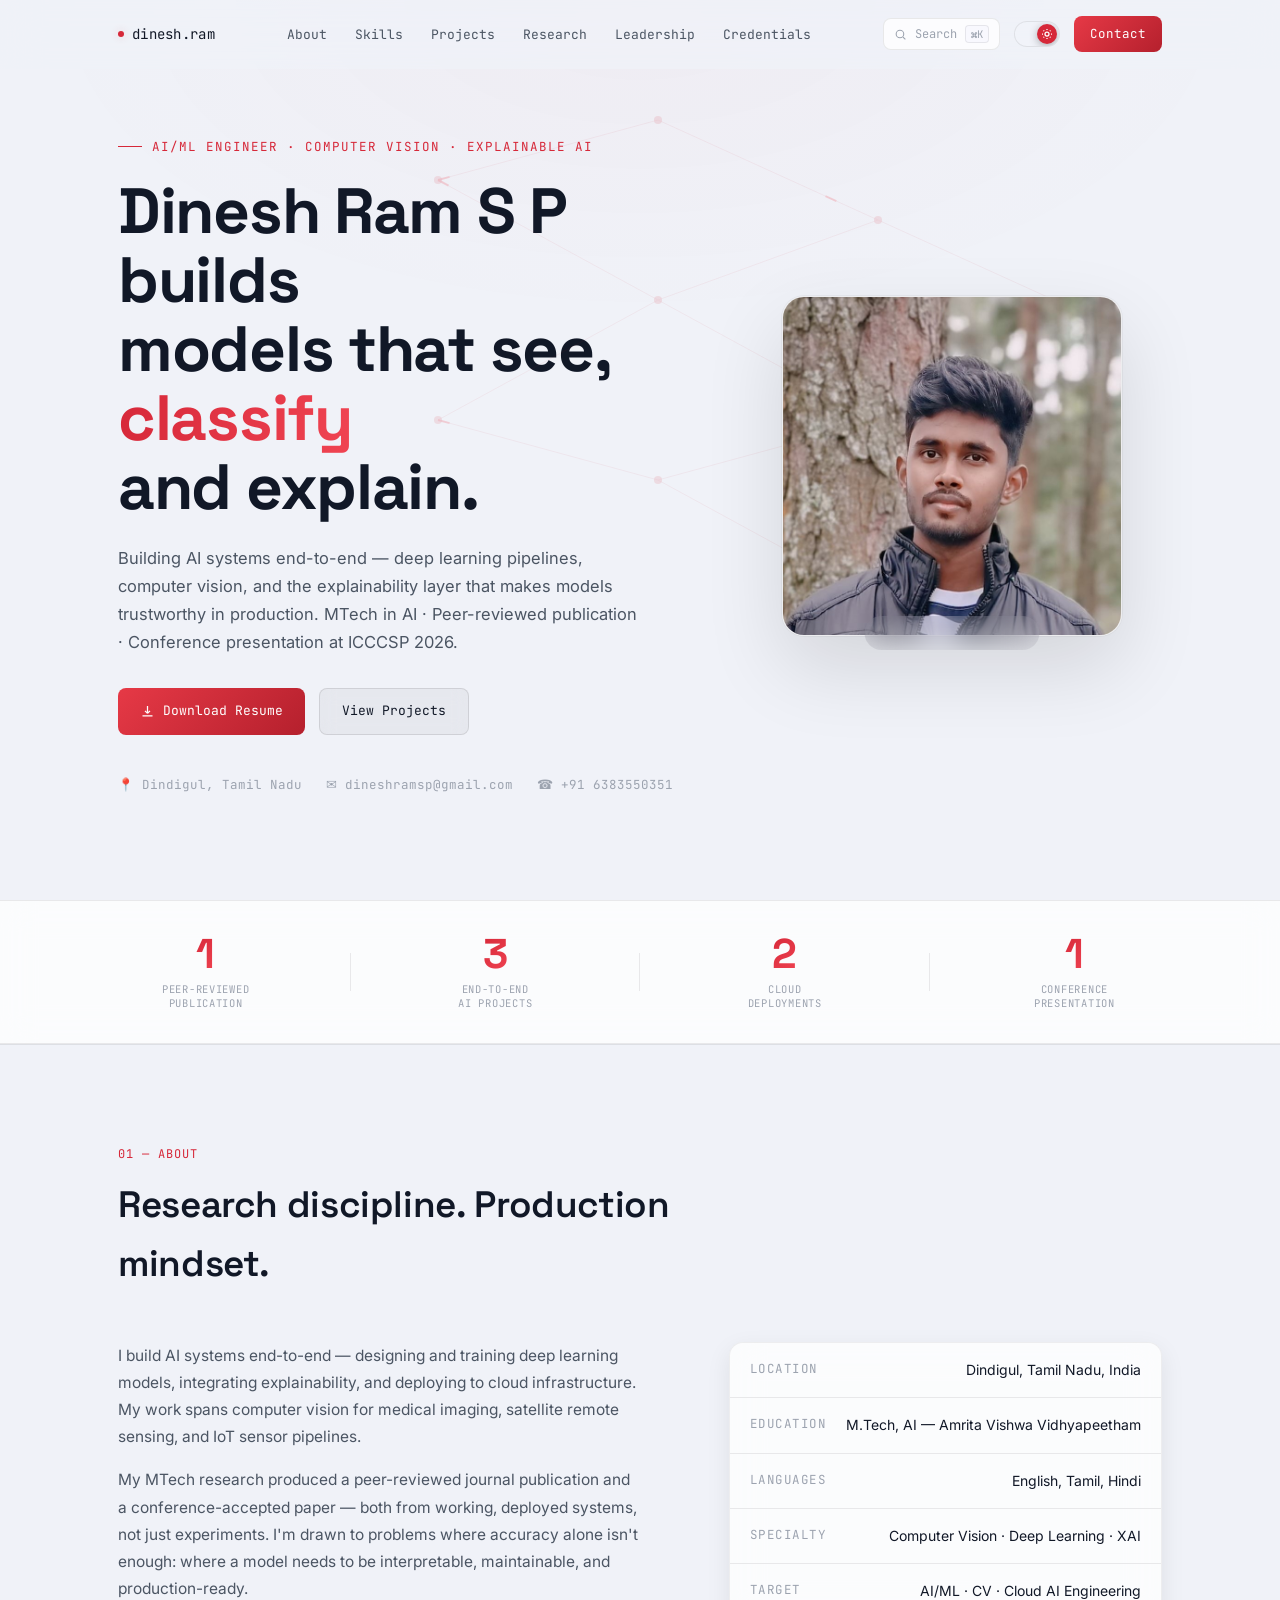
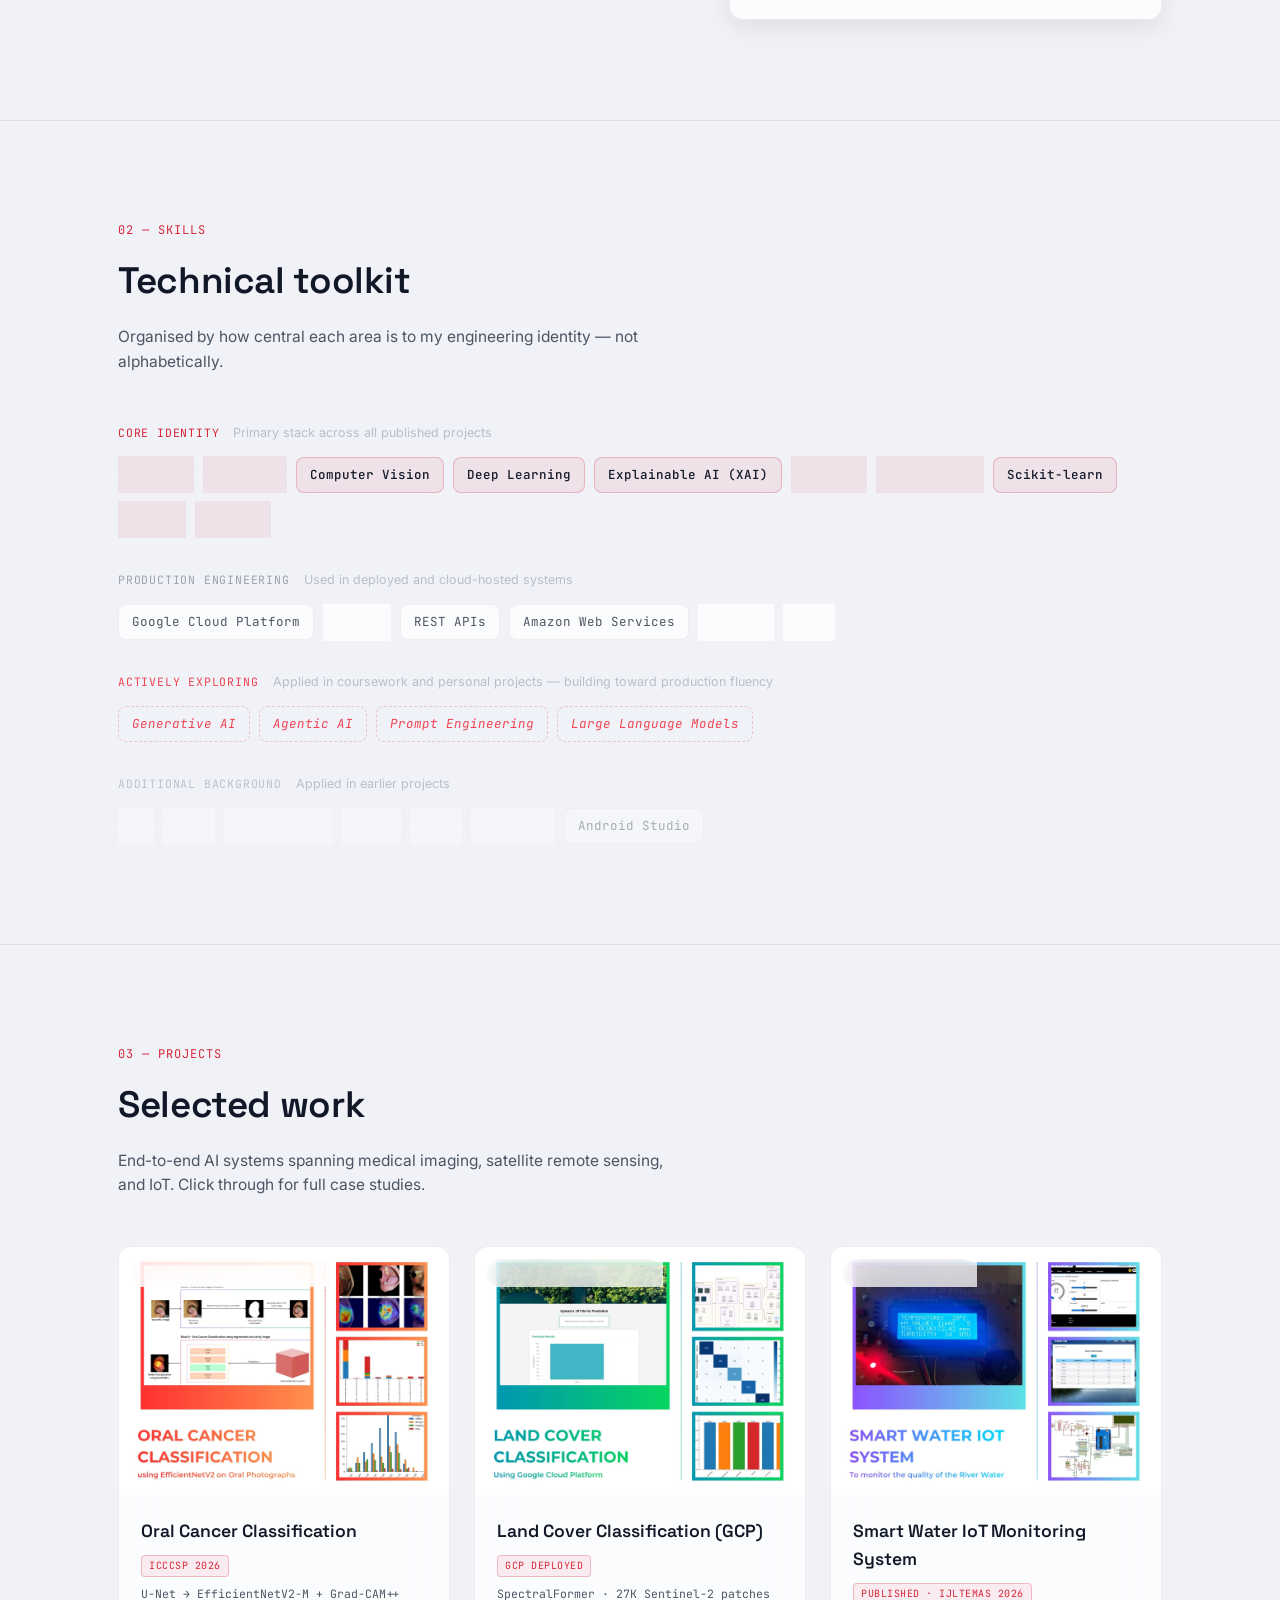
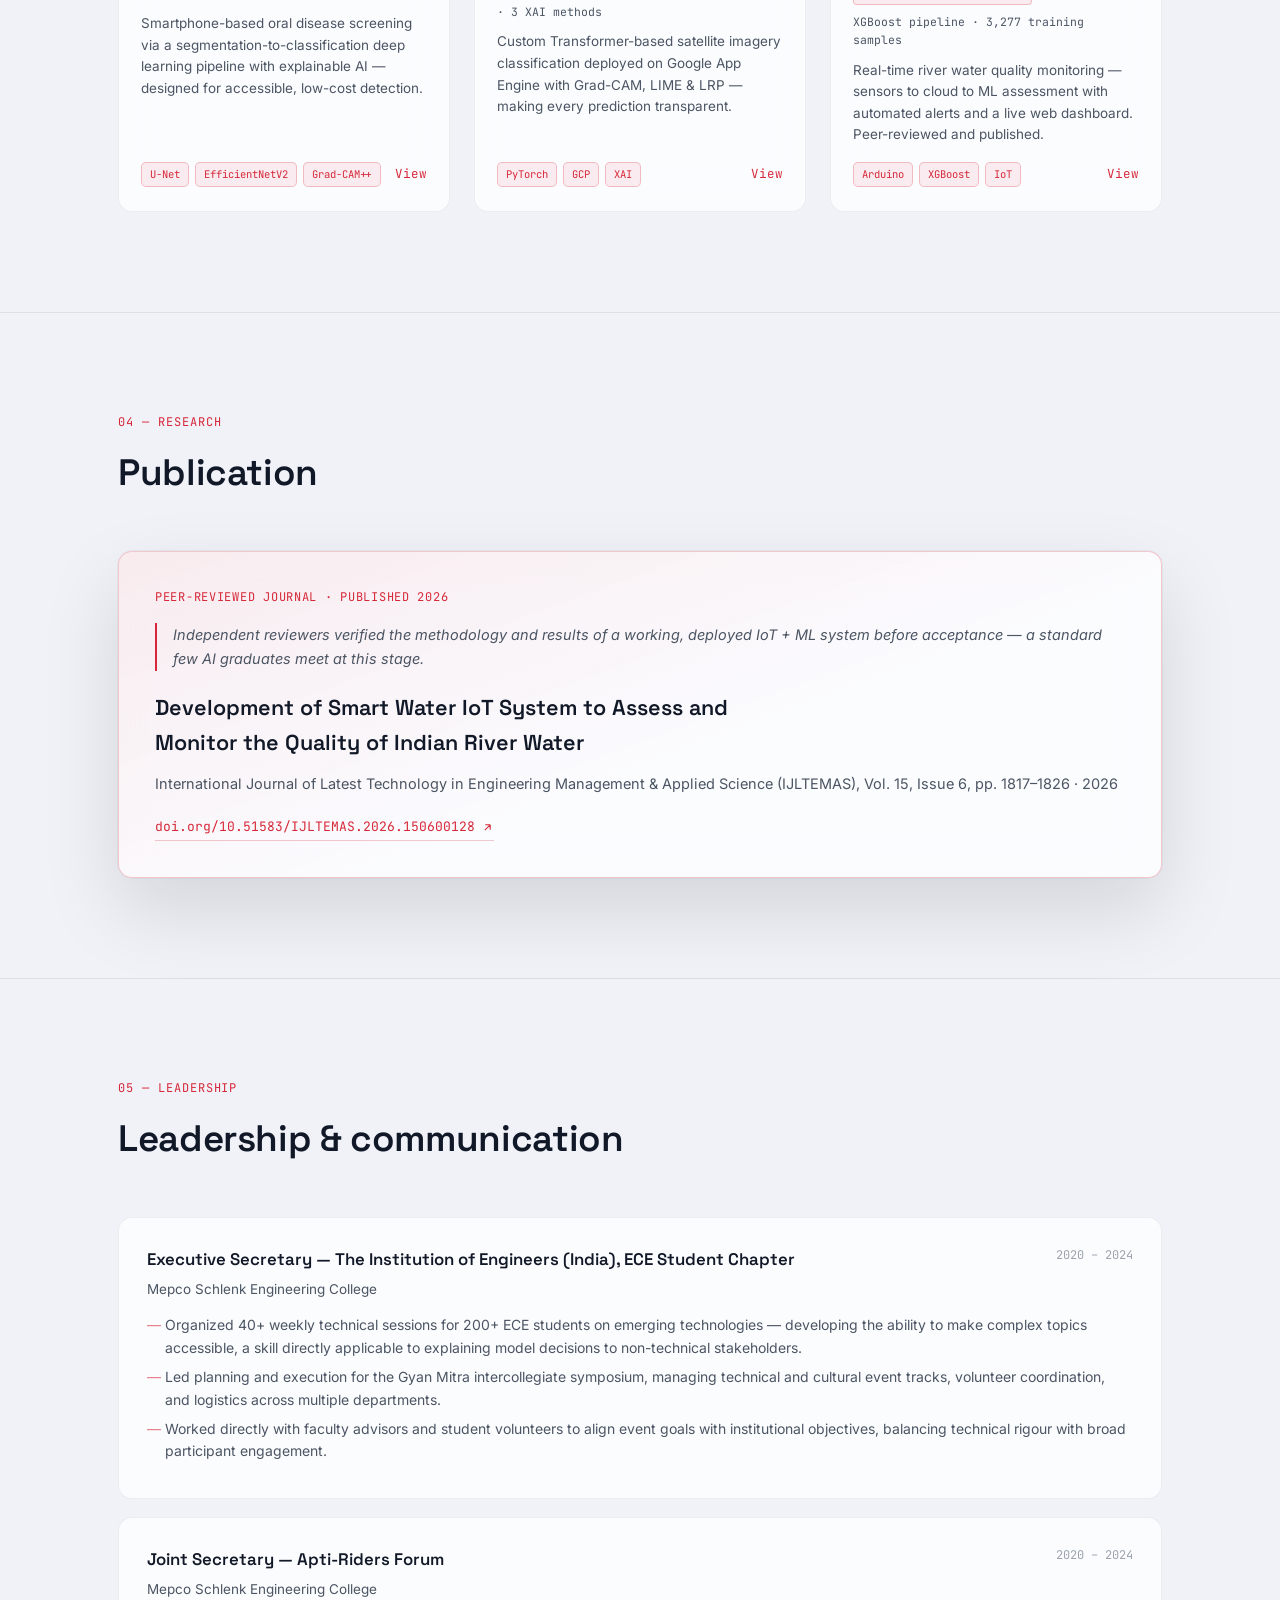
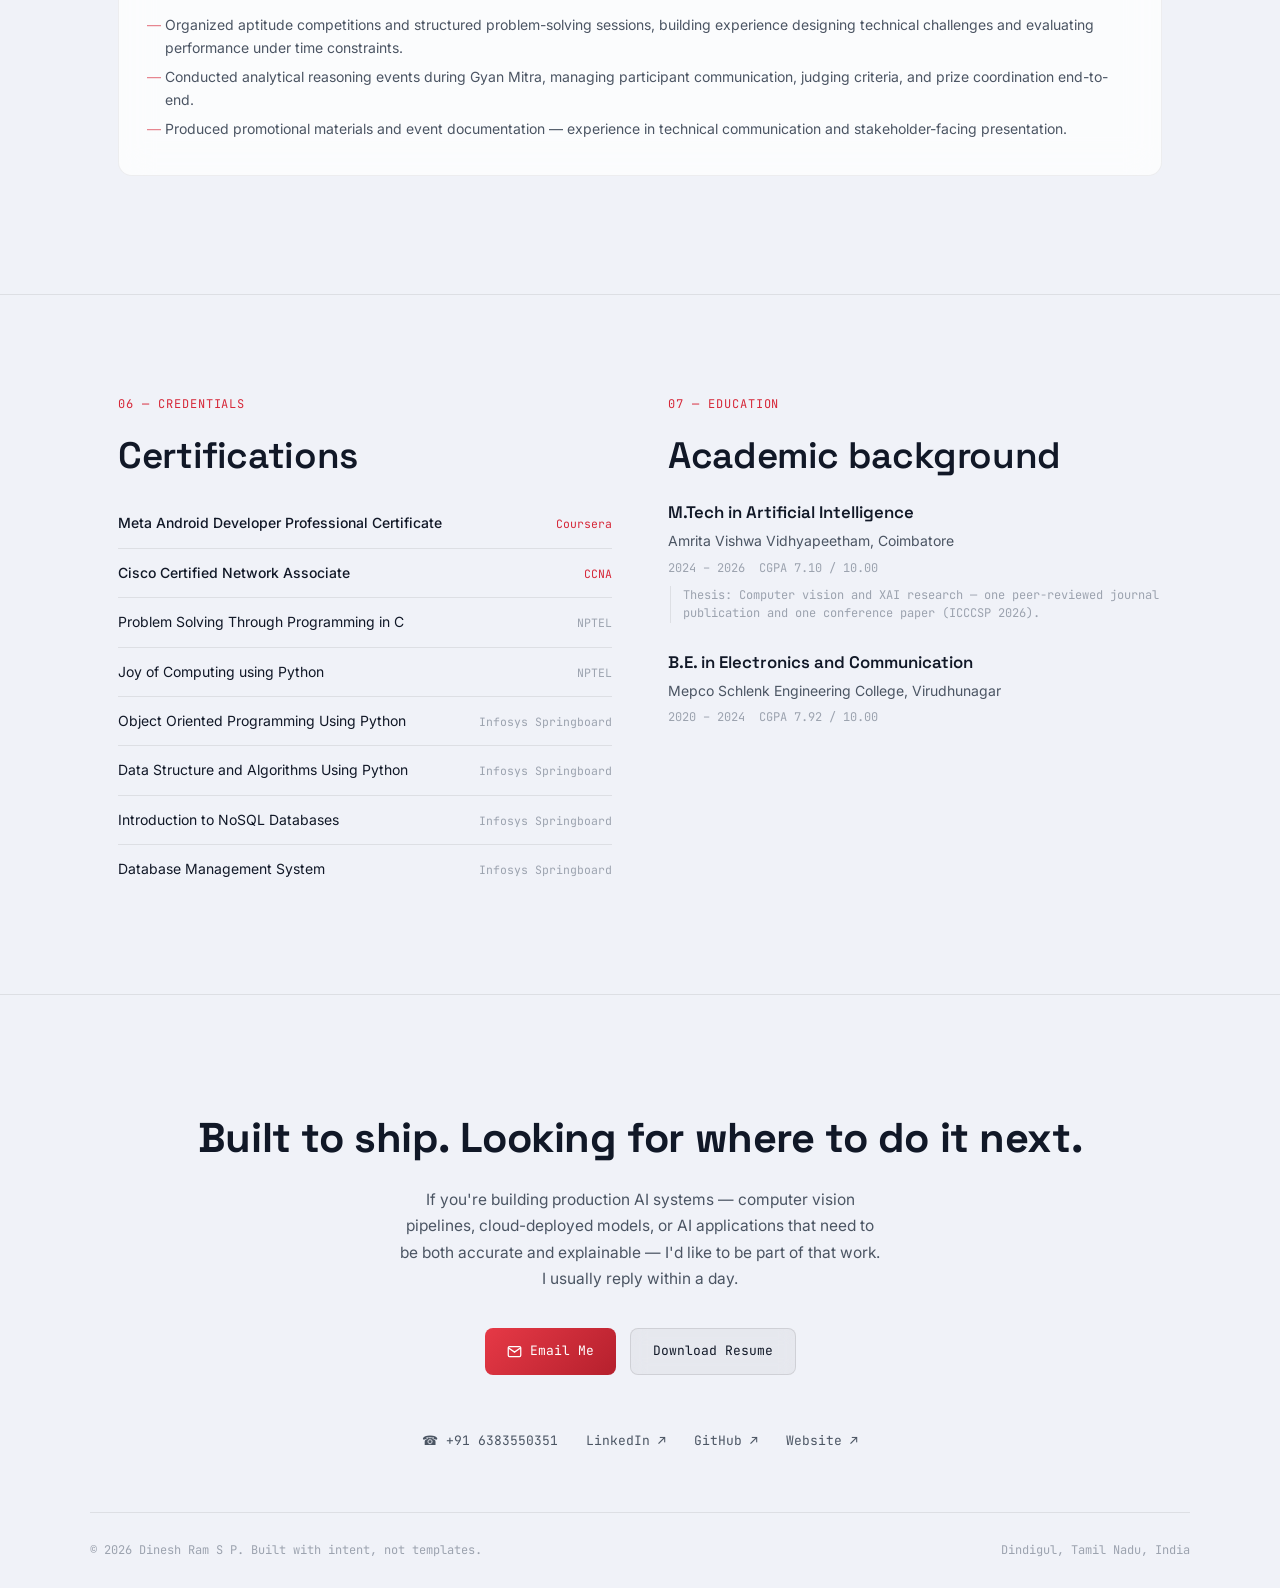
==== commit 3fbf65db: "fix(docs/meta): update canonical, og:url, structured data, and README links to DineshRamSP_Portfolio" ====
--- a/index.html
+++ b/index.html
@@ -1,486 +1,486 @@
-<!doctype html>
-<html lang="en">
-  <head>
-    <meta charset="UTF-8" />
-    <meta name="viewport" content="width=device-width, initial-scale=1.0" />
-    <title>Dinesh Ram S P — AI/ML Engineer · Computer Vision · Explainable AI</title>
-    <meta
-      name="description"
-      content="Dinesh Ram S P — AI/ML Engineer building end-to-end computer vision systems, deep learning pipelines, and cloud-deployed AI applications. Published researcher. Open to AI/ML roles."
-    />
-    <link rel="canonical" href="https://dreamfyre23.github.io/" />
-    <meta name="theme-color" content="#070B0F" media="(prefers-color-scheme: dark)" />
-    <meta name="theme-color" content="#F5FAF9" media="(prefers-color-scheme: light)" />
-    <meta property="og:type" content="website" />
-    <meta property="og:url" content="https://dreamfyre23.github.io/" />
-    <meta property="og:title" content="Dinesh Ram S P — AI/ML Engineer" />
-    <meta property="og:description" content="End-to-end AI systems — computer vision, deep learning, explainable AI, and cloud deployment. Published researcher. Open to AI/ML engineering roles." />
-    <link rel="icon" href="data:image/svg+xml,<svg xmlns='http://www.w3.org/2000/svg' viewBox='0 0 32 32'><circle cx='16' cy='16' r='11' fill='%2300E6C3'/></svg>" />
-    <link rel="preconnect" href="https://fonts.googleapis.com" />
-    <link rel="preconnect" href="https://fonts.gstatic.com" crossorigin />
-    <link href="https://fonts.googleapis.com/css2?family=Space+Grotesk:wght@400;500;600;700&family=Inter:wght@400;500;600&family=JetBrains+Mono:wght@400;500&display=swap" rel="stylesheet" />
-    <link rel="stylesheet" href="./assets/css/style.css" />
-    <script type="application/ld+json">
-    {"@context":"https://schema.org","@type":"Person","name":"Dinesh Ram S P","jobTitle":"AI/ML Engineer","url":"https://dreamfyre23.github.io/DineshRamSP_Portfolio/","sameAs":["https://www.linkedin.com/in/dineshramsp","https://github.com/Dreamfyre23"],"knowsAbout":["Computer Vision","Deep Learning","Explainable AI","Python","PyTorch","Google Cloud Platform"]}
-    </script>
-  </head>
-  <body>
-    <!-- Interactive grid canvas background -->
-    <canvas id="bg-canvas"></canvas>
-    <!-- Gradient radial overlay -->
-    <div class="bg-gradient"></div>
-    <!-- Theme transition overlay -->
-    <div id="theme-overlay"></div>
-    <!-- Ambient-bg kept for neural SVG in hero (hidden behind canvas) -->
-    <div class="ambient-bg" aria-hidden="true"></div>
-    <div id="navMount"></div>
-    <main id="top">
-
-      <!-- HERO -->
-      <section class="hero">
-        <div aria-hidden="true" style="position: absolute; inset: 0; overflow: hidden; pointer-events: none;">
-          <svg width="900" height="900" viewBox="0 0 900 900" fill="none" style="position:absolute;top:50%;left:60%;transform:translate(-50%,-50%);opacity:0.28;">
-            <g class="neural-pulse-line">
-              <line x1="120" y1="180" x2="340" y2="120" /><line x1="120" y1="180" x2="340" y2="300" />
-              <line x1="120" y1="420" x2="340" y2="300" /><line x1="120" y1="420" x2="340" y2="480" />
-              <line x1="340" y1="120" x2="560" y2="220" /><line x1="340" y1="300" x2="560" y2="220" />
-              <line x1="340" y1="300" x2="560" y2="420" /><line x1="340" y1="480" x2="560" y2="420" />
-              <line x1="340" y1="480" x2="560" y2="600" /><line x1="560" y1="220" x2="780" y2="320" />
-              <line x1="560" y1="420" x2="780" y2="320" /><line x1="560" y1="420" x2="780" y2="520" />
-              <line x1="560" y1="600" x2="780" y2="520" />
-            </g>
-            <path class="neural-signal" d="M120,180 L340,120 L560,220 L780,320" fill="none" />
-            <path class="neural-signal d2" d="M120,420 L340,480 L560,600 L780,520" fill="none" />
-            <path class="neural-signal d3" d="M120,180 L340,300 L560,420 L780,320" fill="none" />
-            <g>
-              <circle class="neural-node" cx="120" cy="180" r="4" /><circle class="neural-node" cx="120" cy="420" r="4" />
-              <circle class="neural-node" cx="340" cy="120" r="4" /><circle class="neural-node" cx="340" cy="300" r="4" />
-              <circle class="neural-node" cx="340" cy="480" r="4" /><circle class="neural-node" cx="560" cy="220" r="4" />
-              <circle class="neural-node" cx="560" cy="420" r="4" /><circle class="neural-node" cx="560" cy="600" r="4" />
-              <circle class="neural-node" cx="780" cy="320" r="4" /><circle class="neural-node" cx="780" cy="520" r="4" />
-            </g>
-          </svg>
-        </div>
-        <div class="wrap hero-inner">
-          <div>
-            <div class="eyebrow">
-              <span class="line"></span>AI/ML Engineer · Computer Vision · Explainable AI
-            </div>
-            <h1 class="hero-title">
-              Dinesh Ram S P builds<br />models that see,
-              <span class="accent">classify</span><br />and explain.
-            </h1>
-            <p class="hero-desc">
-              Building AI systems end-to-end — deep learning pipelines, computer vision,
-              and the explainability layer that makes models trustworthy in production.
-              MTech in AI · Peer-reviewed publication · Conference presentation at ICCCSP 2026.
-            </p>
-            <div class="hero-actions">
-              <a class="btn btn-primary" href="./assets/Dinesh_Ram_S_P_Resume.pdf" data-asset-link="assets/Dinesh_Ram_S_P_Resume.pdf" download>
-                <svg width="15" height="15" viewBox="0 0 24 24" fill="none" stroke="currentColor" stroke-width="2"><path d="M12 3v12m0 0l-4-4m4 4l4-4M4 19h16" /></svg>
-                Download Resume
-              </a>
-              <a class="btn btn-secondary" href="#projects" data-section-link="projects">View Projects</a>
-            </div>
-            <div class="hero-meta">
-              <span>📍 Dindigul, Tamil Nadu</span>
-              <a href="mailto:dineshramsp@gmail.com">✉ dineshramsp@gmail.com</a>
-              <a href="tel:+916383550351">☎ +91 6383550351</a>
-            </div>
-          </div>
-          <div class="hero-photo-wrap">
-            <div class="hero-photo">
-              <img src="./assets/dp.jpg" alt="Portrait of Dinesh Ram S P" loading="eager" width="340" height="340" />
-            </div>
-            <div class="hero-photo-tag">
-              <span class="dot"></span>Open to AI/ML roles
-            </div>
-          </div>
-        </div>
-      </section>
-
-      <!-- STATS STRIP -->
-      <div class="stats-strip" aria-label="Key credentials at a glance">
-        <div class="wrap stats-inner">
-          <div class="stat-item">
-            <span class="stat-number">1</span>
-            <span class="stat-label">Peer-Reviewed<br />Publication</span>
-          </div>
-          <div class="stat-divider" aria-hidden="true"></div>
-          <div class="stat-item">
-            <span class="stat-number">3</span>
-            <span class="stat-label">End-to-End<br />AI Projects</span>
-          </div>
-          <div class="stat-divider" aria-hidden="true"></div>
-          <div class="stat-item">
-            <span class="stat-number">2</span>
-            <span class="stat-label">Cloud<br />Deployments</span>
-          </div>
-          <div class="stat-divider" aria-hidden="true"></div>
-          <div class="stat-item">
-            <span class="stat-number">1</span>
-            <span class="stat-label">Conference<br />Presentation</span>
-          </div>
-        </div>
-      </div>
-
-      <hr class="divider" />
-
-      <!-- ABOUT -->
-      <section id="about" class="section-pad">
-        <div class="wrap">
-          <div class="section-head reveal">
-            <span class="section-eyebrow">01 — About</span>
-            <h2 class="section-title">Research discipline. Production mindset.</h2>
-          </div>
-          <div class="about-grid">
-            <div class="about-text reveal">
-              <p>
-                I build AI systems end-to-end — designing and training deep learning models,
-                integrating explainability, and deploying to cloud infrastructure. My work spans
-                computer vision for medical imaging, satellite remote sensing, and IoT sensor pipelines.
-              </p>
-              <p>
-                My MTech research produced a peer-reviewed journal publication and a conference-accepted
-                paper — both from working, deployed systems, not just experiments. I'm drawn to problems
-                where accuracy alone isn't enough: where a model needs to be interpretable, maintainable,
-                and production-ready.
-              </p>
-            </div>
-            <div class="about-facts reveal">
-              <div class="fact-row">
-                <span class="fact-label">LOCATION</span><span class="fact-value">Dindigul, Tamil Nadu, India</span>
-              </div>
-              <div class="fact-row">
-                <span class="fact-label">EDUCATION</span><span class="fact-value">M.Tech, AI — Amrita Vishwa Vidhyapeetham</span>
-              </div>
-              <div class="fact-row">
-                <span class="fact-label">LANGUAGES</span><span class="fact-value">English, Tamil, Hindi</span>
-              </div>
-              <div class="fact-row">
-                <span class="fact-label">SPECIALTY</span><span class="fact-value">Computer Vision · Deep Learning · XAI</span>
-              </div>
-              <div class="fact-row">
-                <span class="fact-label">TARGET</span><span class="fact-value">AI/ML · CV · Cloud AI Engineering</span>
-              </div>
-            </div>
-          </div>
-        </div>
-      </section>
-
-      <hr class="divider" />
-
-      <!-- SKILLS -->
-      <section id="skills" class="section-pad">
-        <div class="wrap">
-          <div class="section-head reveal">
-            <span class="section-eyebrow">02 — Skills</span>
-            <h2 class="section-title">Technical toolkit</h2>
-            <p class="section-desc">Organised by how central each area is to my engineering identity — not alphabetically.</p>
-          </div>
-          <div class="skills-tiers reveal">
-
-            <div class="skill-tier">
-              <div class="skill-tier-header">
-                <span class="skill-tier-label skill-tier-label--core">Core Identity</span>
-                <span class="skill-tier-desc">Primary stack across all published projects</span>
-              </div>
-              <div class="chip-row">
-                <span class="chip chip--core">Python</span>
-                <span class="chip chip--core">PyTorch</span>
-                <span class="chip chip--core">Computer Vision</span>
-                <span class="chip chip--core">Deep Learning</span>
-                <span class="chip chip--core">Explainable AI (XAI)</span>
-                <span class="chip chip--core">OpenCV</span>
-                <span class="chip chip--core">TensorFlow</span>
-                <span class="chip chip--core">Scikit-learn</span>
-                <span class="chip chip--core">NumPy</span>
-                <span class="chip chip--core">Pandas</span>
-              </div>
-            </div>
-
-            <div class="skill-tier">
-              <div class="skill-tier-header">
-                <span class="skill-tier-label">Production Engineering</span>
-                <span class="skill-tier-desc">Used in deployed and cloud-hosted systems</span>
-              </div>
-              <div class="chip-row">
-                <span class="chip">Google Cloud Platform</span>
-                <span class="chip">Flask</span>
-                <span class="chip">REST APIs</span>
-                <span class="chip">Amazon Web Services</span>
-                <span class="chip">GitHub</span>
-                <span class="chip">SQL</span>
-              </div>
-            </div>
-
-            <div class="skill-tier">
-              <div class="skill-tier-header">
-                <span class="skill-tier-label skill-tier-label--explore">Actively Exploring</span>
-                <span class="skill-tier-desc">Applied in coursework and personal projects — building toward production fluency</span>
-              </div>
-              <div class="chip-row">
-                <span class="chip chip--explore">Generative AI</span>
-                <span class="chip chip--explore">Agentic AI</span>
-                <span class="chip chip--explore">Prompt Engineering</span>
-                <span class="chip chip--explore">Large Language Models</span>
-              </div>
-            </div>
-
-            <div class="skill-tier">
-              <div class="skill-tier-header">
-                <span class="skill-tier-label skill-tier-label--dim">Additional Background</span>
-                <span class="skill-tier-desc">Applied in earlier projects</span>
-              </div>
-              <div class="chip-row">
-                <span class="chip chip--dim">C</span>
-                <span class="chip chip--dim">C++</span>
-                <span class="chip chip--dim">JavaScript</span>
-                <span class="chip chip--dim">HTML</span>
-                <span class="chip chip--dim">CSS</span>
-                <span class="chip chip--dim">Flutter</span>
-                <span class="chip chip--dim">Android Studio</span>
-              </div>
-            </div>
-
-          </div>
-        </div>
-      </section>
-
-      <hr class="divider" />
-
-      <!-- PROJECTS (order: most sophisticated → most deployed → published) -->
-      <section id="projects" class="section-pad">
-        <div class="wrap">
-          <div class="section-head reveal">
-            <span class="section-eyebrow">03 — Projects</span>
-            <h2 class="section-title">Selected work</h2>
-            <p class="section-desc">End-to-end AI systems spanning medical imaging, satellite remote sensing, and IoT. Click through for full case studies.</p>
-          </div>
-          <div class="projects-grid reveal">
-
-            <a class="project-card-link" href="./projects/oral-cancer-classification.html">
-              <div class="project-card">
-                <div class="project-cover" style="--vt-name: project-cover-oral">
-                  <span class="project-cover-tag">Medical Imaging · Research</span>
-                  <img src="./assets/covers/oral-cancer.jpg" alt="Oral Cancer Classification cover" data-fallback-icon="🔬" data-fallback-label="Cover pending" style="view-transition-name: project-cover-oral" />
-                </div>
-                <div class="project-card-body">
-                  <div class="project-card-title">Oral Cancer Classification</div>
-                  <div class="project-card-outcome">
-                    <span class="outcome-badge">ICCCSP 2026</span>
-                    U-Net → EfficientNetV2-M + Grad-CAM++
-                  </div>
-                  <p class="project-card-desc">Smartphone-based oral disease screening via a segmentation-to-classification deep learning pipeline with explainable AI — designed for accessible, low-cost detection.</p>
-                  <div class="project-card-footer">
-                    <div class="project-card-stack"><span>U-Net</span><span>EfficientNetV2</span><span>Grad-CAM++</span></div>
-                    <span class="project-card-arrow">View</span>
-                  </div>
-                </div>
-              </div>
-            </a>
-
-            <a class="project-card-link" href="./projects/land-cover-classification-gcp.html">
-              <div class="project-card">
-                <div class="project-cover" style="--vt-name: project-cover-landcover">
-                  <span class="project-cover-tag">Remote Sensing · Cloud</span>
-                  <img src="./assets/covers/land-cover.jpg" alt="Land Cover Classification on GCP cover" data-fallback-icon="🛰️" data-fallback-label="Cover pending" style="view-transition-name: project-cover-landcover" />
-                </div>
-                <div class="project-card-body">
-                  <div class="project-card-title">Land Cover Classification (GCP)</div>
-                  <div class="project-card-outcome">
-                    <span class="outcome-badge">GCP Deployed</span>
-                    SpectralFormer · 27K Sentinel-2 patches · 3 XAI methods
-                  </div>
-                  <p class="project-card-desc">Custom Transformer-based satellite imagery classification deployed on Google App Engine with Grad-CAM, LIME &amp; LRP — making every prediction transparent.</p>
-                  <div class="project-card-footer">
-                    <div class="project-card-stack"><span>PyTorch</span><span>GCP</span><span>XAI</span></div>
-                    <span class="project-card-arrow">View</span>
-                  </div>
-                </div>
-              </div>
-            </a>
-
-            <a class="project-card-link" href="./projects/smart-water-quality-monitoring.html">
-              <div class="project-card">
-                <div class="project-cover" style="--vt-name: project-cover-water">
-                  <span class="project-cover-tag">IoT · Applied ML</span>
-                  <img src="./assets/covers/smart-water.jpg" alt="Smart Water IoT Monitoring System cover" data-fallback-icon="🌊" data-fallback-label="Cover pending" style="view-transition-name: project-cover-water" />
-                </div>
-                <div class="project-card-body">
-                  <div class="project-card-title">Smart Water IoT Monitoring System</div>
-                  <div class="project-card-outcome">
-                    <span class="outcome-badge">Published · IJLTEMAS 2026</span>
-                    XGBoost pipeline · 3,277 training samples
-                  </div>
-                  <p class="project-card-desc">Real-time river water quality monitoring — sensors to cloud to ML assessment with automated alerts and a live web dashboard. Peer-reviewed and published.</p>
-                  <div class="project-card-footer">
-                    <div class="project-card-stack"><span>Arduino</span><span>XGBoost</span><span>IoT</span></div>
-                    <span class="project-card-arrow">View</span>
-                  </div>
-                </div>
-              </div>
-            </a>
-
-          </div>
-        </div>
-      </section>
-
-      <hr class="divider" />
-
-      <!-- PUBLICATION -->
-      <section id="publication" class="section-pad">
-        <div class="wrap">
-          <div class="section-head reveal">
-            <span class="section-eyebrow">04 — Research</span>
-            <h2 class="section-title">Publication</h2>
-          </div>
-          <div class="pub-card reveal">
-            <span class="pub-icon-label">Peer-Reviewed Journal · Published 2026</span>
-            <p class="pub-achievement">
-              Independent reviewers verified the methodology and results of a working, deployed
-              IoT + ML system before acceptance — a standard few AI graduates meet at this stage.
-            </p>
-            <div class="pub-title">
-              Development of Smart Water IoT System to Assess and Monitor the Quality of Indian River Water
-            </div>
-            <div class="pub-meta">
-              International Journal of Latest Technology in Engineering Management &amp; Applied Science
-              (IJLTEMAS), Vol. 15, Issue 6, pp. 1817–1826 · 2026
-            </div>
-            <a class="pub-doi" href="https://doi.org/10.51583/IJLTEMAS.2026.150600128" target="_blank" rel="noopener noreferrer">
-              doi.org/10.51583/IJLTEMAS.2026.150600128
-              <svg width="13" height="13" viewBox="0 0 24 24" fill="none" stroke="currentColor" stroke-width="2"><path d="M7 17L17 7M17 7H8M17 7v9" /></svg>
-            </a>
-          </div>
-        </div>
-      </section>
-
-      <hr class="divider" />
-
-      <!-- LEADERSHIP -->
-      <section id="leadership" class="section-pad">
-        <div class="wrap">
-          <div class="section-head reveal">
-            <span class="section-eyebrow">05 — Leadership</span>
-            <h2 class="section-title">Leadership &amp; communication</h2>
-          </div>
-
-          <div class="lead-card reveal">
-            <div class="lead-top">
-              <div class="lead-role">Executive Secretary — The Institution of Engineers (India), ECE Student Chapter</div>
-              <div class="lead-date">2020 – 2024</div>
-            </div>
-            <div class="lead-org">Mepco Schlenk Engineering College</div>
-            <ul class="lead-bullets">
-              <li>Organized 40+ weekly technical sessions for 200+ ECE students on emerging technologies — developing the ability to make complex topics accessible, a skill directly applicable to explaining model decisions to non-technical stakeholders.</li>
-              <li>Led planning and execution for the Gyan Mitra intercollegiate symposium, managing technical and cultural event tracks, volunteer coordination, and logistics across multiple departments.</li>
-              <li>Worked directly with faculty advisors and student volunteers to align event goals with institutional objectives, balancing technical rigour with broad participant engagement.</li>
-            </ul>
-          </div>
-
-          <div class="lead-card reveal">
-            <div class="lead-top">
-              <div class="lead-role">Joint Secretary — Apti-Riders Forum</div>
-              <div class="lead-date">2020 – 2024</div>
-            </div>
-            <div class="lead-org">Mepco Schlenk Engineering College</div>
-            <ul class="lead-bullets">
-              <li>Organized aptitude competitions and structured problem-solving sessions, building experience designing technical challenges and evaluating performance under time constraints.</li>
-              <li>Conducted analytical reasoning events during Gyan Mitra, managing participant communication, judging criteria, and prize coordination end-to-end.</li>
-              <li>Produced promotional materials and event documentation — experience in technical communication and stakeholder-facing presentation.</li>
-            </ul>
-          </div>
-        </div>
-      </section>
-
-      <hr class="divider" />
-
-      <!-- CERTIFICATIONS + EDUCATION -->
-      <section class="section-pad" id="credentials">
-        <div class="wrap">
-          <div class="split-grid">
-
-            <div class="reveal" id="certifications">
-              <span class="section-eyebrow">06 — Credentials</span>
-              <h2 class="section-title section-title--compact">Certifications</h2>
-              <ul class="cert-list">
-                <li class="cert-item cert-item--featured">
-                  <span class="cert-name">Meta Android Developer Professional Certificate</span><span class="cert-issuer cert-issuer--featured">Coursera</span>
-                </li>
-                <li class="cert-item cert-item--featured">
-                  <span class="cert-name">Cisco Certified Network Associate</span><span class="cert-issuer cert-issuer--featured">CCNA</span>
-                </li>
-                <li class="cert-item">
-                  <span class="cert-name">Problem Solving Through Programming in C</span><span class="cert-issuer">NPTEL</span>
-                </li>
-                <li class="cert-item">
-                  <span class="cert-name">Joy of Computing using Python</span><span class="cert-issuer">NPTEL</span>
-                </li>
-                <li class="cert-item">
-                  <span class="cert-name">Object Oriented Programming Using Python</span><span class="cert-issuer">Infosys Springboard</span>
-                </li>
-                <li class="cert-item">
-                  <span class="cert-name">Data Structure and Algorithms Using Python</span><span class="cert-issuer">Infosys Springboard</span>
-                </li>
-                <li class="cert-item">
-                  <span class="cert-name">Introduction to NoSQL Databases</span><span class="cert-issuer">Infosys Springboard</span>
-                </li>
-                <li class="cert-item">
-                  <span class="cert-name">Database Management System</span><span class="cert-issuer">Infosys Springboard</span>
-                </li>
-              </ul>
-            </div>
-
-            <div class="reveal" id="education">
-              <span class="section-eyebrow">07 — Education</span>
-              <h2 class="section-title section-title--compact">Academic background</h2>
-              <div class="edu-item">
-                <div class="edu-degree">M.Tech in Artificial Intelligence</div>
-                <div class="edu-school">Amrita Vishwa Vidhyapeetham, Coimbatore</div>
-                <div class="edu-meta"><span>2024 – 2026</span><span>CGPA 7.10 / 10.00</span></div>
-                <p class="edu-note">Thesis: Computer vision and XAI research — one peer-reviewed journal publication and one conference paper (ICCCSP 2026).</p>
-              </div>
-              <div class="edu-item">
-                <div class="edu-degree">B.E. in Electronics and Communication</div>
-                <div class="edu-school">Mepco Schlenk Engineering College, Virudhunagar</div>
-                <div class="edu-meta"><span>2020 – 2024</span><span>CGPA 7.92 / 10.00</span></div>
-              </div>
-            </div>
-
-          </div>
-        </div>
-      </section>
-
-      <hr class="divider" />
-
-      <!-- CONTACT -->
-      <section id="contact" class="contact-section">
-        <div class="wrap reveal">
-          <h2 class="contact-title">Built to ship. Looking for where to do it next.</h2>
-          <p class="contact-desc">
-            If you're building production AI systems — computer vision pipelines, cloud-deployed
-            models, or AI applications that need to be both accurate and explainable — I'd like
-            to be part of that work. I usually reply within a day.
-          </p>
-          <div class="contact-actions">
-            <a class="btn btn-primary" href="mailto:dineshramsp@gmail.com">
-              <svg width="15" height="15" viewBox="0 0 24 24" fill="none" stroke="currentColor" stroke-width="2"><path d="M22 6l-10 7L2 6" /><rect x="2" y="4" width="20" height="16" rx="2" /></svg>
-              Email Me
-            </a>
-            <a class="btn btn-secondary" href="./assets/Dinesh_Ram_S_P_Resume.pdf" data-asset-link="assets/Dinesh_Ram_S_P_Resume.pdf" download>Download Resume</a>
-          </div>
-          <div class="contact-links">
-            <a href="tel:+916383550351">☎ +91 6383550351</a>
-            <a href="https://www.linkedin.com/in/dineshramsp" target="_blank" rel="noopener noreferrer">LinkedIn ↗</a>
-            <a href="https://github.com/Dreamfyre23" target="_blank" rel="noopener noreferrer">GitHub ↗</a>
-            <a href="https://dreamfyre23.github.io/DineshRamSP_Portfolio" target="_blank" rel="noopener noreferrer">Website ↗</a>
-          </div>
-        </div>
-      </section>
-    </main>
-
-    <div id="footerMount"></div>
-    <script src="./assets/js/main.js"></script>
-  </body>
+<!doctype html>
+<html lang="en">
+  <head>
+    <meta charset="UTF-8" />
+    <meta name="viewport" content="width=device-width, initial-scale=1.0" />
+    <title>Dinesh Ram S P — AI/ML Engineer · Computer Vision · Explainable AI</title>
+    <meta
+      name="description"
+      content="Dinesh Ram S P — AI/ML Engineer building end-to-end computer vision systems, deep learning pipelines, and cloud-deployed AI applications. Published researcher. Open to AI/ML roles."
+    />
+    <link rel="canonical" href="https://dreamfyre23.github.io/DineshRamSP_Portfolio/" />
+    <meta name="theme-color" content="#070B0F" media="(prefers-color-scheme: dark)" />
+    <meta name="theme-color" content="#F5FAF9" media="(prefers-color-scheme: light)" />
+    <meta property="og:type" content="website" />
+    <meta property="og:url" content="https://dreamfyre23.github.io/DineshRamSP_Portfolio/" />
+    <meta property="og:title" content="Dinesh Ram S P — AI/ML Engineer" />
+    <meta property="og:description" content="End-to-end AI systems — computer vision, deep learning, explainable AI, and cloud deployment. Published researcher. Open to AI/ML engineering roles." />
+    <link rel="icon" href="data:image/svg+xml,<svg xmlns='http://www.w3.org/2000/svg' viewBox='0 0 32 32'><circle cx='16' cy='16' r='11' fill='%2300E6C3'/></svg>" />
+    <link rel="preconnect" href="https://fonts.googleapis.com" />
+    <link rel="preconnect" href="https://fonts.gstatic.com" crossorigin />
+    <link href="https://fonts.googleapis.com/css2?family=Space+Grotesk:wght@400;500;600;700&family=Inter:wght@400;500;600&family=JetBrains+Mono:wght@400;500&display=swap" rel="stylesheet" />
+    <link rel="stylesheet" href="./assets/css/style.css" />
+    <script type="application/ld+json">
+    {"@context":"https://schema.org","@type":"Person","name":"Dinesh Ram S P","jobTitle":"AI/ML Engineer","url":"https://dreamfyre23.github.io/DineshRamSP_Portfolio/","sameAs":["https://www.linkedin.com/in/dineshramsp","https://github.com/Dreamfyre23"],"knowsAbout":["Computer Vision","Deep Learning","Explainable AI","Python","PyTorch","Google Cloud Platform"]}
+    </script>
+  </head>
+  <body>
+    <!-- Interactive grid canvas background -->
+    <canvas id="bg-canvas"></canvas>
+    <!-- Gradient radial overlay -->
+    <div class="bg-gradient"></div>
+    <!-- Theme transition overlay -->
+    <div id="theme-overlay"></div>
+    <!-- Ambient-bg kept for neural SVG in hero (hidden behind canvas) -->
+    <div class="ambient-bg" aria-hidden="true"></div>
+    <div id="navMount"></div>
+    <main id="top">
+
+      <!-- HERO -->
+      <section class="hero">
+        <div aria-hidden="true" style="position: absolute; inset: 0; overflow: hidden; pointer-events: none;">
+          <svg width="900" height="900" viewBox="0 0 900 900" fill="none" style="position:absolute;top:50%;left:60%;transform:translate(-50%,-50%);opacity:0.28;">
+            <g class="neural-pulse-line">
+              <line x1="120" y1="180" x2="340" y2="120" /><line x1="120" y1="180" x2="340" y2="300" />
+              <line x1="120" y1="420" x2="340" y2="300" /><line x1="120" y1="420" x2="340" y2="480" />
+              <line x1="340" y1="120" x2="560" y2="220" /><line x1="340" y1="300" x2="560" y2="220" />
+              <line x1="340" y1="300" x2="560" y2="420" /><line x1="340" y1="480" x2="560" y2="420" />
+              <line x1="340" y1="480" x2="560" y2="600" /><line x1="560" y1="220" x2="780" y2="320" />
+              <line x1="560" y1="420" x2="780" y2="320" /><line x1="560" y1="420" x2="780" y2="520" />
+              <line x1="560" y1="600" x2="780" y2="520" />
+            </g>
+            <path class="neural-signal" d="M120,180 L340,120 L560,220 L780,320" fill="none" />
+            <path class="neural-signal d2" d="M120,420 L340,480 L560,600 L780,520" fill="none" />
+            <path class="neural-signal d3" d="M120,180 L340,300 L560,420 L780,320" fill="none" />
+            <g>
+              <circle class="neural-node" cx="120" cy="180" r="4" /><circle class="neural-node" cx="120" cy="420" r="4" />
+              <circle class="neural-node" cx="340" cy="120" r="4" /><circle class="neural-node" cx="340" cy="300" r="4" />
+              <circle class="neural-node" cx="340" cy="480" r="4" /><circle class="neural-node" cx="560" cy="220" r="4" />
+              <circle class="neural-node" cx="560" cy="420" r="4" /><circle class="neural-node" cx="560" cy="600" r="4" />
+              <circle class="neural-node" cx="780" cy="320" r="4" /><circle class="neural-node" cx="780" cy="520" r="4" />
+            </g>
+          </svg>
+        </div>
+        <div class="wrap hero-inner">
+          <div>
+            <div class="eyebrow">
+              <span class="line"></span>AI/ML Engineer · Computer Vision · Explainable AI
+            </div>
+            <h1 class="hero-title">
+              Dinesh Ram S P builds<br />models that see,
+              <span class="accent">classify</span><br />and explain.
+            </h1>
+            <p class="hero-desc">
+              Building AI systems end-to-end — deep learning pipelines, computer vision,
+              and the explainability layer that makes models trustworthy in production.
+              MTech in AI · Peer-reviewed publication · Conference presentation at ICCCSP 2026.
+            </p>
+            <div class="hero-actions">
+              <a class="btn btn-primary" href="./assets/Dinesh_Ram_S_P_Resume.pdf" data-asset-link="assets/Dinesh_Ram_S_P_Resume.pdf" download>
+                <svg width="15" height="15" viewBox="0 0 24 24" fill="none" stroke="currentColor" stroke-width="2"><path d="M12 3v12m0 0l-4-4m4 4l4-4M4 19h16" /></svg>
+                Download Resume
+              </a>
+              <a class="btn btn-secondary" href="#projects" data-section-link="projects">View Projects</a>
+            </div>
+            <div class="hero-meta">
+              <span>📍 Dindigul, Tamil Nadu</span>
+              <a href="mailto:dineshramsp@gmail.com">✉ dineshramsp@gmail.com</a>
+              <a href="tel:+916383550351">☎ +91 6383550351</a>
+            </div>
+          </div>
+          <div class="hero-photo-wrap">
+            <div class="hero-photo">
+              <img src="./assets/dp.jpg" alt="Portrait of Dinesh Ram S P" loading="eager" width="340" height="340" />
+            </div>
+            <div class="hero-photo-tag">
+              <span class="dot"></span>Open to AI/ML roles
+            </div>
+          </div>
+        </div>
+      </section>
+
+      <!-- STATS STRIP -->
+      <div class="stats-strip" aria-label="Key credentials at a glance">
+        <div class="wrap stats-inner">
+          <div class="stat-item">
+            <span class="stat-number">1</span>
+            <span class="stat-label">Peer-Reviewed<br />Publication</span>
+          </div>
+          <div class="stat-divider" aria-hidden="true"></div>
+          <div class="stat-item">
+            <span class="stat-number">3</span>
+            <span class="stat-label">End-to-End<br />AI Projects</span>
+          </div>
+          <div class="stat-divider" aria-hidden="true"></div>
+          <div class="stat-item">
+            <span class="stat-number">2</span>
+            <span class="stat-label">Cloud<br />Deployments</span>
+          </div>
+          <div class="stat-divider" aria-hidden="true"></div>
+          <div class="stat-item">
+            <span class="stat-number">1</span>
+            <span class="stat-label">Conference<br />Presentation</span>
+          </div>
+        </div>
+      </div>
+
+      <hr class="divider" />
+
+      <!-- ABOUT -->
+      <section id="about" class="section-pad">
+        <div class="wrap">
+          <div class="section-head reveal">
+            <span class="section-eyebrow">01 — About</span>
+            <h2 class="section-title">Research discipline. Production mindset.</h2>
+          </div>
+          <div class="about-grid">
+            <div class="about-text reveal">
+              <p>
+                I build AI systems end-to-end — designing and training deep learning models,
+                integrating explainability, and deploying to cloud infrastructure. My work spans
+                computer vision for medical imaging, satellite remote sensing, and IoT sensor pipelines.
+              </p>
+              <p>
+                My MTech research produced a peer-reviewed journal publication and a conference-accepted
+                paper — both from working, deployed systems, not just experiments. I'm drawn to problems
+                where accuracy alone isn't enough: where a model needs to be interpretable, maintainable,
+                and production-ready.
+              </p>
+            </div>
+            <div class="about-facts reveal">
+              <div class="fact-row">
+                <span class="fact-label">LOCATION</span><span class="fact-value">Dindigul, Tamil Nadu, India</span>
+              </div>
+              <div class="fact-row">
+                <span class="fact-label">EDUCATION</span><span class="fact-value">M.Tech, AI — Amrita Vishwa Vidhyapeetham</span>
+              </div>
+              <div class="fact-row">
+                <span class="fact-label">LANGUAGES</span><span class="fact-value">English, Tamil, Hindi</span>
+              </div>
+              <div class="fact-row">
+                <span class="fact-label">SPECIALTY</span><span class="fact-value">Computer Vision · Deep Learning · XAI</span>
+              </div>
+              <div class="fact-row">
+                <span class="fact-label">TARGET</span><span class="fact-value">AI/ML · CV · Cloud AI Engineering</span>
+              </div>
+            </div>
+          </div>
+        </div>
+      </section>
+
+      <hr class="divider" />
+
+      <!-- SKILLS -->
+      <section id="skills" class="section-pad">
+        <div class="wrap">
+          <div class="section-head reveal">
+            <span class="section-eyebrow">02 — Skills</span>
+            <h2 class="section-title">Technical toolkit</h2>
+            <p class="section-desc">Organised by how central each area is to my engineering identity — not alphabetically.</p>
+          </div>
+          <div class="skills-tiers reveal">
+
+            <div class="skill-tier">
+              <div class="skill-tier-header">
+                <span class="skill-tier-label skill-tier-label--core">Core Identity</span>
+                <span class="skill-tier-desc">Primary stack across all published projects</span>
+              </div>
+              <div class="chip-row">
+                <span class="chip chip--core">Python</span>
+                <span class="chip chip--core">PyTorch</span>
+                <span class="chip chip--core">Computer Vision</span>
+                <span class="chip chip--core">Deep Learning</span>
+                <span class="chip chip--core">Explainable AI (XAI)</span>
+                <span class="chip chip--core">OpenCV</span>
+                <span class="chip chip--core">TensorFlow</span>
+                <span class="chip chip--core">Scikit-learn</span>
+                <span class="chip chip--core">NumPy</span>
+                <span class="chip chip--core">Pandas</span>
+              </div>
+            </div>
+
+            <div class="skill-tier">
+              <div class="skill-tier-header">
+                <span class="skill-tier-label">Production Engineering</span>
+                <span class="skill-tier-desc">Used in deployed and cloud-hosted systems</span>
+              </div>
+              <div class="chip-row">
+                <span class="chip">Google Cloud Platform</span>
+                <span class="chip">Flask</span>
+                <span class="chip">REST APIs</span>
+                <span class="chip">Amazon Web Services</span>
+                <span class="chip">GitHub</span>
+                <span class="chip">SQL</span>
+              </div>
+            </div>
+
+            <div class="skill-tier">
+              <div class="skill-tier-header">
+                <span class="skill-tier-label skill-tier-label--explore">Actively Exploring</span>
+                <span class="skill-tier-desc">Applied in coursework and personal projects — building toward production fluency</span>
+              </div>
+              <div class="chip-row">
+                <span class="chip chip--explore">Generative AI</span>
+                <span class="chip chip--explore">Agentic AI</span>
+                <span class="chip chip--explore">Prompt Engineering</span>
+                <span class="chip chip--explore">Large Language Models</span>
+              </div>
+            </div>
+
+            <div class="skill-tier">
+              <div class="skill-tier-header">
+                <span class="skill-tier-label skill-tier-label--dim">Additional Background</span>
+                <span class="skill-tier-desc">Applied in earlier projects</span>
+              </div>
+              <div class="chip-row">
+                <span class="chip chip--dim">C</span>
+                <span class="chip chip--dim">C++</span>
+                <span class="chip chip--dim">JavaScript</span>
+                <span class="chip chip--dim">HTML</span>
+                <span class="chip chip--dim">CSS</span>
+                <span class="chip chip--dim">Flutter</span>
+                <span class="chip chip--dim">Android Studio</span>
+              </div>
+            </div>
+
+          </div>
+        </div>
+      </section>
+
+      <hr class="divider" />
+
+      <!-- PROJECTS (order: most sophisticated → most deployed → published) -->
+      <section id="projects" class="section-pad">
+        <div class="wrap">
+          <div class="section-head reveal">
+            <span class="section-eyebrow">03 — Projects</span>
+            <h2 class="section-title">Selected work</h2>
+            <p class="section-desc">End-to-end AI systems spanning medical imaging, satellite remote sensing, and IoT. Click through for full case studies.</p>
+          </div>
+          <div class="projects-grid reveal">
+
+            <a class="project-card-link" href="./projects/oral-cancer-classification.html">
+              <div class="project-card">
+                <div class="project-cover" style="--vt-name: project-cover-oral">
+                  <span class="project-cover-tag">Medical Imaging · Research</span>
+                  <img src="./assets/covers/oral-cancer.jpg" alt="Oral Cancer Classification cover" data-fallback-icon="🔬" data-fallback-label="Cover pending" style="view-transition-name: project-cover-oral" />
+                </div>
+                <div class="project-card-body">
+                  <div class="project-card-title">Oral Cancer Classification</div>
+                  <div class="project-card-outcome">
+                    <span class="outcome-badge">ICCCSP 2026</span>
+                    U-Net → EfficientNetV2-M + Grad-CAM++
+                  </div>
+                  <p class="project-card-desc">Smartphone-based oral disease screening via a segmentation-to-classification deep learning pipeline with explainable AI — designed for accessible, low-cost detection.</p>
+                  <div class="project-card-footer">
+                    <div class="project-card-stack"><span>U-Net</span><span>EfficientNetV2</span><span>Grad-CAM++</span></div>
+                    <span class="project-card-arrow">View</span>
+                  </div>
+                </div>
+              </div>
+            </a>
+
+            <a class="project-card-link" href="./projects/land-cover-classification-gcp.html">
+              <div class="project-card">
+                <div class="project-cover" style="--vt-name: project-cover-landcover">
+                  <span class="project-cover-tag">Remote Sensing · Cloud</span>
+                  <img src="./assets/covers/land-cover.jpg" alt="Land Cover Classification on GCP cover" data-fallback-icon="🛰️" data-fallback-label="Cover pending" style="view-transition-name: project-cover-landcover" />
+                </div>
+                <div class="project-card-body">
+                  <div class="project-card-title">Land Cover Classification (GCP)</div>
+                  <div class="project-card-outcome">
+                    <span class="outcome-badge">GCP Deployed</span>
+                    SpectralFormer · 27K Sentinel-2 patches · 3 XAI methods
+                  </div>
+                  <p class="project-card-desc">Custom Transformer-based satellite imagery classification deployed on Google App Engine with Grad-CAM, LIME &amp; LRP — making every prediction transparent.</p>
+                  <div class="project-card-footer">
+                    <div class="project-card-stack"><span>PyTorch</span><span>GCP</span><span>XAI</span></div>
+                    <span class="project-card-arrow">View</span>
+                  </div>
+                </div>
+              </div>
+            </a>
+
+            <a class="project-card-link" href="./projects/smart-water-quality-monitoring.html">
+              <div class="project-card">
+                <div class="project-cover" style="--vt-name: project-cover-water">
+                  <span class="project-cover-tag">IoT · Applied ML</span>
+                  <img src="./assets/covers/smart-water.jpg" alt="Smart Water IoT Monitoring System cover" data-fallback-icon="🌊" data-fallback-label="Cover pending" style="view-transition-name: project-cover-water" />
+                </div>
+                <div class="project-card-body">
+                  <div class="project-card-title">Smart Water IoT Monitoring System</div>
+                  <div class="project-card-outcome">
+                    <span class="outcome-badge">Published · IJLTEMAS 2026</span>
+                    XGBoost pipeline · 3,277 training samples
+                  </div>
+                  <p class="project-card-desc">Real-time river water quality monitoring — sensors to cloud to ML assessment with automated alerts and a live web dashboard. Peer-reviewed and published.</p>
+                  <div class="project-card-footer">
+                    <div class="project-card-stack"><span>Arduino</span><span>XGBoost</span><span>IoT</span></div>
+                    <span class="project-card-arrow">View</span>
+                  </div>
+                </div>
+              </div>
+            </a>
+
+          </div>
+        </div>
+      </section>
+
+      <hr class="divider" />
+
+      <!-- PUBLICATION -->
+      <section id="publication" class="section-pad">
+        <div class="wrap">
+          <div class="section-head reveal">
+            <span class="section-eyebrow">04 — Research</span>
+            <h2 class="section-title">Publication</h2>
+          </div>
+          <div class="pub-card reveal">
+            <span class="pub-icon-label">Peer-Reviewed Journal · Published 2026</span>
+            <p class="pub-achievement">
+              Independent reviewers verified the methodology and results of a working, deployed
+              IoT + ML system before acceptance — a standard few AI graduates meet at this stage.
+            </p>
+            <div class="pub-title">
+              Development of Smart Water IoT System to Assess and Monitor the Quality of Indian River Water
+            </div>
+            <div class="pub-meta">
+              International Journal of Latest Technology in Engineering Management &amp; Applied Science
+              (IJLTEMAS), Vol. 15, Issue 6, pp. 1817–1826 · 2026
+            </div>
+            <a class="pub-doi" href="https://doi.org/10.51583/IJLTEMAS.2026.150600128" target="_blank" rel="noopener noreferrer">
+              doi.org/10.51583/IJLTEMAS.2026.150600128
+              <svg width="13" height="13" viewBox="0 0 24 24" fill="none" stroke="currentColor" stroke-width="2"><path d="M7 17L17 7M17 7H8M17 7v9" /></svg>
+            </a>
+          </div>
+        </div>
+      </section>
+
+      <hr class="divider" />
+
+      <!-- LEADERSHIP -->
+      <section id="leadership" class="section-pad">
+        <div class="wrap">
+          <div class="section-head reveal">
+            <span class="section-eyebrow">05 — Leadership</span>
+            <h2 class="section-title">Leadership &amp; communication</h2>
+          </div>
+
+          <div class="lead-card reveal">
+            <div class="lead-top">
+              <div class="lead-role">Executive Secretary — The Institution of Engineers (India), ECE Student Chapter</div>
+              <div class="lead-date">2020 – 2024</div>
+            </div>
+            <div class="lead-org">Mepco Schlenk Engineering College</div>
+            <ul class="lead-bullets">
+              <li>Organized 40+ weekly technical sessions for 200+ ECE students on emerging technologies — developing the ability to make complex topics accessible, a skill directly applicable to explaining model decisions to non-technical stakeholders.</li>
+              <li>Led planning and execution for the Gyan Mitra intercollegiate symposium, managing technical and cultural event tracks, volunteer coordination, and logistics across multiple departments.</li>
+              <li>Worked directly with faculty advisors and student volunteers to align event goals with institutional objectives, balancing technical rigour with broad participant engagement.</li>
+            </ul>
+          </div>
+
+          <div class="lead-card reveal">
+            <div class="lead-top">
+              <div class="lead-role">Joint Secretary — Apti-Riders Forum</div>
+              <div class="lead-date">2020 – 2024</div>
+            </div>
+            <div class="lead-org">Mepco Schlenk Engineering College</div>
+            <ul class="lead-bullets">
+              <li>Organized aptitude competitions and structured problem-solving sessions, building experience designing technical challenges and evaluating performance under time constraints.</li>
+              <li>Conducted analytical reasoning events during Gyan Mitra, managing participant communication, judging criteria, and prize coordination end-to-end.</li>
+              <li>Produced promotional materials and event documentation — experience in technical communication and stakeholder-facing presentation.</li>
+            </ul>
+          </div>
+        </div>
+      </section>
+
+      <hr class="divider" />
+
+      <!-- CERTIFICATIONS + EDUCATION -->
+      <section class="section-pad" id="credentials">
+        <div class="wrap">
+          <div class="split-grid">
+
+            <div class="reveal" id="certifications">
+              <span class="section-eyebrow">06 — Credentials</span>
+              <h2 class="section-title section-title--compact">Certifications</h2>
+              <ul class="cert-list">
+                <li class="cert-item cert-item--featured">
+                  <span class="cert-name">Meta Android Developer Professional Certificate</span><span class="cert-issuer cert-issuer--featured">Coursera</span>
+                </li>
+                <li class="cert-item cert-item--featured">
+                  <span class="cert-name">Cisco Certified Network Associate</span><span class="cert-issuer cert-issuer--featured">CCNA</span>
+                </li>
+                <li class="cert-item">
+                  <span class="cert-name">Problem Solving Through Programming in C</span><span class="cert-issuer">NPTEL</span>
+                </li>
+                <li class="cert-item">
+                  <span class="cert-name">Joy of Computing using Python</span><span class="cert-issuer">NPTEL</span>
+                </li>
+                <li class="cert-item">
+                  <span class="cert-name">Object Oriented Programming Using Python</span><span class="cert-issuer">Infosys Springboard</span>
+                </li>
+                <li class="cert-item">
+                  <span class="cert-name">Data Structure and Algorithms Using Python</span><span class="cert-issuer">Infosys Springboard</span>
+                </li>
+                <li class="cert-item">
+                  <span class="cert-name">Introduction to NoSQL Databases</span><span class="cert-issuer">Infosys Springboard</span>
+                </li>
+                <li class="cert-item">
+                  <span class="cert-name">Database Management System</span><span class="cert-issuer">Infosys Springboard</span>
+                </li>
+              </ul>
+            </div>
+
+            <div class="reveal" id="education">
+              <span class="section-eyebrow">07 — Education</span>
+              <h2 class="section-title section-title--compact">Academic background</h2>
+              <div class="edu-item">
+                <div class="edu-degree">M.Tech in Artificial Intelligence</div>
+                <div class="edu-school">Amrita Vishwa Vidhyapeetham, Coimbatore</div>
+                <div class="edu-meta"><span>2024 – 2026</span><span>CGPA 7.10 / 10.00</span></div>
+                <p class="edu-note">Thesis: Computer vision and XAI research — one peer-reviewed journal publication and one conference paper (ICCCSP 2026).</p>
+              </div>
+              <div class="edu-item">
+                <div class="edu-degree">B.E. in Electronics and Communication</div>
+                <div class="edu-school">Mepco Schlenk Engineering College, Virudhunagar</div>
+                <div class="edu-meta"><span>2020 – 2024</span><span>CGPA 7.92 / 10.00</span></div>
+              </div>
+            </div>
+
+          </div>
+        </div>
+      </section>
+
+      <hr class="divider" />
+
+      <!-- CONTACT -->
+      <section id="contact" class="contact-section">
+        <div class="wrap reveal">
+          <h2 class="contact-title">Built to ship. Looking for where to do it next.</h2>
+          <p class="contact-desc">
+            If you're building production AI systems — computer vision pipelines, cloud-deployed
+            models, or AI applications that need to be both accurate and explainable — I'd like
+            to be part of that work. I usually reply within a day.
+          </p>
+          <div class="contact-actions">
+            <a class="btn btn-primary" href="mailto:dineshramsp@gmail.com">
+              <svg width="15" height="15" viewBox="0 0 24 24" fill="none" stroke="currentColor" stroke-width="2"><path d="M22 6l-10 7L2 6" /><rect x="2" y="4" width="20" height="16" rx="2" /></svg>
+              Email Me
+            </a>
+            <a class="btn btn-secondary" href="./assets/Dinesh_Ram_S_P_Resume.pdf" data-asset-link="assets/Dinesh_Ram_S_P_Resume.pdf" download>Download Resume</a>
+          </div>
+          <div class="contact-links">
+            <a href="tel:+916383550351">☎ +91 6383550351</a>
+            <a href="https://www.linkedin.com/in/dineshramsp" target="_blank" rel="noopener noreferrer">LinkedIn ↗</a>
+            <a href="https://github.com/Dreamfyre23" target="_blank" rel="noopener noreferrer">GitHub ↗</a>
+            <a href="https://dreamfyre23.github.io/DineshRamSP_Portfolio/" target="_blank" rel="noopener noreferrer">Website ↗</a>
+          </div>
+        </div>
+      </section>
+    </main>
+
+    <div id="footerMount"></div>
+    <script src="./assets/js/main.js"></script>
+  </body>
 </html>
